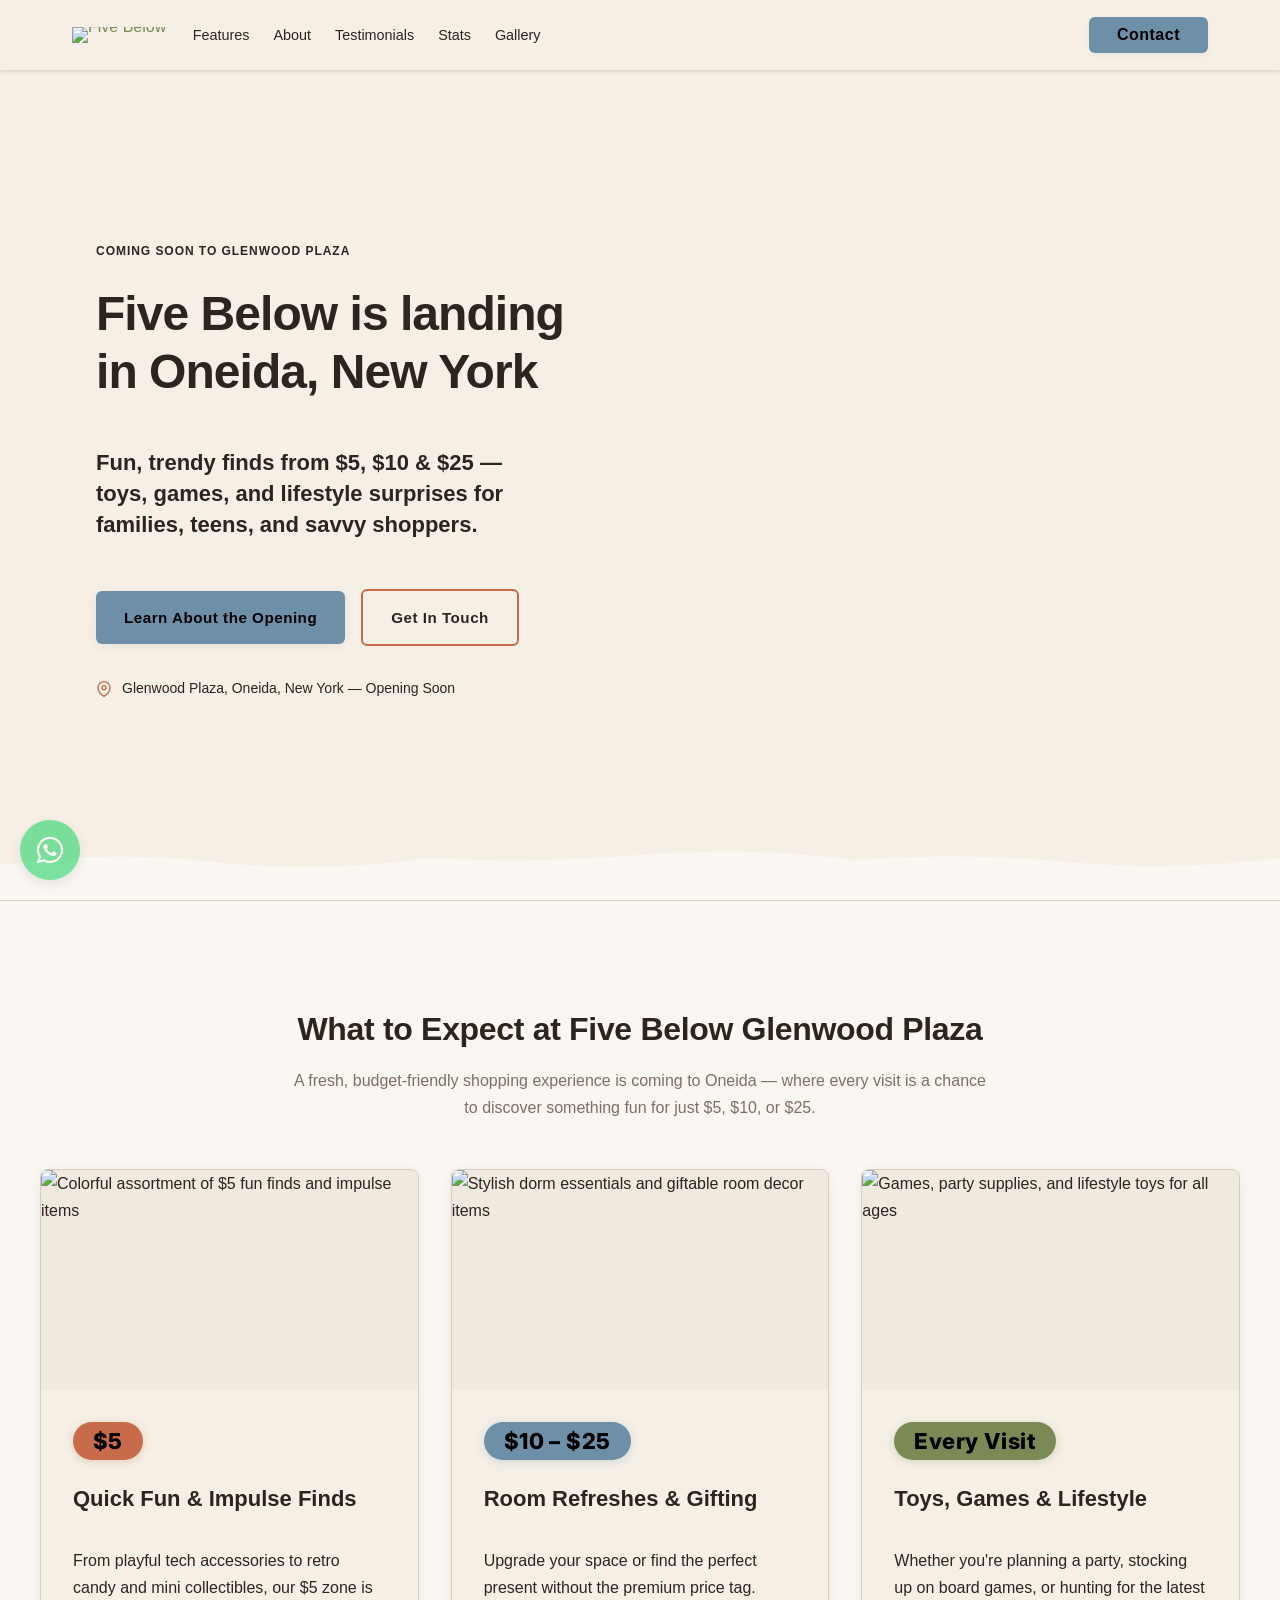
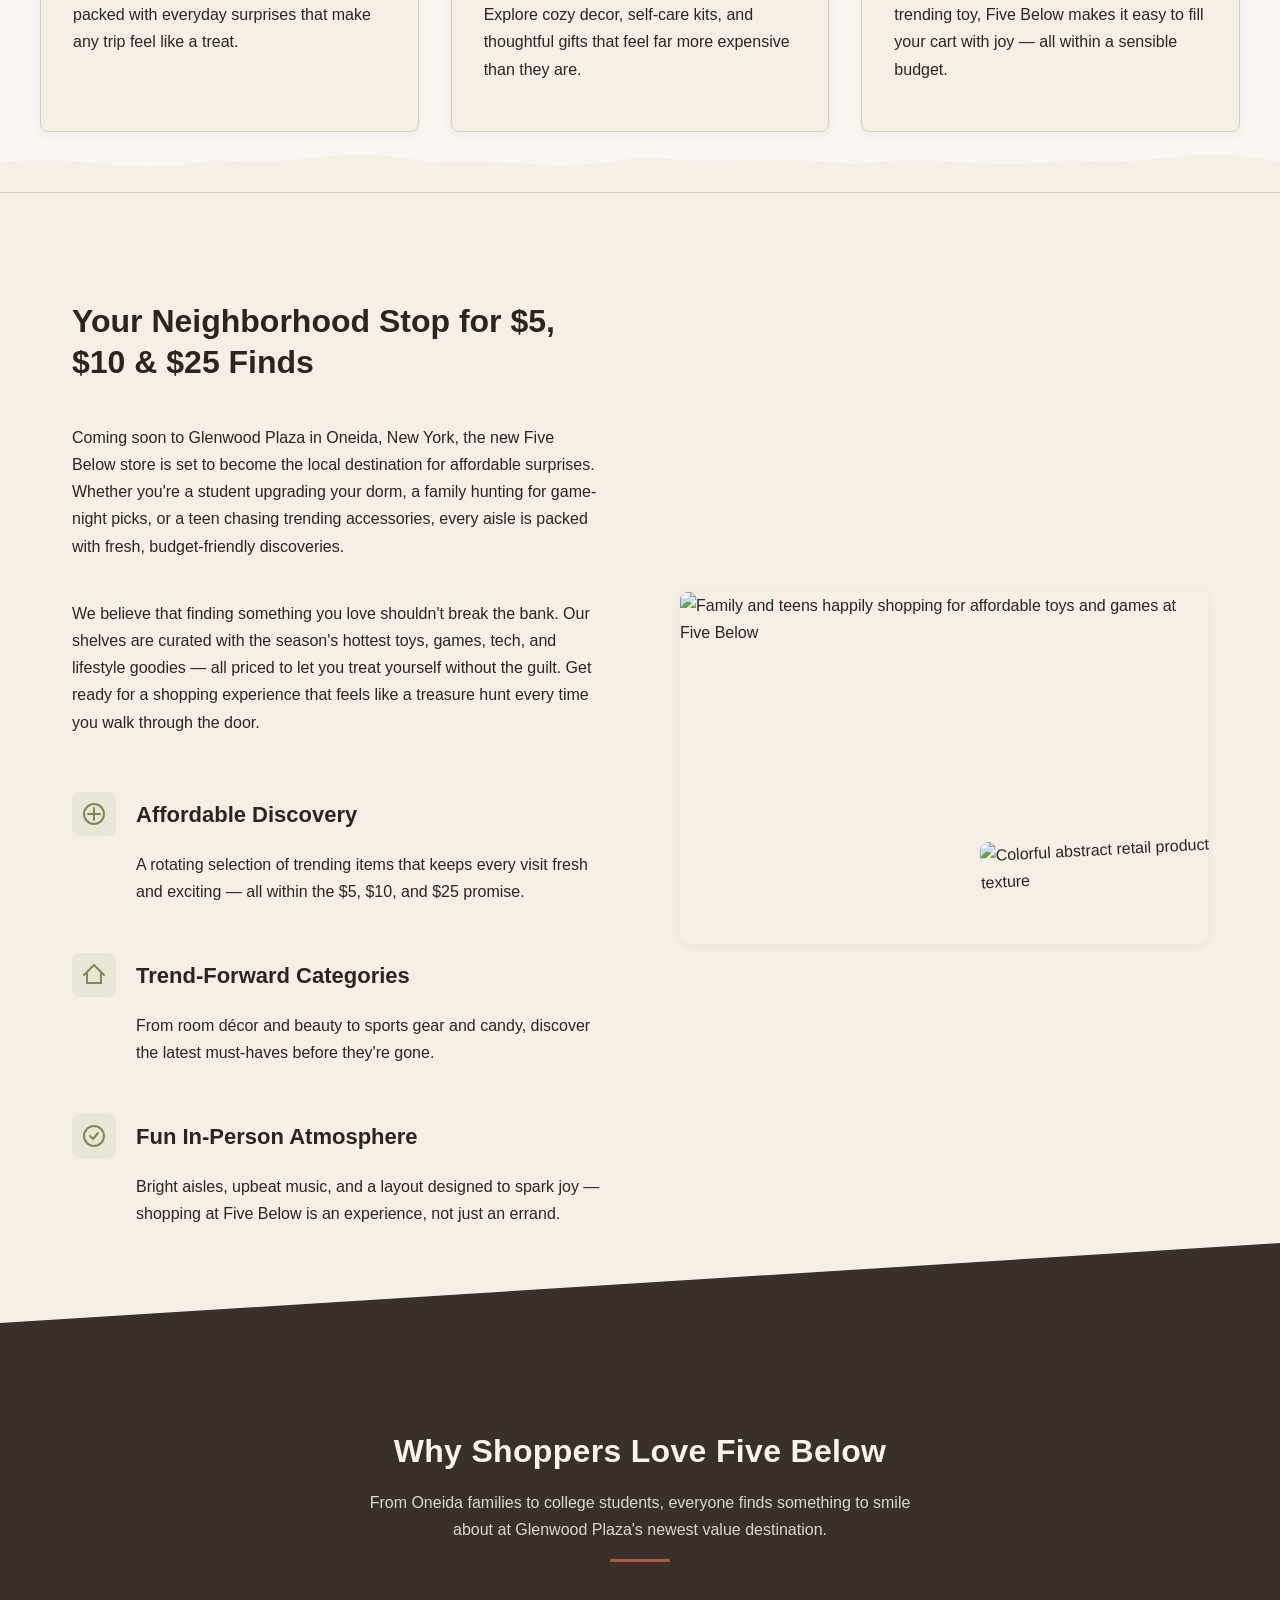
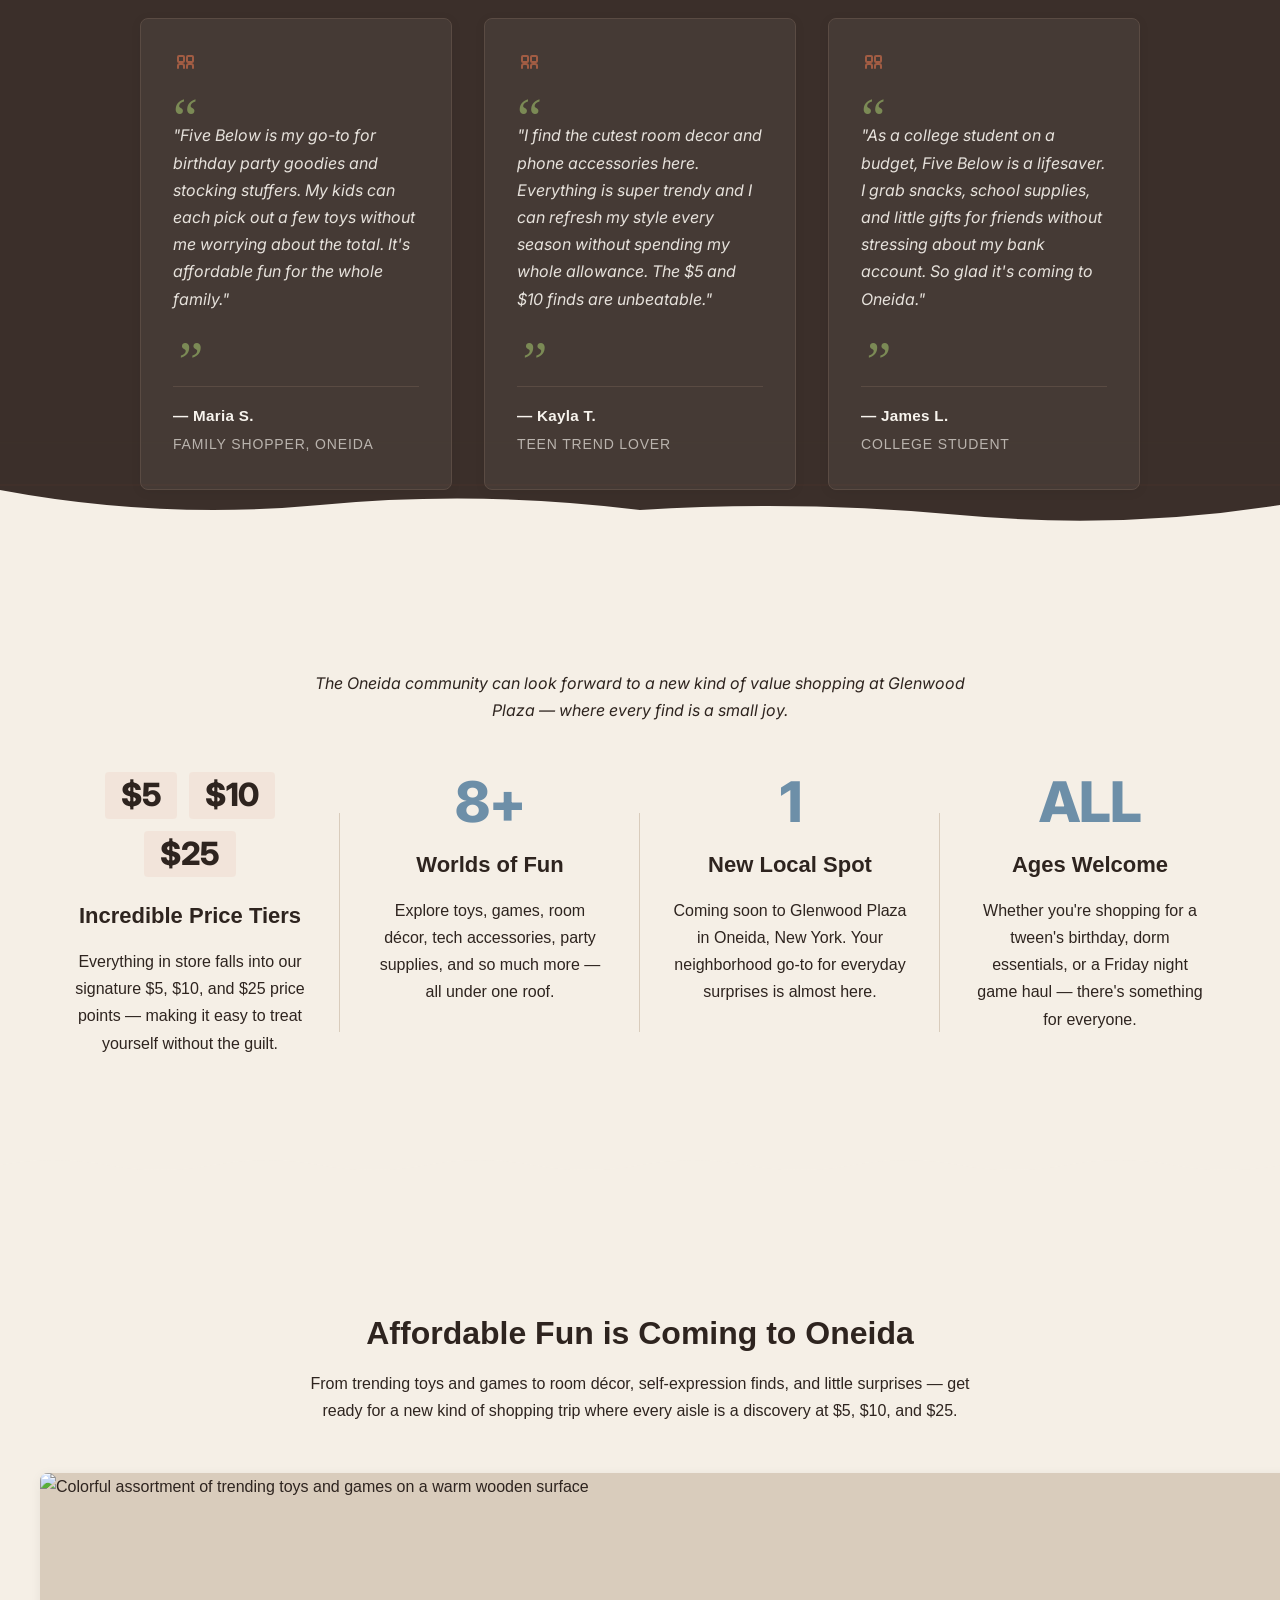
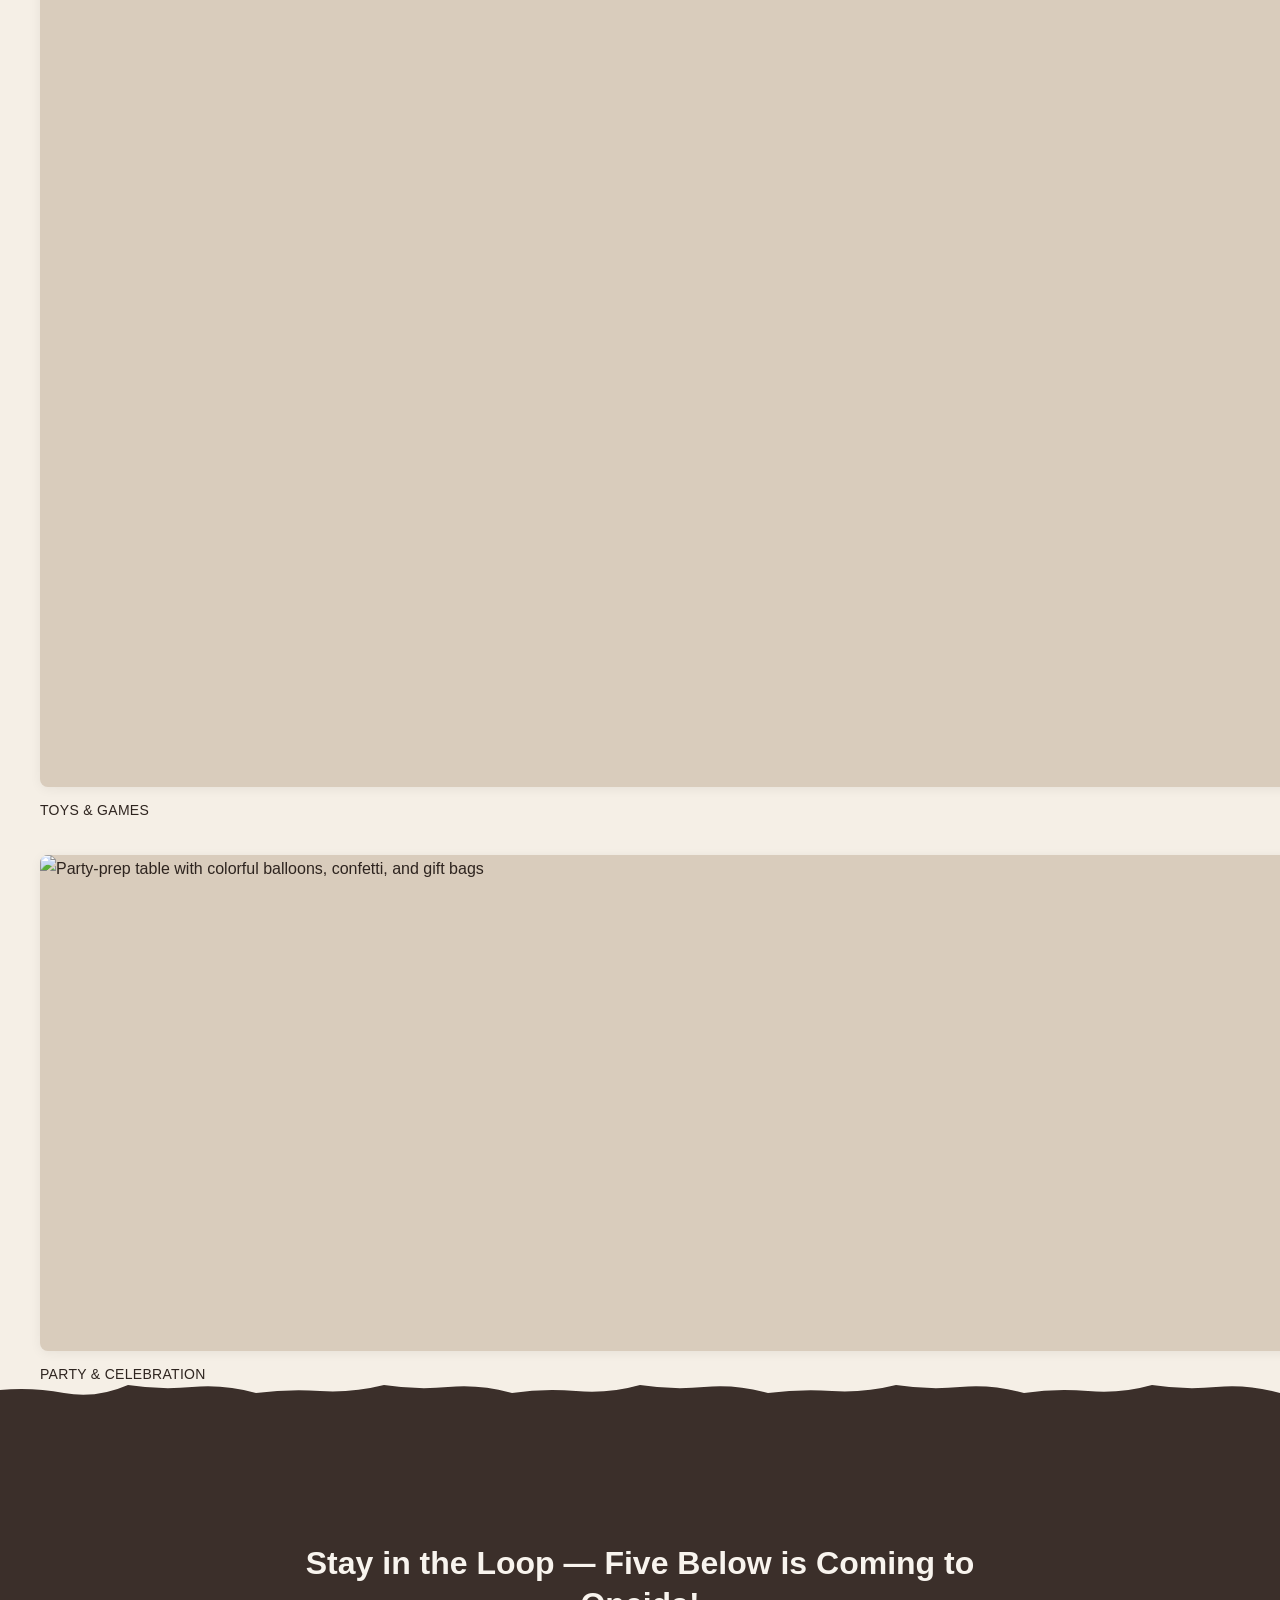
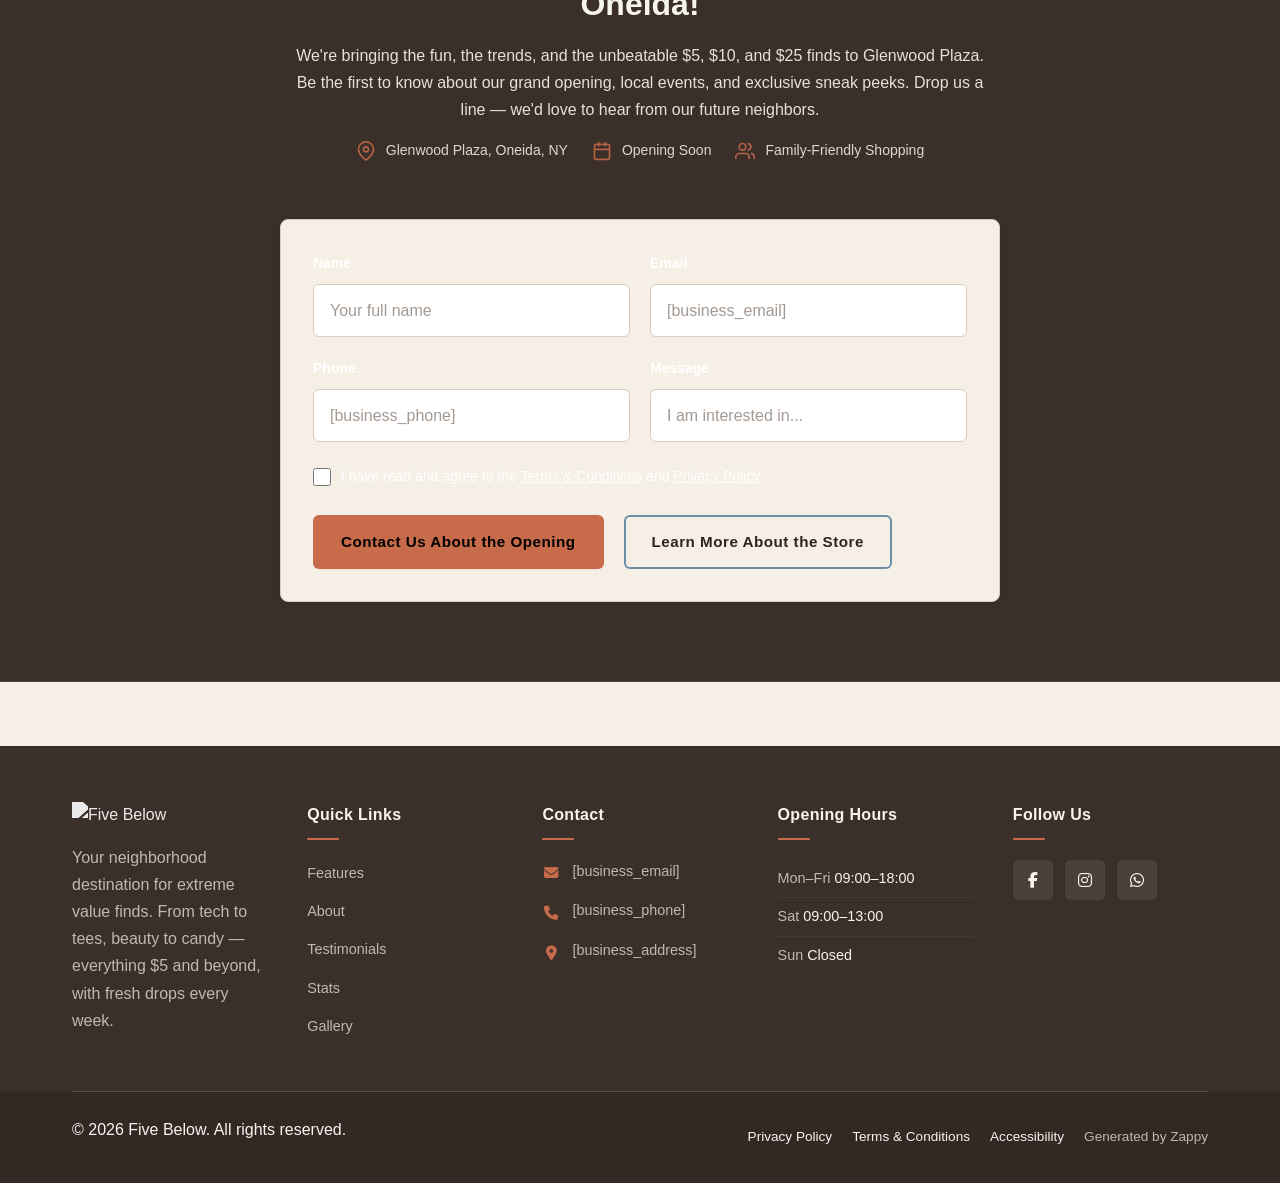
==== public/index.html @ 6c3a4a9c "Initial website commit" ====
<!doctype html><html lang="en"><head><meta charset="UTF-8"><meta content="width=device-width,initial-scale=1" name="viewport"><meta content="index, follow" name="robots"><title>Find Your Fun for $5 &amp; Under — Five Below</title><meta content="Discover the hottest toys, games, and lifestyle gear priced at just $5, $10, and $25! Find a Five Below near you or shop the newest budget-friendly trends now." name="description"><meta content="five below near me, five below store near me, budget-friendly toys, trendy lifestyle products, five below black friday" name="keywords"><link href="/assets/favicon.ico" rel="icon" type="image/x-icon"><link href="/assets/favicon-16x16.png" rel="icon" type="image/png" sizes="16x16"><link href="/assets/favicon-32x32.png" rel="icon" type="image/png" sizes="32x32"><link href="/assets/favicon-48x48.png" rel="icon" type="image/png" sizes="48x48"><link href="/assets/favicon-192x192.png" rel="icon" type="image/png" sizes="192x192"><link href="/assets/favicon-512x512.png" rel="icon" type="image/png" sizes="512x512"><link href="/assets/apple-touch-icon.png" rel="apple-touch-icon"><script>!function(){"use strict";var t="03e613e1-6c08-4e4d-8a03-037ab9cbdd62",e="https://api.zappy5.com/api/analytics/track",a=18e5,n=2592e6,o=!0,i=!0,r=!0;var s=function(){var e="zappy_visitor_"+t,a=null;try{if(a=localStorage.getItem(e)){var o=JSON.parse(a),i=Date.now();if(i-o.created<n)return o.lastSeen=i,localStorage.setItem(e,JSON.stringify(o)),o.id}}catch(t){console.warn("Zappy Analytics: LocalStorage not available")}var r="zv_"+Date.now()+"_"+Math.random().toString(36).substr(2,9);try{localStorage.setItem(e,JSON.stringify({id:r,created:Date.now(),lastSeen:Date.now()}))}catch(t){}return r}(),c=function(){var e="zappy_session_"+t,n=null;try{if(n=sessionStorage.getItem(e)){var o=JSON.parse(n),i=Date.now();if(i-o.timestamp<a)return o.timestamp=i,sessionStorage.setItem(e,JSON.stringify(o)),o.id}}catch(t){console.warn("Zappy Analytics: SessionStorage not available")}var r="zs_"+Date.now()+"_"+Math.random().toString(36).substr(2,9);try{sessionStorage.setItem(e,JSON.stringify({id:r,timestamp:Date.now()}))}catch(t){}return r}();function l(a,n){n=n||{};var o={website_id:t,event_type:a,page_path:window.location.pathname,referrer:document.referrer||"direct",visitor_id:s,session_id:c,metadata:n};if(navigator.sendBeacon){var i=new Blob([JSON.stringify(o)],{type:"application/json"});navigator.sendBeacon(e,i)}else fetch(e,{method:"POST",headers:{"Content-Type":"application/json"},body:JSON.stringify(o),keepalive:!0}).catch(function(t){console.warn("Zappy Analytics: Failed to track event",t)})}o&&l("pageview",{title:document.title,url:window.location.href}),i&&document.addEventListener("click",function(t){var e=t.target;if("BUTTON"===e.tagName||e.closest("button")){var a="BUTTON"===e.tagName?e:e.closest("button");l("click",{element:"button",text:a.textContent.trim().substring(0,100),id:a.id||null,class:a.className||null})}else if("A"===e.tagName||e.closest("a")){var n="A"===e.tagName?e:e.closest("a");l("navigation",{element:"link",text:n.textContent.trim().substring(0,100),href:n.href,external:n.hostname!==window.location.hostname})}},!0),r&&document.addEventListener("submit",function(t){var e=t.target;l("form_submit",{form_id:e.id||null,form_name:e.name||null,form_action:e.action||null,form_method:e.method||"GET"})},!0);var d=Date.now();window.addEventListener("beforeunload",function(){l("page_unload",{time_on_page:Math.floor((Date.now()-d)/1e3),page_path:window.location.pathname})}),window.zappyAnalytics={track:l,getVisitorId:function(){return s},getSessionId:function(){return c}}}()</script><meta content="Find Your Fun for $5 &amp; Under — Five Below" property="og:title"><meta content="Discover the hottest toys, games, and lifestyle gear priced at just $5, $10, and $25! Find a Five Below near you or shop the newest budget-friendly trends now." property="og:description"><meta content="summary_large_image" name="twitter:card"><meta content="Find Your Fun for $5 &amp; Under — Five Below" name="twitter:title"><meta content="Discover the hottest toys, games, and lifestyle gear priced at just $5, $10, and $25! Find a Five Below near you or shop the newest budget-friendly trends now." name="twitter:description"><meta content="website" property="og:type"><meta content="en_US" property="og:locale"><link href="https://cdnjs.cloudflare.com/ajax/libs/font-awesome/6.4.0/css/all.min.css" rel="stylesheet"><link href="https://fonts.googleapis.com/css2?family=Inter:wght@400;500;600;700&amp;display=swap" rel="stylesheet"><link href="https://fonts.googleapis.com" rel="preconnect"><link href="https://fonts.gstatic.com" rel="preconnect" crossorigin><style>.skip-link{position:absolute;top:0;left:0;transform:translateY(-200%);padding:12px 18px;background:var(--bg-dark,#1a1a1a);color:var(--text-light,#fff);font-weight:600;border-radius:0 0 8px 0;z-index:10000}.skip-link:focus{transform:none;outline:2px solid var(--ring,#fff);outline-offset:2px}:focus-visible{outline:2px solid var(--ring,currentColor);outline-offset:3px}</style><link href="/assets/favicon.ico" rel="icon" type="image/x-icon"><link href="/assets/favicon-16x16.png" rel="icon" type="image/png" sizes="16x16"><link href="/assets/favicon-32x32.png" rel="icon" type="image/png" sizes="32x32"><link href="/assets/favicon-48x48.png" rel="icon" type="image/png" sizes="48x48"><link href="/assets/favicon-192x192.png" rel="icon" type="image/png" sizes="192x192"><link href="/assets/favicon-512x512.png" rel="icon" type="image/png" sizes="512x512"><link href="/assets/apple-touch-icon.png" rel="apple-touch-icon"><link href="https://cdn.jsdelivr.net/npm/vanilla-cookieconsent@3/dist/cookieconsent.css" rel="stylesheet"><script src="https://cdn.jsdelivr.net/npm/vanilla-cookieconsent@3/dist/cookieconsent.umd.js"></script><script src="https://cdn.jsdelivr.net/gh/mickidum/acc_toolbar/acctoolbar/acctoolbar.min.js"></script><link href="/styles.css" rel="stylesheet"><script>window.ZAPPY_WEBSITE_ID="03e613e1-6c08-4e4d-8a03-037ab9cbdd62",window.ZAPPY_API_BASE="https://api.zappy5.com"</script><style id="zappy-dropdown-submenu-styles">#navMenu li:has(.sub-menu),.nav-menu li:has(.sub-menu),.navbar li:has(.sub-menu),nav li:has(.sub-menu){position:relative}#navMenu .sub-menu,.nav-menu .sub-menu,.navbar .sub-menu,nav .sub-menu{display:block!important;position:absolute!important;top:100%;left:0;min-width:220px;background:#fff;border-radius:8px;box-shadow:0 8px 25px rgba(0,0,0,.15);padding:8px 0;opacity:0;visibility:hidden;transform:translateY(10px);transition:all .3s ease;z-index:1000;list-style:none;pointer-events:none}#navMenu li:hover>.sub-menu,.nav-menu li:hover>.sub-menu,.navbar li:hover>.sub-menu,nav li:hover>.sub-menu{opacity:1!important;visibility:visible!important;transform:translateY(0)!important;pointer-events:auto!important}.sub-menu li{list-style:none;margin:0;padding:0}.sub-menu a{display:block!important;padding:10px 16px!important;color:var(--text-dark,#333)!important;font-weight:500;text-decoration:none;white-space:nowrap;transition:background-color .2s}.sub-menu .zappy-nav-child>a{padding-left:28px!important;font-size:.9em!important;opacity:.85!important}[dir=rtl] .sub-menu .zappy-nav-child>a,html[lang=ar] .sub-menu .zappy-nav-child>a,html[lang=he] .sub-menu .zappy-nav-child>a{padding-left:10px!important;padding-right:28px!important}.sub-menu .zappy-nav-parent>a{font-weight:600!important}.sub-menu a:hover{background-color:#f5f5f5}[dir=rtl] .nav-menu .sub-menu,[dir=rtl] .navbar .sub-menu,[dir=rtl] nav .sub-menu,html[lang=ar] .nav-menu .sub-menu,html[lang=ar] .navbar .sub-menu,html[lang=ar] nav .sub-menu,html[lang=he] .nav-menu .sub-menu,html[lang=he] .navbar .sub-menu,html[lang=he] nav .sub-menu{left:auto!important;right:0!important}.sub-menu:empty,.sub-menu:not(:has(li)):not(:has(> a)),.sub-menu:not(:has(li:not(.zappy-hidden-menu-item))):not(:has(> a)){display:none!important;opacity:0!important;visibility:hidden!important;pointer-events:none!important}li:has(.menu-group-title):hover>.sub-menu{opacity:1!important;visibility:visible!important;transform:translateY(0)!important;pointer-events:auto!important}#navMenu>li>.menu-group-title,.nav-menu>li>.menu-group-title{display:inline-block;padding:.5rem 1rem;cursor:default;user-select:none}@media (max-width:768px){#navMenu .sub-menu,.nav-menu .sub-menu,.navbar .sub-menu,nav .sub-menu{position:static!important;transform:none!important;box-shadow:none!important;background:0 0!important;max-height:0;overflow:hidden;opacity:0;visibility:hidden;transition:max-height .3s ease,opacity .3s ease;padding:0!important;border-radius:0!important}#navMenu .sub-menu.mobile-expanded,.nav-menu .sub-menu.mobile-expanded,.navbar .sub-menu.mobile-expanded{max-height:none!important;overflow-y:visible!important;opacity:1!important;visibility:visible!important;padding:8px 0 8px 16px!important}[dir=rtl] .sub-menu.mobile-expanded,html[lang=he] .sub-menu.mobile-expanded{padding:8px 16px 8px 0!important}#navMenu li:hover>.sub-menu,.nav-menu li:hover>.sub-menu,.navbar li:hover>.sub-menu,nav li:hover>.sub-menu{opacity:0;visibility:hidden;pointer-events:none}#navMenu li>.sub-menu.mobile-expanded,.nav-menu li>.sub-menu.mobile-expanded,.navbar li>.sub-menu.mobile-expanded,nav li>.sub-menu.mobile-expanded{opacity:1!important;visibility:visible!important;pointer-events:auto!important}#navMenu li:has(.sub-menu),.nav-menu li:has(.sub-menu),.navbar li:has(.sub-menu),nav li:has(.sub-menu){display:flex!important;flex-wrap:wrap!important;align-items:center!important;position:relative!important;min-height:44px!important}#navMenu li:has(.sub-menu)>a,.nav-menu li:has(.sub-menu)>a,.navbar li:has(.sub-menu)>a,nav li:has(.sub-menu)>a{flex:1!important;min-width:0!important}#navMenu li:has(.sub-menu)>.menu-group-title,.nav-menu li:has(.sub-menu)>.menu-group-title,.navbar li:has(.sub-menu)>.menu-group-title,nav li:has(.sub-menu)>.menu-group-title{flex:1!important;min-width:0!important;padding:0!important;line-height:inherit!important}#navMenu li:has(.sub-menu)>.sub-menu,.nav-menu li:has(.sub-menu)>.sub-menu,.navbar li:has(.sub-menu)>.sub-menu,nav li:has(.sub-menu)>.sub-menu{flex-basis:100%!important;width:100%!important}#navMenu li:has(.sub-menu)>a [class*=arrow],#navMenu li:has(.sub-menu)>a [class*=chevron],.nav-menu li:has(.sub-menu)>a .fa-angle-down,.nav-menu li:has(.sub-menu)>a .fa-chevron-down,.nav-menu li:has(.sub-menu)>a [class*=arrow],.nav-menu li:has(.sub-menu)>a [class*=chevron],nav li:has(.sub-menu)>a [class*=arrow],nav li:has(.sub-menu)>a [class*=chevron]{display:none!important;visibility:hidden!important}.mobile-submenu-toggle{display:flex!important;align-items:center!important;justify-content:center!important;width:44px!important;height:auto!important;background:0 0!important;border:none!important;cursor:pointer!important;color:var(--text-dark)!important;position:static!important;flex-shrink:0!important;align-self:stretch!important;z-index:2!important;padding:0!important;margin:0!important}.mobile-submenu-toggle::after{content:''!important;width:0!important;height:0!important;border-left:6px solid transparent!important;border-right:6px solid transparent!important;border-top:7px solid currentColor!important;transition:transform .3s ease!important}.mobile-submenu-toggle.expanded::after{transform:rotate(180deg)!important}.sub-menu a{padding:10px 0!important;display:block!important;color:var(--text-dark)!important;white-space:normal!important}.sub-menu .zappy-nav-child>a{padding-left:28px!important;font-size:.9em!important;opacity:.85!important}[dir=rtl] .sub-menu .zappy-nav-child>a,html[lang=ar] .sub-menu .zappy-nav-child>a,html[lang=he] .sub-menu .zappy-nav-child>a{padding-left:0!important;padding-right:28px!important}.sub-menu .zappy-nav-parent>a{font-weight:600!important}#navMenu.active,.nav-menu.active{max-width:100vw!important;overflow-x:hidden!important;box-sizing:border-box!important}.navbar .sub-menu li a,.zappy-products-dropdown .sub-menu a,nav.navbar .sub-menu li a{color:var(--text-dark)!important}}@media (min-width:769px){.mobile-submenu-toggle{display:none!important}}</style><style id="zappy-widget-visibility">html[dir=rtl] .whatsapp-float{right:20px!important;left:auto!important}html:not([dir]) .whatsapp-float,html[dir=ltr] .whatsapp-float{left:20px!important;right:auto!important}html[dir=rtl] #mic-access-tool-general-button,html[dir=rtl] #mic-init-access-tool #mic-access-tool-general-button,html[dir=rtl] #mic-init-access-tool .mic-access-tool-general-button,html[dir=rtl] ._access-icon,html[dir=rtl] .mic-access-tool-general-button{left:20px!important;right:auto!important}html:not([dir]) #mic-access-tool-general-button,html:not([dir]) #mic-init-access-tool #mic-access-tool-general-button,html:not([dir]) #mic-init-access-tool .mic-access-tool-general-button,html:not([dir]) ._access-icon,html:not([dir]) .mic-access-tool-general-button,html[dir=ltr] #mic-access-tool-general-button,html[dir=ltr] #mic-init-access-tool #mic-access-tool-general-button,html[dir=ltr] #mic-init-access-tool .mic-access-tool-general-button,html[dir=ltr] ._access-icon,html[dir=ltr] .mic-access-tool-general-button{right:20px!important;left:auto!important}@media (max-width:768px){.whatsapp-float{display:flex!important}}@media (min-width:769px){.whatsapp-float{display:flex!important}}@media (max-width:768px){#mic-access-tool-general-button,#mic-init-access-tool #mic-access-tool-general-button,#mic-init-access-tool .mic-access-tool-general-button,._access-icon,.mic-access-tool-general-button{display:flex!important;visibility:visible!important;opacity:1!important;pointer-events:auto!important}#mic-access-tool-box.opened-mic-access-tool,#mic-init-access-tool #mic-access-tool-box.opened-mic-access-tool,.mic-access-tool-box.opened-mic-access-tool{visibility:visible!important;opacity:1!important;pointer-events:auto!important}}@media (min-width:769px){#mic-access-tool-general-button,#mic-init-access-tool #mic-access-tool-general-button,#mic-init-access-tool .mic-access-tool-general-button,._access-icon,.mic-access-tool-general-button{display:flex!important;visibility:visible!important;opacity:1!important;pointer-events:auto!important}#mic-access-tool-box.opened-mic-access-tool,#mic-init-access-tool #mic-access-tool-box.opened-mic-access-tool,.mic-access-tool-box.opened-mic-access-tool{visibility:visible!important;opacity:1!important;pointer-events:auto!important}}</style></head><body><a href="#main" class="skip-link">Skip to main content</a><nav class="navbar"><button class="mobile-toggle" aria-label="Menu" id="mobileToggle"><svg viewBox="0 0 24 24" fill="none" height="24" width="24" class="hamburger-icon"><path d="M3 12h18M3 6h18M3 18h18" stroke="currentColor" stroke-width="2" stroke-linecap="round"/></svg> <svg viewBox="0 0 24 24" fill="none" height="24" width="24" class="close-icon" style="display:none"><path d="M18 6L6 18M6 6l12 12" stroke="currentColor" stroke-width="2" stroke-linecap="round"/></svg></button> <button class="phone-header-btn" aria-label="Call" data-phone="[business_phone]"><svg viewBox="0 0 24 24" fill="currentColor" height="20" width="20"><path d="M22 16.92v3a2 2 0 0 1-2.18 2 19.79 19.79 0 0 1-8.63-3.07 19.5 19.5 0 0 1-6-6 19.79 19.79 0 0 1-3.07-8.67A2 2 0 0 1 4.11 2h3a2 2 0 0 1 2 1.72 12.84 12.84 0 0 0 .7 2.81 2 2 0 0 1-.45 2.11L8.09 9.91a16 16 0 0 0 6 6l1.27-1.27a2 2 0 0 1 2.11-.45 12.84 12.84 0 0 0 2.81.7A2 2 0 0 1 22 16.92z"/></svg></button><div class="nav-container"><div class="nav-brand"><a href="/" class="logo-link"><img alt="Five Below" src="/assets/site-home-image-1.webp" class="logo"></a></div><ul class="nav-menu" id="navMenu"><li><a href="#features">Features</a></li><li><a href="#about">About</a></li><li><a href="#testimonials">Testimonials</a></li><li><a href="#stats">Stats</a></li><li><a href="#gallery">Gallery</a></li><li class="mobile-contact-link nav-cta-mobile-item"><a href="#cta" class="nav-cta-btn">Contact</a></li></ul><div class="nav-cta-container"><a href="#cta" class="nav-cta-btn">Contact</a></div></div></nav><script>window.addEventListener("load",function(){const e=document.querySelector(".navbar, nav, header");if(!e)return void console.log("[Navbar] Navbar element not found");let t=document.getElementById("mobileToggle")||document.querySelector(".mobile-toggle")||document.querySelector(".hamburger")||document.querySelector(".hamburger-menu")||document.querySelector(".menu-toggle")||document.querySelector(".burger-menu")||document.querySelector('[aria-label="Menu"]')||document.querySelector('[aria-label="תפריט"]');const o=document.querySelector(".phone-header-btn"),n=window.getComputedStyle(e);let r=n.backgroundColor;if(console.log("[Navbar] Initial navbar background:",r),"transparent"===r||"rgba(0, 0, 0, 0)"===r||r.startsWith("rgba")&&r.includes(", 0)")){const e=n.backgroundImage;if(e&&"none"!==e)console.log("[Navbar] Navbar has background image/gradient, using dark text"),r="rgb(240, 240, 240)";else{const e=window.getComputedStyle(document.body).backgroundColor;console.log("[Navbar] Navbar transparent, using body background:",e),r=e}}const a=r.match(/\d+/g);if(a&&a.length>=3){const e=(.299*parseInt(a[0])+.587*parseInt(a[1])+.114*parseInt(a[2]))/255;console.log("[Navbar] Mobile button colors preserved from Claude CSS (luminance:",e.toFixed(2)+")");const n=document.createElement("style");n.id="zappy-mobile-nav-fix";document.documentElement.lang;document.documentElement.dir,n.textContent='\n        /* Hide mobile buttons on desktop, show only on mobile */\n        @media (min-width: 769px) {\n          .mobile-toggle,\n          .phone-header-btn {\n            display: none !important;\n          }\n        }\n        \n        /* Show and position mobile buttons correctly on mobile */\n        @media (max-width: 768px) {\n          .navbar,\n          nav.navbar {\n            min-height: 70px !important;\n          }\n\n          .mobile-toggle,\n          .phone-header-btn {\n            position: absolute !important;\n            top: 0 !important;\n            bottom: 0 !important;\n            margin-top: auto !important;\n            margin-bottom: auto !important;\n            transform: none !important;\n            z-index: 1001 !important;\n            display: flex !important;\n            align-items: center !important;\n            justify-content: center !important;\n            width: 36px !important;\n            height: 36px !important;\n            border-radius: 50% !important;\n            border: none !important;\n            cursor: pointer !important;\n            padding: 6px !important;\n            background: none !important;\n            color: var(--nav-text, var(--text-dark)) !important;\n            touch-action: manipulation !important;\n            -webkit-tap-highlight-color: transparent !important;\n          }\n\n          html[data-zappy-site-type="ecommerce"] .phone-header-btn,\n          body[data-zappy-site-type="ecommerce"] .phone-header-btn,\n          html[data-zappy-site-type="ecommerce"] header .phone-header-btn,\n          html[data-zappy-site-type="ecommerce"] nav .phone-header-btn {\n            display: none !important;\n            visibility: hidden !important;\n            width: 0 !important;\n            height: 0 !important;\n            min-width: 0 !important;\n            overflow: hidden !important;\n          }\n          \n          /* LTR positioning (default): hamburger LEFT, phone RIGHT */\n          html:not([dir="rtl"]):not([lang="he"]):not([lang="ar"]) .mobile-toggle,\n          html[dir="ltr"] .mobile-toggle {\n            left: 12px !important;\n            right: auto !important;\n          }\n          html:not([dir="rtl"]):not([lang="he"]):not([lang="ar"]) .phone-header-btn,\n          html[dir="ltr"] .phone-header-btn {\n            right: 12px !important;\n            left: auto !important;\n          }\n          \n          /* RTL positioning: hamburger RIGHT, phone LEFT */\n          html[dir="rtl"] .mobile-toggle,\n          html[lang="he"] .mobile-toggle,\n          html[lang="ar"] .mobile-toggle {\n            right: 12px !important;\n            left: auto !important;\n          }\n          html[dir="rtl"] .phone-header-btn,\n          html[lang="he"] .phone-header-btn,\n          html[lang="ar"] .phone-header-btn {\n            left: 12px !important;\n            right: auto !important;\n          }\n          \n          /* CRITICAL: Ensure nav-container has min-height on mobile */\n          /* All children are positioned absolutely/fixed on mobile, so height:auto collapses to 0 */\n          .nav-container {\n            min-height: 70px !important;\n            position: relative !important;\n          }\n          \n          /* Ensure SVG icons are properly sized and inherit color */\n          .mobile-toggle svg,\n          .phone-header-btn svg {\n            width: 24px !important;\n            height: 24px !important;\n            /* Don\'t force display - let JavaScript control hamburger/close toggle */\n          }\n          \n          /* Reset nav-cta-container on mobile - remove desktop box-shadow/padding */\n          /* that creates a visible ghost box when CTA button is hidden */\n          .nav-cta-container {\n            box-shadow: none !important;\n            padding: 0 !important;\n          }\n          \n          /* Hide nav-cta-container entirely on mobile when there\'s no lang-switcher */\n          /* (only the CTA button is inside, and it\'s hidden on mobile) */\n          .nav-cta-container:not(:has(.lang-switcher)) {\n            display: none !important;\n          }\n          \n          /* CRITICAL: Prevent hero image fade gradient from bleeding over headline text */\n          /* The .image-fade-gradient has bottom: -30px (extends below parent) */\n          /* On mobile stacked layout, this overlaps the h1 text below the image */\n          .hero-image-column {\n            overflow: hidden !important;\n          }\n          .image-fade-gradient {\n            bottom: 0 !important;\n          }\n          \n          /* Hide desktop language switcher on mobile - hamburger menu handles it */\n          /* High specificity to override stored CSS */\n          .lang-switcher,\n          .nav-cta-container .lang-switcher,\n          .nav-container .lang-switcher,\n          .navbar .lang-switcher,\n          .navbar .nav-cta-container .lang-switcher {\n            display: none !important;\n          }\n        }\n      ';const r=document.getElementById("zappy-mobile-nav-fix");r&&r.remove(),document.head.appendChild(n),console.log("[Navbar] Critical CSS injected for mobile nav positioning");const i=window.innerWidth<=768;if(t){const e=t.querySelector(".hamburger-icon"),o=t.querySelector(".close-icon");e&&(e.style.setProperty("width","24px","important"),e.style.setProperty("height","24px","important"),e.style.setProperty("display","block","important")),o&&(o.style.setProperty("width","24px","important"),o.style.setProperty("height","24px","important"),o.style.setProperty("display","none","important")),i?(t.style.setProperty("position","absolute","important"),t.style.setProperty("top","0","important"),t.style.setProperty("bottom","0","important"),t.style.setProperty("margin-top","auto","important"),t.style.setProperty("margin-bottom","auto","important"),t.style.setProperty("transform","none","important"),t.style.setProperty("z-index","1001","important"),t.style.removeProperty("left"),t.style.removeProperty("right"),console.log("[Navbar] Mobile toggle positioning applied (mobile viewport)")):(t.style.removeProperty("position"),t.style.removeProperty("top"),t.style.removeProperty("transform"),t.style.removeProperty("z-index"),t.style.removeProperty("left"),t.style.removeProperty("right"),console.log("[Navbar] Desktop viewport - cleared mobile toggle inline positioning"))}if(o){const e=o.querySelector("svg");e&&(e.style.width="24px",e.style.height="24px",e.setAttribute("width","24"),e.setAttribute("height","24")),i?(o.style.setProperty("position","absolute","important"),o.style.setProperty("top","0","important"),o.style.setProperty("bottom","0","important"),o.style.setProperty("margin-top","auto","important"),o.style.setProperty("margin-bottom","auto","important"),o.style.setProperty("transform","none","important"),o.style.setProperty("z-index","1001","important"),o.style.removeProperty("left"),o.style.removeProperty("right"),console.log("[Navbar] Phone button positioning applied (mobile viewport)")):(o.style.removeProperty("position"),o.style.removeProperty("top"),o.style.removeProperty("transform"),o.style.removeProperty("z-index"),o.style.removeProperty("left"),o.style.removeProperty("right"),console.log("[Navbar] Desktop viewport - cleared phone button inline positioning"))}}else console.log("[Navbar] Could not parse background color:",r);t=document.getElementById("mobileToggle")||document.querySelector(".mobile-toggle")||document.querySelector(".hamburger")||document.querySelector(".hamburger-menu")||document.querySelector(".menu-toggle")||document.querySelector(".burger-menu")||document.querySelector('[aria-label="Menu"]')||document.querySelector('[aria-label="תפריט"]');const i=document.getElementById("navMenu")||document.querySelector(".nav-menu")||document.querySelector(".nav-links")||document.querySelector("nav ul:not(.submenu)");if(!t||!i)return void console.log("[Navbar] Mobile toggle or menu not found:",{toggle:!!t,menu:!!i});i.id||(i.id="navMenu"),console.log("[Navbar] Initializing mobile menu...");const l=t.cloneNode(!0);t.parentNode.replaceChild(l,t);var s=0;function p(e){var t=Date.now();t-s<300||(s=t,function(e){e.preventDefault(),e.stopPropagation();const t=l.querySelector(".hamburger-icon"),o=l.querySelector(".close-icon");i.classList.contains("active")?(i.classList.remove("active"),t&&t.style.setProperty("display","block","important"),o&&o.style.setProperty("display","none","important"),document.body.style.overflow="",document.body.classList.remove("menu-open"),console.log("[Navbar] Menu closed")):(i.classList.add("active"),t&&t.style.setProperty("display","none","important"),o&&o.style.setProperty("display","block","important"),document.body.style.overflow="hidden",document.body.classList.add("menu-open"),console.log("[Navbar] Menu opened"))}(e))}l.addEventListener("click",p),l.addEventListener("touchend",p),document.addEventListener("keydown",function(e){if(("Escape"===e.key||"Esc"===e.key)&&i.classList.contains("active")){const e=l.querySelector(".hamburger-icon"),t=l.querySelector(".close-icon");i.classList.remove("active"),e&&e.style.setProperty("display","block","important"),t&&t.style.setProperty("display","none","important"),document.body.style.overflow="",document.body.classList.remove("menu-open"),console.log("[Navbar] Menu closed (Escape)")}}),i.querySelectorAll("a").forEach(function(e){e.addEventListener("click",function(){if("#"===this.getAttribute("href"))return;const e=l.querySelector(".hamburger-icon"),t=l.querySelector(".close-icon");i.classList.remove("active"),e&&e.style.setProperty("display","block","important"),t&&t.style.setProperty("display","none","important"),document.body.style.overflow="",document.body.classList.remove("menu-open"),console.log("[Navbar] Menu closed (link clicked)")})});var m=i.querySelectorAll(".dropdown-toggle");m.forEach(function(e){e.addEventListener("click",function(e){e.preventDefault(),e.stopPropagation();var t=this.closest(".nav-dropdown");t&&(t.parentNode.querySelectorAll(".nav-dropdown.open").forEach(function(e){e!==t&&e.classList.remove("open")}),t.classList.toggle("open"),console.log("[Navbar] Dropdown toggled:",t.classList.contains("open")?"open":"closed"))})}),document.addEventListener("click",function(e){e.target.closest(".nav-dropdown")||document.querySelectorAll(".nav-dropdown.open").forEach(function(e){e.classList.remove("open")})}),console.log("[Navbar] Dropdown handlers initialized for "+m.length+" dropdowns"),o&&o.addEventListener("click",function(){const e=document.querySelectorAll('a[href^="tel:"]'),t=e.length>0?e[0].getAttribute("href").replace("tel:",""):"[business_phone]";window.location.href="tel:"+t,console.log("[Navbar] Phone button clicked")}),console.log("[Navbar] Mobile menu initialized successfully")})</script><main id="main"><section class="home-hero-section" data-band-index="0" data-layout-spec="Home-hero" id="hero" data-hero-treatment="fade-bleed" data-hero-type="fullscreen-scrim" style="--hero-fade-color:var(--bg-light)"><img alt="Family browsing fun affordable finds at Five Below" src="/assets/site-home-hero-image-1.webp" data-context="Warm lifestyle photo inside a Five Below store: a friendly parent and two teens browsing colorful shelves filled with affordable toys, games, and room decor. Natural expressions, soft warm lighting, community-oriented feel." data-placeholder="home-hero-image-1" height="800" loading="eager" width="1200" class="hero-fade-img" data-hero-bg="true" fetchpriority="high"><div class="hero-fade-content"><span class="hero-eyebrow">Coming Soon to Glenwood Plaza</span><h1 class="display-xl">Five Below is landing in Oneida, New York</h1><h3 class="hero-supporting">Fun, trendy finds from $5, $10 &amp; $25 — toys, games, and lifestyle surprises for families, teens, and savvy shoppers.</h3><div class="hero-cta-row"><a href="#contact" class="btn-primary">Learn About the Opening</a> <a href="#contact" class="btn-secondary">Get In Touch</a></div><div class="hero-value-line"><svg viewBox="0 0 24 24" fill="none" data-element-type="icon" data-icon-type="svg" height="16" width="16" stroke="currentColor" stroke-linecap="round" stroke-linejoin="round" stroke-width="2"><path d="M21 10c0 7-9 13-9 13s-9-6-9-13a9 9 0 0 1 18 0z"/><circle cx="12" cy="10" r="3"/></svg> <span>Glenwood Plaza, Oneida, New York — Opening Soon</span></div></div><div class="home-hero-divider-wrapper" aria-hidden="true"><svg viewBox="0 0 1200 80" xmlns="http://www.w3.org/2000/svg" preserveAspectRatio="none" aria-hidden="true" data-no-icon-edit="true"><path d="M0,80 L0,45 Q100,30 200,42 T400,38 Q500,44 600,35 T800,40 Q900,32 1000,42 T1200,38 L1200,80 Z" fill="#FAF7F3"/></svg></div></section><section class="home-features-section" data-band-index="1" data-layout-spec="Home-features" id="features"><div class="home-features-section__container"><div class="home-features-section__intro"><h2 class="home-features-section__heading">What to Expect at Five Below Glenwood Plaza</h2><p class="home-features-section__subtitle">A fresh, budget-friendly shopping experience is coming to Oneida — where every visit is a chance to discover something fun for just $5, $10, or $25.</p></div><div class="home-features-section__grid"><article class="home-features-section__card"><div class="home-features-section__card-visual"><img alt="Colorful assortment of $5 fun finds and impulse items" src="/assets/site-home-features-image-1.webp" data-context="A bright, tightly cropped still-life of colorful $5 impulse toys, candy, and tech accessories arranged on a warm oat-colored shelf, with soft natural lighting and shallow depth of field." data-placeholder="home-features-image-1" height="300" loading="lazy" width="400" decoding="async"></div><div class="home-features-section__card-body"><span class="home-features-section__price-badge">$5</span><h3 class="home-features-section__card-title">Quick Fun &amp; Impulse Finds</h3><p class="home-features-section__card-text">From playful tech accessories to retro candy and mini collectibles, our $5 zone is packed with everyday surprises that make any trip feel like a treat.</p></div></article><article class="home-features-section__card"><div class="home-features-section__card-visual"><img alt="Stylish dorm essentials and giftable room decor items" src="/assets/site-home-features-image-2.webp" data-context="A lifestyle flat-lay of $10 and $25 dorm essentials, room decor, and gifting items — including soft throw blankets, LED string lights, and stylish mugs — on a light wood surface with terracotta accents." data-placeholder="home-features-image-2" height="300" loading="lazy" width="400" decoding="async"></div><div class="home-features-section__card-body"><span class="home-features-section__price-badge home-features-section__price-badge--secondary">$10 – $25</span><h3 class="home-features-section__card-title">Room Refreshes &amp; Gifting</h3><p class="home-features-section__card-text">Upgrade your space or find the perfect present without the premium price tag. Explore cozy decor, self-care kits, and thoughtful gifts that feel far more expensive than they are.</p></div></article><article class="home-features-section__card"><div class="home-features-section__card-visual"><img alt="Games, party supplies, and lifestyle toys for all ages" src="/assets/site-home-features-image-3.webp" data-context="A playful overhead shot of board games, party favors, and lifestyle toys spread across a pastel background, capturing the energy of a budget-conscious family shopping trip at Five Below." data-placeholder="home-features-image-3" height="300" loading="lazy" width="400" decoding="async"></div><div class="home-features-section__card-body"><span class="home-features-section__price-badge home-features-section__price-badge--accent">Every Visit</span><h3 class="home-features-section__card-title">Toys, Games &amp; Lifestyle</h3><p class="home-features-section__card-text">Whether you're planning a party, stocking up on board games, or hunting for the latest trending toy, Five Below makes it easy to fill your cart with joy — all within a sensible budget.</p></div></article></div></div><div class="home-features-section__divider-wrapper"><svg viewBox="0 0 1200 60" xmlns="http://www.w3.org/2000/svg" preserveAspectRatio="none" aria-hidden="true" data-no-icon-edit="true"><path d="M0,60 L0,30 Q50,25 100,32 T200,28 Q250,32 300,25 T400,30 Q450,28 500,32 T600,25 Q650,30 700,28 T800,32 Q850,25 900,30 T1000,28 Q1050,32 1100,25 T1200,30 L1200,60 Z" fill="var(--bg-light)"/></svg></div></section><section class="home-about-section" data-band-index="2" data-layout-spec="Home-about" id="about"><div class="home-about-section__container"><div class="home-about-section__content"><h2 class="home-about-section__heading">Your Neighborhood Stop for <span class="home-about-section__price-point">$5, $10 &amp; $25</span> Finds</h2><p class="home-about-section__paragraph">Coming soon to Glenwood Plaza in Oneida, New York, the new Five Below store is set to become the local destination for affordable surprises. Whether you're a student upgrading your dorm, a family hunting for game-night picks, or a teen chasing trending accessories, every aisle is packed with fresh, budget-friendly discoveries.</p><p class="home-about-section__paragraph">We believe that finding something you love shouldn't break the bank. Our shelves are curated with the season's hottest toys, games, tech, and lifestyle goodies — all priced to let you treat yourself without the guilt. Get ready for a shopping experience that feels like a treasure hunt every time you walk through the door.</p><ul class="home-about-section__values"><li class="home-about-section__value-item"><span class="home-about-section__value-icon" aria-hidden="true"><svg viewBox="0 0 24 24" fill="none" data-element-type="icon" data-icon-type="svg" height="24" width="24" xmlns="http://www.w3.org/2000/svg"><circle cx="12" cy="12" r="10" stroke="currentColor" stroke-width="2"/><path d="M12 6V18M6 12H18" stroke="currentColor" stroke-width="2" stroke-linecap="round"/></svg></span><div class="home-about-section__value-text"><h3 class="home-about-section__value-title">Affordable Discovery</h3><p class="home-about-section__value-desc">A rotating selection of trending items that keeps every visit fresh and exciting — all within the $5, $10, and $25 promise.</p></div></li><li class="home-about-section__value-item"><span class="home-about-section__value-icon" aria-hidden="true"><svg viewBox="0 0 24 24" fill="none" data-element-type="icon" data-icon-type="svg" height="24" width="24" xmlns="http://www.w3.org/2000/svg"><path d="M22 12L12 2L2 12" stroke="currentColor" stroke-width="2" stroke-linecap="round" stroke-linejoin="round"/><path d="M5 10V20H19V10" stroke="currentColor" stroke-width="2" stroke-linecap="round" stroke-linejoin="round"/></svg></span><div class="home-about-section__value-text"><h3 class="home-about-section__value-title">Trend-Forward Categories</h3><p class="home-about-section__value-desc">From room décor and beauty to sports gear and candy, discover the latest must-haves before they're gone.</p></div></li><li class="home-about-section__value-item"><span class="home-about-section__value-icon" aria-hidden="true"><svg viewBox="0 0 24 24" fill="none" data-element-type="icon" data-icon-type="svg" height="24" width="24" xmlns="http://www.w3.org/2000/svg"><circle cx="12" cy="12" r="10" stroke="currentColor" stroke-width="2"/><path d="M8 12L11 15L16 9" stroke="currentColor" stroke-width="2" stroke-linecap="round" stroke-linejoin="round"/></svg></span><div class="home-about-section__value-text"><h3 class="home-about-section__value-title">Fun In-Person Atmosphere</h3><p class="home-about-section__value-desc">Bright aisles, upbeat music, and a layout designed to spark joy — shopping at Five Below is an experience, not just an errand.</p></div></li></ul></div><div class="home-about-section__imagery"><img alt="Family and teens happily shopping for affordable toys and games at Five Below" src="/assets/site-home-about-image-1.webp" data-context="A candid, warm lifestyle photo of a family and teens browsing colorful affordable toys and games in a bright, modern Five Below store aisle, with smiling expressions and natural lighting." data-placeholder="home-about-image-1" height="400" loading="lazy" width="600" decoding="async" class="home-about-section__main-image"><div class="home-about-section__backplate"><img alt="Colorful abstract retail product texture" src="/assets/site-home-about-image-2.webp" data-context="A close-up detail shot of colorful Five Below product packaging, slightly out of focus, with vibrant pinks, blues, and yellows, creating a playful abstract texture." data-placeholder="home-about-image-2" height="200" loading="lazy" width="300" decoding="async" class="home-about-section__backplate-image"></div></div></div><div class="home-about-section__divider-wrapper" aria-hidden="true" data-no-icon-edit="true"><svg viewBox="0 0 1200 80" xmlns="http://www.w3.org/2000/svg" preserveAspectRatio="none"><polygon fill="var(--bg-dark)" points="0,80 1200,80 1200,0 0,80"/></svg></div></section><section class="home-testimonials-section" data-band-index="3" data-layout-spec="Home-testimonials" id="testimonials"><div class="home-testimonials-section__shelf-decoration" aria-hidden="true"><svg viewBox="0 0 1200 400" xmlns="http://www.w3.org/2000/svg" preserveAspectRatio="none" aria-hidden="true" data-no-icon-edit="true"><path d="M0,380 L1200,380" stroke="var(--primary)" stroke-width="1" fill="none" stroke-opacity="0.08"/><path d="M0,360 L1200,360" stroke="var(--secondary)" stroke-width="1" fill="none" stroke-opacity="0.06"/><path d="M0,340 L1200,340" stroke="var(--accent)" stroke-width="1" fill="none" stroke-opacity="0.04"/></svg></div><div class="home-testimonials-section__container"><div class="home-testimonials-section__intro"><h2 class="home-testimonials-section__title">Why Shoppers Love Five Below</h2><p class="home-testimonials-section__subtitle">From Oneida families to college students, everyone finds something to smile about at Glenwood Plaza's newest value destination.</p><div class="home-testimonials-section__accent-rule" aria-hidden="true"></div></div><div class="home-testimonials-section__card-grid"><article class="home-testimonials-section__card"><div class="home-testimonials-section__card-quote-icon" aria-hidden="true"><svg viewBox="0 0 24 24" fill="none" data-element-type="icon" data-icon-type="svg" height="24" width="24" xmlns="http://www.w3.org/2000/svg"><path d="M10 11H6C5.44772 11 5 10.5523 5 10V6C5 5.44772 5.44772 5 6 5H10C10.5523 5 11 5.44772 11 6V10C11 10.5523 10.5523 11 10 11Z" stroke="currentColor" stroke-width="2" stroke-linecap="round" stroke-linejoin="round"/><path d="M19 11H15C14.4477 11 14 10.5523 14 10V6C14 5.44772 14.4477 5 15 5H19C19.5523 5 20 5.44772 20 6V10C20 10.5523 19.5523 11 19 11Z" stroke="currentColor" stroke-width="2" stroke-linecap="round" stroke-linejoin="round"/><path d="M5 17V15C5 13.8954 5.89543 13 7 13H9C10.1046 13 11 13.8954 11 15V17" stroke="currentColor" stroke-width="2" stroke-linecap="round" stroke-linejoin="round"/><path d="M14 17V15C14 13.8954 14.8954 13 16 13H18C19.1046 13 20 13.8954 20 15V17" stroke="currentColor" stroke-width="2" stroke-linecap="round" stroke-linejoin="round"/></svg></div><blockquote class="home-testimonials-section__quote"><p>"Five Below is my go-to for birthday party goodies and stocking stuffers. My kids can each pick out a few toys without me worrying about the total. It's affordable fun for the whole family."</p></blockquote><footer class="home-testimonials-section__attribution"><span class="home-testimonials-section__attribution-name">— Maria S.</span> <span class="home-testimonials-section__attribution-category">Family Shopper, Oneida</span></footer></article><article class="home-testimonials-section__card"><div class="home-testimonials-section__card-quote-icon" aria-hidden="true"><svg viewBox="0 0 24 24" fill="none" data-element-type="icon" data-icon-type="svg" height="24" width="24" xmlns="http://www.w3.org/2000/svg"><path d="M10 11H6C5.44772 11 5 10.5523 5 10V6C5 5.44772 5.44772 5 6 5H10C10.5523 5 11 5.44772 11 6V10C11 10.5523 10.5523 11 10 11Z" stroke="currentColor" stroke-width="2" stroke-linecap="round" stroke-linejoin="round"/><path d="M19 11H15C14.4477 11 14 10.5523 14 10V6C14 5.44772 14.4477 5 15 5H19C19.5523 5 20 5.44772 20 6V10C20 10.5523 19.5523 11 19 11Z" stroke="currentColor" stroke-width="2" stroke-linecap="round" stroke-linejoin="round"/><path d="M5 17V15C5 13.8954 5.89543 13 7 13H9C10.1046 13 11 13.8954 11 15V17" stroke="currentColor" stroke-width="2" stroke-linecap="round" stroke-linejoin="round"/><path d="M14 17V15C14 13.8954 14.8954 13 16 13H18C19.1046 13 20 13.8954 20 15V17" stroke="currentColor" stroke-width="2" stroke-linecap="round" stroke-linejoin="round"/></svg></div><blockquote class="home-testimonials-section__quote"><p>"I find the cutest room decor and phone accessories here. Everything is super trendy and I can refresh my style every season without spending my whole allowance. The $5 and $10 finds are unbeatable."</p></blockquote><footer class="home-testimonials-section__attribution"><span class="home-testimonials-section__attribution-name">— Kayla T.</span> <span class="home-testimonials-section__attribution-category">Teen Trend Lover</span></footer></article><article class="home-testimonials-section__card"><div class="home-testimonials-section__card-quote-icon" aria-hidden="true"><svg viewBox="0 0 24 24" fill="none" data-element-type="icon" data-icon-type="svg" height="24" width="24" xmlns="http://www.w3.org/2000/svg"><path d="M10 11H6C5.44772 11 5 10.5523 5 10V6C5 5.44772 5.44772 5 6 5H10C10.5523 5 11 5.44772 11 6V10C11 10.5523 10.5523 11 10 11Z" stroke="currentColor" stroke-width="2" stroke-linecap="round" stroke-linejoin="round"/><path d="M19 11H15C14.4477 11 14 10.5523 14 10V6C14 5.44772 14.4477 5 15 5H19C19.5523 5 20 5.44772 20 6V10C20 10.5523 19.5523 11 19 11Z" stroke="currentColor" stroke-width="2" stroke-linecap="round" stroke-linejoin="round"/><path d="M5 17V15C5 13.8954 5.89543 13 7 13H9C10.1046 13 11 13.8954 11 15V17" stroke="currentColor" stroke-width="2" stroke-linecap="round" stroke-linejoin="round"/><path d="M14 17V15C14 13.8954 14.8954 13 16 13H18C19.1046 13 20 13.8954 20 15V17" stroke="currentColor" stroke-width="2" stroke-linecap="round" stroke-linejoin="round"/></svg></div><blockquote class="home-testimonials-section__quote"><p>"As a college student on a budget, Five Below is a lifesaver. I grab snacks, school supplies, and little gifts for friends without stressing about my bank account. So glad it's coming to Oneida."</p></blockquote><footer class="home-testimonials-section__attribution"><span class="home-testimonials-section__attribution-name">— James L.</span> <span class="home-testimonials-section__attribution-category">College Student</span></footer></article></div></div><div class="home-testimonials-section__divider-wrapper"><svg viewBox="0 0 1200 80" xmlns="http://www.w3.org/2000/svg" preserveAspectRatio="none" aria-hidden="true" data-no-icon-edit="true"><defs><radialGradient cx="50%" cy="100%" fx="50%" fy="100%" id="testimonials-fade" r="60%"><stop offset="0%" stop-color="var(--bg-dark)" stop-opacity="1"/><stop offset="100%" stop-color="var(--bg-light)" stop-opacity="1"/></radialGradient></defs><path d="M0,80 L0,0 Q150,30 300,15 T600,20 Q750,10 900,25 T1200,15 L1200,80 Z" fill="var(--bg-light)"/></svg></div></section><section class="home-stats-section" data-band-index="4" data-layout-spec="Home-stats" id="stats"><div class="home-stats-section__container"><p class="home-stats-section__intro">The Oneida community can look forward to a new kind of value shopping at Glenwood Plaza — where every find is a small joy.</p><div class="home-stats-section__grid"><div class="home-stats-section__stat"><div class="home-stats-section__price-tiers"><span class="home-stats-section__price-tag">$5</span> <span class="home-stats-section__price-tag">$10</span> <span class="home-stats-section__price-tag">$25</span></div><h3 class="home-stats-section__stat-title">Incredible Price Tiers</h3><p class="home-stats-section__stat-desc">Everything in store falls into our signature $5, $10, and $25 price points — making it easy to treat yourself without the guilt.</p></div><div class="home-stats-section__stat"><div class="home-stats-section__stat-number">8+</div><h3 class="home-stats-section__stat-title">Worlds of Fun</h3><p class="home-stats-section__stat-desc">Explore toys, games, room décor, tech accessories, party supplies, and so much more — all under one roof.</p></div><div class="home-stats-section__stat"><div class="home-stats-section__stat-number">1</div><h3 class="home-stats-section__stat-title">New Local Spot</h3><p class="home-stats-section__stat-desc">Coming soon to Glenwood Plaza in Oneida, New York. Your neighborhood go-to for everyday surprises is almost here.</p></div><div class="home-stats-section__stat"><div class="home-stats-section__stat-number">ALL</div><h3 class="home-stats-section__stat-title">Ages Welcome</h3><p class="home-stats-section__stat-desc">Whether you're shopping for a tween's birthday, dorm essentials, or a Friday night game haul — there's something for everyone.</p></div></div></div><div class="home-stats-section__divider-wrapper"><svg viewBox="0 0 1200 60" xmlns="http://www.w3.org/2000/svg" preserveAspectRatio="none" aria-hidden="true" data-no-icon-edit="true"><path d="M0,60 L0,20 Q50,10 100,20 T200,20 Q250,10 300,20 T400,20 Q450,10 500,20 T600,20 Q650,10 700,20 T800,20 Q850,10 900,20 T1000,20 Q1050,10 1100,20 T1200,20 L1200,60 Z" fill="var(--bg-light)"/></svg></div></section><section class="home-gallery-section" data-band-index="5" data-layout-spec="Home-gallery" id="gallery"><div class="home-gallery-section__container"><div class="home-gallery-section__header"><h2 class="home-gallery-section__title">Affordable Fun is Coming to Oneida</h2><p class="home-gallery-section__subtitle">From trending toys and games to room décor, self-expression finds, and little surprises — get ready for a new kind of shopping trip where every aisle is a discovery at $5, $10, and $25.</p></div><div class="home-gallery-section__grid"><div class="home-gallery-section__tile home-gallery-section__tile--large"><div class="home-gallery-section__image-wrapper"><img alt="Colorful assortment of trending toys and games on a warm wooden surface" src="/assets/site-home-gallery-image-1.webp" data-context="A vibrant flat lay of colorful toys, fidget spinners, plushies, and board games spread across a warm wooden table, lit by soft natural window light, lifestyle editorial style for a value retail brand." data-placeholder="home-gallery-image-1" height="400" loading="lazy" width="600" decoding="async" class="home-gallery-section__image"></div><span class="home-gallery-section__label">Toys &amp; Games</span></div><div class="home-gallery-section__tile-stack"><div class="home-gallery-section__tile home-gallery-section__tile--medium"><div class="home-gallery-section__image-wrapper"><img alt="Teen room refresh with string lights, posters, and colorful desk accessories" src="/assets/site-home-gallery-image-2.webp" data-context="A cozy teen bedroom corner with string lights, trendy wall posters, decorative pillows, and a desk organizer filled with colorful stationery, warm and inviting lifestyle shot for a youth-focused retail brand." data-placeholder="home-gallery-image-2" height="400" loading="lazy" width="600" decoding="async" class="home-gallery-section__image"></div><span class="home-gallery-section__label">Room Refresh</span></div><div class="home-gallery-section__tile home-gallery-section__tile--medium"><div class="home-gallery-section__image-wrapper"><img alt="Dorm-friendly lifestyle finds including a mini fan, succulent, and storage bin" src="/assets/site-home-gallery-image-3.webp" data-context="Dorm room essentials styled on a desk: a compact mirror, mini fan, succulent plant, fairy lights, and a cute storage bin, bright and cheerful lifestyle photography for a budget-friendly retail store." data-placeholder="home-gallery-image-3" height="400" loading="lazy" width="600" decoding="async" class="home-gallery-section__image"></div><span class="home-gallery-section__label">Dorm &amp; Lifestyle</span></div></div><div class="home-gallery-section__tile home-gallery-section__tile--wide"><div class="home-gallery-section__image-wrapper"><img alt="Party-prep table with colorful balloons, confetti, and gift bags" src="/assets/site-home-gallery-image-4.webp" data-context="A bright party table setup with colorful paper plates, cups, balloons, and confetti, alongside small gift bags and party favors, shot in warm natural light for a family-friendly retail brand." data-placeholder="home-gallery-image-4" height="400" loading="lazy" width="1200" decoding="async" class="home-gallery-section__image"></div><span class="home-gallery-section__label">Party &amp; Celebration</span></div></div></div><div class="home-gallery-section__divider-wrapper"><svg viewBox="0 0 1200 80" xmlns="http://www.w3.org/2000/svg" preserveAspectRatio="none" aria-hidden="true" data-no-icon-edit="true"><path d="M0,80 L0,35 Q30,32 60,38 T120,30 Q150,35 180,32 T240,38 Q270,34 300,36 T360,30 Q390,35 420,32 T480,38 Q510,33 540,36 T600,30 Q630,35 660,32 T720,38 Q750,34 780,36 T840,30 Q870,35 900,32 T960,38 Q990,33 1020,36 T1080,30 Q1110,35 1140,32 T1200,38 L1200,80 Z" fill="var(--bg-dark)"/></svg></div></section><section class="home-cta-section" data-band-index="6" data-layout-spec="Home-cta" id="cta"><div class="home-cta-section__container"><div class="home-cta-section__intro"><h2 class="home-cta-section__heading">Stay in the Loop — Five Below is Coming to Oneida!</h2><p class="home-cta-section__subheading">We're bringing the fun, the trends, and the unbeatable $5, $10, and $25 finds to Glenwood Plaza. Be the first to know about our grand opening, local events, and exclusive sneak peeks. Drop us a line — we'd love to hear from our future neighbors.</p><div class="home-cta-section__trust-cues"><div class="home-cta-section__cue"><svg viewBox="0 0 24 24" fill="none" data-element-type="icon" data-icon-type="svg" stroke="currentColor" stroke-linecap="round" stroke-linejoin="round" stroke-width="2" class="home-cta-section__cue-icon"><path d="M21 10c0 7-9 13-9 13s-9-6-9-13a9 9 0 0 1 18 0z"/><circle cx="12" cy="10" r="3"/></svg> <span class="home-cta-section__cue-text">Glenwood Plaza, Oneida, NY</span></div><div class="home-cta-section__cue"><svg viewBox="0 0 24 24" fill="none" data-element-type="icon" data-icon-type="svg" stroke="currentColor" stroke-linecap="round" stroke-linejoin="round" stroke-width="2" class="home-cta-section__cue-icon"><rect height="18" rx="2" ry="2" width="18" x="3" y="4"/><line x1="16" x2="16" y1="2" y2="6"/><line x1="8" x2="8" y1="2" y2="6"/><line x1="3" x2="21" y1="10" y2="10"/></svg> <span class="home-cta-section__cue-text">Opening Soon</span></div><div class="home-cta-section__cue"><svg viewBox="0 0 24 24" fill="none" data-element-type="icon" data-icon-type="svg" stroke="currentColor" stroke-linecap="round" stroke-linejoin="round" stroke-width="2" class="home-cta-section__cue-icon"><path d="M17 21v-2a4 4 0 0 0-4-4H5a4 4 0 0 0-4 4v2"/><circle cx="9" cy="7" r="4"/><path d="M23 21v-2a4 4 0 0 0-3-3.87"/><path d="M16 3.13a4 4 0 0 1 0 7.75"/></svg> <span class="home-cta-section__cue-text">Family-Friendly Shopping</span></div></div></div><div class="home-cta-section__form-card"><form class="contact-form home-cta-section__form"><div class="home-cta-section__form-row"><div class="home-cta-section__form-group"><label class="home-cta-section__label" for="cta-name" style="color:#FFFFFF !important">Name</label> <input class="home-cta-section__input" name="name" type="text" id="cta-name" placeholder="Your full name" required></div><div class="home-cta-section__form-group"><label class="home-cta-section__label" for="cta-email" style="color:#FFFFFF !important">Email</label> <input class="home-cta-section__input" name="email" type="email" id="cta-email" placeholder="[business_email]" required></div></div><div class="home-cta-section__form-row"><div class="home-cta-section__form-group"><label class="home-cta-section__label" for="cta-phone" style="color:#FFFFFF !important">Phone</label> <input class="home-cta-section__input" name="phone" type="tel" id="cta-phone" placeholder="[business_phone]"></div><div class="home-cta-section__form-group"><label class="home-cta-section__label" for="cta-message" style="color:#FFFFFF !important">Message</label> <input class="home-cta-section__input" name="message" type="text" id="cta-message" placeholder="I am interested in..."></div></div><div class="home-cta-section__privacy privacy-consent"><label class="home-cta-section__privacy-label privacy-consent-label"><input class="home-cta-section__privacy-checkbox privacy-consent-checkbox" name="privacy_consent" type="checkbox" required> <span style="color:#FFFFFF !important">I have read and agree to the <a href="/terms" target="_blank" style="color:#FFFFFF !important">Terms &amp; Conditions</a> and <a href="/privacy" target="_blank" style="color:#FFFFFF !important">Privacy Policy</a></span></label></div><div class="home-cta-section__actions"><button class="home-cta-section__btn home-cta-section__btn--primary" type="submit">Contact Us About the Opening</button> <a href="#" class="home-cta-section__btn home-cta-section__btn--secondary">Learn More About the Store</a></div></form></div></div><div class="home-cta-section__bottom-border"></div></section></main><footer class="site-footer"><div class="footer-container"><div class="footer-grid"><div class="footer-col footer-info-col"><img alt="Five Below" src="/assets/five-below-retail-logo.webp" class="logo"><p class="footer-blurb">Your neighborhood destination for extreme value finds. From tech to tees, beauty to candy — everything $5 and beyond, with fresh drops every week.</p></div><div class="footer-col footer-links-col"><h4>Quick Links</h4><ul class="footer-links"><li><a href="#features">Features</a></li><li><a href="#about">About</a></li><li><a href="#testimonials">Testimonials</a></li><li><a href="#stats">Stats</a></li><li><a href="#gallery">Gallery</a></li></ul></div><div class="footer-col footer-contact-col"><h4>Contact</h4><ul class="footer-contact"><li><span class="contact-icon"><i class="fas fa-envelope"></i></span> <span class="contact-text"><a href="mailto:[business_email]">[business_email]</a></span></li><li><span class="contact-icon"><i class="fas fa-phone"></i></span> <span class="contact-text"><a href="tel:[business_phone]">[business_phone]</a></span></li><li><a href="/"><span class="contact-icon"><i class="fas fa-map-marker-alt"></i></span> <span class="contact-text">[business_address]</span></a></li></ul></div><div class="footer-col footer-hours-col"><h4>Opening Hours</h4><ul class="footer-hours"><li><a href="/"><span class="hours-day">Mon–Fri</span> <span class="hours-time">09:00–18:00</span></a></li><li><a href="/"><span class="hours-day">Sat</span> <span class="hours-time">09:00–13:00</span></a></li><li><a href="/"><span class="hours-day">Sun</span> <span class="hours-time">Closed</span></a></li></ul></div><div class="footer-col footer-social-col"><h4>Follow Us</h4><div class="footer-social"><a href="#" aria-label="Facebook" data-zappy-social-placeholder="true"><i class="fab fa-facebook-f"></i></a> <a href="#" aria-label="Instagram" data-zappy-social-placeholder="true"><i class="fab fa-instagram"></i></a> <a href="#" aria-label="WhatsApp" data-zappy-social-placeholder="true"><i class="fab fa-whatsapp"></i></a></div></div></div></div><div class="footer-bottom"><div class="footer-container footer-bottom-inner"><p class="footer-copyright">© 2026 Five Below. All rights reserved.</p><div class="footer-legal"><a href="/privacy">Privacy Policy</a> <a href="/terms">Terms &amp; Conditions</a> <a href="/accessibility">Accessibility</a> <a href="https://zappy5.com" class="zappy-attribution" target="_blank">Generated by Zappy</a></div></div></div></footer><a href="https://wa.me/[whatsapp_handle]" class="whatsapp-float" aria-label="WhatsApp"><i class="fab fa-whatsapp"></i></a><div data-integration="accessibility:toolbar"></div><script src="/script.js"></script><script id="zappy-mobile-submenu-script">!function(){function e(){if(window.innerWidth>768)return document.querySelectorAll(".mobile-submenu-toggle").forEach(function(e){e.remove()}),void document.querySelectorAll(".sub-menu.mobile-expanded").forEach(function(e){e.classList.remove("mobile-expanded")});document.querySelectorAll(".nav-menu li:has(.sub-menu), nav li:has(.sub-menu), .navbar li:has(.sub-menu), #navMenu li:has(.sub-menu)").forEach(function(e){if(!e.querySelector(".mobile-submenu-toggle")){var t=e.querySelector(".sub-menu"),n=e.querySelector(":scope > a");if(t&&n){var o=document.createElement("button");o.className="mobile-submenu-toggle",o.setAttribute("aria-label","Toggle submenu"),o.setAttribute("type","button"),n.insertAdjacentElement("afterend",o),o.addEventListener("click",function(e){e.preventDefault(),e.stopPropagation(),document.querySelectorAll(".sub-menu.mobile-expanded").forEach(function(e){if(e!==t){e.classList.remove("mobile-expanded");var n=e.parentElement.querySelector(".mobile-submenu-toggle");n&&n.classList.remove("expanded")}}),t.classList.toggle("mobile-expanded"),o.classList.toggle("expanded")})}}})}var t;"loading"===document.readyState?document.addEventListener("DOMContentLoaded",e):e(),window.addEventListener("resize",function(){clearTimeout(t),t=setTimeout(e,250)});var n=new MutationObserver(function(t){t.forEach(function(t){if("attributes"===t.type){var n=t.target;n.classList&&(n.classList.contains("active")||n.classList.contains("open"))&&setTimeout(e,100)}})});setTimeout(function(){document.querySelectorAll(".mobile-menu, .nav-menu, #navMenu, nav").forEach(function(e){n.observe(e,{attributes:!0,attributeFilter:["class","style"]})})},500)}()</script></body></html>
---- styles.css ----
/* Self-hosted fonts (Inter + Rubik for multi-language support) */

/* Inter font (English / LTR languages) */
@font-face {
  font-family: 'Inter';
  font-style: normal;
  font-weight: 400;
  font-display: swap;
  src: url('assets/fonts/Inter-Regular.woff2') format('woff2');
}

@font-face {
  font-family: 'Inter';
  font-style: normal;
  font-weight: 500;
  font-display: swap;
  src: url('assets/fonts/Inter-Medium.woff2') format('woff2');
}

@font-face {
  font-family: 'Inter';
  font-style: normal;
  font-weight: 600;
  font-display: swap;
  src: url('assets/fonts/Inter-SemiBold.woff2') format('woff2');
}

@font-face {
  font-family: 'Inter';
  font-style: normal;
  font-weight: 700;
  font-display: swap;
  src: url('assets/fonts/Inter-Bold.woff2') format('woff2');
}

/* Rubik font (Hebrew / RTL languages) */
@font-face {
  font-family: 'Rubik';
  font-style: normal;
  font-weight: 400;
  font-display: swap;
  src: url('assets/fonts/Rubik-Regular.woff2') format('woff2');
}

@font-face {
  font-family: 'Rubik';
  font-style: normal;
  font-weight: 500;
  font-display: swap;
  src: url('assets/fonts/Rubik-Medium.woff2') format('woff2');
}

@font-face {
  font-family: 'Rubik';
  font-style: normal;
  font-weight: 600;
  font-display: swap;
  src: url('assets/fonts/Rubik-SemiBold.woff2') format('woff2');
}

@font-face {
  font-family: 'Rubik';
  font-style: normal;
  font-weight: 700;
  font-display: swap;
  src: url('assets/fonts/Rubik-Bold.woff2') format('woff2');
}
:root {
  --primary: #6D8FA8;
  --secondary: #C86B4A;
  --accent: #7B8A55;
  --bg-light: #F5EFE6;
  --bg-dark: #3B2F2A;
  --text-dark: #2E241F;
  --text-light: #F8F4EE;
  --text-muted: #7E6F64;
  --border-light: #D9CCBC;
  --border-dark: #5A4B43;
  --nav-bg: #F5EFE6;
  --nav-text: #2E241F;
  --nav-text-hover: #C86B4A;
  --radius-sm: 4px;
  --radius-card: 8px;
  --radius-btn: 6px;
  --radius-img: 8px;
  --radius-badge: 999px;
  --radius-input: 6px;
  --shadow-subtle: 0 1px 3px rgba(0,0,0,0.03);
  --shadow-card: 0 2px 12px rgba(0,0,0,0.06);
  --shadow-elevated: 0 8px 30px rgba(0,0,0,0.09);
  --shadow-btn-hover: 0 4px 15px rgba(0,0,0,0.072);
  --spacing-section: 100px;
  --spacing-section-mobile: 60px;
  --spacing-card-padding: 32px;
  --spacing-card-gap: 32px;
  --spacing-element-gap: 16px;
  --transition-default: all 0.3s ease;
  --transition-hover: all 0.3s ease;
}

*, *::before, *::after {
  box-sizing: border-box;
  margin: 0;
  padding: 0;
}

html {
  font-size: 16px !important;
  -webkit-text-size-adjust: 100%;
  -moz-text-size-adjust: 100%;
  text-size-adjust: 100%;
  scroll-behavior: smooth;
}

body {
  font-size: 16px !important;
  line-height: 1.7 !important;
  font-family: 'Inter', sans-serif;
  color: var(--text-dark);
  background-color: var(--bg-light);
  -webkit-font-smoothing: antialiased;
  -moz-osx-font-smoothing: grayscale;
  text-rendering: optimizeLegibility;
  min-height: 100vh;
}

img, picture, video, canvas, svg {
  display: block;
  max-width: 100%;
  height: auto;
}

input, button, textarea, select {
  font: inherit;
  color: inherit;
}

button {
  cursor: pointer;
  border: none;
  background: none;
}

a {
  color: var(--accent, var(--primary));
  text-decoration: none;
  transition: var(--transition-default);
}

a:hover {
  color: var(--secondary);
  text-decoration: underline;
}

ul, ol {
  list-style: none;
}

table {
  border-collapse: collapse;
  border-spacing: 0;
}

h1, h2, h3, h4, h5, h6 {
  font-family: 'Inter', sans-serif;
  color: var(--text-dark);
  overflow-wrap: break-word;
}

h1 {
  font-size: 48px !important;
  font-weight: 700 !important;
  line-height: 1.2 !important;
  margin-bottom: 1rem !important;
  margin-top: 0.5rem !important;
}

h2 {
  font-size: 32px !important;
  font-weight: 600 !important;
  line-height: 1.3 !important;
  margin-bottom: 1rem !important;
  margin-top: 0.5rem !important;
}

h3 {
  font-size: 22px !important;
  font-weight: 600 !important;
  line-height: 1.4 !important;
  margin-bottom: 1rem !important;
  margin-top: 0.5rem !important;
}

p {
  font-size: 16px !important;
  font-weight: 400 !important;
  line-height: 1.7 !important;
  margin-bottom: 1rem !important;
}

small, .small-text {
  font-size: 14px !important;
  font-weight: 400 !important;
  line-height: 1.6 !important;
}

.callout, .accent-text {
  font-family: 'Inter', sans-serif;
}

strong, b {
  font-weight: 700;
}

em, i {
  font-style: italic;
}

.site-footer a {
  color: inherit;
}

.container {
  max-width: 1200px;
  margin: 0 auto;
  padding: 0 20px;
  width: 100%;
}

.btn {
  display: inline-flex;
  align-items: center;
  justify-content: center;
  border-radius: var(--radius-btn);
  padding: 14px 28px;
  font-weight: 600;
  text-transform: none;
  transition: var(--transition-hover);
  cursor: pointer;
  border: 2px solid transparent;
  font-family: 'Inter', sans-serif;
  font-size: 16px;
  line-height: 1.4;
  text-decoration: none;
  gap: 8px;
}

.btn:hover {
  box-shadow: var(--shadow-btn-hover);
  text-decoration: none;
}

.btn-primary {
  background-color: var(--primary);
  color: var(--text-light);
  border-color: var(--primary);
}

.btn-primary:hover {
  background-color: #5C7E98;
  border-color: #5C7E98;
  color: var(--text-light);
}

.btn-secondary {
  background-color: var(--secondary);
  color: var(--text-light);
  border-color: var(--secondary);
}

.btn-secondary:hover {
  background-color: #B05A3A;
  border-color: #B05A3A;
  color: var(--text-light);
}

.btn-outline {
  background-color: transparent;
  color: var(--primary);
  border-color: var(--primary);
}

.btn-outline:hover {
  background-color: var(--primary);
  color: var(--text-light);
}

.btn-ghost {
  background-color: transparent;
  color: var(--text-dark);
  border-color: transparent;
}

.btn-ghost:hover {
  background-color: rgba(0,0,0,0.04);
}

.btn-sm {
  padding: 8px 16px;
  font-size: 14px;
}

.btn-lg {
  padding: 18px 36px;
  font-size: 18px;
}

.whatsapp-float {
  position: fixed;
  bottom: 20px;
  width: 60px;
  height: 60px;
  background: #25D366;
  color: white;
  border-radius: 50%;
  display: flex;
  align-items: center;
  justify-content: center;
  font-size: 30px;
  z-index: 999;
  box-shadow: 0 4px 12px rgba(0,0,0,0.15);
  text-decoration: none;
  transition: transform 0.3s, box-shadow 0.3s;
}

html[dir="rtl"] .whatsapp-float {
  right: 20px;
  left: auto;
}

html[dir="ltr"] .whatsapp-float,
html:not([dir]) .whatsapp-float {
  left: 20px;
  right: auto;
}

.whatsapp-float:hover {
  transform: scale(1.1);
  box-shadow: 0 6px 20px rgba(0,0,0,0.2);
}

.sr-only {
  position: absolute;
  width: 1px;
  height: 1px;
  padding: 0;
  margin: -1px;
  overflow: hidden;
  clip: rect(0, 0, 0, 0);
  white-space: nowrap;
  border: 0;
}

@media (max-width: 1024px) {
  h1 { font-size: 36px !important; }
  h2 { font-size: 28px !important; }
  h3 { font-size: 20px !important; }
  p  { font-size: 15px !important; }
}

@media (max-width: 768px) {
  h1 {
    font-size: 28px !important;
    margin-bottom: 1rem !important;
    margin-top: 0.5rem !important;
  }
  h2 {
    font-size: 22px !important;
    margin-bottom: 1rem !important;
    margin-top: 0.5rem !important;
  }
  h3 {
    font-size: 18px !important;
    margin-bottom: 1rem !important;
    margin-top: 0.5rem !important;
  }
  p  { font-size: 14px !important; }

  .container {
    padding: 0 16px;
  }

  .btn {
    padding: 12px 24px;
    font-size: 15px;
  }

  .btn-lg {
    padding: 16px 28px;
    font-size: 16px;
  }
}

@media (max-width: 480px) {
  .container {
    padding: 0 12px;
  }

  .btn {
    width: 100%;
    justify-content: center;
  }

  .whatsapp-float {
    width: 50px;
    height: 50px;
    font-size: 24px;
    bottom: 16px;
  }

  html[dir="rtl"] .whatsapp-float {
    right: 16px;
  }

  html[dir="ltr"] .whatsapp-float,
  html:not([dir]) .whatsapp-float {
    left: 16px;
  }
}

/* Navbar Styles */
/* CSS Custom Properties */
:root {
  --nav-bg: #F5EFE6;
  --nav-text: #2E241F;
  --nav-text-hover: #C86B4A;
  --primary: #6D8FA8;
  --text-light: #F8F4EE;
}

/* Navbar Base */
.navbar {
  background: var(--nav-bg);
  position: sticky;
  top: 0;
  width: 100%;
  z-index: 1000;
  box-shadow: 0 2px 8px rgba(0, 0, 0, 0.06);
  padding: 0;
}

.nav-container {
  max-width: 1200px;
  width: 100%;
  margin: 0 auto;
  display: flex;
  align-items: center;
  padding: 0 24px;
  height: 70px;
}

/* Logo */
.nav-brand {
  display: flex;
  align-items: center;
}

.logo-link {
  display: inline-block;
  text-decoration: none;
  line-height: 1;
}

.logo {
  max-height: 40px;
  height: auto;
  width: auto;
  max-width: 100%;
  display: block;
}

/* Navigation Menu */
.nav-menu {
  display: flex;
  list-style: none;
  margin: 0;
  padding: 0;
  margin-left: auto; /* push to the right after brand */
  margin-right: 40px; /* space before CTA */
}

.nav-menu li {
  margin: 0 4px;
}

.nav-menu a {
  display: inline-block;
  padding: 12px 16px;
  color: var(--nav-text);
  text-decoration: none;
  font-weight: 500;
  font-size: 1rem;
  transition: color 0.3s ease;
  position: relative;
}

.nav-menu a::after {
  content: '';
  position: absolute;
  bottom: 4px;
  left: 16px;
  right: 16px;
  height: 2px;
  background: var(--nav-text-hover);
  transform: scaleX(0);
  transition: transform 0.3s ease;
}

.nav-menu a:hover {
  color: var(--nav-text-hover);
}

.nav-menu a:hover::after {
  transform: scaleX(1);
}

/* CTA Button */
.nav-cta-container {
  margin-left: auto; /* ensures it stays to the right */
}

.nav-cta-btn {
  display: inline-block;
  background: var(--primary);
  color: #ffffff;
  padding: 14px 28px;
  border-radius: 6px;
  font-weight: 600;
  text-transform: none;
  letter-spacing: 0.5px;
  text-decoration: none;
  transition: all 0.3s ease;
  white-space: nowrap;
  font-size: 1rem;
  line-height: 1.2;
  box-shadow: 0 2px 6px rgba(0,0,0,0.05);
}

.nav-cta-btn:hover {
  background: #5B7A92; /* slightly darker shade of primary */
  box-shadow: 0 4px 15px rgba(0,0,0,0.072);
  transform: translateY(-1px);
}

/* Mobile buttons - hidden on desktop */
.mobile-toggle,
.phone-header-btn {
  display: none;
}

/* Responsive Mobile Styles */
@media (max-width: 768px) {
  .navbar {
    padding: 0 16px;
  }

  .mobile-toggle,
  .phone-header-btn {
    display: flex;
    align-items: center;
    justify-content: center;
    background: none;
    border: none;
    cursor: pointer;
    color: var(--nav-text);
    padding: 10px;
  }

  .mobile-toggle {
    order: 1;
    margin-right: auto;
  }

  .phone-header-btn {
    order: 2;
    margin-left: 8px;
  }

  .nav-container {
    height: auto;
    flex-wrap: wrap;
    padding: 0;
    position: relative;
  }

  .nav-brand {
    order: 3;
    flex: 1;
    display: flex;
    justify-content: center;
  }

  .nav-menu {
    display: none; /* hidden by default */
    position: absolute;
    top: 70px;
    left: 0;
    right: 0;
    background: var(--nav-bg);
    flex-direction: column;
    padding: 20px;
    box-shadow: 0 8px 20px rgba(0,0,0,0.08);
    margin: 0;
    width: 100%;
  }

  .nav-menu.active {
    display: flex;
  }

  .nav-menu li {
    margin: 0;
  }

  .nav-menu a {
    padding: 14px 16px;
    border-bottom: 1px solid rgba(0,0,0,0.05);
    display: block;
  }

  .nav-cta-container {
    order: 4;
    width: 100%;
    display: flex;
    justify-content: center;
    padding: 16px 0 0;
    margin-left: 0;
    border-top: 1px solid rgba(0,0,0,0.05);
    margin-top: 8px;
  }

  .nav-cta-btn {
    width: 100%;
    text-align: center;
    padding: 16px;
    font-size: 1.1rem;
  }

  /* Mobile toggle icon swapping (to be toggled via JS) */
  .mobile-toggle .close-icon {
    display: none;
  }
  .mobile-toggle.active .hamburger-icon {
    display: none;
  }
  .mobile-toggle.active .close-icon {
    display: block;
  }
}
/* CSS Custom Properties */
:root {
  --nav-bg: #F5EFE6;
  --nav-text: #2E241F;
  --nav-text-hover: #C86B4A;
  --primary: #6D8FA8;
  --text-light: #F8F4EE;
}

/* Navbar Base */
.navbar {
  background: var(--nav-bg);
  position: sticky;
  top: 0;
  width: 100%;
  z-index: 1000;
  box-shadow: 0 2px 8px rgba(0, 0, 0, 0.06);
  padding: 0;
}

.nav-container {
  max-width: 1200px;
  width: 100%;
  margin: 0 auto;
  display: flex;
  align-items: center;
  padding: 0 24px;
  height: 70px;
}

/* Logo */
.nav-brand {
  display: flex;
  align-items: center;
}

.logo-link {
  display: inline-block;
  text-decoration: none;
  line-height: 1;
}

.logo {
  max-height: 40px;
  height: auto;
  width: auto;
  max-width: 100%;
  display: block;
}

/* Navigation Menu */
.nav-menu {
  display: flex;
  list-style: none;
  margin: 0;
  padding: 0;
  margin-left: auto; /* push to the right after brand */
  margin-right: 40px; /* space before CTA */
}

.nav-menu li {
  margin: 0 4px;
}

.nav-menu a {
  display: inline-block;
  padding: 12px 16px;
  color: var(--nav-text);
  text-decoration: none;
  font-weight: 500;
  font-size: 1rem;
  transition: color 0.3s ease;
  position: relative;
}

.nav-menu a::after {
  content: '';
  position: absolute;
  bottom: 4px;
  left: 16px;
  right: 16px;
  height: 2px;
  background: var(--nav-text-hover);
  transform: scaleX(0);
  transition: transform 0.3s ease;
}

.nav-menu a:hover {
  color: var(--nav-text-hover);
}

.nav-menu a:hover::after {
  transform: scaleX(1);
}

/* CTA Button */
.nav-cta-container {
  margin-left: auto; /* ensures it stays to the right */
}

.nav-cta-btn {
  display: inline-block;
  background: var(--primary);
  color: #ffffff;
  padding: 14px 28px;
  border-radius: 6px;
  font-weight: 600;
  text-transform: none;
  letter-spacing: 0.5px;
  text-decoration: none;
  transition: all 0.3s ease;
  white-space: nowrap;
  font-size: 1rem;
  line-height: 1.2;
  box-shadow: 0 2px 6px rgba(0,0,0,0.05);
}

.nav-cta-btn:hover {
  background: #5B7A92; /* slightly darker shade of primary */
  box-shadow: 0 4px 15px rgba(0,0,0,0.072);
  transform: translateY(-1px);
}

/* Mobile buttons - hidden on desktop */
.mobile-toggle,
.phone-header-btn {
  display: none;
}

/* Responsive Mobile Styles */
@media (max-width: 768px) {
  .navbar {
    padding: 0 16px;
  }

  .mobile-toggle,
  .phone-header-btn {
    display: flex;
    align-items: center;
    justify-content: center;
    background: none;
    border: none;
    cursor: pointer;
    color: var(--nav-text);
    padding: 10px;
  }

  .mobile-toggle {
    order: 1;
    margin-right: auto;
  }

  .phone-header-btn {
    order: 2;
    margin-left: 8px;
  }

  .nav-container {
    height: auto;
    flex-wrap: wrap;
    padding: 0;
    position: relative;
  }

  .nav-brand {
    order: 3;
    flex: 1;
    display: flex;
    justify-content: center;
  }

  .nav-menu {
    display: none; /* hidden by default */
    position: absolute;
    top: 70px;
    left: 0;
    right: 0;
    background: var(--nav-bg);
    flex-direction: column;
    padding: 20px;
    box-shadow: 0 8px 20px rgba(0,0,0,0.08);
    margin: 0;
    width: 100%;
  }

  .nav-menu.active {
    display: flex;
  }

  .nav-menu li {
    margin: 0;
  }

  .nav-menu a {
    padding: 14px 16px;
    border-bottom: 1px solid rgba(0,0,0,0.05);
    display: block;
  }

  .nav-cta-container {
    order: 4;
    width: 100%;
    display: flex;
    justify-content: center;
    padding: 16px 0 0;
    margin-left: 0;
    border-top: 1px solid rgba(0,0,0,0.05);
    margin-top: 8px;
  }

  .nav-cta-btn {
    width: 100%;
    text-align: center;
    padding: 16px;
    font-size: 1.1rem;
  }

  /* Mobile toggle icon swapping (to be toggled via JS) */
  .mobile-toggle .close-icon {
    display: none;
  }
  .mobile-toggle.active .hamburger-icon {
    display: none;
  }
  .mobile-toggle.active .close-icon {
    display: block;
  }
}


/* ============================================
   NAVBAR LAYOUT - POST-GENERATION FIXES
   Structural layout only - colors from Claude
   ============================================ */

/* Base navbar styles - structural only, colors from AI */
.navbar {
  position: sticky;
  top: 0;
  width: 100%;
  z-index: 1000;
  /* Background color is set by Claude's CSS - don't override */
  box-shadow: 0 2px 4px rgba(0,0,0,0.1);
}

/* ============================================
   DESKTOP LAYOUT (>768px)
   ============================================ */

/* Nav container - constrains max width and provides padding */
.nav-container {
  display: flex;
  align-items: center;
  gap: 1rem;
  position: relative;
  max-width: 1400px;
  margin: 0 auto;
  padding: 1rem 2rem;
  width: 100%;
  box-sizing: border-box;
  min-height: 70px;
}

/* Logo styling (desktop) — mobile logo stays at 110px/35px, do not adjust */
.logo {
  max-height: 40px;
  max-width: 160px !important;
  height: auto;
  width: auto;
  display: block;
  object-fit: contain;
  transition: opacity 0.3s ease;
}

.logo:hover {
  opacity: 0.8;
}

.logo-link {
  display: inline-flex;
  align-items: center;
  text-decoration: none;
  line-height: 0;
}

.logo-link:focus {
  outline: none;
}

/* Remove browser default dark focus box on mouse-click; preserve for keyboard (:focus-visible). */
.navbar a:focus:not(:focus-visible),
.navbar button:focus:not(:focus-visible),
.nav-menu a:focus:not(:focus-visible) {
  outline: none;
}
.navbar a:focus-visible,
.navbar button:focus-visible,
.nav-menu a:focus-visible {
  outline: 2px solid var(--primary-color, var(--primary, #6D8FA8));
  outline-offset: 2px;
}

/* Nav brand container */
.nav-brand {
  display: flex;
  align-items: center;
  flex-shrink: 0;
  margin: 0;
}

/* Navigation menu - positioned adjacent to logo */
.nav-menu {
  display: flex;
  list-style: none;
  gap: 0.2rem;
  margin: 0;
  padding: 0;
  align-items: center;
  flex-wrap: nowrap;
  flex: 1;
  min-width: 0;
}

.nav-menu li {
  margin: 0;
  padding: 0;
  display: flex;
  align-items: center;
}

.nav-menu > li > a,
.nav-menu > .nav-item > a {
  /* inline-flex + align-items:center + line-height:1 vertically centers the
     link TEXT within the navbar row, matching the logo <img> and the
     .nav-cta-btn. Without this the link stays display:inline and inherits the
     site's body line-height (e.g. the Design Personality fluid 1.7), which
     pins the glyphs to the TOP of the padded inline box — so the menu sits
     visibly higher than the logo/CTA even though every bounding box is
     geometrically centered. Guards against that optical misalignment. */
  display: inline-flex;
  align-items: center;
  line-height: 1;
  text-decoration: none;
  transition: color 0.3s ease;
  font-weight: 500;
  font-size: 0.9rem;
  padding: 0.5rem 0.65rem;
  white-space: nowrap;
}

/* Nav-text COLOR override is scoped to exclude the CTA pill. The CTA carries
   its own background (--primary / a gradient) + intended on-primary text color;
   forcing the generic nav-text colour onto it produced the "invisible CTA"
   bug — e.g. var(--text-dark) text on a --primary (dark) button = same colour.
   The layout block above still applies to the CTA so vertical alignment with
   the logo/links is preserved (see the dedup-guard test). */
.nav-menu > li > a:not(.nav-cta-btn):not(.cta-button),
.nav-menu > .nav-item > a:not(.nav-cta-btn):not(.cta-button) {
  color: var(--nav-text, var(--text-dark)) !important;
}

.nav-menu > li > a:not(.nav-cta-btn):not(.cta-button):hover,
.nav-menu > .nav-item > a:not(.nav-cta-btn):not(.cta-button):hover {
  color: var(--nav-text-hover, var(--secondary)) !important;
}

/* CTA pill label — WIN the specificity battle against the AI's
   ".nav-menu li a { color: var(--nav-text) }" (0,2,1), which otherwise clobbers
   the pill's own ".nav-cta-btn { color }" (0,1,0) and renders the label
   invisible on the filled pill until hover. These selectors are (0,3,2)+ and
   carry !important, so they beat both the base AND :hover nav-link colour rules
   in every state. Colour is the AI's own pill colour (or a contrast pick). */
.navbar .nav-menu li a.nav-cta-btn,
.navbar .nav-menu li a.cta-button,
.navbar .nav-menu .nav-cta-item a,
.navbar .nav-menu .nav-cta-mobile-item a,
.navbar a.nav-cta-btn,
.navbar a.cta-button {
  color: #ffffff !important;
}

/* CTA Container - pushed to end of navbar */
.nav-cta-container {
  margin-left: auto;
  display: flex;
  align-items: center;
  align-self: center;
  height: auto;
  max-height: none;
  padding-top: 0;
  padding-bottom: 0;
}

.nav-cta-item {
  list-style: none;
  margin: 0;
  padding: 0;
}

/* Search container inside CTA area — vertically center to match CTA button */
.nav-cta-container .zappy-search-container {
  align-self: center;
}
.nav-cta-container p {
  margin: 0 !important;
}

/* CTA button - prevent stretching to fill navbar height.
   AI CSS provides colors/gradients/etc - we only constrain sizing.
   display: inline-flex + max-height: 44px keeps it as a compact pill. */
.nav-cta-btn {
  display: inline-flex;
  align-items: center;
  align-self: center;
  height: auto;
  max-height: 44px;
  padding-top: 0.5rem;
  padding-bottom: 0.5rem;
  white-space: nowrap;
  box-sizing: border-box;
  overflow: hidden;
}

/* ============================================
   LTR DESKTOP LAYOUT (English, Spanish, French)
   ============================================ */
html[dir="ltr"] .nav-container,
html[lang="en"] .nav-container,
html[lang="es"] .nav-container,
html[lang="fr"] .nav-container {
  justify-content: flex-start;
}

html[dir="ltr"] .nav-menu,
html[lang="en"] .nav-menu,
html[lang="es"] .nav-menu,
html[lang="fr"] .nav-menu {
  margin-left: 0;
  margin-right: 0;
}

html[dir="ltr"] .nav-cta-container,
html[lang="en"] .nav-cta-container,
html[lang="es"] .nav-cta-container,
html[lang="fr"] .nav-cta-container {
  margin-left: auto;
  margin-right: 0;
}

/* ============================================
   RTL DESKTOP LAYOUT (Hebrew, Arabic)
   ============================================ */
html[dir="rtl"] .nav-container,
html[lang="he"] .nav-container,
html[lang="ar"] .nav-container {
  flex-direction: row-reverse;
  justify-content: space-between;
}

/* CTA on the left in RTL */
html[dir="rtl"] .nav-cta-container,
html[lang="he"] .nav-cta-container,
html[lang="ar"] .nav-cta-container {
  order: -1;
  margin: 0;
}

/* Wrapper groups menu and logo together on the right */
html[dir="rtl"] .nav-right-group,
html[lang="he"] .nav-right-group,
html[lang="ar"] .nav-right-group {
  display: flex;
  align-items: center;
  gap: 1rem;
  order: 1;
  flex: 1;
  min-width: 0;
  flex-direction: row-reverse;
}

/* Within wrapper: Logo on far right, menu to its left */
html[dir="rtl"] .nav-right-group .nav-brand,
html[lang="he"] .nav-right-group .nav-brand,
html[lang="ar"] .nav-right-group .nav-brand {
  order: 2;
}

html[dir="rtl"] .nav-right-group .nav-menu,
html[lang="he"] .nav-right-group .nav-menu,
html[lang="ar"] .nav-right-group .nav-menu {
  order: 1;
}

/* ============================================
   DROPDOWN MENUS (Desktop)
   ============================================ */
.nav-dropdown {
  position: relative;
}

.dropdown-toggle {
  background: none;
  border: none;
  cursor: pointer;
  font-family: 'Inter', sans-serif;
  font-size: 0.9rem;
  font-weight: 500;
  display: inline-flex;
  align-items: center;
  gap: 4px;
  padding: 0.5rem 0.65rem;
  color: var(--nav-text, var(--text-dark)) !important;
  transition: color 0.3s ease;
  white-space: nowrap;
}

.dropdown-toggle:hover {
  color: var(--nav-text-hover, var(--secondary)) !important;
}

.dropdown-arrow {
  width: 10px;
  height: 10px;
  flex-shrink: 0;
  transition: transform 0.2s ease;
}

.nav-dropdown:hover .dropdown-arrow,
.nav-dropdown.open .dropdown-arrow {
  transform: rotate(180deg);
}

.nav-dropdown {
  overflow: visible !important;
}

.dropdown-menu {
  display: none;
  position: absolute;
  top: calc(100% + 8px);
  min-width: 220px;
  background: var(--bg-light, #ffffff);
  box-shadow: 0 8px 24px rgba(0,0,0,0.15);
  border-radius: 8px;
  padding: 8px 0;
  z-index: 100001;
  list-style: none;
  margin: 0;
}

html[dir="rtl"] .dropdown-menu,
html[lang="he"] .dropdown-menu,
html[lang="ar"] .dropdown-menu {
  right: 0;
  left: auto;
}

html[dir="ltr"] .dropdown-menu,
html:not([dir="rtl"]):not([lang="he"]):not([lang="ar"]) .dropdown-menu {
  left: 0;
  right: auto;
}

@media (min-width: 769px) {
  .nav-dropdown:hover > .dropdown-menu {
    display: block;
  }
}

.dropdown-menu li {
  margin: 0;
  padding: 0;
}

.dropdown-menu li a {
  display: block;
  padding: 10px 20px;
  text-decoration: none;
  white-space: nowrap;
  font-weight: 400;
  font-size: 0.9em;
  color: var(--text-dark, #1a1a1a) !important;
  transition: background 0.2s ease, color 0.2s ease;
}

.dropdown-menu li a:hover {
  background: rgba(128,128,128,0.1);
  color: var(--nav-text-hover, var(--accent, var(--primary))) !important;
}

/* Desktop: Hide mobile-only elements */
@media (min-width: 769px) {
  .mobile-toggle,
  .phone-header-btn {
    display: none !important;
  }
  
  /* Hide Contact in nav-menu on desktop (it shows in CTA container instead) */
  .nav-menu .mobile-contact-link {
    display: none !important;
  }
  
  /* When .nav-right-group wrapper is absent, the nav-container has 3 direct
     children (brand, menu, CTA) with space-between. flex:1 makes the menu
     fill the gap, and justify-content:flex-start pushes items toward the
     logo side instead of centering them in the available space. */
  .nav-menu {
    flex: 1 !important;
    justify-content: flex-start !important;
  }
}

/* ============================================
   MOBILE RESPONSIVE (≤768px)
   ============================================ */
@media (max-width: 768px) {
  .navbar,
  nav.navbar {
    min-height: 70px !important;
  }

  /* Reset nav-container for mobile */
  /* CRITICAL: Reset position properties to prevent conflict with AI-generated mobile CSS */
  /* Some AI generations set .nav-container to position:fixed for slide-out menus, */
  /* position:relative is needed so .nav-brand (position:absolute) centers within it */
  .nav-container {
    padding: 0.75rem 1rem;
    gap: 0;
    justify-content: center !important;
    position: relative !important;
    top: auto !important;
    right: auto !important;
    left: auto !important;
    height: auto !important;
    min-height: 70px !important; /* Ensure height for absolutely positioned mobile buttons */
    width: 100% !important;
  }
  
  /* Show mobile elements - positioned as direct children of navbar */
  .mobile-toggle {
    position: absolute;
    top: 0;
    bottom: 0;
    height: 36px !important;
    margin-top: auto;
    margin-bottom: auto;
    transform: none !important;
    left: 12px; /* LTR default - hamburger on left */
    right: auto;
    display: flex !important;
    align-items: center;
    justify-content: center;
    background: none;
    border: none;
    cursor: pointer;
    padding: 6px;
    z-index: 1001;
    width: 36px !important;
    color: var(--nav-text, var(--text-dark)) !important;
    touch-action: manipulation;
    -webkit-tap-highlight-color: transparent;
  }
  
  .phone-header-btn {
    position: absolute;
    top: 0;
    bottom: 0;
    height: 36px !important;
    margin-top: auto;
    margin-bottom: auto;
    transform: none !important;
    right: 12px; /* LTR default - phone on right */
    left: auto;
    display: flex !important;
    align-items: center;
    justify-content: center;
    background: none;
    border: none;
    cursor: pointer;
    padding: 6px;
    z-index: 1001;
    width: 36px !important;
    color: var(--nav-text, var(--text-dark)) !important;
    touch-action: manipulation;
    -webkit-tap-highlight-color: transparent;
  }
  
  /* Ensure logo-link is centered */
  .logo-link, .nav-brand a {
    display: flex !important;
    justify-content: center !important;
    margin: 0 auto !important;
  }
  
  .mobile-toggle svg,
  .phone-header-btn svg {
    width: 24px !important;
    height: 24px !important;
    color: inherit !important;
    fill: none !important;
    stroke: currentColor !important;
    stroke-width: 2 !important;
    transition: opacity 0.3s ease;
  }
  
  .mobile-toggle svg path,
  .phone-header-btn svg path {
    stroke: currentColor !important;
  }
  
  .mobile-toggle img,
  .phone-header-btn img {
    width: 24px !important;
    height: 24px !important;
    /* Filter removed - preserve original image colors */
    /* ColorContrastService will handle contrast adjustments */
  }
  
  .mobile-toggle:hover svg,
  .phone-header-btn:hover svg {
    opacity: 0.8;
  }

  html[data-zappy-site-type="ecommerce"] .phone-header-btn,
  body[data-zappy-site-type="ecommerce"] .phone-header-btn,
  html[data-zappy-site-type="ecommerce"] header .phone-header-btn,
  html[data-zappy-site-type="ecommerce"] nav .phone-header-btn {
    display: none !important;
    visibility: hidden !important;
    width: 0 !important;
    height: 0 !important;
    min-width: 0 !important;
    overflow: hidden !important;
  }
  
  /* Remove default button styles */
  .mobile-toggle:focus,
  .mobile-toggle:active,
  .phone-header-btn:focus,
  .phone-header-btn:active {
    outline: none;
    border: none;
    box-shadow: none;
  }
  
  /* Center logo on mobile - applies to both LTR and RTL */
  /* RTL selectors added for higher specificity to override desktop RTL rules */
  /* IMPORTANT: Do NOT use margin shorthand (margin: 0 auto) — it resets margin-top
     which breaks AI centering hacks (top:50% + margin-top:-Npx).
     Use explicit left/right + transform for robust vertical centering. */
  .nav-brand,
  html[dir="rtl"] .nav-brand,
  html[lang="he"] .nav-brand,
  html[lang="ar"] .nav-brand,
  html[dir="rtl"] .nav-right-group .nav-brand,
  html[lang="he"] .nav-right-group .nav-brand,
  html[lang="ar"] .nav-right-group .nav-brand {
    position: absolute !important;
    left: 50% !important;
    top: 50% !important;
    transform: translate(-50%, -50%) !important;
    margin: 0 !important;
    text-align: center;
    order: 0 !important;
  }
  
  /* Mobile logo size: fixed at 35px/110px — do not adjust, especially for e-commerce/catalog sites */
  .logo {
    max-height: 35px !important;
    max-width: 110px !important;
  }
  
  /* Hide RTL wrapper on mobile */
  .nav-right-group {
    display: contents !important;
  }
  
  /* Hide CTA container on mobile - Contact will be in hamburger menu */
  .nav-cta-container {
    display: none !important;
  }
  
  /* Mobile menu - full-screen overlay (hidden by default) */
  /* CRITICAL: display:flex + flex-direction:column carry !important so they win
     over desktop row layout AND over any inline display:block the preview/runtime
     scripts may set (they toggle the .active class as the source of truth, and a
     stylesheet !important beats a non-important inline style). Visibility is the
     hide mechanism so the panel can fade/slide via opacity + transform. */
  .nav-menu {
    position: fixed;
    top: 70px;
    left: 0;
    right: 0;
    width: 100%;
    max-width: none;
    height: calc(100vh - 70px); /* fallback for browsers without dvh */
    height: calc(100dvh - 70px);
    /* Mobile menu is position:fixed so it CANNOT inherit background from navbar.
       When --nav-bg is transparent (hero-overlay navbars), the menu would be invisible.
       Always use a solid background derived from the palette. */
    background-color: var(--bg-light, #ffffff) !important;
    display: flex !important;
    flex-direction: column !important;
    gap: 2px;
    padding: 28px 24px calc(28px + env(safe-area-inset-bottom, 0px));
    box-shadow: none;
    z-index: 999;
    margin: 0 !important;
    align-items: stretch !important;
    justify-content: flex-start !important;
    overflow-y: auto;
    -webkit-overflow-scrolling: touch;
    /* Slide/fade reveal */
    
    visibility: hidden;
    pointer-events: none;
    transform: translateY(-10px);
    transition: opacity 0.32s ease, transform 0.32s ease, visibility 0s linear 0.32s;
  }

  .nav-menu.active {
    display: flex !important;
    flex-direction: column !important;
    opacity: 1 !important;
    visibility: visible !important;
    pointer-events: auto !important;
    transform: translateY(0) !important;
    transition: opacity 0.32s ease, transform 0.32s ease, visibility 0s;
  }

  .nav-menu li {
    width: 100%;
    border-bottom: 1px solid rgba(128, 128, 128, 0.12);
  }

  /* Show mobile-contact-link in hamburger menu */
  .nav-menu .mobile-contact-link {
    display: block !important;
  }

  /* Staggered reveal of menu items when the overlay opens */
  @keyframes zappyNavItemIn {
    from {  transform: translateY(10px); }
    to { opacity: 1; transform: translateY(0); }
  }
  .nav-menu.active > li {
    animation: zappyNavItemIn 0.4s ease both;
  }
  .nav-menu.active > li:nth-child(1) { animation-delay: 0.04s; }
  .nav-menu.active > li:nth-child(2) { animation-delay: 0.09s; }
  .nav-menu.active > li:nth-child(3) { animation-delay: 0.14s; }
  .nav-menu.active > li:nth-child(4) { animation-delay: 0.19s; }
  .nav-menu.active > li:nth-child(5) { animation-delay: 0.24s; }
  .nav-menu.active > li:nth-child(6) { animation-delay: 0.29s; }
  .nav-menu.active > li:nth-child(7) { animation-delay: 0.34s; }
  .nav-menu.active > li:nth-child(8) { animation-delay: 0.39s; }
  @media (prefers-reduced-motion: reduce) {
    .nav-menu {
      transition: opacity 0.001s linear, visibility 0s;
      transform: none;
    }
    .nav-menu.active { transform: none !important; }
    .nav-menu.active > li { animation: none !important; }
  }

  /* Large centered links for the overlay (overrides desktop left-align) */
  html[dir="ltr"] .nav-menu a,
  html:not([dir="rtl"]):not([lang="he"]):not([lang="ar"]) .nav-menu a {
    text-align: center !important;
  }

  .nav-menu a {
    display: block;
    padding: 18px 24px;
    width: 100%;
    font-weight: 600;
    font-size: 1.25rem;
    letter-spacing: 0.01em;
    text-align: center;
    transition: color 0.2s ease, opacity 0.2s ease;
  }

  .nav-menu a:hover,
  .nav-menu a:focus-visible {
    color: var(--nav-text-hover, var(--accent, var(--primary))) !important;
    opacity: 0.95;
  }

  /* Prominent Contact CTA pill, pinned to the bottom of the overlay */
  .nav-menu .mobile-contact-link,
  .nav-menu .nav-cta-mobile-item {
    margin-top: auto;
    border-bottom: none !important;
    padding-top: 20px;
    animation-delay: 0.44s;
  }

  /* Prefixed with .navbar (specificity 0,4,0) + !important on layout props so
     this beats two higher-specificity rules that otherwise leak into the
     overlay and mis-place the pill:
       1. RTL "push CTA far left": html[lang="he"] .nav-cta-btn { margin-right:auto
          !important; margin-left:0 !important; order:0 !important } — shoves the
          pill to the left edge on RTL sites.
       2. .navbar .nav-menu.active > li > a { display:flex !important;
          width:100% !important } — forces flex over our display:block.
     Use symmetric auto margins + order:0 so the pill stays centered in BOTH
     LTR and RTL. */
  .navbar .nav-menu .mobile-contact-link .nav-cta-btn,
  .navbar .nav-menu .nav-cta-mobile-item .nav-cta-btn,
  .navbar #navMenu .mobile-contact-link .nav-cta-btn,
  .navbar #navMenu .nav-cta-mobile-item .nav-cta-btn {
    display: block !important;
    width: 100% !important;
    max-width: 360px !important;
    margin-left: auto !important;
    margin-right: auto !important;
    order: 0 !important;
    padding: 16px 28px;
    border-radius: 999px;
    background: var(--primary, var(--accent, #e85d2a)) !important;
    color: #ffffff !important;
    font-size: 1.1rem;
    font-weight: 700;
    text-align: center !important;
    box-shadow: 0 8px 24px rgba(0, 0, 0, 0.18);
    transition: transform 0.2s ease, box-shadow 0.2s ease, opacity 0.2s ease;
  }

  .navbar .nav-menu .mobile-contact-link .nav-cta-btn:hover,
  .navbar .nav-menu .mobile-contact-link .nav-cta-btn:focus-visible,
  .navbar .nav-menu .nav-cta-mobile-item .nav-cta-btn:hover,
  .navbar .nav-menu .nav-cta-mobile-item .nav-cta-btn:focus-visible {
    transform: translateY(-1px);
    box-shadow: 0 10px 28px rgba(0, 0, 0, 0.24);
    opacity: 1;
  }
  
  /* Mobile dropdown menus */
  .nav-dropdown {
    position: static;
  }
  
  .dropdown-toggle {
    display: flex;
    width: 100%;
    padding: 15px 30px;
    font-weight: 500;
    justify-content: space-between;
  }
  
  .dropdown-menu {
    position: static !important;
    box-shadow: none !important;
    border-radius: 0 !important;
    padding: 0 !important;
    background: rgba(128,128,128,0.06) !important;
    min-width: auto !important;
    max-height: 0 !important;
    overflow: hidden !important;
    opacity: 1 !important;
    visibility: visible !important;
    transform: none !important;
    transition: max-height 0.3s ease !important;
  }
  
  .nav-dropdown .dropdown-menu {
    display: block;
    max-height: 0 !important;
    overflow: hidden !important;
  }
  
  .nav-dropdown.open > .dropdown-menu {
    display: block !important;
    max-height: none !important;
    overflow-y: visible !important;
    padding: 0.5rem 0 !important;
  }
  
  .dropdown-menu li a {
    padding: 12px 30px 12px 50px !important;
    font-size: 0.9em;
  }
  
  html[dir="rtl"] .dropdown-menu li a,
  html[lang="he"] .dropdown-menu li a,
  html[lang="ar"] .dropdown-menu li a {
    padding: 12px 50px 12px 30px !important;
  }

  /* Mobile submenu links: use nav panel text color instead of desktop submenu color.
     Desktop submenu uses light bg + dark text, but mobile submenu is inline (transparent)
     within the nav panel which may be dark. Cannot use 'inherit' because the container
     chain (.sub-menu, li) has dark color — only nav <a> tags get light color explicitly. */
  .navbar .sub-menu li a,
  nav.navbar .sub-menu li a,
  .nav-menu .sub-menu a,
  .zappy-products-dropdown .sub-menu a,
  .sub-menu a {
    color: var(--nav-text, var(--text-dark)) !important;
    white-space: normal !important;
  }
  .mobile-submenu-toggle {
    color: var(--nav-text, var(--text-dark)) !important;
  }

  /* Force sub-menu hidden by default on mobile */
  .navbar .zappy-products-dropdown .sub-menu,
  .navbar .zappy-products-dropdown > .sub-menu {
    display: none !important;
    position: static !important;
    max-height: 0 !important;
    overflow: hidden !important;
    
    visibility: hidden !important;
    pointer-events: none !important;
    box-shadow: none !important;
    border: none !important;
    padding: 0 !important;
    transform: none !important;
  }
  /* Disable hover-triggered dropdowns on mobile — only open via click (.open class) */
  .navbar .zappy-products-dropdown:hover .sub-menu,
  .navbar .zappy-products-dropdown:hover > .sub-menu,
  .navbar .zappy-products-dropdown:focus-within .sub-menu,
  .navbar .zappy-products-dropdown:focus-within > .sub-menu,
  .navbar .menu-item-has-children:hover > .sub-menu,
  .navbar .nav-dropdown:hover > .dropdown-menu {
    display: none !important;
    
    visibility: hidden !important;
    max-height: 0 !important;
    pointer-events: none !important;
  }
  .navbar .zappy-products-dropdown.open .sub-menu,
  .navbar .zappy-products-dropdown.open > .sub-menu,
  .navbar .zappy-products-dropdown .sub-menu.mobile-expanded,
  .navbar .zappy-products-dropdown > .sub-menu.mobile-expanded,
  .navbar .menu-item-has-children.open > .sub-menu,
  .navbar .menu-item-has-children > .sub-menu.mobile-expanded,
  .navbar .nav-dropdown.open > .dropdown-menu {
    display: block !important;
    opacity: 1 !important;
    visibility: visible !important;
    max-height: none !important;
    pointer-events: auto !important;
    position: static !important;
    overflow-y: visible !important;
    padding: 0.5rem 0 !important;
  }

  /* Prevent hero image fade gradient from bleeding over headline text below */
  /* The .image-fade-gradient has bottom: -30px which extends below parent; */
  /* on mobile stacked layout this overlaps the h1 text */
  .hero-image-column {
    overflow: hidden !important;
  }
  .image-fade-gradient {
    bottom: 0 !important;
  }
}

/* ============================================
   LTR POSITIONING (English, Spanish, French, etc.)
   For LTR mobile: hamburger on LEFT, phone on RIGHT
   Uses !important to override any inline styles
   ============================================ */
@media (max-width: 768px) {
  html[dir="ltr"] .mobile-toggle,
  html:not([dir="rtl"]):not([lang="he"]):not([lang="ar"]) .mobile-toggle {
    left: 12px !important;
    right: auto !important;
  }
  
  html[dir="ltr"] .phone-header-btn,
  html:not([dir="rtl"]):not([lang="he"]):not([lang="ar"]) .phone-header-btn {
    right: 12px !important;
    left: auto !important;
  }
  
  html[dir="ltr"] .nav-menu,
  html:not([dir="rtl"]):not([lang="he"]):not([lang="ar"]) .nav-menu {
    left: 0 !important;
    right: auto !important;
  }
}

/* ============================================
   RTL POSITIONING (Hebrew, Arabic)
   For RTL mobile: hamburger on RIGHT, phone on LEFT
   (natural mirror of LTR layout)
   Uses !important to override any inline styles
   ============================================ */
@media (max-width: 768px) {
  html[dir="rtl"] .mobile-toggle,
  html[lang="he"] .mobile-toggle,
  html[lang="ar"] .mobile-toggle {
    left: auto !important;
    right: 12px !important;
  }
  
  html[dir="rtl"] .phone-header-btn,
  html[lang="he"] .phone-header-btn,
  html[lang="ar"] .phone-header-btn {
    left: 12px !important;
    right: auto !important;
  }
  
  html[dir="rtl"] .nav-menu,
  html[lang="he"] .nav-menu,
  html[lang="ar"] .nav-menu {
    right: 0 !important;
    left: auto !important;
  }
  
  html[dir="rtl"] .nav-menu a,
  html[lang="he"] .nav-menu a,
  html[lang="ar"] .nav-menu a {
    text-align: right !important;
  }
  
  /* Hide desktop language switcher on mobile - hamburger menu handles it */
  /* High specificity to override stored CSS */
  .lang-switcher,
  .nav-cta-container .lang-switcher,
  .nav-container .lang-switcher,
  .navbar .lang-switcher,
  .navbar .nav-cta-container .lang-switcher {
    display: none !important;
  }
}

/* ============================================
   CLONED SITE NAVBAR FIXES
   For sites without nav-right-group wrapper
   ============================================ */

/* Force navbar to be truly full width.
   IMPORTANT: scoped to the SITE NAVBAR header ONLY. A bare "header" selector
   here used to clobber margin/padding on EVERY header on the page — including
   section headers (e.g. .section-header, .index-team-section__header,
   .index-features-section__intro). That made it impossible to add vertical
   spacing around any section header (the !important zero always won the
   cascade, even against AI-applied inline styles). The site navbar is always
   either header.navbar / header.site-header or a header that wraps the
   .navbar / .nav-container; section headers never carry those classes nor
   contain the navbar, so this scoping fixes the navbar without touching
   content headers. */
header.navbar,
header.site-header {
  width: 100% !important;
  max-width: 100% !important;
  margin: 0 !important;
  padding: 0 !important;
  box-sizing: border-box !important;
}

/* :has() lives in its own block so a browser without :has() support drops
   ONLY this rule (a non-forgiving selector list is invalidated as a whole),
   leaving the header.navbar / header.site-header fallbacks above intact. */
header:has(> .navbar),
header:has(> nav.navbar),
header:has(> .nav-container),
header:has(> nav > .nav-container) {
  width: 100% !important;
  max-width: 100% !important;
  margin: 0 !important;
  padding: 0 !important;
  box-sizing: border-box !important;
}

.navbar {
  width: 100% !important;
  max-width: 100% !important;
  margin: 0 !important;
  left: 0 !important;
  right: 0 !important;
}

nav.navbar {
  position: fixed;
  top: 0;
  left: 0;
  right: 0;
  width: 100% !important;
  max-width: none !important;
  overflow-x: clip !important;
  overflow-y: visible !important;
}

/* iOS Safari fix: When the page has hidden horizontal overflow (which iOS
   does not clip on the <html> element), width: 100% / 100vw on a fixed
   element resolves to the visual viewport width, which can exceed the
   actual layout viewport. This pushes children positioned with right:0
   off-screen to the right.

   Two-part fix:
   1. Navbar — left:0 + right:0 + width:auto + overflow-x:clip anchors
      the navbar to the real layout viewport on all mobile browsers.
      overflow-x:clip (instead of hidden) prevents Safari from creating
      a scroll container that intercepts touch events on child elements.
   2. Mobile dropdown menu — position:fixed + right:0 on the menu still
      anchors to the iOS visual viewport (regardless of its navbar parent).
      We use a CSS variable --ios-viewport-gap, set by a runtime JS snippet
      (see ensureIOSNavbarGapFix in githubService) to
      (window.innerWidth - document.documentElement.clientWidth). Shifting
      the menu's 'right' by that gap lands it on the real layout-viewport
      right edge on iOS, and is a no-op on every other browser (gap=0).  */
@media (max-width: 768px) {
  .navbar,
  nav.navbar {
    width: auto !important;
    max-width: none !important;
    left: 0 !important;
    right: 0 !important;
    overflow-x: clip !important;
    overflow-y: visible !important;
    box-sizing: border-box !important;
  }
  /* Selector list mirrors the RTL selectors used elsewhere in Zappy CSS so
     this rule wins the cascade via equal-or-higher specificity. */
  #navMenu,
  .nav-menu,
  html[dir="rtl"] .nav-menu,
  html[dir="rtl"] .navbar .nav-menu,
  html[dir="rtl"] nav .nav-menu,
  html[dir="rtl"] header .nav-menu,
  html[dir="rtl"] .nav-container .nav-menu,
  [dir="rtl"] .navbar .nav-menu,
  [dir="rtl"] nav .nav-menu,
  [dir="rtl"] header .nav-menu,
  [dir="rtl"] .nav-container .nav-menu,
  [dir="rtl"] .nav-menu,
  html[lang="he"] .nav-menu,
  html[lang="ar"] .nav-menu {
    position: fixed !important;
    top: var(--total-header-height, var(--zappy-navbar-bottom, 70px)) !important;
    right: var(--ios-viewport-gap, 0px) !important;
  }
}

/* Constrained nav-container - content limited to 1200px and centered */
.nav-container {
  width: 100% !important;
  max-width: 1200px !important;
  margin: 0 auto !important;
  padding: 0 2rem !important;
  box-sizing: border-box !important;
  display: flex !important;
  align-items: center !important;
  justify-content: space-between !important;
}

/* RTL layout for cloned sites (without nav-right-group) */
/* Base RTL styles - apply to all screens */
html[dir="rtl"] .nav-container,
html[lang="he"] .nav-container,
html[lang="ar"] .nav-container {
  justify-content: space-between !important;
}

/* Logo stays on right in RTL - DESKTOP ONLY */
/* On mobile, logo should be centered (handled by mobile media query) */
@media (min-width: 769px) {
  html[dir="rtl"] .nav-brand,
  html[dir="rtl"] .logo-link,
  html[lang="he"] .nav-brand,
  html[lang="he"] .logo-link,
  html[lang="ar"] .nav-brand,
  html[lang="ar"] .logo-link {
    order: 2 !important;
    margin-left: 1.5rem !important;
  }
}

/* Base RTL nav-menu styles - display:flex but NOT flex-direction (that's desktop-only) */
html[dir="rtl"] .nav-menu,
html[lang="he"] .nav-menu,
html[lang="ar"] .nav-menu {
  order: 1 !important;
  margin-right: 0 !important;
  margin-left: 0 !important;
}

/* CTA button pushed to far left in RTL */
html[dir="rtl"] .cta-button,
html[dir="rtl"] a.cta-button,
html[dir="rtl"] .nav-cta-btn,
html[lang="he"] .cta-button,
html[lang="he"] a.cta-button,
html[lang="he"] .nav-cta-btn,
html[lang="ar"] .cta-button,
html[lang="ar"] a.cta-button,
html[lang="ar"] .nav-cta-btn {
  order: 0 !important;
  margin-right: auto !important;
  margin-left: 0 !important;
}

/* DESKTOP ONLY: Horizontal flex layout for RTL navbar - prevents breaking mobile vertical menu */
@media (min-width: 769px) {
  html[dir="rtl"] .nav-container,
  html[lang="he"] .nav-container,
  html[lang="ar"] .nav-container {
    flex-direction: row-reverse !important;
  }
  
  html[dir="rtl"] .nav-menu,
  html[lang="he"] .nav-menu,
  html[lang="ar"] .nav-menu {
    display: flex !important;
    flex-direction: row !important;
    align-items: center !important;
    gap: 1.5rem !important;
    /* flex:1 ensures menu fills space between brand and CTA so items
       stay adjacent to the logo instead of centering when the
       .nav-right-group wrapper is absent (cloned sites, etc.).
       justify-content: flex-start pushes items toward the logo
       (in RTL, flex-start = right side, adjacent to the brand). */
    flex: 1 !important;
    justify-content: flex-start !important;
  }
}

/* ============================================
   END NAVBAR FIXES
   ============================================ */

/* Post-generation fix: Remove main element margin-top and padding-top */
main:not(.courses-page-main) { margin-top: 0 !important; padding-top: 0 !important; }


/* Footer Styles */
/* ===== CSS Variables ===== */
:root {
  --primary: #6D8FA8;
  --secondary: #C86B4A;
  --accent: #7B8A55;
  --bg-light: #F5EFE6;
  --bg-dark: #3B2F2A;
  --text-dark: #2E241F;
  --text-light: #F8F4EE;
  --text-muted: #7E6F64;
  --border-light: #D9CCBC;
  --border-dark: #5A4B43;
}

/* ===== Footer Base ===== */
.site-footer {
  background-color: var(--bg-dark);
  color: var(--text-light);
  font-family: 'Inter', sans-serif;
  line-height: 1.6;
  padding: 3.5rem 0 0 0;
  margin-top: 4rem;
}

.footer-container {
  max-width: 1200px;
  margin: 0 auto;
  padding: 0 2rem;
}

/* ===== Multi-Column Grid ===== */
.footer-grid {
  display: grid;
  grid-template-columns: repeat(auto-fit, minmax(180px, 1fr));
  gap: 2.5rem;
  padding-bottom: 2.5rem;
  border-bottom: 1px solid var(--border-dark);
}

/* ===== Footer Columns ===== */
.footer-col h4 {
  font-size: 1rem;
  font-weight: 600;
  letter-spacing: 0.02em;
  color: var(--text-light);
  margin: 0 0 1.25rem 0;
  position: relative;
  padding-bottom: 0.75rem;
}

.footer-col h4::after {
  content: '';
  position: absolute;
  bottom: 0;
  left: 0;
  width: 32px;
  height: 2px;
  background-color: var(--secondary);
  border-radius: 2px;
}

/* Company Info */
.footer-info-col .logo {
  display: block;
  margin-bottom: 1rem;
  filter: brightness(0) invert(1);
  opacity: 0.9;
}

.footer-blurb {
  font-size: 0.9rem;
  color: rgba(248, 244, 238, 0.7);
  line-height: 1.7;
  margin: 0;
}

/* Quick Links */
.footer-links {
  list-style: none;
  padding: 0;
  margin: 0;
}

.footer-links li {
  margin-bottom: 0.65rem;
}

.footer-links a {
  color: rgba(248, 244, 238, 0.7);
  text-decoration: none;
  font-size: 0.9rem;
  transition: all 0.3s ease;
  display: inline-block;
  border-radius: 6px;
  padding: 0.15rem 0;
}

.footer-links a:hover {
  color: var(--text-light);
  transform: translateX(4px);
}

/* Contact Info */
.footer-contact {
  list-style: none;
  padding: 0;
  margin: 0;
}

.footer-contact li {
  display: flex;
  align-items: flex-start;
  gap: 0.75rem;
  margin-bottom: 0.9rem;
  font-size: 0.9rem;
}

.contact-icon {
  color: var(--secondary);
  font-size: 0.9rem;
  width: 18px;
  text-align: center;
  flex-shrink: 0;
  margin-top: 0.15rem;
}

.contact-text {
  color: rgba(248, 244, 238, 0.7);
}

.contact-text a {
  color: rgba(248, 244, 238, 0.7);
  text-decoration: none;
  transition: all 0.3s ease;
  border-radius: 6px;
}

.contact-text a:hover {
  color: var(--text-light);
}

/* Business Hours */
.footer-hours {
  list-style: none;
  padding: 0;
  margin: 0;
}

.footer-hours li {
  display: flex;
  justify-content: space-between;
  align-items: center;
  padding: 0.45rem 0;
  border-bottom: 1px solid rgba(90, 75, 67, 0.4);
  font-size: 0.9rem;
}

.footer-hours li:last-child {
  border-bottom: none;
}

.hours-day {
  color: rgba(248, 244, 238, 0.7);
  font-weight: 500;
}

.hours-time {
  color: var(--text-light);
  font-weight: 500;
}

/* Social Media */
.footer-social {
  display: flex;
  gap: 0.75rem;
  flex-wrap: wrap;
}

.footer-social a {
  display: inline-flex;
  align-items: center;
  justify-content: center;
  width: 40px;
  height: 40px;
  border-radius: 6px;
  background-color: rgba(248, 244, 238, 0.08);
  color: var(--text-light);
  text-decoration: none;
  font-size: 1rem;
  transition: all 0.3s ease;
}

.footer-social a:hover {
  background-color: var(--secondary);
  color: #fff;
  transform: translateY(-2px);
  box-shadow: 0 1px 3px rgba(0,0,0,0.03);
}

/* ===== Bottom Bar ===== */
.footer-bottom {
  background-color: rgba(0, 0, 0, 0.15);
  padding: 1.5rem 0;
  margin-top: 0;
}

.footer-bottom-inner {
  display: flex;
  flex-wrap: wrap;
  justify-content: space-between;
  align-items: center;
  gap: 1rem;
}

.footer-copyright {
  font-size: 0.85rem;
  color: rgba(248, 244, 238, 0.6);
  margin: 0;
}

.footer-legal {
  display: flex;
  flex-wrap: wrap;
  align-items: center;
  gap: 1.25rem;
}

.footer-legal a {
  font-size: 0.85rem;
  color: rgba(248, 244, 238, 0.6);
  text-decoration: none;
  transition: all 0.3s ease;
  border-radius: 6px;
  padding: 0.15rem 0;
}

.footer-legal a:hover {
  color: var(--text-light);
}

.zappy-attribution {
  opacity: 0.7;
}

.zappy-attribution:hover {
  opacity: 1;
}

/* ===== Responsive ===== */
@media (max-width: 767px) {
  .footer-grid {
    grid-template-columns: 1fr;
    gap: 2rem;
  }

  .footer-bottom-inner {
    flex-direction: column;
    text-align: center;
  }

  .footer-legal {
    justify-content: center;
  }

  .footer-col h4::after {
    left: 50%;
    transform: translateX(-50%);
  }

  .footer-col {
    text-align: center;
  }

  .footer-info-col .logo {
    margin: 0 auto 1rem auto;
  }

  .footer-contact li {
    justify-content: center;
  }

  .footer-hours li {
    justify-content: center;
    gap: 1.5rem;
  }

  .footer-social {
    justify-content: center;
  }
}


/* V2 Decorative Helpers — quote marks */
:root { --decorative-quote-color: var(--accent, #b48b59); --decorative-quote-font: var(--accent-font, var(--font-display, serif)); }
blockquote::before, .quote::before, [data-quote]::before {
  content: "\201C";
  font-family: var(--decorative-quote-font);
  color: var(--decorative-quote-color);
  font-size: 3.5em;
  line-height: 0;
  margin-right: 0.1em;
  vertical-align: -0.4em;
  display: inline-block;
}
blockquote::after, .quote::after, [data-quote]::after {
  content: "\201D";
  font-family: var(--decorative-quote-font);
  color: var(--decorative-quote-color);
  font-size: 3.5em;
  line-height: 0;
  margin-left: 0.1em;
  vertical-align: -0.6em;
  display: inline-block;
}
html[dir="rtl"] blockquote::before, html[dir="rtl"] .quote::before, html[dir="rtl"] [data-quote]::before { content: "\201D"; }
html[dir="rtl"] blockquote::after, html[dir="rtl"] .quote::after, html[dir="rtl"] [data-quote]::after { content: "\201C"; }

/* V2 Decorative Helpers — section divider flourish */
hr.section-flourish, .section-flourish, [data-section-divider] {
  display: block;
  width: clamp(80px, 12vw, 180px);
  height: 2px;
  margin: 1.25rem auto;
  border: 0;
  background: linear-gradient(90deg, transparent, var(--accent, var(--primary, #b48b59)) 30%, var(--accent, var(--primary, #b48b59)) 70%, transparent);
  border-radius: 999px;
  opacity: 0.85;
}

/* V2 Decorative Helpers — scroll cue (bottom-of-hero) */
.scroll-cue, [data-scroll-cue] {
  position: absolute;
  left: 50%;
  bottom: max(1.5rem, 4vh);
  transform: translateX(-50%);
  display: inline-flex;
  flex-direction: column;
  align-items: center;
  gap: 0.5rem;
  font-family: var(--accent-font, var(--font-display, sans-serif));
  font-size: 0.75rem;
  letter-spacing: 0.2em;
  text-transform: uppercase;
  color: var(--text-muted, currentColor);
  pointer-events: none;
  z-index: 2;
}
.scroll-cue svg, [data-scroll-cue] svg { width: 1rem; height: 1rem; opacity: 0.7; }
@media (prefers-reduced-motion: no-preference) {
  .scroll-cue svg, [data-scroll-cue] svg { animation: decorative-scroll-bounce 2s ease-in-out infinite; }
}
@keyframes decorative-scroll-bounce {
  0%, 100% { transform: translateY(0); }
  50% { transform: translateY(4px); }
}


/* Footer Contrast Guard — overrides dark-on-dark text */
.site-footer .contact-list a,
.site-footer .contact-list li,
.site-footer .contact-list span,
.site-footer .footer-legal a,
.site-footer .copyright p,
.site-footer .footer-description,
.site-footer .footer-bottom a,
.site-footer .footer-bottom p,
.site-footer .footer-bottom span:not(.separator) {
  color: #7E6F64 !important;
}
.site-footer .contact-list a:hover,
.site-footer .footer-legal a:hover,
.site-footer .footer-bottom a:hover {
  color: #F8F4EE !important;
}
.site-footer .footer-legal .separator {
  color: #5A4B43 !important;
}
/* Footer contact alignment fix */
.footer-contact li > a { display: flex; align-items: flex-start; gap: inherit; }
/* RTL footer contact: icon on the right (start) side, text on the left */
html[dir="rtl"] .footer-contact li,
html[dir="rtl"] .site-footer .footer-contact li,
html[dir="rtl"] .site-footer .footer-col:nth-child(3) .footer-contact li {
  flex-direction: row !important;
  justify-content: flex-start !important;
}
html[dir="rtl"] .footer-contact .contact-icon { order: 0 !important; }
html[dir="rtl"] .footer-contact .contact-text { order: 1 !important; }
html[dir="rtl"] .footer-contact li > a { flex-direction: row !important; }
/* Sticky footer guard for short pages */
html, body { min-height: 100%; }
body { min-height: 100vh; display: flex; flex-direction: column; }
main { flex: 1 0 auto; }
.site-footer { flex-shrink: 0; }
/* hero */
.home-hero-section {
  position: relative;
  overflow: visible;
  min-height: 100vh;
  display: flex;
  align-items: center;
  justify-content: flex-start;
  background-color: var(--bg-light);
  color: var(--text-dark);
  padding: 120px 48px 80px;
  font-family: 'Inter', sans-serif;
}

.home-hero-section .hero-fade-img {
  position: absolute;
  inset: 0;
  width: 100%;
  height: 100%;
  object-fit: cover;
  z-index: 0;
  -webkit-mask-image: linear-gradient(to right, transparent 0%, rgba(0,0,0,0.15) 58%, rgba(0,0,0,0.85) 85%, black 100%);
  mask-image: linear-gradient(to right, transparent 0%, rgba(0,0,0,0.15) 58%, rgba(0,0,0,0.85) 85%, black 100%);
}

.home-hero-section .hero-fade-content {
  position: relative;
  z-index: 10;
  max-width: 520px;
  width: 100%;
  padding: 0;
  margin-left: 0;
  margin-right: auto;
  display: flex;
  flex-direction: column;
  gap: 24px;
}

.home-hero-section .hero-eyebrow {
  font-family: 'Inter', sans-serif;
  font-size: 0.75rem;
  font-weight: 700;
  letter-spacing: 0.08em;
  text-transform: uppercase;
  color: var(--secondary);
  margin-bottom: -8px;
}

.home-hero-section .display-xl {
  font-family: 'Inter', sans-serif;
  font-size: 3rem;
  font-weight: 900;
  letter-spacing: -0.02em;
  line-height: 1.15;
  color: var(--text-dark);
  margin: 0;
  max-width: 100%;
}

.home-hero-section .hero-supporting {
  font-family: 'Inter', sans-serif;
  font-size: 1.1rem;
  font-weight: 400;
  line-height: 1.65;
  color: var(--text-muted);
  margin: 0;
  max-width: 90%;
}

.home-hero-section .hero-cta-row {
  display: flex;
  flex-wrap: wrap;
  align-items: center;
  gap: 16px;
  margin-top: 8px;
}

.home-hero-section .btn-primary {
  display: inline-flex;
  align-items: center;
  justify-content: center;
  background: var(--primary);
  color: #ffffff;
  padding: 14px 28px;
  border-radius: 6px;
  border: none;
  font-weight: 600;
  font-size: 0.95rem;
  letter-spacing: 0.5px;
  text-decoration: none;
  text-transform: none;
  transition: all 0.3s ease;
  cursor: pointer;
  box-shadow: 0 2px 12px rgba(0,0,0,0.06);
}

.home-hero-section .btn-primary:hover {
  background: var(--secondary);
  box-shadow: 0 4px 15px rgba(0,0,0,0.072);
  transform: translateY(-1px);
}

.home-hero-section .btn-secondary {
  display: inline-flex;
  align-items: center;
  justify-content: center;
  background: transparent;
  color: var(--secondary);
  padding: 14px 28px;
  border-radius: 6px;
  border: 2px solid var(--secondary);
  font-weight: 600;
  font-size: 0.95rem;
  letter-spacing: 0.5px;
  text-decoration: none;
  text-transform: none;
  transition: all 0.3s ease;
  cursor: pointer;
}

.home-hero-section .btn-secondary:hover {
  background: var(--secondary);
  color: #ffffff;
  box-shadow: 0 4px 15px rgba(0,0,0,0.072);
  transform: translateY(-1px);
}

.home-hero-section .hero-value-line {
  display: flex;
  align-items: center;
  gap: 10px;
  margin-top: 8px;
  color: var(--text-muted);
  font-family: 'Inter', sans-serif;
  font-size: 0.875rem;
  font-weight: 500;
  line-height: 1.5;
}

.home-hero-section .hero-value-line svg {
  flex-shrink: 0;
  color: var(--secondary);
}

.home-hero-divider-wrapper {
  position: absolute;
  bottom: 0;
  left: 0;
  width: 100%;
  height: 80px;
  pointer-events: none;
  z-index: 5;
}

.home-hero-divider-wrapper svg {
  display: block;
  width: 100%;
  height: 100%;
}

@media (max-width: 768px) {
  .home-hero-section {
    padding: 100px 16px 60px;
    align-items: flex-start;
  }

  .home-hero-section .hero-fade-img {
    -webkit-mask-image: linear-gradient(to bottom, transparent 0%, rgba(0,0,0,0.1) 30%, rgba(0,0,0,0.6) 70%, black 100%);
    mask-image: linear-gradient(to bottom, transparent 0%, rgba(0,0,0,0.1) 30%, rgba(0,0,0,0.6) 70%, black 100%);
  }

  .home-hero-section .hero-fade-content {
    max-width: 100%;
    gap: 16px;
  }

  .home-hero-section .display-xl {
    font-size: 2.25rem;
  }

  .home-hero-section .hero-supporting {
    font-size: 1rem;
    max-width: 100%;
  }

  .home-hero-section .hero-cta-row {
    flex-direction: column;
    align-items: stretch;
    width: 100%;
  }

  .home-hero-section .btn-primary,
  .home-hero-section .btn-secondary {
    width: 100%;
    text-align: center;
  }
}
/* ZAPPY_POSTGEN_GUARD_HERO_FONT_CAP:home-hero */
.hero h1, .hero-section h1, [class*="hero-"] h1, [class~="hero"] h1, .hero .hero-title, .hero-title { font-size: 48px !important; line-height: 1.2 !important; }
@media (max-width: 1024px) {
  .hero h1, .hero-section h1, [class*="hero-"] h1, [class~="hero"] h1, .hero .hero-title, .hero-title { font-size: 36px !important; }
}
@media (max-width: 768px) {
  .hero h1, .hero-section h1, [class*="hero-"] h1, [class~="hero"] h1, .hero .hero-title, .hero-title { font-size: 28px !important; }
}

/* ZAPPY_POSTGEN_GUARD_FADE_BLEED_V2:Home-hero */
[data-layout-spec="Home-hero"] {
  position: relative; isolation: isolate; overflow: hidden;
  display: flex !important; align-items: center !important; justify-content: flex-start !important;
}
[data-layout-spec="Home-hero"] .hero-fade-img, [data-layout-spec="Home-hero"] [data-hero-bg], [data-layout-spec="Home-hero"] > img:first-child {
  position: absolute !important; inset: 0 !important; width: 100% !important; height: 100% !important;
  object-fit: cover !important; object-position: right center !important; margin: 0 !important; z-index: 0 !important;
  -webkit-mask-image: none !important; mask-image: none !important;
}
[data-layout-spec="Home-hero"]::before {
  content: ''; position: absolute; inset: 0; z-index: 1; pointer-events: none;
  background: linear-gradient(to right, var(--hero-fade-color, var(--bg-light, #ffffff)) 0%, var(--hero-fade-color, var(--bg-light, #ffffff)) 10%, transparent 58%);
}
[data-layout-spec="Home-hero"] > :where(:not(.hero-fade-img):not([data-hero-bg]):not(img):not(svg):not(style):not(script):not([class*="divider"]):not([class*="overlay"]):not([class*="wash"]):not([class*="grid"]):not([class*="decor"]):not([style*="position: absolute"]):not([style*="position:absolute"])) { position: relative; z-index: 2; }
[data-layout-spec="Home-hero"] .hero-fade-content {
  position: relative !important; z-index: 2; width: min(600px, 52%); max-width: min(600px, 52%);
  margin-inline-start: 0 !important; margin-inline-end: auto !important; justify-self: start !important; align-self: center !important;
  left: auto !important; right: auto !important; top: auto !important; bottom: auto !important; transform: none !important;
  display: flex; flex-direction: column; justify-content: center;
  padding-inline: clamp(24px, 4vw, 48px) !important; box-sizing: border-box;
}
@media (max-width: 768px) {
  [data-layout-spec="Home-hero"]::before { background: linear-gradient(to bottom, transparent 0%, var(--hero-fade-color, var(--bg-light, #ffffff)) 55%, var(--hero-fade-color, var(--bg-light, #ffffff)) 100%); }
  [data-layout-spec="Home-hero"] { display: block !important; }
  [data-layout-spec="Home-hero"] .hero-fade-content { width: 100%; max-width: 100%; padding-inline: clamp(16px, 5vw, 24px) !important; }
}


/* features */
.home-features-section {
  position: relative;
  background-color: #FAF7F3;
  color: var(--text-dark);
  padding: 100px 16px 60px;
  overflow: visible;
  border-top: 1px solid var(--border-light);
  border-bottom: 1px solid var(--border-light);
}

.home-features-section__container {
  max-width: 1200px;
  margin: 0 auto;
  position: relative;
  z-index: 2;
}

/* Intro Block */
.home-features-section__intro {
  text-align: center;
  max-width: 700px;
  margin: 0 auto 48px;
}

.home-features-section__heading {
  font-family: 'Inter', sans-serif;
  font-size: 2rem;
  font-weight: 600;
  line-height: 1.3;
  color: var(--text-dark);
  margin: 0 0 12px 0;
  letter-spacing: -0.01em;
}

.home-features-section__subtitle {
  font-family: 'Inter', sans-serif;
  font-size: 1rem;
  font-weight: 400;
  line-height: 1.7;
  color: var(--text-muted);
  margin: 0;
  max-width: none !important;
}

/* Card Grid */
.home-features-section__grid {
  display: grid;
  grid-template-columns: repeat(3, 1fr);
  gap: var(--spacing-card-gap, 32px);
}

/* Individual Card */
.home-features-section__card {
  background: var(--bg-light);
  border: 1px solid var(--border-light);
  border-radius: var(--radius-card, 8px);
  box-shadow: var(--shadow-card, 0 2px 12px rgba(0,0,0,0.06));
  transition: all 0.3s ease;
  display: flex;
  flex-direction: column;
  overflow: hidden;
  min-width: 0;
}

.home-features-section__card:hover {
  transform: translateY(-2px);
  box-shadow: var(--shadow-elevated, 0 8px 30px rgba(0,0,0,0.09));
}

/* Card Visual (Image Area) */
.home-features-section__card-visual {
  width: 100%;
  height: 220px;
  overflow: hidden;
  background-color: #EFE9DF;
}

.home-features-section__card-visual img {
  width: 100%;
  height: 100%;
  object-fit: cover;
  display: block;
  border-radius: 0;
  min-width: 0;
}

/* Card Body */
.home-features-section__card-body {
  padding: var(--spacing-card-padding, 32px);
  display: flex;
  flex-direction: column;
  gap: var(--spacing-element-gap, 16px);
  flex: 1;
}

/* Price Badge */
.home-features-section__price-badge {
  display: inline-flex;
  align-items: center;
  justify-content: center;
  font-family: 'Inter', sans-serif;
  font-size: 1.375rem;
  font-weight: 800;
  line-height: 1;
  color: #FFFFFF;
  background-color: var(--secondary);
  border-radius: var(--radius-badge, 999px);
  padding: 8px 20px;
  width: fit-content;
  letter-spacing: 0.02em;
  box-shadow: 0 2px 8px rgba(200, 107, 74, 0.25);
}

.home-features-section__price-badge--secondary {
  background-color: var(--primary);
  box-shadow: 0 2px 8px rgba(109, 143, 168, 0.25);
}

.home-features-section__price-badge--accent {
  background-color: var(--accent);
  box-shadow: 0 2px 8px rgba(123, 138, 85, 0.25);
}

/* Card Text */
.home-features-section__card-title {
  font-family: 'Inter', sans-serif;
  font-size: 1.375rem;
  font-weight: 600;
  line-height: 1.4;
  color: var(--text-dark);
  margin: 0;
}

.home-features-section__card-text {
  font-family: 'Inter', sans-serif;
  font-size: 1rem;
  font-weight: 400;
  line-height: 1.7;
  color: var(--text-muted);
  margin: 0;
}

/* Bottom Divider */
.home-features-section__divider-wrapper {
  position: absolute;
  bottom: 0;
  left: 0;
  width: 100%;
  height: 60px;
  pointer-events: none;
  z-index: 5;
}

.home-features-section__divider-wrapper svg {
  display: block;
  width: 100%;
  height: 100%;
}

/* Responsive */
@media (max-width: 768px) {
  .home-features-section {
    padding: 60px 16px 40px;
  }

  .home-features-section__grid {
    grid-template-columns: 1fr !important;
  }

  .home-features-section__intro {
    margin-bottom: 32px;
  }

  .home-features-section__heading {
    font-size: 1.75rem;
  }

  .home-features-section__card-visual {
    height: 200px;
  }

  .home-features-section__card-body {
    padding: 24px;
  }
}

/* about */
.home-about-section {
  position: relative;
  background-color: var(--bg-light);
  color: var(--text-dark);
  padding: 100px 0 80px;
  overflow: visible;
}

.home-about-section__container {
  max-width: 1200px;
  margin: 0 auto;
  padding: 0 32px;
  display: grid;
  grid-template-columns: 1fr 1fr;
  gap: 80px;
  align-items: center;
  position: relative;
  z-index: 2;
}

.home-about-section__content {
  display: flex;
  flex-direction: column;
  gap: 24px;
}

.home-about-section__heading {
  font-family: 'Inter', sans-serif;
  font-size: 2rem;
  font-weight: 600;
  line-height: 1.3;
  color: var(--text-dark);
  margin: 0;
}

.home-about-section__price-point {
  color: var(--secondary);
  font-weight: 700;
}

.home-about-section__paragraph {
  color: var(--text-dark);
  margin: 0;
}

.home-about-section__values {
  list-style: none;
  padding: 0;
  margin: 16px 0 0;
  display: flex;
  flex-direction: column;
  gap: 32px;
}

.home-about-section__value-item {
  display: grid;
  grid-template-columns: 44px 1fr;
  gap: 20px;
  align-items: start;
}

.home-about-section__value-icon {
  display: flex;
  align-items: center;
  justify-content: center;
  width: 44px;
  height: 44px;
  border-radius: var(--radius-card);
  background-color: rgba(124, 138, 85, 0.1);
  color: var(--accent);
  flex-shrink: 0;
}

.home-about-section__value-text {
  display: flex;
  flex-direction: column;
  gap: 4px;
}

.home-about-section__value-title {
  font-family: 'Inter', sans-serif;
  font-size: 1.375rem;
  font-weight: 500;
  line-height: 1.4;
  color: var(--text-dark);
  margin: 0;
}

.home-about-section__value-desc {
  margin: 0;
  color: var(--text-muted);
}

.home-about-section__imagery {
  position: relative;
  display: flex;
  justify-content: center;
  align-items: center;
  width: 100%;
  height: 100%;
  min-height: 400px;
}

.home-about-section__main-image {
  display: block;
  width: 100%;
  height: auto;
  border-radius: var(--radius-img);
  object-fit: cover;
  aspect-ratio: 3/2;
  position: relative;
  z-index: 2;
  box-shadow: var(--shadow-card);
}

.home-about-section__backplate {
  position: absolute;
  bottom: -20px;
  right: -20px;
  width: 45%;
  height: 45%;
  z-index: 1;
  border-radius: var(--radius-img);
  overflow: hidden;
  box-shadow: var(--shadow-subtle);
  transform: rotate(-3deg);
}

.home-about-section__backplate-image {
  display: block;
  width: 100%;
  height: 100%;
  object-fit: cover;
  border-radius: var(--radius-img);
}

.home-about-section__divider-wrapper {
  position: absolute;
  bottom: 0;
  left: 0;
  width: 100%;
  height: 80px;
  pointer-events: none;
  z-index: 5;
}

.home-about-section__divider-wrapper svg {
  display: block;
  width: 100%;
  height: 100%;
}

@media (max-width: 768px) {
  .home-about-section {
    padding: 120px 16px 60px;
  }

  .home-about-section__container {
    padding: 0;
    grid-template-columns: 1fr;
    gap: 48px;
  }

  .home-about-section__heading {
    font-size: 1.75rem;
  }

  .home-about-section__values {
    gap: 24px;
  }

  .home-about-section__value-item {
    grid-template-columns: 36px 1fr;
    gap: 16px;
  }

  .home-about-section__value-icon {
    width: 36px;
    height: 36px;
  }

  .home-about-section__value-icon svg {
    width: 20px;
    height: 20px;
  }

  .home-about-section__imagery {
    min-height: 300px;
  }

  .home-about-section__backplate {
    bottom: -12px;
    right: -12px;
    width: 40%;
    height: 40%;
  }
}

/* testimonials */
.home-testimonials-section {
  position: relative;
  overflow: visible;
  background-color: var(--bg-dark);
  background-image: none;
  color: var(--text-light);
  padding: var(--spacing-section, 100px) 16px 80px;
  font-family: 'Inter', sans-serif;
}

/* Shelf-line decoration */
.home-testimonials-section__shelf-decoration {
  position: absolute;
  top: 0;
  left: 0;
  width: 100%;
  height: 100%;
  pointer-events: none;
  z-index: 0;
  opacity: 0.6;
}

.home-testimonials-section__shelf-decoration svg {
  display: block;
  width: 100%;
  height: 100%;
}

/* Container */
.home-testimonials-section__container {
  position: relative;
  z-index: 1;
  max-width: 1200px;
  margin: 0 auto;
  width: 100%;
}

/* Intro Block */
.home-testimonials-section__intro {
  text-align: center;
  margin-bottom: 56px;
  max-width: 700px;
  margin-left: auto;
  margin-right: auto;
  position: relative;
}

.home-testimonials-section__title {
  font-family: 'Inter', sans-serif;
  font-size: 2rem;
  font-weight: 600;
  line-height: 1.3;
  color: var(--text-light);
  margin: 0 0 16px 0;
  letter-spacing: 0.01em;
  text-transform: none;
}

.home-testimonials-section__subtitle {
  font-size: 1rem;
  font-weight: 400;
  line-height: 1.7;
  color: var(--text-light);
  opacity: 0.85;
  margin: 0 auto 24px auto;
  max-width: 560px;
}

/* Accent rule */
.home-testimonials-section__accent-rule {
  width: 60px;
  height: 3px;
  background-color: var(--secondary);
  margin: 0 auto;
  border-radius: 999px;
  opacity: 0.8;
}

/* Card Grid */
.home-testimonials-section__card-grid {
  display: grid;
  grid-template-columns: repeat(3, 1fr);
  gap: var(--spacing-card-gap, 32px);
  max-width: 1000px;
  margin: 0 auto;
}

/* Testimonial Card */
.home-testimonials-section__card {
  background: rgba(255, 255, 255, 0.05);
  border: 1px solid var(--border-dark);
  border-radius: var(--radius-card, 8px);
  padding: var(--spacing-card-padding, 32px);
  box-shadow: var(--shadow-card, 0 2px 12px rgba(0,0,0,0.06));
  transition: var(--transition-hover, all 0.3s ease);
  display: flex;
  flex-direction: column;
  position: relative;
  color: var(--text-light);
}

.home-testimonials-section__card:hover {
  transform: translateY(-2px);
  box-shadow: var(--shadow-elevated, 0 8px 30px rgba(0,0,0,0.09));
  border-color: var(--primary);
}

/* Quote Icon */
.home-testimonials-section__card-quote-icon {
  color: var(--secondary);
  margin-bottom: 20px;
  opacity: 0.7;
}

.home-testimonials-section__card-quote-icon svg {
  display: block;
}

/* Quote Text */
.home-testimonials-section__quote {
  margin: 0 0 24px 0;
  flex: 1;
}

.home-testimonials-section__quote p {
  font-size: 1rem;
  font-weight: 400;
  line-height: 1.7;
  color: var(--text-light);
  opacity: 0.9;
  margin: 0;
  font-style: italic;
}

/* Attribution */
.home-testimonials-section__attribution {
  display: flex;
  flex-direction: column;
  gap: 4px;
  border-top: 1px solid var(--border-dark);
  padding-top: 16px;
  margin-top: auto;
}

.home-testimonials-section__attribution-name {
  font-weight: 600;
  font-size: 0.95rem;
  color: var(--text-light);
  letter-spacing: 0.02em;
}

.home-testimonials-section__attribution-category {
  font-size: 0.875rem;
  font-weight: 400;
  color: var(--text-light);
  opacity: 0.65;
  text-transform: uppercase;
  letter-spacing: 0.06em;
}

/* Bottom Divider */
.home-testimonials-section__divider-wrapper {
  position: absolute;
  bottom: 0;
  left: 0;
  width: 100%;
  height: 80px;
  pointer-events: none;
  z-index: 5;
}

.home-testimonials-section__divider-wrapper svg {
  display: block;
  width: 100%;
  height: 100%;
}

/* Responsive: Mobile */
@media (max-width: 768px) {
  .home-testimonials-section {
    padding: var(--spacing-section-mobile, 60px) 16px 60px;
  }

  .home-testimonials-section__intro {
    margin-bottom: 40px;
  }

  .home-testimonials-section__title {
    font-size: 1.75rem;
  }

  .home-testimonials-section__card-grid {
    grid-template-columns: 1fr !important;
    gap: 24px;
  }

  .home-testimonials-section__card {
    padding: 24px;
  }

  .home-testimonials-section__divider-wrapper {
    height: 60px;
  }
}

/* Responsive: Tablet */
@media (min-width: 769px) and (max-width: 1024px) {
  .home-testimonials-section__card-grid {
    grid-template-columns: repeat(2, 1fr);
    max-width: 700px;
  }
}

/* stats */
.home-stats-section {
  position: relative;
  overflow: visible;
  background-color: var(--bg-light);
  color: var(--text-dark);
  padding: 100px 16px 60px;
  padding-bottom: 100px;
}

.home-stats-section__container {
  max-width: 1200px;
  margin: 0 auto;
  text-align: center;
}

/* Intro Line */
.home-stats-section__intro {
  font-family: 'Inter', sans-serif;
  font-size: 1.25rem;
  line-height: 1.6;
  color: var(--text-muted);
  max-width: 650px;
  margin: 0 auto 48px auto;
  font-style: italic;
}

/* Stats Grid */
.home-stats-section__grid {
  display: grid;
  grid-template-columns: repeat(4, 1fr);
  gap: 0;
  position: relative;
}

/* Vertical Separators between items on desktop */
.home-stats-section__stat {
  position: relative;
  padding: 32px 32px;
  display: flex;
  flex-direction: column;
  align-items: center;
  text-align: center;
}

.home-stats-section__stat::after {
  content: '';
  position: absolute;
  right: 0;
  top: 20%;
  height: 60%;
  width: 1px;
  background-color: var(--border-light);
}

.home-stats-section__stat:last-child::after {
  display: none;
}

/* Price Tiers Special Styling */
.home-stats-section__price-tiers {
  display: flex;
  gap: 12px;
  margin-bottom: 16px;
  flex-wrap: wrap;
  justify-content: center;
}

.home-stats-section__price-tag {
  font-family: 'Inter', sans-serif;
  font-size: 2rem;
  font-weight: 800;
  color: var(--secondary);
  background-color: rgba(200, 107, 74, 0.08);
  padding: 4px 16px;
  border-radius: var(--radius-sm);
  line-height: 1.2;
  letter-spacing: -0.5px;
}

/* Stat Number */
.home-stats-section__stat-number {
  font-family: 'Inter', sans-serif;
  font-size: 3.5rem;
  font-weight: 800;
  color: var(--primary);
  line-height: 1.1;
  margin-bottom: 8px;
  letter-spacing: -1px;
}

/* Stat Title */
.home-stats-section__stat-title {
  font-family: 'Inter', sans-serif;
  font-size: 1.375rem;
  font-weight: 600;
  color: var(--text-dark);
  margin-bottom: 8px;
  line-height: 1.4;
}

/* Stat Description */
.home-stats-section__stat-desc {
  font-family: 'Inter', sans-serif;
  color: var(--text-muted);
  line-height: 1.7;
  max-width: 240px;
}

/* Bottom Divider */
.home-stats-section__divider-wrapper {
  position: absolute;
  bottom: 0;
  left: 0;
  width: 100%;
  height: 60px;
  pointer-events: none;
  z-index: 5;
}

.home-stats-section__divider-wrapper svg {
  display: block;
  width: 100%;
  height: 100%;
}

/* Responsive Styles */
@media (max-width: 1024px) {
  .home-stats-section__grid {
    grid-template-columns: repeat(2, 1fr);
  }
  .home-stats-section__stat:nth-child(2)::after {
    display: none;
  }
}

@media (max-width: 768px) {
  .home-stats-section {
    padding: 60px 16px 80px;
  }

  .home-stats-section__intro {
    font-size: 1.125rem;
    margin-bottom: 32px;
    padding: 0 8px;
  }

  .home-stats-section__grid {
    grid-template-columns: 1fr;
    gap: 32px;
  }

  .home-stats-section__stat {
    padding: 0 16px;
  }

  .home-stats-section__stat::after {
    display: none;
  }

  .home-stats-section__stat-number {
    font-size: 2.75rem;
  }

  .home-stats-section__price-tag {
    font-size: 1.75rem;
    padding: 2px 12px;
  }

  .home-stats-section__stat-desc {
    max-width: 300px;
  }
}

/* gallery */
.home-gallery-section {
    position: relative;
    background: var(--bg-light);
    color: var(--text-dark);
    padding: var(--spacing-section, 100px) 16px;
    padding-bottom: calc(var(--spacing-section, 100px) + 80px);
    overflow: visible;
}

.home-gallery-section__container {
    max-width: 1200px;
    margin: 0 auto;
    position: relative;
    z-index: 2;
}

/* Header */
.home-gallery-section__header {
    text-align: center;
    margin-bottom: 48px;
}

.home-gallery-section__title {
    font-family: 'Inter', sans-serif;
    font-size: 2rem;
    font-weight: 600;
    line-height: 1.3;
    color: var(--text-dark);
    margin: 0 0 16px 0;
}

.home-gallery-section__subtitle {
    font-family: 'Inter', sans-serif;
    font-size: 16px;
    line-height: 1.7;
    color: var(--text-muted);
    max-width: 680px;
    margin: 0 auto;
}

/* Gallery Grid */
.home-gallery-section__grid {
    display: grid;
    grid-template-columns: 1fr 1fr;
    gap: 32px;
}

/* Tiles Common */
.home-gallery-section__tile {
    display: flex;
    flex-direction: column;
    gap: 12px;
}

.home-gallery-section__image-wrapper {
    border-radius: var(--radius-img, 8px);
    overflow: hidden;
    aspect-ratio: 3 / 2;
    background-color: var(--border-light);
    box-shadow: var(--shadow-card, 0 2px 12px rgba(0,0,0,0.06));
}

.home-gallery-section__image {
    display: block;
    width: 100%;
    height: 100%;
    object-fit: cover;
    transition: transform 0.6s ease;
}

.home-gallery-section__tile:hover .home-gallery-section__image {
    transform: scale(1.03);
}

.home-gallery-section__label {
    font-family: 'Inter', sans-serif;
    font-size: 0.875rem;
    font-weight: 500;
    color: var(--text-muted);
    letter-spacing: 0.3px;
    text-transform: uppercase;
}

/* Large Tile (Spans Left) */
.home-gallery-section__tile--large {
    grid-row: span 2;
}

.home-gallery-section__tile--large .home-gallery-section__image-wrapper {
    aspect-ratio: auto;
    height: 100%;
    flex: 1;
}

/* Stacked Tiles Container (Right) */
.home-gallery-section__tile-stack {
    display: flex;
    flex-direction: column;
    gap: 32px;
}

.home-gallery-section__tile--medium .home-gallery-section__image-wrapper {
    aspect-ratio: 3 / 2;
}

/* Wide Tile (Bottom Full Width) */
.home-gallery-section__tile--wide {
    grid-column: span 2;
}

.home-gallery-section__tile--wide .home-gallery-section__image-wrapper {
    aspect-ratio: 3 / 1;
}

/* Bottom Divider */
.home-gallery-section__divider-wrapper {
    position: absolute;
    bottom: 0;
    left: 0;
    width: 100%;
    height: 80px;
    pointer-events: none;
    z-index: 5;
}

.home-gallery-section__divider-wrapper svg {
    display: block;
    width: 100%;
    height: 100%;
}

/* Responsive */
@media (max-width: 768px) {
    .home-gallery-section {
        padding: var(--spacing-section-mobile, 60px) 16px;
        padding-bottom: calc(var(--spacing-section-mobile, 60px) + 80px);
    }

    .home-gallery-section__header {
        margin-bottom: 32px;
    }

    .home-gallery-section__title {
        font-size: 1.75rem;
    }

    .home-gallery-section__grid {
        grid-template-columns: 1fr !important;
        gap: 24px;
    }

    .home-gallery-section__tile--large {
        grid-row: auto;
    }

    .home-gallery-section__tile--large .home-gallery-section__image-wrapper {
        aspect-ratio: 3 / 2;
        height: auto;
    }

    .home-gallery-section__tile-stack {
        gap: 24px;
    }

    .home-gallery-section__tile--wide {
        grid-column: span 1;
    }

    .home-gallery-section__tile--wide .home-gallery-section__image-wrapper {
        aspect-ratio: 3 / 2;
    }
}

/* cta */
.home-cta-section {
  position: relative;
  background-color: var(--bg-dark);
  color: var(--text-light);
  padding: 100px 16px 80px;
  overflow: visible;
}

.home-cta-section__container {
  max-width: 1200px;
  margin: 0 auto;
  display: flex;
  flex-direction: column;
  align-items: center;
  gap: 48px;
  position: relative;
  z-index: 2;
}

/* Intro Block */
.home-cta-section__intro {
  text-align: center;
  max-width: 700px;
  margin: 0 auto;
}

.home-cta-section__heading {
  font-family: 'Inter', sans-serif;
  font-size: 2rem;
  font-weight: 600;
  line-height: 1.3;
  color: var(--text-light);
  margin: 0 0 16px 0;
}

.home-cta-section__subheading {
  font-family: 'Inter', sans-serif;
  font-size: 1rem;
  line-height: 1.7;
  color: var(--text-light);
  opacity: 0.9;
  margin: 0 0 32px 0;
  max-width: none;
}

/* Trust Cues */
.home-cta-section__trust-cues {
  display: flex;
  flex-wrap: wrap;
  justify-content: center;
  gap: 24px;
  margin-bottom: 8px;
}

.home-cta-section__cue {
  display: flex;
  align-items: center;
  gap: 10px;
  color: var(--text-light);
  opacity: 0.85;
}

.home-cta-section__cue-icon {
  width: 20px;
  height: 20px;
  flex-shrink: 0;
  color: var(--secondary);
}

.home-cta-section__cue-text {
  font-family: 'Inter', sans-serif;
  font-size: 0.875rem;
  font-weight: 500;
  color: var(--text-light);
  white-space: nowrap;
}

/* Form Card */
.home-cta-section__form-card {
  background-color: var(--bg-light);
  color: var(--text-dark);
  border-radius: var(--radius-card);
  box-shadow: var(--shadow-card);
  padding: var(--spacing-card-padding);
  width: 100%;
  max-width: 720px;
  border: 1px solid var(--border-light);
  transition: var(--transition-default);
}

.home-cta-section__form {
  display: flex;
  flex-direction: column;
  gap: 20px;
}

.home-cta-section__form-row {
  display: grid;
  grid-template-columns: 1fr 1fr;
  gap: 20px;
}

.home-cta-section__form-group {
  display: flex;
  flex-direction: column;
  gap: 8px;
}

.home-cta-section__label {
  font-family: 'Inter', sans-serif;
  font-size: 0.875rem;
  font-weight: 600;
  color: var(--text-dark);
}

.home-cta-section__input {
  font-family: 'Inter', sans-serif;
  font-size: 1rem;
  padding: 12px 16px;
  border: 1px solid var(--border-light);
  border-radius: var(--radius-input);
  background-color: #fff;
  color: var(--text-dark);
  outline: none;
  transition: var(--transition-default);
  width: 100%;
  box-sizing: border-box;
}

.home-cta-section__input:focus {
  border-color: var(--primary);
  box-shadow: 0 0 0 3px rgba(109, 143, 168, 0.15);
}

.home-cta-section__input::placeholder {
  color: var(--text-muted);
  opacity: 0.7;
}

/* Privacy Consent */
.home-cta-section__privacy {
  margin-top: 4px;
}

.home-cta-section__privacy-label {
  display: flex;
  align-items: flex-start;
  gap: 10px;
  font-family: 'Inter', sans-serif;
  font-size: 0.875rem;
  line-height: 1.5;
  color: var(--text-dark);
  cursor: pointer;
}

.home-cta-section__privacy-label a {
  color: var(--primary);
  text-decoration: underline;
  font-weight: 500;
}

.home-cta-section__privacy-checkbox {
  width: 18px;
  height: 18px;
  margin-top: 2px;
  accent-color: var(--primary);
  flex-shrink: 0;
  cursor: pointer;
}

/* Actions */
.home-cta-section__actions {
  display: flex;
  flex-wrap: wrap;
  align-items: center;
  gap: 20px;
  margin-top: 8px;
}

.home-cta-section__btn {
  font-family: 'Inter', sans-serif;
  font-weight: 600;
  font-size: 0.95rem;
  letter-spacing: 0.5px;
  padding: 14px 28px;
  border-radius: var(--radius-btn);
  text-decoration: none;
  display: inline-flex;
  align-items: center;
  justify-content: center;
  transition: var(--transition-hover);
  cursor: pointer;
  border: none;
  text-align: center;
}

.home-cta-section__btn--primary {
  background-color: var(--secondary);
  color: #fff;
  box-shadow: var(--shadow-subtle);
}

.home-cta-section__btn--primary:hover {
  background-color: #b85a3c;
  box-shadow: var(--shadow-btn-hover);
  transform: translateY(-1px);
}

.home-cta-section__btn--secondary {
  background-color: transparent;
  color: var(--primary);
  border: 2px solid var(--primary);
  padding: 12px 26px;
}

.home-cta-section__btn--secondary:hover {
  background-color: rgba(109, 143, 168, 0.08);
  transform: translateY(-1px);
}

/* Bottom Border */
.home-cta-section__bottom-border {
  position: absolute;
  bottom: 0;
  left: 0;
  width: 100%;
  height: 1px;
  background-color: var(--border-dark);
  z-index: 1;
  opacity: 0.5;
}

/* Responsive */
@media (max-width: 768px) {
  .home-cta-section {
    padding: 60px 16px 60px;
  }

  .home-cta-section__container {
    gap: 40px;
  }

  .home-cta-section__heading {
    font-size: 1.75rem;
  }

  .home-cta-section__trust-cues {
    flex-direction: column;
    align-items: center;
    gap: 16px;
  }

  .home-cta-section__form-card {
    padding: 24px 20px;
  }

  .home-cta-section__form-row {
    grid-template-columns: 1fr;
    gap: 16px;
  }

  .home-cta-section__actions {
    flex-direction: column;
    align-items: stretch;
  }

  .home-cta-section__btn {
    width: 100%;
    justify-content: center;
  }
}

@media (min-width: 769px) and (max-width: 1024px) {
  .home-cta-section__form-card {
    max-width: 680px;
  }
}
/* ZAPPY_POSTGEN_GUARD_FAITHFUL_LAYOUT:Home-cta (home-cta) */
[data-layout-spec="Home-cta"] .deco-asset[data-deco-layer="sticker"] {
  max-width: min(var(--deco-w), 18vw) !important;
}
[data-layout-spec="Home-cta"] .home-cta-action,
[data-layout-spec="Home-cta"] .home-cta-btn,
[data-layout-spec="Home-cta"] .btn,
[data-layout-spec="Home-cta"] .cta-row { position: relative !important; z-index: 25 !important; }
[data-layout-spec="Home-cta"] .deco-asset[alt*="delivery truck"],
[data-layout-spec="Home-cta"] .deco-asset[alt*="pizza delivery truck"] {
  right: max(18px, 12%) !important;
  left: auto !important;
  top: 32% !important;
  width: min(var(--deco-w), 72px) !important;
  max-width: 72px !important;
}
@media (max-width: 1100px) {
  [data-layout-spec="Home-cta"] .deco-asset[data-deco-layer="sticker"] { display: none !important; }
}




/* Global font override - exclude icon fonts and special elements */
*:not(.fas):not(.far):not(.fab):not(.fa):not([class*="fa-"]):not(.iconify):not([class*="icon"]):not(code):not(pre):not(i[class*="fa"]) {
  font-family: 'Inter', sans-serif !important;
}


/* Logo size constraint - enforce max-height only */
.logo, img.logo, .logo img, .logo-link img, .nav-brand img {
  max-height: 40px !important;
  height: auto !important;
  width: auto !important;
  object-fit: contain !important;
}


/* Footer contact alignment fix */
.footer-contact li > a { display: flex; align-items: flex-start; gap: inherit; }

/* RTL footer contact: icon on the right (start) side, text on the left */
html[dir="rtl"] .footer-contact li, html[dir="rtl"] .site-footer .footer-contact li, html[dir="rtl"] .site-footer .footer-col:nth-child(3) .footer-contact li { flex-direction: row !important; justify-content: flex-start !important; }
html[dir="rtl"] .footer-contact .contact-icon { order: 0 !important; }
html[dir="rtl"] .footer-contact .contact-text { order: 1 !important; }
html[dir="rtl"] .footer-contact li > a { flex-direction: row !important; }


/* ============================================
   MOBILE RESPONSIVE FIXES (Auto-generated)
   Safe, minimal fixes for common overflow issues
   ============================================ */

@media (max-width: 768px) {
  
  /* 1. GLOBAL FIXES - Essential for preventing horizontal scroll */
  html, body {
    width: 100% !important;
    max-width: 100vw !important;
    overflow-x: clip !important;
    box-sizing: border-box !important;
  }
  
  *, *::before, *::after {
    box-sizing: border-box !important;
  }

  /* 2. FORM FIXES - Forms often have fixed widths */
  input[type="text"],
  input[type="email"],
  input[type="tel"],
  input[type="number"],
  input[type="url"],
  input[type="search"],
  select,
  textarea {
    width: 100% !important;
    max-width: 100% !important;
    min-width: 0 !important;
    box-sizing: border-box !important;
  }

  .form-field,
  .form-group,
  .input-group {
    width: 100% !important;
    max-width: 100% !important;
    box-sizing: border-box !important;
  }

  /* 3. GRID TO COLUMN CONVERSION */
  /* Only convert grids that don't have proper mobile handling */
  [style*="display: grid"]:not([data-zappy-auto-grid="true"]):not(.zappy-preserve-css-grid),
  [style*="display:grid"]:not([data-zappy-auto-grid="true"]):not(.zappy-preserve-css-grid),
  .grid:not([data-zappy-auto-grid="true"]):not(.zappy-preserve-css-grid) {
    display: flex !important;
    flex-direction: column !important;
    gap: 1rem !important;
  }
  
  /* Ensure auto-grids use single column on mobile */
  [data-zappy-auto-grid="true"] {
    display: grid !important;
    grid-template-columns: 1fr !important;
    gap: 1.5rem !important;
  }
  
  /* Force single-column for AI-generated grids with class names like gallery-grid, features-grid, etc. */
  /* These often have fixed column counts (repeat(3, 1fr) or repeat(4, 1fr)) that don't fit mobile */
  [class*="-grid"]:not([data-zappy-auto-grid="true"]):not([data-zappy-explicit-columns="true"]) {
    grid-template-columns: 1fr !important;
  }
  
  /* Reset any column/row spanning items on mobile - they cause overflow */
  [class*="-grid"] > [class*="-large"],
  [class*="-grid"] > [class*="-item-large"],
  [class*="-grid"] > [style*="grid-column: span"],
  [class*="-grid"] > [style*="grid-row: span"] {
    grid-column: span 1 !important;
    grid-row: span 1 !important;
  }
  
  /* Fix zoom wrapper images to be responsive on mobile */
  [data-zappy-zoom-wrapper="true"] {
    width: 100% !important;
    max-width: 100% !important;
    height: auto !important;
  }
  
  [data-zappy-zoom-wrapper="true"] img {
    position: relative !important;
    width: 100% !important;
    height: auto !important;
    max-height: 300px !important;
    object-fit: cover !important;
    top: 0 !important;
    left: 0 !important;
  }

  /* Hero sections need extra padding-top to clear the sticky navbar */
  /* The navbar is ~70px tall, so hero needs at least 100px padding-top */
  /* IMPORTANT: Use section tag to avoid matching child elements like buttons that contain "-hero-section" in their BEM class */
  section[class*="-hero-section"]:first-of-type,
  main > section:first-child {
    padding-top: 100px !important;
  }

  main > section:first-child:has(.hero-sbs-wrap),
  section[class*="-hero-section"]:first-of-type:has(.hero-sbs-wrap) {
    padding-top: 0 !important;
  }

  .hero-sbs-image-frame [data-zappy-zoom-wrapper="true"] img {
    inset: 0 !important;
    width: 100% !important;
    height: 100% !important;
    max-height: none !important;
    object-fit: cover !important;
    object-position: center center !important;
  }

  /* 4. TYPOGRAPHY SCALING - Only headings, NOT spans (breaks icons) */
  h1 {
    font-size: clamp(28px, 8vw, 48px) !important;
  }
  
  h2 {
    font-size: clamp(24px, 6vw, 36px) !important;
  }
  
  h3 {
    font-size: clamp(20px, 5vw, 28px) !important;
  }
  
  h4 {
    font-size: clamp(18px, 4vw, 24px) !important;
  }

  /* Body text scaling - exclude spans to avoid breaking icons */
  p, li {
    font-size: clamp(14px, 4vw, 18px) !important;
  }

  /* 5. IMAGE RESPONSIVENESS */
  img {
    max-width: 100% !important;
    height: auto !important;
  }

  /* 5b. HERO BG IMAGE EXCEPTION - fullscreen hero backgrounds must fill their
     absolute-positioned wrapper, not shrink to natural aspect-ratio height.
     data-hero-bg is added deterministically by sectionGenerationService. */
  img[data-hero-bg] {
    height: 100% !important;
    width: 100% !important;
    object-fit: cover !important;
  }

  /* 6. MULTI-COLUMN LAYOUTS */
  .columns,
  [style*="column-count"],
  [style*="columns:"] {
    column-count: 1 !important;
    columns: 1 !important;
  }

  /* 7. TABLES */
  table {
    width: 100% !important;
    display: block !important;
    overflow-x: auto !important;
  }

  /* 8. CARDS/BLOCKS */
  .card,
  .block,
  .box {
    width: 100% !important;
    max-width: 100% !important;
  }

  /* 9. HERO SECTIONS - Targeted selectors only */
  section.hero,
  section.hero-section,
  section[class*="hero-section"] {
    min-height: auto !important;
    height: auto !important;
    padding: 2rem 1rem !important;
  }

  /* 9b. HERO SECTION CHILDREN - prevent 100vh min-height on inner wrappers
     AI often sets content-wrappers / scrim divs to min-height:100vh which
     creates huge empty space on mobile. Reset direct children so the section
     sizes to its content. Absolute-positioned backgrounds are unaffected. */
  section.hero > *,
  section.hero-section > *,
  section[class*="hero-section"] > * {
    min-height: auto !important;
  }

  /* 9c. FULLSCREEN HERO EXCEPTION — from sharedMobileCss.js */

  section[data-hero-type*="fullscreen"] {
    height: auto !important;
    min-height: 100svh !important;
    padding: 0 clamp(1rem, 5vw, 1.5rem) 90px !important;
  }
  section[data-hero-type*="fullscreen"] > [class*="-container"]:not([class*="bg"]):not([class*="scrim"]):not([class*="divider"]),
  section[data-hero-type*="fullscreen"] > .container {
    padding-bottom: 100px !important;
    min-height: auto !important;
  }

  /* 10. HERO TITLE ACCENTS - ensure inline display for proper text flow */
  h1 span[class*="accent"],
  h2 span[class*="accent"],
  .hero-title span,
  .hero-heading span {
    display: inline !important;
  }

  /* 11. PACKAGES/CARDS GRIDS - Specific class targeting */
  .packages-grid,
  .cards-grid,
  .pricing-grid {
    display: flex !important;
    flex-direction: column !important;
    width: 100% !important;
  }

  /* 12. PREVENT HORIZONTAL SCROLL - Safety net */
  body > * {
    max-width: 100vw !important;
  }
}

/* END MOBILE RESPONSIVE FIXES */


/* Legal Pages Content Styles */

/* Legal Pages Content Styles */
.legal-page-content {
  padding: 120px 0 60px;
  min-height: 60vh;
  color: inherit;
}

.legal-page-content .container {
  max-width: 800px;
  margin: 0 auto;
  padding: 0 20px;
}

.legal-page-content h1 {
  font-size: 2.5rem;
  margin-bottom: 1rem;
  color: inherit;
}

.legal-page-content .last-updated {
  color: #666;
  margin-bottom: 2rem;
  font-style: italic;
}

.legal-page-content h2 {
  font-size: 1.5rem;
  margin-top: 2rem;
  margin-bottom: 1rem;
  color: inherit;
}

.legal-page-content p {
  margin-bottom: 1rem;
  line-height: 1.7;
}

.legal-page-content ul {
  margin-bottom: 1.5rem;
  padding-left: 1.5rem;
}

[dir="rtl"] .legal-page-content ul {
  padding-left: 0;
  padding-right: 1.5rem;
}

.legal-page-content li {
  margin-bottom: 0.5rem;
  line-height: 1.6;
}

.legal-page-content .contact-box,
.legal-page-content .contact-info {
  background: rgba(0, 0, 0, 0.03);
  padding: 1.5rem;
  border-radius: 8px;
  margin-top: 1.5rem;
  border: 1px solid rgba(0, 0, 0, 0.08);
}

.legal-page-content .contact-box a,
.legal-page-content .contact-info a {
  color: inherit;
  text-decoration: underline;
}

.legal-page-content .contact-box a:hover,
.legal-page-content .contact-info a:hover {
  opacity: 0.8;
}

.legal-page-content .important-notice,
.legal-page-content .legal-reference {
  background: rgba(0, 0, 0, 0.03);
  padding: 1rem 1.5rem;
  border-radius: 8px;
  margin: 1.5rem 0;
  border-left: 4px solid currentColor;
}

[dir="rtl"] .legal-page-content .important-notice,
[dir="rtl"] .legal-page-content .legal-reference {
  border-left: none;
  border-right: 4px solid currentColor;
}

/* Cookie Consent Styles */

/* Cookie Consent Customizations ccCssV13 */
:root {
  /* --cc-bg has to STAY translucent (with the matching backdrop-filter on
   * the bar below) so the slim bar reads as a frosted overlay rather than
   * a solid horizontal stripe slapped on top of the page. The preferences
   * modal — which doesn't use backdrop-filter — overrides this to a solid
   * white below so it doesn't render see-through against the page. */
  --cc-bg: rgba(255, 255, 255, 0.96);
  --cc-modal-bg: #ffffff;
  --cc-primary-color: #1f2937;
  --cc-secondary-color: #4b5563;
  --cc-btn-primary-bg: #6d8fa8;
  --cc-btn-primary-color: #ffffff;
  --cc-btn-primary-border: #6d8fa8;
  --cc-btn-primary-hover-bg: #54768f;
  --cc-btn-primary-hover-border: #54768f;
  --cc-btn-primary-hover-color: #ffffff;
  /* --cc-btn-secondary-* are used by BOTH the bar's "Customize" link and
   * the preferences modal's "Accept Necessary" / "Save Preferences" pills.
   * We keep the token defaults sensible (light grey fill, dark text) so
   * the preferences-modal buttons stay visible, then override only
   * .zappy-cookie-banner__button--customize directly to render the
   * Customize link as a transparent underlined text. */
  --cc-btn-secondary-bg: #f3f4f6;
  --cc-btn-secondary-color: #1f2937;
  --cc-btn-secondary-border: #e5e7eb;
  --cc-btn-secondary-hover-bg: #e5e7eb;
  --cc-btn-secondary-hover-color: #111827;
  --cc-btn-secondary-hover-border: #d1d5db;
  --cc-toggle-on-bg: #6d8fa8;
}

#cc-main,
#cc--main {
  font-family: inherit !important;
  color: var(--cc-primary-color);
}

/* === Zappy-owned slim bottom bar ===
 * Single-row inline layout: [description text] ......... [Customize] [Accept]
 * The banner is our DOM (#zappy-cookie-banner), not the library's #cm
 * consent modal. That avoids vanilla-cookieconsent's internal
 * <button><span>Label</span></button> structure entirely.
 */
#zappy-cookie-banner {
  position: fixed !important;
  inset: auto 0 0 0 !important;
  width: 100% !important;
  max-width: 100% !important;
  margin: 0 !important;
  padding: 10px 56px 10px 20px !important;
  background: var(--cc-bg) !important;
  -webkit-backdrop-filter: saturate(180%) blur(12px);
  backdrop-filter: saturate(180%) blur(12px);
  border: none !important;
  border-top: 1px solid rgba(109, 143, 168, 0.18) !important;
  border-radius: 0 !important;
  box-shadow: 0 -1px 12px rgba(0, 0, 0, 0.04) !important;
  display: flex !important;
  align-items: center !important;
  min-height: 52px !important;
  font-size: 13px !important;
  line-height: 1.4 !important;
  z-index: 2147483646;
}

#zappy-cookie-banner .zappy-cookie-banner__inner {
  display: flex !important;
  flex-direction: row !important;
  align-items: center !important;
  flex-wrap: nowrap !important;
  gap: 16px !important;
  max-width: 1200px;
  width: 100% !important;
  margin: 0 auto;
  padding: 0 !important;
  min-height: 32px !important;
}

#zappy-cookie-banner .zappy-cookie-banner__text {
  flex: 1 1 auto;
  min-width: 0;
  padding: 0 !important;
  margin: 0 !important;
  display: block !important;
  font-size: 13px !important;
  font-weight: 400 !important;
  color: var(--cc-primary-color) !important;
  height: 32px !important;
  min-height: 32px !important;
  line-height: 32px !important;
  white-space: nowrap;
  overflow: hidden;
  text-overflow: ellipsis;
}

#zappy-cookie-banner .zappy-cookie-banner__actions {
  display: flex !important;
  flex-direction: row !important;
  align-items: center !important;
  gap: 8px !important;
  flex: 0 0 auto;
  border: none !important;
  padding: 0 !important;
  background: transparent !important;
}

#zappy-cookie-banner .zappy-cookie-banner__button {
  display: inline-flex !important;
  align-items: center !important;
  justify-content: center !important;
  font-size: 13px !important;
  font-weight: 500 !important;
  padding: 0 16px !important;
  height: 32px !important;
  min-height: 0 !important;
  line-height: 1 !important;
  border-radius: 999px !important;
  transition: background-color 0.15s ease, color 0.15s ease;
  cursor: pointer;
}

/* Primary "Accept" — filled pill in site primary color */
#zappy-cookie-banner .zappy-cookie-banner__button--accept {
  background-color: var(--cc-btn-primary-bg) !important;
  color: var(--cc-btn-primary-color) !important;
  border: 1px solid var(--cc-btn-primary-border) !important;
}

#zappy-cookie-banner .zappy-cookie-banner__button--accept:hover {
  background-color: var(--cc-btn-primary-hover-bg) !important;
  border-color: var(--cc-btn-primary-hover-border) !important;
}

/* Secondary "Customize" — borderless underlined text link.
 * Same height as the Accept pill so the row stays perfectly aligned, but
 * with no fill, no border, and an underline that sits 3px below the
 * baseline (text-underline-offset). Hard-coded brand color so this rule
 * doesn't depend on --cc-btn-secondary-* (which have to stay sensible
 * defaults for the preferences modal's two secondary pills). */
#zappy-cookie-banner .zappy-cookie-banner__button--customize {
  background-color: transparent !important;
  color: #6d8fa8 !important;
  border: none !important;
  padding: 0 8px !important;
  height: 32px !important;
  text-decoration: underline;
  text-underline-offset: 3px;
  border-radius: 6px !important;
}

#zappy-cookie-banner .zappy-cookie-banner__button--customize:hover {
  color: #54768f !important;
  background-color: transparent !important;
}

#zappy-cookie-banner .zappy-cookie-banner__close {
  position: absolute !important;
  top: 8px !important;
  right: 12px !important;
  width: 28px !important;
  height: 28px !important;
  padding: 0 !important;
  margin: 0 !important;
  display: inline-flex !important;
  align-items: center !important;
  justify-content: center !important;
  background: transparent !important;
  border: none !important;
  border-radius: 999px !important;
  color: var(--cc-secondary-color) !important;
  font-size: 20px !important;
  font-weight: 400 !important;
  line-height: 1 !important;
  cursor: pointer;
  transition: background-color 0.15s ease, color 0.15s ease;
}
#zappy-cookie-banner .zappy-cookie-banner__close:hover {
  background-color: rgba(0, 0, 0, 0.06) !important;
  color: var(--cc-primary-color) !important;
}
#zappy-cookie-banner .zappy-cookie-banner__button:focus-visible,
#zappy-cookie-banner .zappy-cookie-banner__close:focus-visible {
  outline: 2px solid var(--cc-btn-primary-bg) !important;
  outline-offset: 2px;
}
/* RTL: anchor the X to the top-LEFT and shift body padding accordingly. */
[dir="rtl"] #zappy-cookie-banner {
  padding: 10px 20px 10px 56px !important;
}
[dir="rtl"] #zappy-cookie-banner .zappy-cookie-banner__close {
  right: auto !important;
  left: 12px !important;
}

/* === Preferences modal — minimalist restyle ===
 * The modal opens when "Customize" is clicked. It MUST render as a solid
 * card — pre-fix it inherited the bar's translucent --cc-bg without the
 * matching backdrop-filter, leaving the page footer visibly bleeding
 * through the modal box, the title, the toggle rows, and the bottom
 * button row. Solid white box + clean shadow + an explicit slightly
 * darker scrim on the overlay restores proper modal hierarchy. */
/* The scrim belongs on wrapper layers only. In vanilla-cookieconsent v3,
 * .pm / #pm is the preferences card itself, so styling .pm as the dark
 * overlay makes the card look transparent. */
#cc-main .pm-wrapper,
#cc--main .pm-wrapper,
#cc-main .pm-wrapper.pm--box,
#cc--main .pm-wrapper.pm--box {
  background: rgba(0, 0, 0, 0.32) !important;
}

#cc-main #pm,
#cc--main #pm,
#cc-main .pm,
#cc--main .pm,
#cc-main .pm .pm__box,
#cc--main .pm .pm__box,
#cc-main .pm__box,
#cc--main .pm__box {
  background: var(--cc-modal-bg) !important;
  -webkit-backdrop-filter: none !important;
  backdrop-filter: none !important;
  border-radius: 14px !important;
  border: 1px solid rgba(0, 0, 0, 0.06) !important;
  box-shadow: 0 12px 48px rgba(0, 0, 0, 0.18) !important;
}

#cc-main .pm__header,
#cc--main .pm__header,
#cc-main .pm__body,
#cc--main .pm__body,
#cc-main .pm__footer,
#cc--main .pm__footer,
#cc-main .pm__section,
#cc--main .pm__section {
  background: var(--cc-modal-bg) !important;
}

#cc-main .pm__title,
#cc--main .pm__title {
  font-weight: 600 !important;
  color: var(--cc-primary-color) !important;
}

#cc-main .pm__btn[data-role="accept-all"],
#cc--main .pm__btn[data-role="accept-all"] {
  background-color: var(--cc-btn-primary-bg) !important;
  border-color: var(--cc-btn-primary-border) !important;
  color: var(--cc-btn-primary-color) !important;
  border-radius: 999px !important;
}

#cc-main .pm__btn[data-role="accept-all"]:hover,
#cc--main .pm__btn[data-role="accept-all"]:hover {
  background-color: var(--cc-btn-primary-hover-bg) !important;
  border-color: var(--cc-btn-primary-hover-border) !important;
}

/* Secondary modal pills — "Accept Necessary" + "Save Preferences".
 * Must be a visible solid fill (light grey on white card) so users can
 * actually find them. Pre-fix these inherited --cc-btn-secondary-bg:
 * transparent (used by the bar's Customize text link), making them
 * invisible against the modal background. */
#cc-main .pm__btn,
#cc--main .pm__btn {
  border-radius: 999px !important;
}
#cc-main .pm__btn[data-role="necessary"],
#cc--main .pm__btn[data-role="necessary"],
#cc-main .pm__btn[data-role="save"],
#cc--main .pm__btn[data-role="save"] {
  background-color: var(--cc-btn-secondary-bg) !important;
  color: var(--cc-btn-secondary-color) !important;
  border: 1px solid var(--cc-btn-secondary-border) !important;
}
#cc-main .pm__btn[data-role="necessary"]:hover,
#cc--main .pm__btn[data-role="necessary"]:hover,
#cc-main .pm__btn[data-role="save"]:hover,
#cc--main .pm__btn[data-role="save"]:hover {
  background-color: var(--cc-btn-secondary-hover-bg) !important;
  color: var(--cc-btn-secondary-hover-color) !important;
  border-color: var(--cc-btn-secondary-hover-border) !important;
}

/* Toggle thumbs in brand color when on */
#cc-main .section__toggle:checked + .toggle__icon,
#cc--main .section__toggle:checked + .toggle__icon,
#cc-main .section__toggle:checked ~ .toggle__icon,
#cc--main .section__toggle:checked ~ .toggle__icon {
  background-color: var(--cc-toggle-on-bg) !important;
}

/* Mobile fallback: two rows (description on top, buttons below) */
@media (max-width: 640px) {
  #zappy-cookie-banner {
    padding: 10px 14px !important;
  }
  #zappy-cookie-banner .zappy-cookie-banner__inner {
    flex-direction: column !important;
    align-items: stretch !important;
    gap: 8px !important;
  }
  #zappy-cookie-banner .zappy-cookie-banner__text {
    white-space: normal;
    overflow: visible;
    text-overflow: clip;
    height: auto !important;
    min-height: 0 !important;
    line-height: 1.4 !important;
  }
  #zappy-cookie-banner .zappy-cookie-banner__actions {
    width: 100%;
    justify-content: space-between;
  }
  #zappy-cookie-banner .zappy-cookie-banner__button--accept {
    flex: 1 1 auto;
    text-align: center;
  }
}

/* Cookie preferences button in legal footer keeps default behavior */
.cookie-preferences-btn:hover {
  text-decoration: none !important;
}

/* Accessibility Styles */

/* Basic Accessibility Enhancements */
:root {
  --accessibility-focus: #3B2F2A;
}

/* Skip link styles */
.skip-link:focus {
  position: absolute !important;
  top: 6px !important;
  left: 6px !important;
  background: #000 !important;
  color: white !important;
  padding: 8px !important;
  text-decoration: none !important;
  z-index: 10000 !important;
  border-radius: 4px !important; transform: none; }

/* Enhanced focus indicators */
*:focus {
  outline: 2px solid var(--accessibility-focus) !important;
  outline-offset: 2px !important;
}

/* High contrast mode support */
@media (prefers-contrast: high) {
  * {
    border-color: currentColor !important;
  }
}

/* Reduced motion support */
@media (prefers-reduced-motion: reduce) {
  *,
  *::before,
  *::after {
    animation-duration: 0.01ms !important;
    animation-iteration-count: 1 !important;
    transition-duration: 0.01ms !important;
    scroll-behavior: auto !important;
  }
}

/* Screen reader only content */
.sr-only {
  position: absolute !important;
  width: 1px !important;
  height: 1px !important;
  padding: 0 !important;
  margin: -1px !important;
  overflow: hidden !important;
  clip: rect(0, 0, 0, 0) !important;
  white-space: nowrap !important;
  border: 0 !important;
}


/* Custom Accessibility Toolbar Styling - Zappy Style */

/* Main button icon - ONLY target the floating button, not menu elements */
#mic-access-tool-general-button {
  background-color: transparent !important;
  background: transparent !important;
  border: none !important;
  width: 32px !important;
  height: 32px !important;
  min-width: 32px !important;
  min-height: 32px !important;
  display: flex !important;
  align-items: center !important;
  justify-content: center !important;
  padding: 0 !important;
  line-height: 0 !important;
  position: relative !important;
  overflow: hidden !important;
}

/* AGGRESSIVELY hide all text in the button */
#mic-access-tool-general-button,
#mic-access-tool-general-button *:not(svg):not(path):not(circle):not(rect):not(polygon):not(ellipse):not(line):not(polyline):not(g) {
  font-size: 0 !important;
  color: transparent !important;
  text-indent: -9999px !important;
  line-height: 0 !important;
  letter-spacing: -999em !important;
  white-space: nowrap !important;
}

/* Hide text nodes specifically */

/* Hover state - keep text hidden */
#mic-access-tool-general-button:hover {
  background-color: rgba(59, 47, 42, 0.1) !important;
  background: rgba(59, 47, 42, 0.1) !important;
  box-shadow: 0 2px 8px rgba(59, 47, 42, 0.2) !important;
  font-size: 0 !important;
  color: transparent !important;
  text-indent: -9999px !important;
}

/* Target the SVG and make it the selected color */
#mic-access-tool-general-button svg {
  width: 18px !important;
  height: 18px !important;
  max-width: 18px !important;
  max-height: 18px !important;
  position: absolute !important;
  top: 50% !important;
  left: 50% !important;
  transform: translate(-50%, -50%) !important;
  margin: 0 !important;
  /* Convert green to selected color using dynamic CSS filter */
  filter: invert(50%) sepia(100%) saturate(500%) hue-rotate(0deg) brightness(100%) contrast(100%) !important;
}

/* Also directly target all SVG elements to be the selected color */
#mic-access-tool-general-button svg,
#mic-access-tool-general-button svg *,
#mic-access-tool-general-button svg path,
#mic-access-tool-general-button svg circle,
#mic-access-tool-general-button svg rect,
#mic-access-tool-general-button svg polygon,
#mic-access-tool-general-button svg ellipse,
#mic-access-tool-general-button svg line,
#mic-access-tool-general-button svg polyline,
#mic-access-tool-general-button svg g {
  fill: #3B2F2A !important;
  stroke: #3B2F2A !important;
  color: #3B2F2A !important;
}

/* Target images if the icon is an img instead of SVG */
#mic-access-tool-general-button img,
#mic-access-tool-general-button i {
  width: 18px !important;
  height: 18px !important;
  position: absolute !important;
  top: 50% !important;
  left: 50% !important;
  transform: translate(-50%, -50%) !important;
  /* Convert green to selected color using dynamic filter */
  filter: invert(50%) sepia(100%) saturate(500%) hue-rotate(0deg) brightness(100%) contrast(100%) !important;
}

/* Menu header with selected color */
#mic-access-tool-box .mic-access-tool-box-header,
.mic-access-tool-box-header,
div[id*="mic-access-tool-box"] header,
div[id*="mic-access-tool-box"] .header {
  background: #3B2F2A !important;
  color: white !important;
}

/* Make header text white - title and close button */
#mic-access-tool-box .mic-access-tool-box-header *,
.mic-access-tool-box-header *,
div[id*="mic-access-tool-box"] header *,
div[id*="mic-access-tool-box"] .header * {
  color: white !important;
}

/* Close button text */
#mic-access-tool-box .mic-access-tool-box-header button,
#mic-access-tool-box .mic-access-tool-box-header a,
#mic-access-tool-box [class*="close"],
#mic-access-tool-box button[title*="close"],
#mic-access-tool-box button[title*="Close"] {
  color: white !important;
  background: transparent !important;
}

/* Active buttons and highlights in menu */
#mic-access-tool-box button.active,
#mic-access-tool-box button:hover,
div[id*="mic-access-tool-box"] button.active,
div[id*="mic-access-tool-box"] button:hover {
  border-color: #3B2F2A !important;
  color: #3B2F2A !important;
  background-color: rgba(59, 47, 42, 0.1) !important;
}

/* Reset button */
#mic-access-tool-box button[title*="reset"],
#mic-access-tool-box button[title*="Reset"],
#mic-access-tool-box [class*="reset"],
div[id*="mic-access-tool-box"] button[class*="reset"] {
  background: #3B2F2A !important;
  color: white !important;
}

/* Reset button text and icon */
#mic-access-tool-box button[title*="reset"] *,
#mic-access-tool-box button[title*="Reset"] *,
#mic-access-tool-box [class*="reset"] *,
div[id*="mic-access-tool-box"] button[class*="reset"] * {
  color: white !important;
}

/* Accessibility widget - displayed by default on both mobile and desktop */
/* Position: opposite side from WhatsApp button (RTL sites → left, LTR sites → right) */
#mic-access-tool-general-button,
.mic-access-tool-general-button,
#mic-init-access-tool .mic-access-tool-general-button,
#mic-init-access-tool #mic-access-tool-general-button,
._access-icon {
  display: flex !important;
}
/* mobile-submenu-overflow-fix */
@media (max-width: 768px) {
  .navbar .sub-menu.mobile-expanded,
  .nav-menu .sub-menu.mobile-expanded,
  #navMenu .sub-menu.mobile-expanded,
  .zappy-products-dropdown .sub-menu.mobile-expanded,
  .zappy-products-dropdown > .sub-menu.mobile-expanded,
  .menu-item-has-children > .sub-menu.mobile-expanded {
    max-height: none !important;
    overflow-y: visible !important;
  }
  .menu-item-has-children,
  .zappy-products-dropdown,
  .nav-menu > li.menu-item-has-children {
    flex-shrink: 0 !important;
  }
  .sub-menu a,
  .navbar .sub-menu a,
  .navbar .sub-menu li a,
  nav.navbar .sub-menu li a,
  .zappy-products-dropdown .sub-menu a {
    white-space: normal !important;
  }
}


/* zappy-nav-child-indent */
.zappy-products-dropdown .zappy-nav-child > a,
.sub-menu .zappy-nav-child > a {
  padding-left: 28px !important;
  font-size: 0.9em !important;
  opacity: 0.85 !important;
}
[dir="rtl"] .zappy-products-dropdown .zappy-nav-child > a,
[dir="rtl"] .sub-menu .zappy-nav-child > a,
html[lang="he"] .zappy-products-dropdown .zappy-nav-child > a,
html[lang="he"] .sub-menu .zappy-nav-child > a,
html[lang="ar"] .zappy-products-dropdown .zappy-nav-child > a,
html[lang="ar"] .sub-menu .zappy-nav-child > a {
  padding-left: 0 !important;
  padding-right: 28px !important;
}
.zappy-products-dropdown .zappy-nav-parent > a,
.sub-menu .zappy-nav-parent > a {
  font-weight: 600 !important;
}
@media (max-width: 768px) {
  .nav-menu.active,
  #navMenu.active {
    max-width: 100vw !important;
    overflow-x: hidden !important;
    box-sizing: border-box !important;
  }
}


/* ========== EMPTY SUBMENU HIDING (Auto-added by Zappy) ========== */
.sub-menu:empty,
.dropdown-menu:empty,
.sub-menu.zappy-empty-submenu,
.dropdown-menu.zappy-empty-submenu,
.nav-menu .sub-menu.zappy-empty-submenu,
nav .sub-menu.zappy-empty-submenu,
.navbar .sub-menu.zappy-empty-submenu,
#navMenu .sub-menu.zappy-empty-submenu,
#navMenu .dropdown-menu.zappy-empty-submenu {
  display: none !important;
}


/* ========== NAV CONTAINER MIN-HEIGHT FIX (nav-container-min-height-fix) ========== */
/* On mobile, all nav children are position:absolute/fixed (out of flow), */
/* so height:auto collapses to 0px. min-height ensures the navbar is visible. */

/* DEFENSIVE: Ensure CTA container is visible on desktop */
/* This guards against CSS minifiers (CleanCSS level 2) that may pull */
/* the mobile display:none rule out of its @media query */
@media (min-width: 769px) {
  .nav-cta-container,
  .nav-cta-container:not(:has(.lang-switcher)) {
    display: flex !important;
    align-items: center !important;
  }
}

@media (max-width: 768px) {
  .nav-container {
    min-height: 70px !important;
    position: relative !important;
  }
  /* Reset nav-cta-container desktop styling (box-shadow/padding) on mobile */
  .nav-cta-container {
    box-shadow: none !important;
    padding: 0 !important;
  }
  /* Hide nav-cta-container when no lang-switcher (only CTA btn, which is hidden on mobile) */
  .nav-cta-container:not(:has(.lang-switcher)) {
    display: none !important;
  }
}

/* ========== END NAV CONTAINER MIN-HEIGHT FIX ========== */


/* ========== HERO IMAGE GRADIENT FIX (hero-image-gradient-fix) ========== */
/* Prevent hero image fade gradient from bleeding over headline text below. */
/* The .image-fade-gradient has bottom: -30px which extends below its parent; */
/* on mobile stacked layout this overlaps the h1 text. */

@media (max-width: 768px) {
  .hero-image-column {
    overflow: hidden !important;
  }
  .image-fade-gradient {
    bottom: 0 !important;
  }
}

/* ========== END HERO IMAGE GRADIENT FIX ========== */


/* ========== FULLSCREEN HERO OVERFLOW FIX (fullscreen-hero-overflow-fix) ========== */
@media (max-width: 768px) {

  section[data-hero-type*="fullscreen"] {
    height: auto !important;
    min-height: 100svh !important;
    padding: 0 clamp(1rem, 5vw, 1.5rem) 90px !important;
  }
  section[data-hero-type*="fullscreen"] > [class*="-container"]:not([class*="bg"]):not([class*="scrim"]):not([class*="divider"]),
  section[data-hero-type*="fullscreen"] > .container {
    padding-bottom: 100px !important;
    min-height: auto !important;
  }
}
/* ========== END FULLSCREEN HERO OVERFLOW FIX ========== */


/* ========== PRODUCT ICON STYLES (product-icon-styles) ========== */
.product-title-row { display: flex; align-items: flex-start; justify-content: space-between; gap: 16px; width: 100%; }
.product-title-row h1 { flex: 1; min-width: 0; }
.product-icon-actions { display: flex; gap: 8px; flex-shrink: 0; padding-top: 6px; }
.icon-btn { width: 36px; height: 36px; border: none; background: transparent; cursor: pointer; display: flex; align-items: center; justify-content: center; transition: color 0.2s; color: currentColor; padding: 0; }
.icon-btn:hover { color: var(--primary-color, #ff0083); }
.icon-btn.active { color: #e74c3c; }
.icon-btn.active .heart-outline { display: none !important; }
.icon-btn.active .heart-filled { display: block !important; }
.profile-section, .addresses-section, .favorites-section, .orders-section { border: 1px solid var(--border-color, rgba(128,128,128,0.2)); border-radius: 12px; padding: 24px; margin-bottom: 24px; background: transparent; }
.favorites-section h2 { font-size: 1.25rem; color: var(--text-color, #1f2937); margin-bottom: 20px; }
.favorites-loading { text-align: center; padding: 20px; color: var(--text-secondary, #6b7280); }
.favorites-empty { text-align: center; padding: 32px; color: var(--text-secondary, #6b7280); }
.favorites-empty p { margin-bottom: 16px; }
.favorites-grid { display: grid; grid-template-columns: repeat(auto-fill, minmax(180px, 1fr)); gap: 16px; }
.favorite-card { background: transparent; border: 1px solid var(--border-color, rgba(128,128,128,0.2)); border-radius: 10px; overflow: hidden; transition: box-shadow 0.2s; position: relative; }
.favorite-card:hover { box-shadow: 0 2px 12px rgba(0,0,0,0.08); }
.favorite-card-img { width: 100%; aspect-ratio: 1; object-fit: cover; }
.favorite-card-body { padding: 12px; }
.favorite-card-body h4 { font-size: 0.875rem; font-weight: 500; color: var(--text-color, #1f2937); margin: 0 0 6px 0; overflow: hidden; text-overflow: ellipsis; white-space: nowrap; }
.favorite-price { font-weight: 600; color: var(--primary-color, #ff0083); font-size: 0.9rem; }
.favorite-remove-btn { position: absolute; top: 8px; right: 8px; width: 28px; height: 28px; border-radius: 50%; border: none; background: rgba(255,255,255,0.9); color: #dc2626; cursor: pointer; display: flex; align-items: center; justify-content: center; font-size: 16px; transition: all 0.2s; box-shadow: 0 1px 4px rgba(0,0,0,0.1); }
.favorite-remove-btn:hover { background: #dc2626; color: white; }
@media (max-width: 480px) { .favorites-grid { grid-template-columns: repeat(2, 1fr); gap: 10px; } }
/* ========== END PRODUCT ICON STYLES ========== */

/* ========== ORPHANED_ZOOM_IMG_FIX ========== */
@media (max-width: 768px) {
  .zappy-preserve-css-grid > img[data-zappy-zoom],
  [class*="-grid"] > img[data-zappy-zoom] {
    position: relative !important;
    width: 100% !important;
    height: auto !important;
    max-width: 100% !important;
    max-height: 300px !important;
    object-fit: cover !important;
    left: auto !important;
    top: auto !important;
  }
}
/* ========== END ORPHANED_ZOOM_IMG_FIX ========== */


/* ========== GRID RESPONSIVE FIX (zappy-grid-mobile-fix) ========== */
/* Ensures grids with explicit columns use CSS variable and are responsive on mobile */

/* DESKTOP: Explicit column grids use CSS variable for grid-template-columns */
/* The deployment process ensures --zappy-grid-cols is always set in inline styles */
[data-zappy-explicit-columns="true"] {
  display: grid !important;
  grid-template-columns: var(--zappy-grid-cols, repeat(2, minmax(0, 1fr))) !important;
}
/* Carousel mode overrides grid display to allow flex-based track layout */
.zappy-carousel-mode,
[data-zappy-display-mode="carousel"] {
  display: block !important;
}

/* ZOOM WRAPPER: Ensure overflow:hidden and position:relative for crop zoom effect */
/* The wrapper clips the oversized image to create the zoom/crop effect */
/* position:relative is needed so absolutely positioned images stay within the wrapper */
[data-zappy-zoom-wrapper="true"] {
  overflow: hidden !important;
  position: relative !important;
}

/* Prevent inserted elements from exceeding their container width.
   max-width uses no !important so inline styles can set a specific constraint. */
.zappy-inserted-element {
  max-width: 100%;
  box-sizing: border-box !important;
}

@media (max-width: 768px) {
  /* Auto-grid (AI-generated) grids - force single column on mobile */
  .zappy-preserve-css-grid[data-zappy-auto-grid="true"],
  [data-zappy-auto-grid="true"] {
    grid-template-columns: 1fr !important;
    gap: 1.5rem !important;
  }
  
  /* Grid children: override min-width:auto so children with fixed-width
     content (e.g. zoom wrappers with width:448px!important) can shrink
     to fit the 1fr column instead of overflowing the grid container. */
  .zappy-preserve-css-grid[data-zappy-auto-grid="true"] > *,
  [data-zappy-auto-grid="true"] > *,
  [data-zappy-explicit-columns="true"] > * {
    min-width: 0 !important;
    max-width: 100% !important;
  }
  
  /* Featured grids - force single column on mobile */
  .featured-grid {
    grid-template-columns: 1fr !important;
  }
  
  /* Neutralize centering transforms on mobile */
  [data-zappy-center-transform] {
    transform: none !important;
  }
  
  /* Media-only grid items - constrain height on mobile */
  .zappy-preserve-css-grid[data-zappy-auto-grid="true"] > .zappy-grid-item-media-only,
  [data-zappy-auto-grid="true"] > .zappy-grid-item-media-only {
    height: auto !important;
    max-height: 300px !important;
  }
  
  .zappy-preserve-css-grid[data-zappy-auto-grid="true"] > .zappy-grid-item-media-only img,
  [data-zappy-auto-grid="true"] > .zappy-grid-item-media-only img {
    height: auto !important;
    max-height: 300px !important;
  }
  
  /* Full-width mode zoom wrappers - ensure image is visible (not collapsed) */
  [data-zappy-zoom-wrapper-width-mode="full"] img {
    position: relative !important;
    width: 100% !important;
    height: auto !important;
    max-width: 100% !important;
    max-height: 300px !important;
    left: auto !important;
    top: auto !important;
    object-fit: cover !important;
  }
  
  /* MOBILE: Explicit column grids - force single column on mobile */
  [data-zappy-explicit-columns="true"] {
    grid-template-columns: 1fr !important;
  }
  
  /* Inline grid with fixed pixel columns - make responsive */
  .zappy-inline-grid-active.zappy-preserve-css-grid {
    grid-template-columns: 1fr !important;
  }
  
  /* AI-generated section grids with common naming patterns */
  /* These often have fixed pixel column widths that don't adapt to mobile */
  [class*="-grid"]:not([data-zappy-auto-grid]):not(.zappy-preserve-css-grid):not([data-zappy-explicit-columns="true"]) {
    grid-template-columns: 1fr !important;
  }
  
  /* Reset any column/row spanning items on mobile - they cause overflow */
  /* Gallery grids often have -large items that span multiple columns */
  [class*="-grid"] > [class*="-large"],
  [class*="-grid"] > [class*="-item-large"],
  [class*="-grid"] > [style*="grid-column: span"],
  [class*="-grid"] > [style*="grid-row: span"] {
    grid-column: span 1 !important;
    grid-row: span 1 !important;
  }
  
  /* Common AI-generated visual/frame containers that may overflow */
  [class*="-visual"],
  [class*="-frame"] {
    width: 100% !important;
    max-width: 100% !important;
    min-width: 0 !important;
  }
  
  /* CRITICAL: Constrain zoom wrappers on mobile without breaking saved crop geometry */
  [data-zappy-zoom-wrapper="true"] {
    width: 100% !important;
    max-width: 100% !important;
    min-width: 0 !important;
    overflow: hidden !important;
    position: relative !important;
  }

  /* The zoom wrapper's image is position:absolute (so it contributes 0 to the
     wrapper's intrinsic content width). Inserted-element parents that carry a
     desktop pixel height can either collapse to 0px wide or preserve a stale
     desktop height after their child wrapper shrinks on mobile. Force them
     to fill the parent container and let the wrapper's aspect-ratio determine
     the real height, eliminating empty space before following text. */
  .zappy-inserted-element:has(> [data-zappy-zoom-wrapper="true"]) {
    width: 100% !important;
    max-width: 100% !important;
    height: auto !important;
    min-height: 0 !important;
    max-height: none !important;
  }

  .zappy-inserted-element:has(> [data-zappy-zoom-wrapper="true"]) > [data-zappy-zoom-wrapper="true"] {
    width: 100% !important;
    max-width: 100% !important;
    height: auto !important;
  }

  /* Reset zoom wrapper images on mobile to responsive display.
     Images with explicit mobile crop overrides are excluded - the JS runtime
     applies their crop/zoom after page load. */
  [data-zappy-zoom-wrapper="true"]:not([data-zappy-zoom-wrapper-width-mode="full"]) img:not([data-zappy-mobile-object-position]):not([data-zappy-mobile-zoom]) {
    position: relative !important;
    width: 100% !important;
    height: auto !important;
    max-height: 300px !important;
    max-width: 100% !important;
    object-fit: cover !important;
    top: auto !important;
    left: auto !important;
    right: auto !important;
    bottom: auto !important;
  }
  
  /* Carousel: ensure block display on mobile */
  .zappy-carousel-mode,
  [data-zappy-display-mode="carousel"] {
    display: block !important;
  }
  /* JS-initialized carousel: constrain wrapper on mobile */
  .zappy-carousel-js-init .zappy-carousel-container-wrapper {
    max-width: calc(100% - 20px) !important;
  }
  .zappy-carousel-js-init .zappy-carousel-item {
    min-width: 0 !important;
    max-width: 100% !important;
  }
  /* CSS-only fallback: if JS didn't initialize, stack items vertically */
  .zappy-carousel-mode:not(.zappy-carousel-js-init) .zappy-carousel-container-wrapper {
    width: 100% !important;
    max-width: 100% !important;
    overflow: visible !important;
  }
  .zappy-carousel-mode:not(.zappy-carousel-js-init) .zappy-carousel-track {
    flex-direction: column !important;
    transform: none !important;
    gap: 1.5rem !important;
  }
  .zappy-carousel-mode:not(.zappy-carousel-js-init) .zappy-carousel-item {
    width: 100% !important;
    min-width: 0 !important;
    max-width: 100% !important;
    flex: 0 0 auto !important;
  }
  .zappy-carousel-mode:not(.zappy-carousel-js-init) > :not(style):not(script):not(.zappy-carousel-btn):not(.zappy-carousel-dots):not(.zappy-carousel-container-wrapper) {
    width: 100% !important;
    min-width: 0 !important;
    max-width: 100% !important;
    flex: none !important;
  }
  .zappy-carousel-mode:not(.zappy-carousel-js-init) .zappy-carousel-btn,
  .zappy-carousel-mode:not(.zappy-carousel-js-init) .zappy-carousel-dots {
    display: none !important;
  }
  /* Carousel items: fix zoom wrapper padding creating excess spacing */
  .zappy-carousel-item [data-zappy-zoom-wrapper="true"],
  .zappy-carousel-mode > div [data-zappy-zoom-wrapper="true"] {
    padding-bottom: 0 !important;
    min-height: 0 !important;
    height: auto !important;
  }
  /* Carousel buttons: position inside the card area on mobile */
  .zappy-carousel-js-init > .zappy-carousel-btn {
    left: 4px !important;
    right: auto !important;
    width: 36px !important;
    height: 36px !important;
    font-size: 16px !important;
    background: rgba(255,255,255,0.9) !important;
  }
  .zappy-carousel-js-init > .zappy-carousel-btn.zappy-carousel-right {
    left: auto !important;
    right: 4px !important;
  }
  
  /* ========== MAIN PADDING FIX ========== */
  /* Fix double-padding from old V2 mobile CSS that applied padding to both main and sections */
  /* Exclude ecommerce-page which needs its own horizontal padding for proper mobile layout */
  main:not(.ecommerce-page) {
    padding-left: 0 !important;
    padding-right: 0 !important;
  }
  
  /* Hero sections need flex-column on mobile for proper stacking */
  section[class*="hero"],
  .home-Hero-section {
    flex-direction: column !important;
  }
  
  /* Hero sections need extra padding-top to clear the sticky navbar */
  /* The navbar is ~70px tall, so hero needs at least 100px padding-top */
  /* IMPORTANT: Use section tag to avoid matching child elements like buttons that contain "-hero-section" in their BEM class */
  section[class*="-hero-section"]:first-of-type,
  main > section:first-child {
    padding-top: 100px !important;
  }

  /* Split hero (.hero-sbs-wrap) already applies ~100px top padding for the navbar.
     Without this override, the global rule above stacks and mobile shows ~200px
     of dead air above the hero image. */
  main > section:first-child:has(.hero-sbs-wrap),
  section[class*="-hero-section"]:first-of-type:has(.hero-sbs-wrap) {
    padding-top: 0 !important;
  }

  /* Zoom-crop hero portraits: anchor with inset:0 so RTL/LTR matches and cover
     cropping stays centered (physical left:0 absolute imgs can mis-read in RTL). */
  .hero-sbs-image-frame [data-zappy-zoom-wrapper="true"] img {
    inset: 0 !important;
    width: 100% !important;
    height: 100% !important;
    max-height: none !important;
    object-fit: cover !important;
    object-position: center center !important;
  }
  
  /* ========== HERO CONTAINER FULL-WIDTH (FULLSCREEN HEROES ONLY) ========== */
  /* Only strip container padding/width for heroes with actual background images.
     Text-only and side-by-side hero sections on inner pages need normal padding. */
  .hero-container,
  /* V2 generation-time fullscreen heroes */
  section[data-hero-type="fullscreen-scrim"] > .container,
  section[data-hero-type="fullscreen-card"] > .container,
  /* Editor-applied background images on hero sections */
  section[class*="hero"][data-zappy-bg-type="image"] > .container,
  section[class*="hero"][data-zappy-bg-type="video"] > .container,
  /* V1 fallback: hero sections with known bg structures */
  section[class*="hero"]:has(.hero-bg-container) > .container,
  section[class*="hero"]:has([data-hero-bg]) > .container {
    width: 100% !important;
    max-width: 100% !important;
  }
  
  /* ========== HERO WIDTH FIX ========== */
  /* Remove nested horizontal padding for fullscreen-type heroes only */
  .home-Hero-section .hero-container,
  .home-Hero-section .hero-content,
  .home-Hero-section .hero-metrics,
  .home-Hero-section .hero-image-column,
  .home-Hero-section .hero-image-frame,
  .home-Hero-section .container,
  .home-Hero-section .wrapper,
  /* V2 fullscreen heroes */
  section[data-hero-type="fullscreen-scrim"] .hero-container,
  section[data-hero-type="fullscreen-scrim"] .hero-content,
  section[data-hero-type="fullscreen-scrim"] .container,
  section[data-hero-type="fullscreen-card"] .hero-container,
  section[data-hero-type="fullscreen-card"] .hero-content,
  section[data-hero-type="fullscreen-card"] .container,
  /* Editor-applied background images on hero sections */
  section[class*="hero"][data-zappy-bg-type="image"] .hero-container,
  section[class*="hero"][data-zappy-bg-type="image"] .hero-content,
  section[class*="hero"][data-zappy-bg-type="image"] .container,
  section[class*="hero"][data-zappy-bg-type="video"] .hero-container,
  section[class*="hero"][data-zappy-bg-type="video"] .hero-content,
  section[class*="hero"][data-zappy-bg-type="video"] .container,
  /* V1 fallback: hero sections with known bg structures */
  section[class*="hero"]:has(.hero-bg-container) .hero-container,
  section[class*="hero"]:has(.hero-bg-container) .hero-content,
  section[class*="hero"]:has(.hero-bg-container) .container,
  section[class*="hero"]:has([data-hero-bg]) .hero-container,
  section[class*="hero"]:has([data-hero-bg]) .hero-content,
  section[class*="hero"]:has([data-hero-bg]) .container {
    padding-left: 0 !important;
    padding-right: 0 !important;
    padding-inline-start: 0 !important;
    padding-inline-end: 0 !important;
  }
  
  /* ========== HERO VERTICAL SPACING FIX ========== */
  .home-Hero-section .hero-content,
  .home-Hero-section .hero-container,
  .home-Hero-section .hero-image-column {
    padding-top: 8px !important;
    padding-bottom: 8px !important;
  }
  
  .hero-cta-row {
    padding: 8px 0 !important;
    margin: 8px 0 12px !important;
  }
  
  .hero-content {
    gap: 12px !important;
  }
  
  .hero-metrics {
    gap: 10px !important;
  }
  
  .metric-card {
    padding: 12px !important;
  }
  
  .hero-container {
    gap: 16px !important;
  }

  /* ========== GRID OVERFLOW FIX ========== */
  /* CSS Grid items default to min-width:auto, preventing them from shrinking
     below their content's intrinsic size. Fixed-width zoom wrappers or large
     images inside grid items can force the column wider than the viewport. */
  .hero-container > * {
    min-width: 0 !important;
    overflow: hidden !important;
  }

  /* Zappy-inserted image elements with fixed-width zoom wrappers must
     respect the parent container width on mobile */
  .zappy-inserted-element,
  [data-zappy-zoom-wrapper] {
    max-width: 100% !important;
  }

  /* ========== FULLSCREEN HERO OVERFLOW FIX ========== */

  section[data-hero-type*="fullscreen"] {
    height: auto !important;
    min-height: 100svh !important;
    padding: 0 clamp(1rem, 5vw, 1.5rem) 90px !important;
  }
  section[data-hero-type*="fullscreen"] > [class*="-container"]:not([class*="bg"]):not([class*="scrim"]):not([class*="divider"]),
  section[data-hero-type*="fullscreen"] > .container {
    padding-bottom: 100px !important;
    min-height: auto !important;
  }
}

/* ========== HERO SECTION WIDTH CONSTRAINT (ALL VIEWPORTS) ========== */
/* Prevent hero sections from exceeding viewport width.                */
/* Root cause: AI-generated CSS may use width:100vw or add horizontal  */
/* padding to the section, causing it to overflow the viewport.        */
/* NOTE: Do NOT add overflow:hidden here — it clips SVG bottom dividers */
/* that need overflow:visible to extend into the next section.          */
section[class*="hero" i],
section[class*="Hero"],
section[data-hero-type] {
  max-width: 100% !important;
  box-sizing: border-box !important;
}

/* ========== SVG DIVIDER OVERLAY FIX ========== */
/* Many AI sections place .section-divider absolutely at the bottom of a section,
   which can overlap/cut off the last row of content. The safest CSS-only fix
   is to prevent overlay by forcing the divider into normal flow. */
.section-divider {
  position: relative !important;
  bottom: auto !important;
  top: auto !important;
  left: auto !important;
  right: auto !important;
  z-index: auto !important;
  margin-top: 16px !important;
}

.section-divider svg {
  display: block !important;
  width: 100% !important;
  height: auto !important;
}

/* Exclude small icon SVGs from full-width sizing - these are decorative icons, not wave dividers */
.section-divider svg.divider-icon,
.section-divider svg[width="32"],
.section-divider svg[width="24"],
.section-divider svg[width="48"],
.section-divider svg[viewBox="0 0 32 32"],
.section-divider svg[viewBox="0 0 24 24"],
.section-divider svg[viewBox="0 0 48 48"] {
  width: auto !important;
  height: auto !important;
  max-width: 64px !important;
  max-height: 64px !important;
}

/* ========== END SVG DIVIDER OVERLAY FIX ========== */

/* ========== HORIZONTAL-PAIR GRID MEDIA FIX ========== */
/* Ensures media in horizontal-pair grids fills columns correctly */

/* Image/video media cells: stretch to fill the grid cell */
.zappy-horizontal-grid[data-zappy-grid-kind="horizontal-pair"] [data-zappy-media-cell="true"]:not([data-element-type="icon"]) {
  position: relative !important;
  display: flex !important;
  flex-direction: column !important;
  align-items: stretch !important;
  justify-content: stretch !important;
  min-height: 0 !important;
}

/* Icon media cells: use flex for centering but allow alignment to be controlled by the editor */
.zappy-horizontal-grid[data-zappy-grid-kind="horizontal-pair"] [data-zappy-media-cell="true"][data-element-type="icon"] {
  position: relative !important;
  display: flex !important;
  min-height: 0 !important;
}

/* Images/videos: preserve aspect ratio while filling column width */
.zappy-horizontal-grid[data-zappy-grid-kind="horizontal-pair"] [data-zappy-media-cell="true"] > img,
.zappy-horizontal-grid[data-zappy-grid-kind="horizontal-pair"] [data-zappy-media-cell="true"] > video {
  width: 100% !important;
  max-width: 100% !important;
  height: auto !important;
  max-height: none !important;
  flex: 0 0 auto !important;
  min-height: 0 !important;
  display: block !important;
  object-fit: contain !important;
  object-position: center !important;
}

/* Icons/SVG: respect their explicit pixel size from the editor */
/* Do NOT force width/height: 100% - icons should use their inline size */
.zappy-horizontal-grid[data-zappy-grid-kind="horizontal-pair"] [data-zappy-media-cell="true"] > svg,
.zappy-horizontal-grid[data-zappy-grid-kind="horizontal-pair"] [data-zappy-media-cell="true"] > .iconify,
.zappy-horizontal-grid[data-zappy-grid-kind="horizontal-pair"] [data-zappy-media-cell="true"] > .iconify svg {
  flex: 0 0 auto !important;
  min-height: 0 !important;
  display: inline-block !important;
}

/* Non-media grid items (buttons, text, etc.) should NOT stretch */
.zappy-horizontal-grid[data-zappy-grid-kind="horizontal-pair"] > .zappy-inserted-element:not([data-zappy-media-cell]) {
  align-self: start !important;
  height: auto !important;
  width: auto !important;
  max-width: 100% !important;
}

/* Buttons inside non-media grid items should NOT stretch horizontally */
.zappy-horizontal-grid[data-zappy-grid-kind="horizontal-pair"] > .zappy-inserted-element:not([data-zappy-media-cell]) .btn,
.zappy-horizontal-grid[data-zappy-grid-kind="horizontal-pair"] > .zappy-inserted-element:not([data-zappy-media-cell]) [data-element-type="button"] {
  width: auto !important;
  flex: 0 0 auto !important;
}

/* ========== END HORIZONTAL-PAIR GRID MEDIA FIX ========== */

/* ========== END GRID RESPONSIVE FIX ========== */


/* ZAPPY_NAVBAR_CTA_ALIGNMENT_FIX */
.nav-cta-container .zappy-search-container,
.zappy-search-container { align-self: center; }
.nav-cta-container p { margin: 0 !important; }


/* ZAPPY_SECTION_BG_TYPE_FIX */
[data-zappy-bg-type="color"] { background-image: none !important; background-color: var(--zappy-bg-color, transparent) !important; }
[data-zappy-bg-type="image"] { background-image: linear-gradient(var(--zappy-bg-overlay, rgba(0,0,0,0)), var(--zappy-bg-overlay, rgba(0,0,0,0))), var(--zappy-bg-image, none) !important; background-size: var(--zappy-bg-size, cover) !important; background-position: var(--zappy-bg-position, center) !important; background-repeat: no-repeat !important; }
[data-zappy-bg-type="video"] { background-image: none !important; }
/* Full-bleed hero single-image model: overlay/darkness tint layer sits above the
   <img data-hero-bg> and below the hero content. Inline styles carry the tint;
   this rule is the positioning safety-net. */
.zappy-hero-overlay { position: absolute !important; inset: 0 !important; z-index: 1 !important; pointer-events: none !important; }
section[data-hero-type^="fullscreen"] > .hero-bg-wrapper,
section[data-hero-type^="fullscreen"] > [class*="hero-bg"],
section[class*="hero"][data-zappy-bg-overlay-opacity] > .hero-bg-wrapper {
  position: absolute !important;
  inset: 0 !important;
  width: 100% !important;
  height: 100% !important;
  z-index: 0 !important;
  pointer-events: none !important;
}


/* ZAPPY_IOS_NAVBAR_GAP_FIX */
/* iOS Safari does not clip overflow-x:hidden on <html>, so a page with any
   horizontal overflow ends up with visual viewport > layout viewport.
   position:fixed children anchored with right:0 (the mobile dropdown menu)
   then pin to the visual viewport right edge — off-screen past the navbar.
   Companion JS (ZAPPY_IOS_VIEWPORT_GAP_FIX in script.js) measures the gap
   and exposes it as --ios-viewport-gap; this rule uses it to shift the
   menu inward so it lands on the real layout-viewport right edge. On every
   other browser the gap is 0 and the rule is a no-op.

   The selector list below intentionally mirrors the RTL selectors used
   elsewhere in the stylesheet — we need equal-or-higher specificity to
   win the cascade (!important alone can't beat higher specificity). */
@media (max-width: 768px) {
  .navbar,
  nav.navbar {
    width: auto !important;
    max-width: none !important;
    left: 0 !important;
    right: 0 !important;
    overflow-x: clip !important;
    box-sizing: border-box !important;
  }
  #navMenu,
  .nav-menu,
  html[dir="rtl"] .nav-menu,
  html[dir="rtl"] .navbar .nav-menu,
  html[dir="rtl"] nav .nav-menu,
  html[dir="rtl"] header .nav-menu,
  html[dir="rtl"] .nav-container .nav-menu,
  [dir="rtl"] .navbar .nav-menu,
  [dir="rtl"] nav .nav-menu,
  [dir="rtl"] header .nav-menu,
  [dir="rtl"] .nav-container .nav-menu,
  [dir="rtl"] .nav-menu,
  html[lang="he"] .nav-menu,
  html[lang="ar"] .nav-menu {
    /* Force position:fixed so the --ios-viewport-gap shift is measured
       against the (visual) viewport, not whatever container the menu may
       have been reparented into by earlier v1/v2 patches.
       --zappy-navbar-bottom is set by the runtime JS companion and
       defaults to 70px — this lets us override the v2 `top: 100%` (which
       with position:fixed would resolve to the full viewport height and
       push the menu off-screen). */
    position: fixed !important;
    top: var(--zappy-navbar-bottom, 70px) !important;
    right: var(--ios-viewport-gap, 0px) !important;
  }
}


/* ZAPPY_PRODUCTS_DROPDOWN_LTR_INDENT */
/* LTR mirror of the [dir="rtl"] indentation block. Equal-or-higher
   specificity than the shorthand .navbar .sub-menu li a override so the
   nested sub-category items keep their visual indent on every LTR page —
   English, Spanish, French, Russian, German, etc. The selectors target
   dir="ltr" (the source of truth set on <html> by per-language page
   generation), NOT a specific language code, so the rule stays generic
   across every site / language combination. */
[dir="ltr"] .sub-menu .zappy-nav-child > a,
[dir="ltr"] .zappy-products-dropdown .zappy-nav-child > a,
html[dir="ltr"] .sub-menu .zappy-nav-child > a,
html[dir="ltr"] .zappy-products-dropdown .zappy-nav-child > a {
  padding-left: 28px !important;
  padding-right: 16px !important;
  font-size: 0.9em !important;
  opacity: 0.85 !important;
}
@media (max-width: 768px) {
  [dir="ltr"] .navbar .zappy-products-dropdown > .sub-menu .zappy-nav-child > a,
  [dir="ltr"] nav.navbar .zappy-products-dropdown > .sub-menu .zappy-nav-child > a,
  html[dir="ltr"] .navbar .zappy-products-dropdown > .sub-menu .zappy-nav-child > a,
  html[dir="ltr"] nav.navbar .zappy-products-dropdown > .sub-menu .zappy-nav-child > a {
    padding-left: 36px !important;
    padding-right: 16px !important;
  }
}


/* ZAPPY_MOBILE_NAV_MENU_ITEM_PADDING */
@media (max-width: 768px) {
  .navbar .nav-menu.active > li > a,
  nav.navbar .nav-menu.active > li > a,
  #navMenu.active > li > a,
  .nav-menu.open > li > a {
    display: flex !important;
    align-items: center !important;
    width: 100% !important;
    box-sizing: border-box !important;
    padding: 12px 16px !important;
    height: auto !important;
    min-height: 44px !important;
    line-height: 1.4 !important;
  }
  .navbar .nav-menu.active > li,
  nav.navbar .nav-menu.active > li,
  #navMenu.active > li,
  .nav-menu.open > li {
    margin: 4px 0 !important;
  }
  .navbar .nav-menu.active > li.zappy-products-dropdown > a,
  nav.navbar .nav-menu.active > li.zappy-products-dropdown > a,
  #navMenu.active > li.zappy-products-dropdown > a,
  .nav-menu.open > li.zappy-products-dropdown > a {
    padding-right: 56px !important;
  }
  html[dir="rtl"] .navbar .nav-menu.active > li.zappy-products-dropdown > a,
  html[dir="rtl"] nav.navbar .nav-menu.active > li.zappy-products-dropdown > a,
  html[dir="rtl"] #navMenu.active > li.zappy-products-dropdown > a,
  html[dir="rtl"] .nav-menu.open > li.zappy-products-dropdown > a {
    padding-right: 16px !important;
    padding-left: 56px !important;
  }
}

html[dir="rtl"] #mic-access-tool-general-button, html[dir="rtl"] .mic-access-tool-general-button,
html[dir="rtl"] #mic-init-access-tool .mic-access-tool-general-button,
html[dir="rtl"] #mic-init-access-tool #mic-access-tool-general-button,
html[dir="rtl"] ._access-icon { left: 20px !important; right: auto !important; }
html[dir="ltr"] #mic-access-tool-general-button, html[dir="ltr"] .mic-access-tool-general-button,
html[dir="ltr"] #mic-init-access-tool .mic-access-tool-general-button,
html[dir="ltr"] #mic-init-access-tool #mic-access-tool-general-button,
html[dir="ltr"] ._access-icon,
html:not([dir]) #mic-access-tool-general-button, html:not([dir]) .mic-access-tool-general-button,
html:not([dir]) #mic-init-access-tool .mic-access-tool-general-button,
html:not([dir]) #mic-init-access-tool #mic-access-tool-general-button,
html:not([dir]) ._access-icon { right: 20px !important; left: auto !important; }

/* LTR: keep image on left for solution-reverse sections */
html[dir="ltr"] .solution-item.solution-reverse .solution-image { order: -1 !important; }
html[dir="ltr"] .solution-item.solution-reverse .solution-content { order: 1 !important; }
html[dir="ltr"] .service-detail.service-reverse .service-detail-image { order: -1 !important; }
html[dir="ltr"] .service-detail.service-reverse .service-detail-content { order: 1 !important; }

/* ENSURE: navbar-logo-isolation */
.navbar .logo,
.nav-brand .logo,
.logo-link .logo {
  filter: none !important;
  margin: 0 !important;
}


/* ZAPPY_MOBILE_NAV_ICON_ALIGNMENT_FIX */
/* ZAPPY_MOBILE_NAV_ICON_ALIGNMENT_FIX_V3 */
/* ZAPPY_MOBILE_NAV_ICON_ALIGNMENT_FIX_V4 */
/* The mobile hamburger / phone buttons are absolutely positioned. Keep the
   navbar itself as a non-collapsing containing block so auto-margin centering
   stays aligned even when generated mobile CSS moves every nav child out of flow. */
@media (max-width: 768px) {
  .navbar,
  nav.navbar {
    min-height: 70px !important;
  }

  /* E-commerce mobile navbar icon-group alignment.
     The icon couples (search after the hamburger; login+cart at the end edge)
     are absolutely positioned with inset-inline offsets — inset-inline-start:52px
     to clear the 36px hamburger that sits at left:12px on the .navbar, and
     inset-inline-end:12px to hug the end edge. Those offsets are authored in the
     NAVBAR's full-width coordinate space (the hamburger uses the same one). But
     the offsets are resolved against the nearest positioned ancestor, and the
     generated CSS makes .nav-container position:relative. When .nav-container is
     ALSO inset by the navbar's horizontal padding (max-width / padding from the
     LLM-authored navbar), the groups resolve to that inset box instead of the
     full-width navbar: the search drifts ~20px away from the hamburger and the
     cart leaves a fat asymmetric gap before the screen edge. Dropping
     .nav-container out of the containing-block chain on mobile makes both couples
     resolve to .navbar (always full-bleed) so they line up tightly with the
     hamburger and sit symmetrically against both edges regardless of any
     navbar/container padding. Scoped via :has() to navbars that actually carry
     the e-commerce icon couples so non-ecommerce navs are untouched. */
  .navbar:has(.nav-ecommerce-icons) .nav-container,
  nav.navbar:has(.nav-ecommerce-icons) .nav-container,
  header:has(.nav-ecommerce-icons) .nav-container {
    position: static !important;
  }

  /* Some generated RTL nav CSS sets both left:50% and right:50% on the
     absolute .nav-brand. That collapses it to 0px wide, so the logo flows
     left from the center instead of being centered on it. */
  .navbar .nav-brand,
  nav.navbar .nav-brand,
  html[dir="rtl"] .navbar .nav-brand,
  html[dir="rtl"] nav.navbar .nav-brand,
  html[lang="he"] .navbar .nav-brand,
  html[lang="he"] nav.navbar .nav-brand,
  html[lang="ar"] .navbar .nav-brand,
  html[lang="ar"] nav.navbar .nav-brand {
    position: absolute !important;
    left: 50% !important;
    right: auto !important;
    top: 50% !important;
    width: auto !important;
    min-width: max-content !important;
    max-width: calc(100% - 168px) !important;
    transform: translate(-50%, -50%) !important;
    margin: 0 !important;
    text-align: center !important;
    justify-content: center !important;
  }

  .navbar .nav-brand .logo-link,
  nav.navbar .nav-brand .logo-link,
  .navbar .nav-brand a,
  nav.navbar .nav-brand a {
    display: inline-flex !important;
    justify-content: center !important;
    align-items: center !important;
    margin-left: auto !important;
    margin-right: auto !important;
  }

  .navbar > .mobile-toggle,
  nav.navbar > .mobile-toggle,
  .navbar .mobile-toggle,
  nav.navbar .mobile-toggle,
  #mobileToggle,
  .navbar > .phone-header-btn,
  nav.navbar > .phone-header-btn,
  .navbar .phone-header-btn,
  nav.navbar .phone-header-btn {
    position: absolute !important;
    top: 0 !important;
    bottom: 0 !important;
    transform: none !important;
    margin-top: auto !important;
    margin-bottom: auto !important;
    align-self: center !important;
    align-items: center !important;
    justify-content: center !important;
    line-height: 0 !important;
  }

  .navbar > .mobile-toggle,
  nav.navbar > .mobile-toggle,
  .navbar .mobile-toggle,
  nav.navbar .mobile-toggle,
  #mobileToggle {
    display: flex !important;
  }

  html:not([data-zappy-site-type="ecommerce"]) .navbar > .phone-header-btn,
  html:not([data-zappy-site-type="ecommerce"]) nav.navbar > .phone-header-btn,
  html:not([data-zappy-site-type="ecommerce"]) .navbar .phone-header-btn,
  html:not([data-zappy-site-type="ecommerce"]) nav.navbar .phone-header-btn {
    display: flex !important;
  }

  html[data-zappy-site-type="ecommerce"] .phone-header-btn,
  body[data-zappy-site-type="ecommerce"] .phone-header-btn,
  html[data-zappy-site-type="ecommerce"] header .phone-header-btn,
  html[data-zappy-site-type="ecommerce"] nav .phone-header-btn {
    display: none !important;
    visibility: hidden !important;
    width: 0 !important;
    height: 0 !important;
    min-width: 0 !important;
    overflow: hidden !important;
  }
}


/* ZAPPY_FADE_BLEED_HERO_GEOMETRY_V2_ENSURE — gradual fade panel + inline-start copy lane for stored fade-bleed heroes */
section[data-hero-treatment="fade-bleed"],
[data-layout-spec="Home-hero"] {
  position: relative; isolation: isolate; overflow: hidden;
  display: flex !important; align-items: center !important; justify-content: flex-start !important;
}
section[data-hero-treatment="fade-bleed"] > .hero-fade-img,
section[data-hero-treatment="fade-bleed"] > [data-hero-bg],
section[data-hero-treatment="fade-bleed"] > img:first-child,
[data-layout-spec="Home-hero"] > .hero-fade-img,
[data-layout-spec="Home-hero"] > [data-hero-bg],
[data-layout-spec="Home-hero"] > img:first-child {
  position: absolute !important; inset: 0 !important; width: 100% !important; height: 100% !important;
  object-fit: cover !important; object-position: right center !important; margin: 0 !important; z-index: 0 !important;
  -webkit-mask-image: none !important; mask-image: none !important;
}
section[data-hero-treatment="fade-bleed"]::before,
[data-layout-spec="Home-hero"]::before {
  content: ''; position: absolute; inset: 0; z-index: 1; pointer-events: none;
  background: linear-gradient(to right, var(--hero-fade-color, var(--bg-light, #ffffff)) 0%, var(--hero-fade-color, var(--bg-light, #ffffff)) 10%, transparent 58%) !important;
}
html[dir="rtl"] section[data-hero-treatment="fade-bleed"],
html[dir="rtl"] [data-layout-spec="Home-hero"] { justify-content: flex-start !important; }
html[dir="rtl"] section[data-hero-treatment="fade-bleed"] > .hero-fade-img,
html[dir="rtl"] section[data-hero-treatment="fade-bleed"] > [data-hero-bg],
html[dir="rtl"] section[data-hero-treatment="fade-bleed"] > img:first-child,
html[dir="rtl"] [data-layout-spec="Home-hero"] > .hero-fade-img,
html[dir="rtl"] [data-layout-spec="Home-hero"] > [data-hero-bg],
html[dir="rtl"] [data-layout-spec="Home-hero"] > img:first-child { object-position: left center !important; }
html[dir="rtl"] section[data-hero-treatment="fade-bleed"]::before,
html[dir="rtl"] [data-layout-spec="Home-hero"]::before {
  background: linear-gradient(to left, var(--hero-fade-color, var(--bg-light, #ffffff)) 0%, var(--hero-fade-color, var(--bg-light, #ffffff)) 10%, transparent 58%) !important;
}
section[data-hero-treatment="fade-bleed"] .hero-fade-content,
[data-layout-spec="Home-hero"] .hero-fade-content {
  position: relative !important; z-index: 2 !important; width: min(600px, 52%) !important; max-width: min(600px, 52%) !important;
  margin-inline-start: 0 !important; margin-inline-end: auto !important; justify-self: start !important; align-self: center !important;
  left: auto !important; right: auto !important; top: auto !important; bottom: auto !important; transform: none !important;
  display: flex; flex-direction: column; justify-content: center; box-sizing: border-box;
  padding-inline: clamp(24px, 4vw, 48px) !important;
}
@media (max-width: 768px) {
  section[data-hero-treatment="fade-bleed"],
[data-layout-spec="Home-hero"] { display: block !important; }
  section[data-hero-treatment="fade-bleed"]::before,
[data-layout-spec="Home-hero"]::before { background: linear-gradient(to bottom, transparent 0%, var(--hero-fade-color, var(--bg-light, #ffffff)) 55%, var(--hero-fade-color, var(--bg-light, #ffffff)) 100%) !important; }
  html[dir="rtl"] section[data-hero-treatment="fade-bleed"]::before,
html[dir="rtl"] [data-layout-spec="Home-hero"]::before { background: linear-gradient(to bottom, transparent 0%, var(--hero-fade-color, var(--bg-light, #ffffff)) 55%, var(--hero-fade-color, var(--bg-light, #ffffff)) 100%) !important; }
  section[data-hero-treatment="fade-bleed"] .hero-fade-content,
[data-layout-spec="Home-hero"] .hero-fade-content { width: 100% !important; max-width: 100% !important; padding-inline: clamp(16px, 5vw, 24px) !important; }
}


/* ZAPPY_FULLSCREEN_HERO_SCRIM_OPACITY_CAP — keep fullscreen hero images visible while preserving text contrast */
section[data-hero-type="fullscreen-scrim"]:not([data-zappy-bg-overlay-opacity]) > [class*="scrim"],
section[data-hero-type="fullscreen-scrim"]:not([data-zappy-bg-overlay-opacity]) > [class*="bg-wrapper"] [class*="scrim"],
section[class*="hero"]:not([data-zappy-bg-overlay-opacity]) > .hero-scrim,
section[class*="hero"]:not([data-zappy-bg-overlay-opacity]) > [class*="hero-scrim"],
section[class*="hero"]:not([data-zappy-bg-overlay-opacity]) > [class*="bg-wrapper"] [class*="scrim"] {
  opacity: 1 !important;
  mix-blend-mode: normal !important;
  background-image: linear-gradient(180deg, rgba(0,0,0,0.16) 0%, rgba(0,0,0,0.32) 62%, rgba(0,0,0,0.42) 100%), linear-gradient(to right, rgba(0,0,0,0.52) 0%, rgba(0,0,0,0.36) 36%, rgba(0,0,0,0.06) 78%) !important;
  background-color: transparent !important;
}
html[dir="rtl"] section[data-hero-type="fullscreen-scrim"]:not([data-zappy-bg-overlay-opacity]) > [class*="scrim"],
html[dir="rtl"] section[data-hero-type="fullscreen-scrim"]:not([data-zappy-bg-overlay-opacity]) > [class*="bg-wrapper"] [class*="scrim"],
html[dir="rtl"] section[class*="hero"]:not([data-zappy-bg-overlay-opacity]) > .hero-scrim,
html[dir="rtl"] section[class*="hero"]:not([data-zappy-bg-overlay-opacity]) > [class*="hero-scrim"],
html[dir="rtl"] section[class*="hero"]:not([data-zappy-bg-overlay-opacity]) > [class*="bg-wrapper"] [class*="scrim"] {
  background-image: linear-gradient(180deg, rgba(0,0,0,0.16) 0%, rgba(0,0,0,0.32) 62%, rgba(0,0,0,0.42) 100%), linear-gradient(to left, rgba(0,0,0,0.52) 0%, rgba(0,0,0,0.36) 36%, rgba(0,0,0,0.06) 78%) !important;
}
section[data-hero-type="fullscreen-scrim"]:not([data-zappy-bg-overlay-opacity]) > img[data-hero-bg],
section[data-hero-type="fullscreen-scrim"]:not([data-zappy-bg-overlay-opacity]) > [class*="hero-bg"] img[data-hero-bg],
section[data-hero-type="fullscreen-scrim"]:not([data-zappy-bg-overlay-opacity]) > [class*="bg-wrapper"] img[data-hero-bg],
section[class*="hero"]:not([data-zappy-bg-overlay-opacity]):has(> [class*="scrim"]) > img[data-hero-bg],
section[class*="hero"]:not([data-zappy-bg-overlay-opacity]) > [class*="bg-wrapper"] img[data-hero-bg] {
  opacity: 1 !important;
  filter: none !important;
  mix-blend-mode: normal !important;
}


/* ZAPPY_PUBLISHED_MOBILE_MEDIA_FIT_FIX */
@media (max-width: 768px) {
  /* Published sites can carry stale editor-generated transform:scale(...) rules.
     Fullscreen hero backgrounds must keep filling their absolute wrapper; mobile
     crop runtime can still override this with inline styles when needed. */
  html body main section[class*="hero"] [data-hero-bg],
  html body main section[class*="hero"] [data-hero-background="true"],
  html body main section[data-hero-type*="fullscreen"] img[data-hero-bg],
  html body main section[data-hero-type*="fullscreen"] img[data-hero-background="true"] {
    transform: none !important;
    transform-origin: center center !important;
    max-width: none !important;
    width: 100% !important;
    height: 100% !important;
    object-fit: cover !important;
  }

  /* Filter chip rows should wrap on narrow RTL screens instead of hiding most
     options off-canvas behind a horizontal scroller. */
  html body main #showcaseAdvancedFilter .adv-filter-group > .adv-filter-scroll-row,
  html body main .index-showcase-section #showcaseAdvancedFilter .adv-filter-group > .adv-filter-scroll-row,
  html body main .index-showcase-section .adv-filter-group > .adv-filter-scroll-row {
    display: flex !important;
    flex-wrap: wrap !important;
    overflow-x: visible !important;
    overflow-y: visible !important;
    justify-content: flex-start !important;
    align-items: center !important;
    padding-inline: 0 !important;
    margin-inline: 0 !important;
    height: auto !important;
    cursor: default !important;
  }
}

/* Spec table BiDi fix: isolate cells so mixed LTR/RTL content renders correctly */
.specs-table th, .specs-table td { unicode-bidi: plaintext !important; }
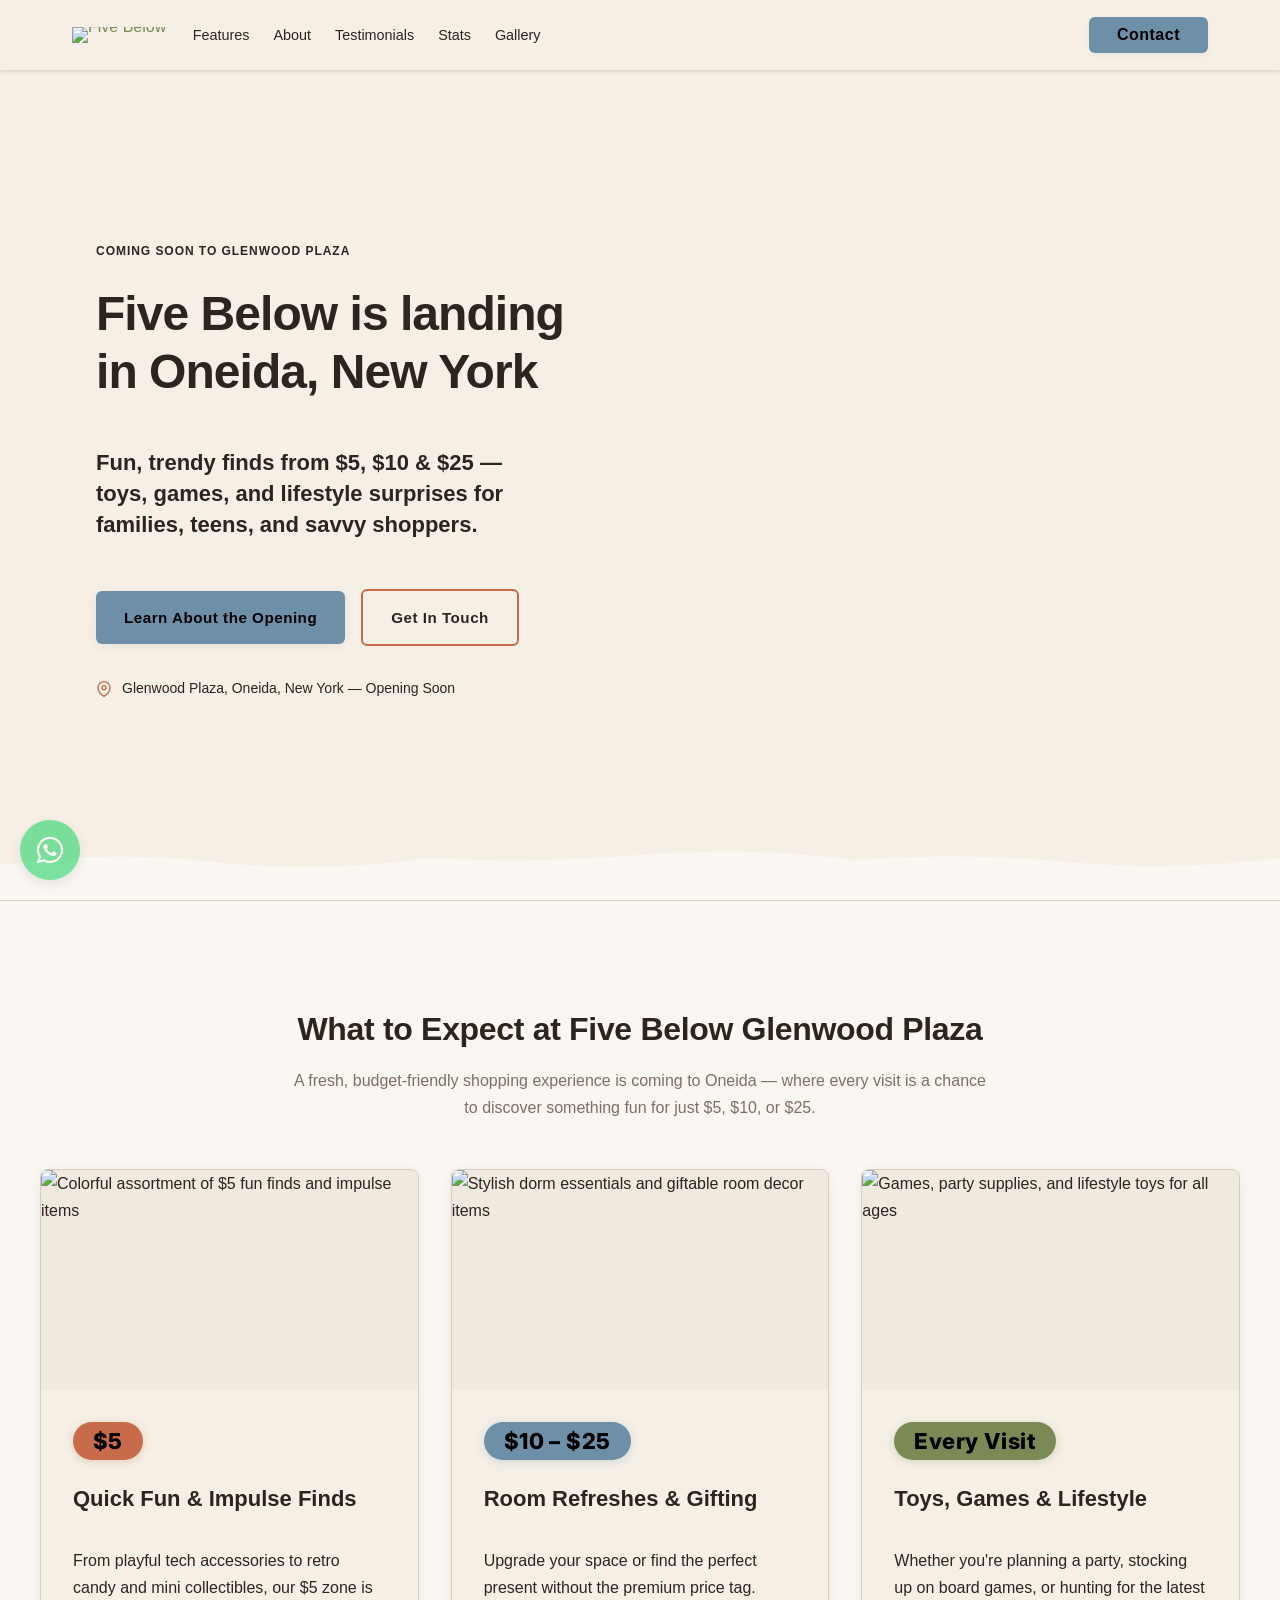
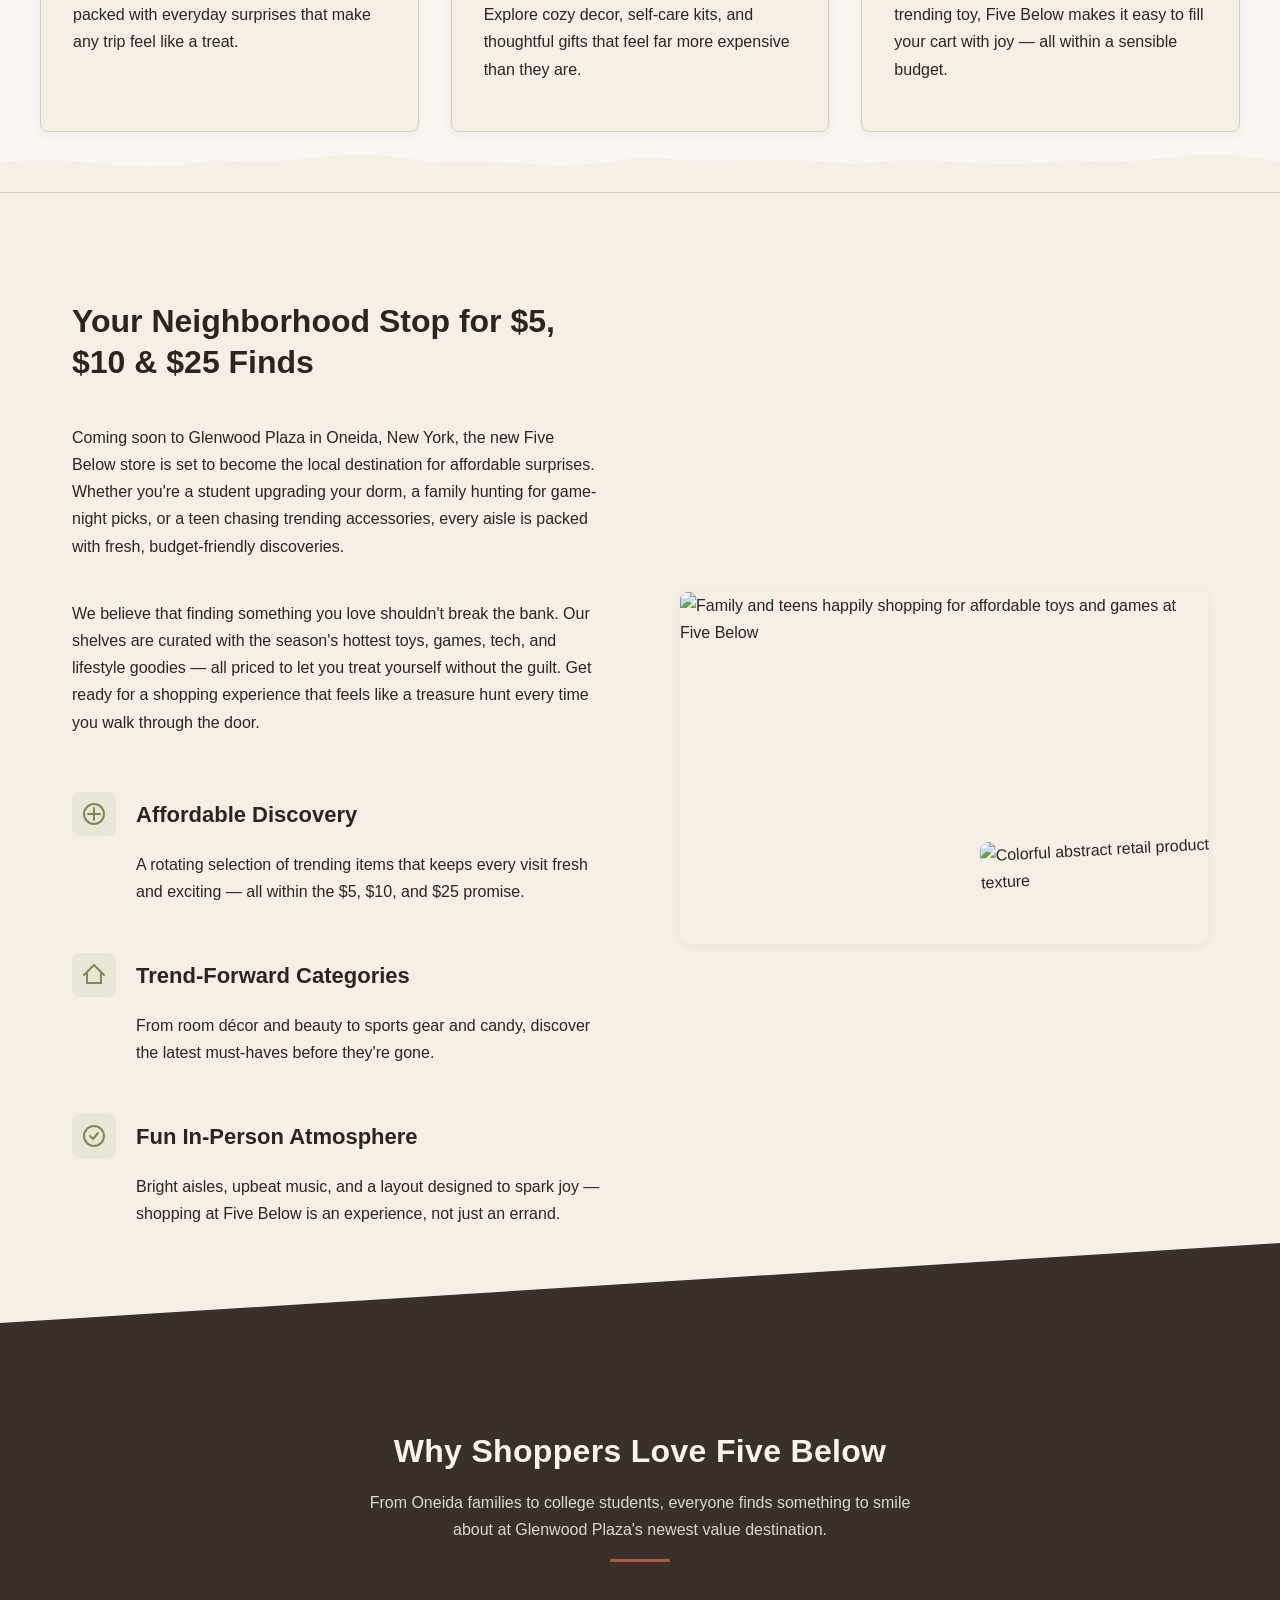
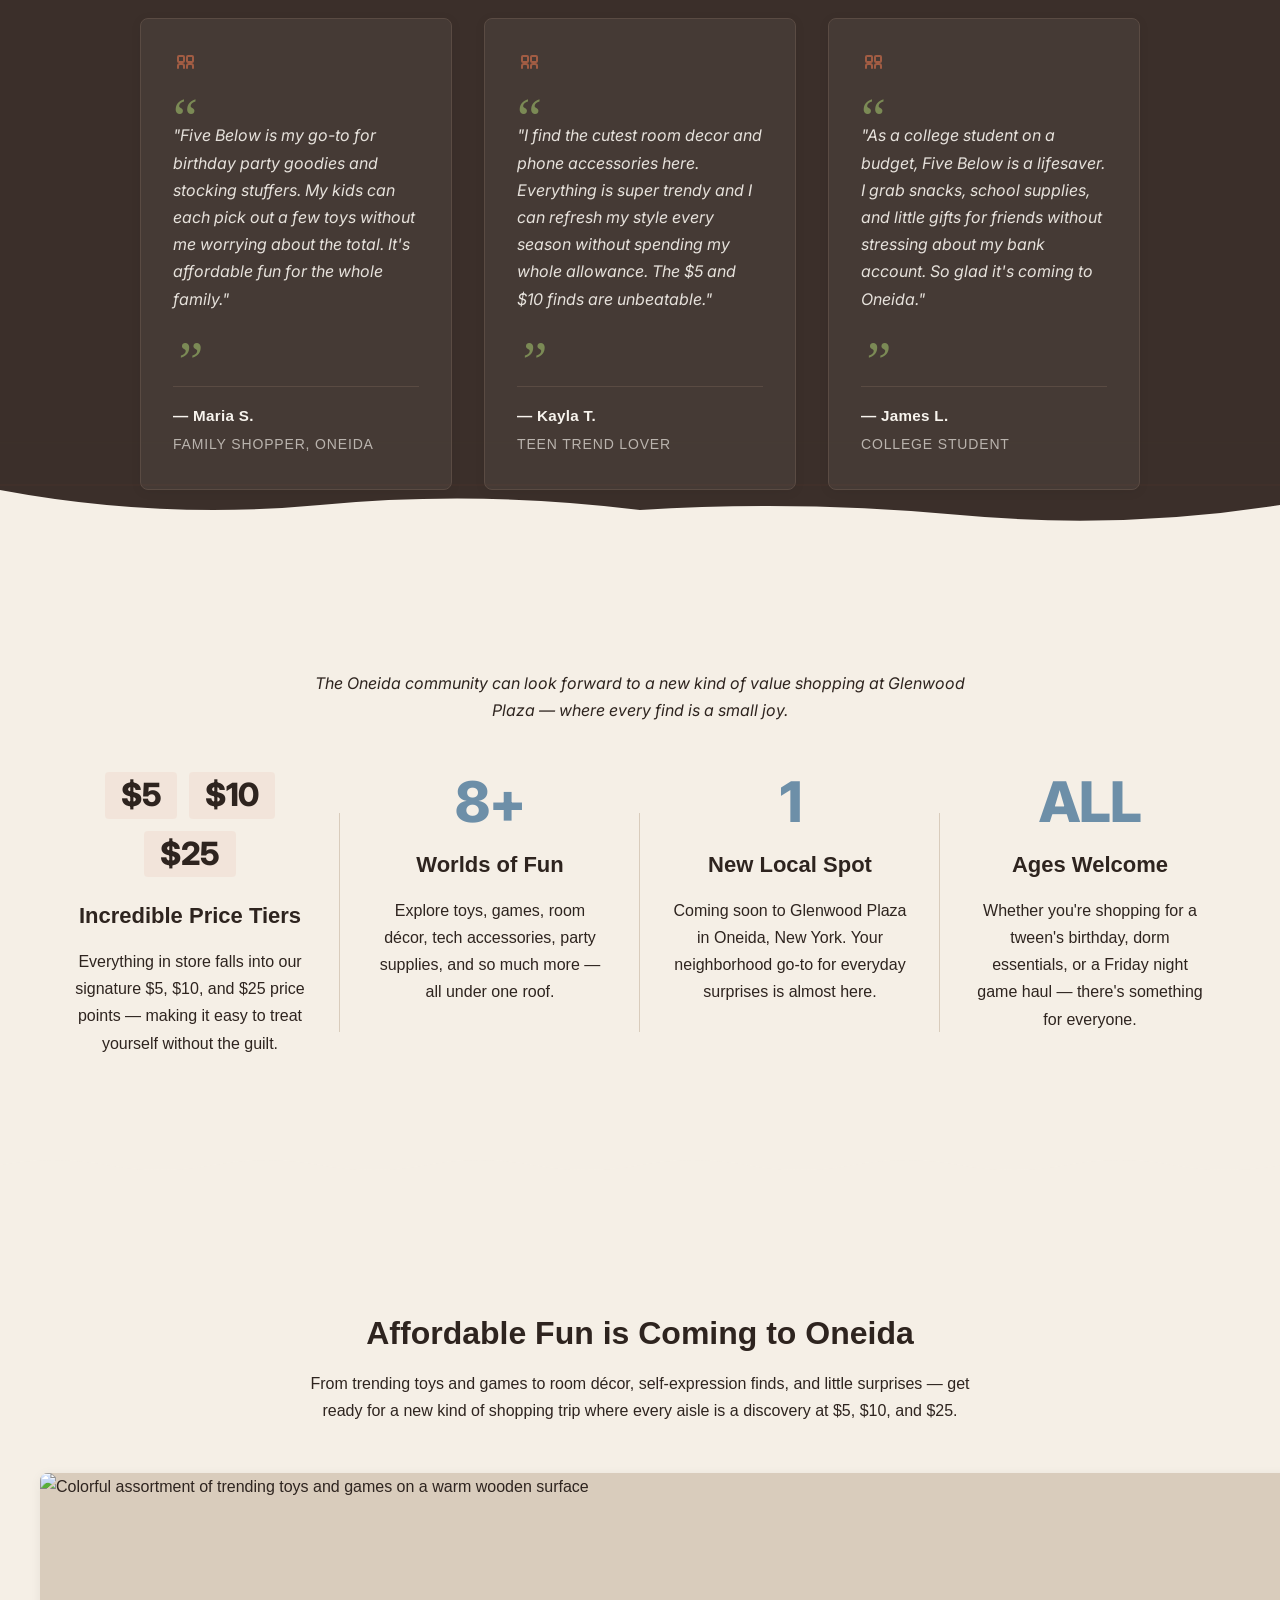
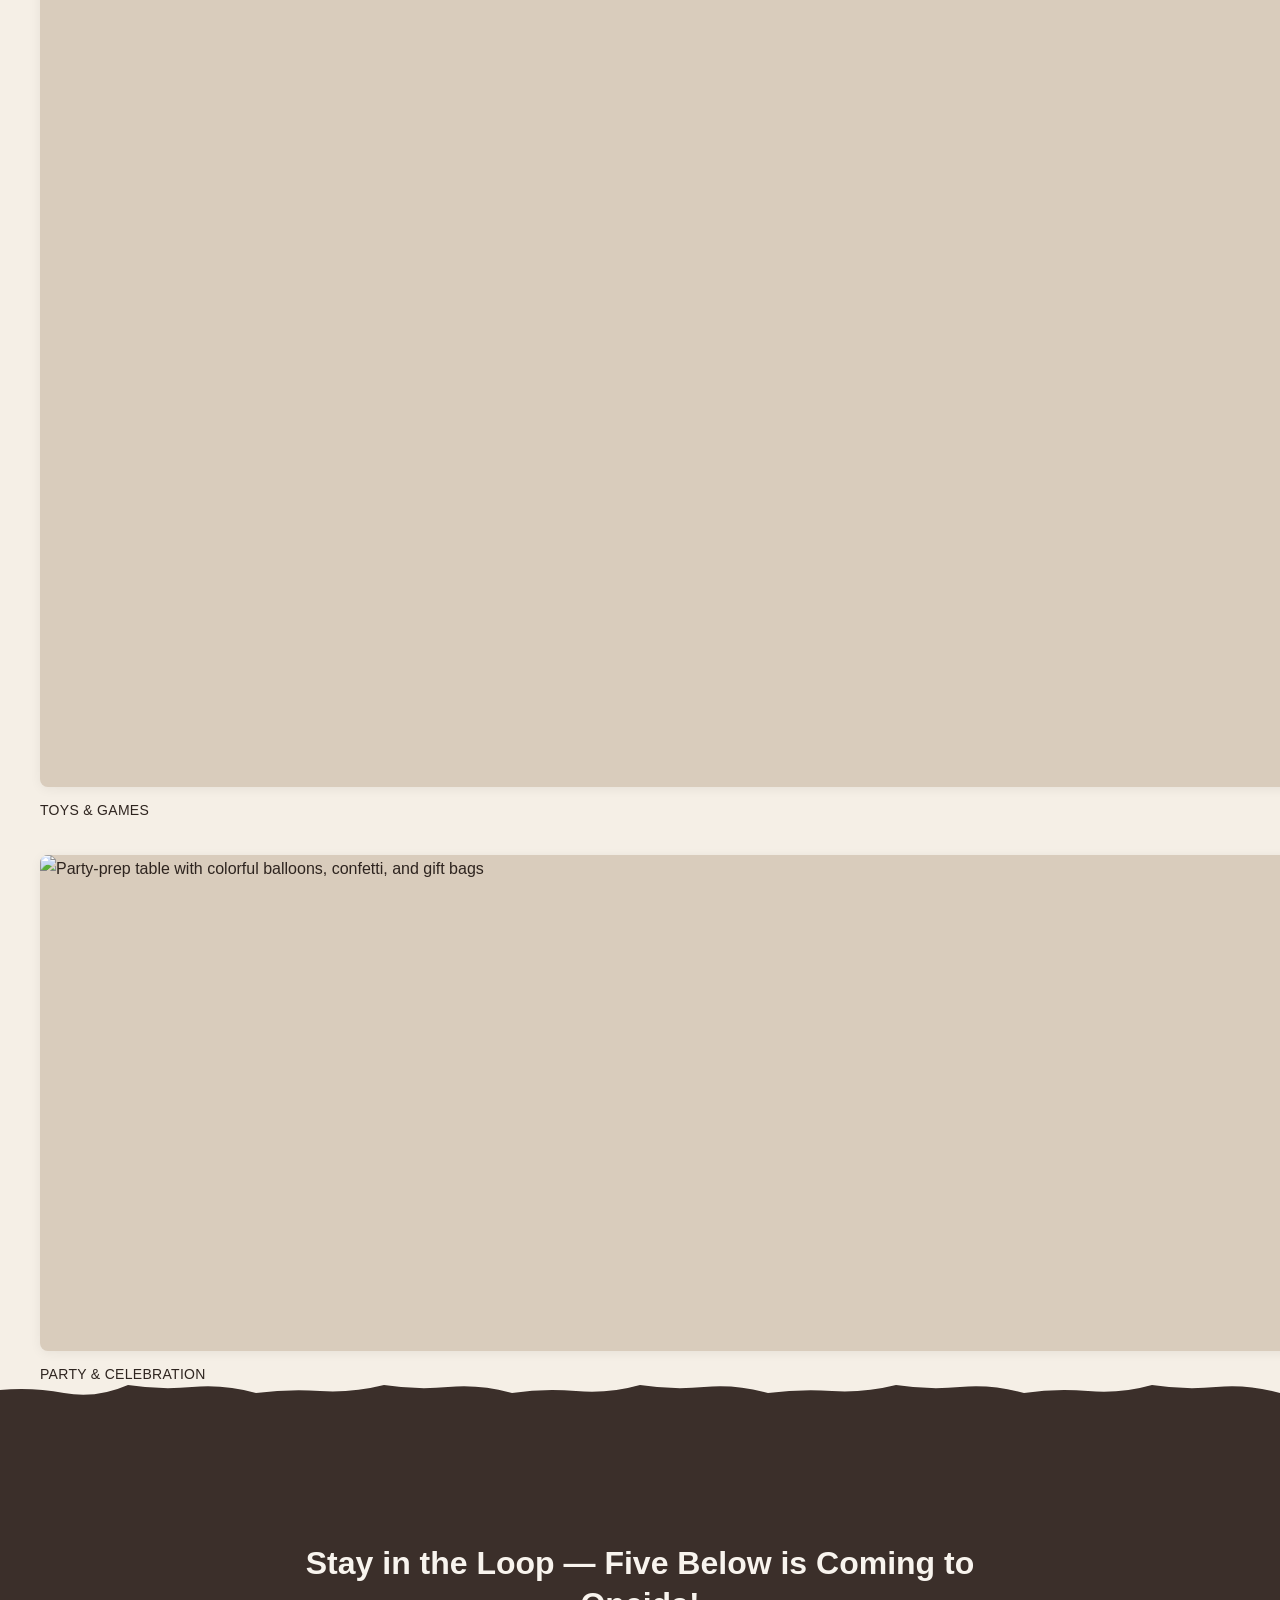
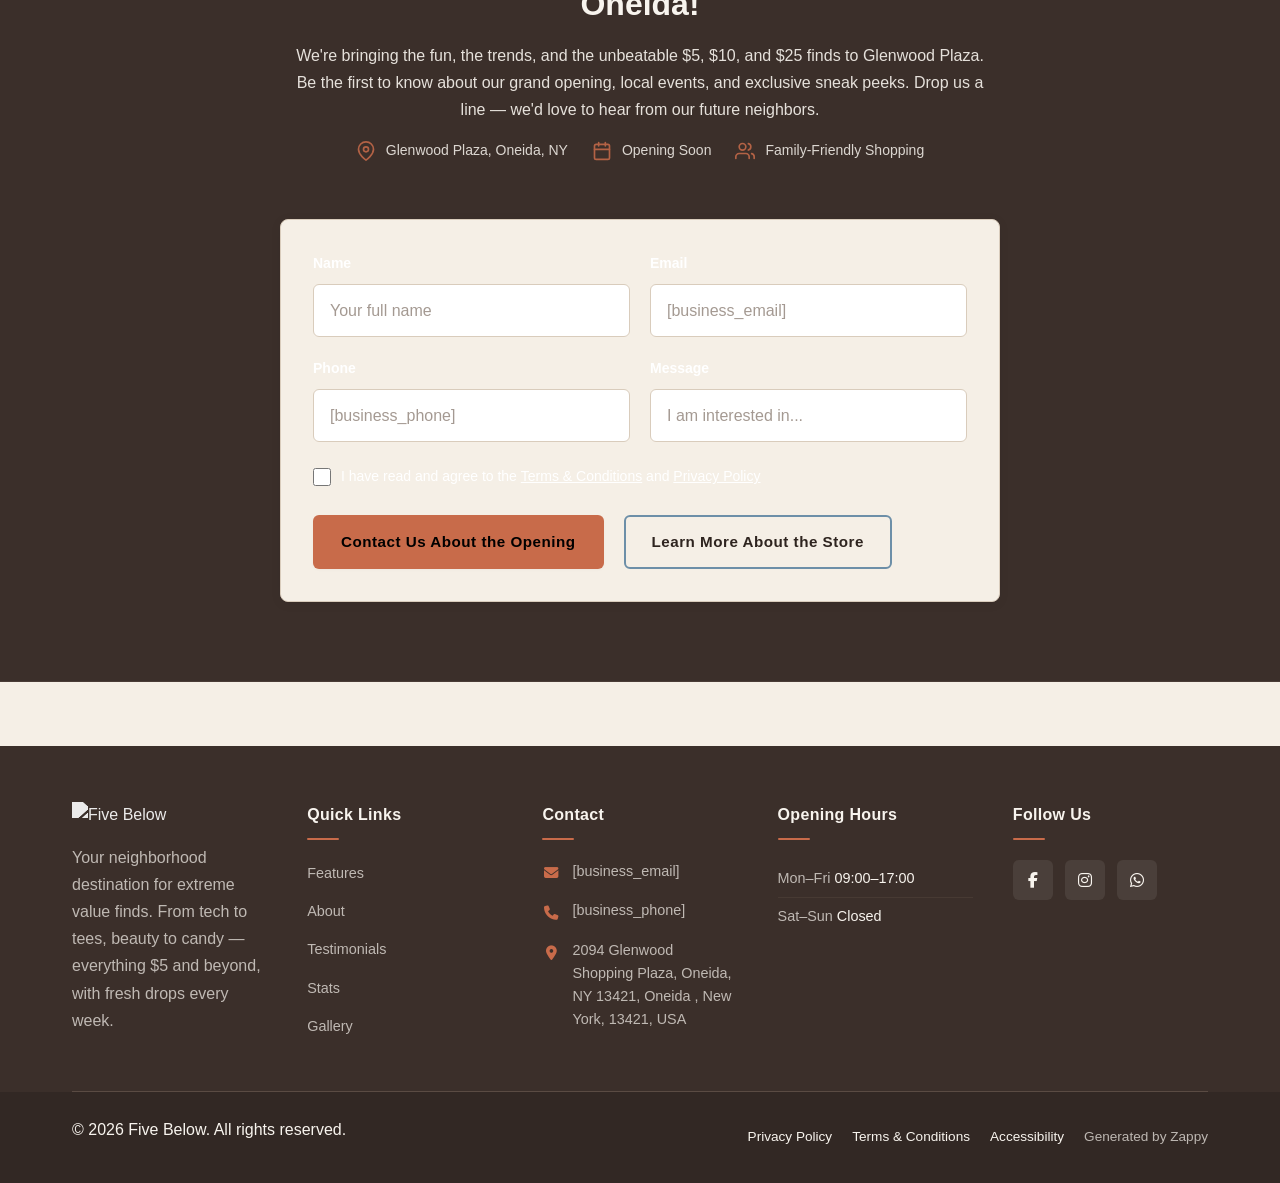
==== commit a2503cbf: "Background sync: Progressive GitHub Sync" ====
--- a/public/index.html
+++ b/public/index.html
@@ -1 +1 @@
-<!doctype html><html lang="en"><head><meta charset="UTF-8"><meta content="width=device-width,initial-scale=1" name="viewport"><meta content="index, follow" name="robots"><title>Find Your Fun for $5 &amp; Under — Five Below</title><meta content="Discover the hottest toys, games, and lifestyle gear priced at just $5, $10, and $25! Find a Five Below near you or shop the newest budget-friendly trends now." name="description"><meta content="five below near me, five below store near me, budget-friendly toys, trendy lifestyle products, five below black friday" name="keywords"><link href="/assets/favicon.ico" rel="icon" type="image/x-icon"><link href="/assets/favicon-16x16.png" rel="icon" type="image/png" sizes="16x16"><link href="/assets/favicon-32x32.png" rel="icon" type="image/png" sizes="32x32"><link href="/assets/favicon-48x48.png" rel="icon" type="image/png" sizes="48x48"><link href="/assets/favicon-192x192.png" rel="icon" type="image/png" sizes="192x192"><link href="/assets/favicon-512x512.png" rel="icon" type="image/png" sizes="512x512"><link href="/assets/apple-touch-icon.png" rel="apple-touch-icon"><script>!function(){"use strict";var t="03e613e1-6c08-4e4d-8a03-037ab9cbdd62",e="https://api.zappy5.com/api/analytics/track",a=18e5,n=2592e6,o=!0,i=!0,r=!0;var s=function(){var e="zappy_visitor_"+t,a=null;try{if(a=localStorage.getItem(e)){var o=JSON.parse(a),i=Date.now();if(i-o.created<n)return o.lastSeen=i,localStorage.setItem(e,JSON.stringify(o)),o.id}}catch(t){console.warn("Zappy Analytics: LocalStorage not available")}var r="zv_"+Date.now()+"_"+Math.random().toString(36).substr(2,9);try{localStorage.setItem(e,JSON.stringify({id:r,created:Date.now(),lastSeen:Date.now()}))}catch(t){}return r}(),c=function(){var e="zappy_session_"+t,n=null;try{if(n=sessionStorage.getItem(e)){var o=JSON.parse(n),i=Date.now();if(i-o.timestamp<a)return o.timestamp=i,sessionStorage.setItem(e,JSON.stringify(o)),o.id}}catch(t){console.warn("Zappy Analytics: SessionStorage not available")}var r="zs_"+Date.now()+"_"+Math.random().toString(36).substr(2,9);try{sessionStorage.setItem(e,JSON.stringify({id:r,timestamp:Date.now()}))}catch(t){}return r}();function l(a,n){n=n||{};var o={website_id:t,event_type:a,page_path:window.location.pathname,referrer:document.referrer||"direct",visitor_id:s,session_id:c,metadata:n};if(navigator.sendBeacon){var i=new Blob([JSON.stringify(o)],{type:"application/json"});navigator.sendBeacon(e,i)}else fetch(e,{method:"POST",headers:{"Content-Type":"application/json"},body:JSON.stringify(o),keepalive:!0}).catch(function(t){console.warn("Zappy Analytics: Failed to track event",t)})}o&&l("pageview",{title:document.title,url:window.location.href}),i&&document.addEventListener("click",function(t){var e=t.target;if("BUTTON"===e.tagName||e.closest("button")){var a="BUTTON"===e.tagName?e:e.closest("button");l("click",{element:"button",text:a.textContent.trim().substring(0,100),id:a.id||null,class:a.className||null})}else if("A"===e.tagName||e.closest("a")){var n="A"===e.tagName?e:e.closest("a");l("navigation",{element:"link",text:n.textContent.trim().substring(0,100),href:n.href,external:n.hostname!==window.location.hostname})}},!0),r&&document.addEventListener("submit",function(t){var e=t.target;l("form_submit",{form_id:e.id||null,form_name:e.name||null,form_action:e.action||null,form_method:e.method||"GET"})},!0);var d=Date.now();window.addEventListener("beforeunload",function(){l("page_unload",{time_on_page:Math.floor((Date.now()-d)/1e3),page_path:window.location.pathname})}),window.zappyAnalytics={track:l,getVisitorId:function(){return s},getSessionId:function(){return c}}}()</script><meta content="Find Your Fun for $5 &amp; Under — Five Below" property="og:title"><meta content="Discover the hottest toys, games, and lifestyle gear priced at just $5, $10, and $25! Find a Five Below near you or shop the newest budget-friendly trends now." property="og:description"><meta content="summary_large_image" name="twitter:card"><meta content="Find Your Fun for $5 &amp; Under — Five Below" name="twitter:title"><meta content="Discover the hottest toys, games, and lifestyle gear priced at just $5, $10, and $25! Find a Five Below near you or shop the newest budget-friendly trends now." name="twitter:description"><meta content="website" property="og:type"><meta content="en_US" property="og:locale"><link href="https://cdnjs.cloudflare.com/ajax/libs/font-awesome/6.4.0/css/all.min.css" rel="stylesheet"><link href="https://fonts.googleapis.com/css2?family=Inter:wght@400;500;600;700&amp;display=swap" rel="stylesheet"><link href="https://fonts.googleapis.com" rel="preconnect"><link href="https://fonts.gstatic.com" rel="preconnect" crossorigin><style>.skip-link{position:absolute;top:0;left:0;transform:translateY(-200%);padding:12px 18px;background:var(--bg-dark,#1a1a1a);color:var(--text-light,#fff);font-weight:600;border-radius:0 0 8px 0;z-index:10000}.skip-link:focus{transform:none;outline:2px solid var(--ring,#fff);outline-offset:2px}:focus-visible{outline:2px solid var(--ring,currentColor);outline-offset:3px}</style><link href="/assets/favicon.ico" rel="icon" type="image/x-icon"><link href="/assets/favicon-16x16.png" rel="icon" type="image/png" sizes="16x16"><link href="/assets/favicon-32x32.png" rel="icon" type="image/png" sizes="32x32"><link href="/assets/favicon-48x48.png" rel="icon" type="image/png" sizes="48x48"><link href="/assets/favicon-192x192.png" rel="icon" type="image/png" sizes="192x192"><link href="/assets/favicon-512x512.png" rel="icon" type="image/png" sizes="512x512"><link href="/assets/apple-touch-icon.png" rel="apple-touch-icon"><link href="https://cdn.jsdelivr.net/npm/vanilla-cookieconsent@3/dist/cookieconsent.css" rel="stylesheet"><script src="https://cdn.jsdelivr.net/npm/vanilla-cookieconsent@3/dist/cookieconsent.umd.js"></script><script src="https://cdn.jsdelivr.net/gh/mickidum/acc_toolbar/acctoolbar/acctoolbar.min.js"></script><link href="/styles.css" rel="stylesheet"><script>window.ZAPPY_WEBSITE_ID="03e613e1-6c08-4e4d-8a03-037ab9cbdd62",window.ZAPPY_API_BASE="https://api.zappy5.com"</script><style id="zappy-dropdown-submenu-styles">#navMenu li:has(.sub-menu),.nav-menu li:has(.sub-menu),.navbar li:has(.sub-menu),nav li:has(.sub-menu){position:relative}#navMenu .sub-menu,.nav-menu .sub-menu,.navbar .sub-menu,nav .sub-menu{display:block!important;position:absolute!important;top:100%;left:0;min-width:220px;background:#fff;border-radius:8px;box-shadow:0 8px 25px rgba(0,0,0,.15);padding:8px 0;opacity:0;visibility:hidden;transform:translateY(10px);transition:all .3s ease;z-index:1000;list-style:none;pointer-events:none}#navMenu li:hover>.sub-menu,.nav-menu li:hover>.sub-menu,.navbar li:hover>.sub-menu,nav li:hover>.sub-menu{opacity:1!important;visibility:visible!important;transform:translateY(0)!important;pointer-events:auto!important}.sub-menu li{list-style:none;margin:0;padding:0}.sub-menu a{display:block!important;padding:10px 16px!important;color:var(--text-dark,#333)!important;font-weight:500;text-decoration:none;white-space:nowrap;transition:background-color .2s}.sub-menu .zappy-nav-child>a{padding-left:28px!important;font-size:.9em!important;opacity:.85!important}[dir=rtl] .sub-menu .zappy-nav-child>a,html[lang=ar] .sub-menu .zappy-nav-child>a,html[lang=he] .sub-menu .zappy-nav-child>a{padding-left:10px!important;padding-right:28px!important}.sub-menu .zappy-nav-parent>a{font-weight:600!important}.sub-menu a:hover{background-color:#f5f5f5}[dir=rtl] .nav-menu .sub-menu,[dir=rtl] .navbar .sub-menu,[dir=rtl] nav .sub-menu,html[lang=ar] .nav-menu .sub-menu,html[lang=ar] .navbar .sub-menu,html[lang=ar] nav .sub-menu,html[lang=he] .nav-menu .sub-menu,html[lang=he] .navbar .sub-menu,html[lang=he] nav .sub-menu{left:auto!important;right:0!important}.sub-menu:empty,.sub-menu:not(:has(li)):not(:has(> a)),.sub-menu:not(:has(li:not(.zappy-hidden-menu-item))):not(:has(> a)){display:none!important;opacity:0!important;visibility:hidden!important;pointer-events:none!important}li:has(.menu-group-title):hover>.sub-menu{opacity:1!important;visibility:visible!important;transform:translateY(0)!important;pointer-events:auto!important}#navMenu>li>.menu-group-title,.nav-menu>li>.menu-group-title{display:inline-block;padding:.5rem 1rem;cursor:default;user-select:none}@media (max-width:768px){#navMenu .sub-menu,.nav-menu .sub-menu,.navbar .sub-menu,nav .sub-menu{position:static!important;transform:none!important;box-shadow:none!important;background:0 0!important;max-height:0;overflow:hidden;opacity:0;visibility:hidden;transition:max-height .3s ease,opacity .3s ease;padding:0!important;border-radius:0!important}#navMenu .sub-menu.mobile-expanded,.nav-menu .sub-menu.mobile-expanded,.navbar .sub-menu.mobile-expanded{max-height:none!important;overflow-y:visible!important;opacity:1!important;visibility:visible!important;padding:8px 0 8px 16px!important}[dir=rtl] .sub-menu.mobile-expanded,html[lang=he] .sub-menu.mobile-expanded{padding:8px 16px 8px 0!important}#navMenu li:hover>.sub-menu,.nav-menu li:hover>.sub-menu,.navbar li:hover>.sub-menu,nav li:hover>.sub-menu{opacity:0;visibility:hidden;pointer-events:none}#navMenu li>.sub-menu.mobile-expanded,.nav-menu li>.sub-menu.mobile-expanded,.navbar li>.sub-menu.mobile-expanded,nav li>.sub-menu.mobile-expanded{opacity:1!important;visibility:visible!important;pointer-events:auto!important}#navMenu li:has(.sub-menu),.nav-menu li:has(.sub-menu),.navbar li:has(.sub-menu),nav li:has(.sub-menu){display:flex!important;flex-wrap:wrap!important;align-items:center!important;position:relative!important;min-height:44px!important}#navMenu li:has(.sub-menu)>a,.nav-menu li:has(.sub-menu)>a,.navbar li:has(.sub-menu)>a,nav li:has(.sub-menu)>a{flex:1!important;min-width:0!important}#navMenu li:has(.sub-menu)>.menu-group-title,.nav-menu li:has(.sub-menu)>.menu-group-title,.navbar li:has(.sub-menu)>.menu-group-title,nav li:has(.sub-menu)>.menu-group-title{flex:1!important;min-width:0!important;padding:0!important;line-height:inherit!important}#navMenu li:has(.sub-menu)>.sub-menu,.nav-menu li:has(.sub-menu)>.sub-menu,.navbar li:has(.sub-menu)>.sub-menu,nav li:has(.sub-menu)>.sub-menu{flex-basis:100%!important;width:100%!important}#navMenu li:has(.sub-menu)>a [class*=arrow],#navMenu li:has(.sub-menu)>a [class*=chevron],.nav-menu li:has(.sub-menu)>a .fa-angle-down,.nav-menu li:has(.sub-menu)>a .fa-chevron-down,.nav-menu li:has(.sub-menu)>a [class*=arrow],.nav-menu li:has(.sub-menu)>a [class*=chevron],nav li:has(.sub-menu)>a [class*=arrow],nav li:has(.sub-menu)>a [class*=chevron]{display:none!important;visibility:hidden!important}.mobile-submenu-toggle{display:flex!important;align-items:center!important;justify-content:center!important;width:44px!important;height:auto!important;background:0 0!important;border:none!important;cursor:pointer!important;color:var(--text-dark)!important;position:static!important;flex-shrink:0!important;align-self:stretch!important;z-index:2!important;padding:0!important;margin:0!important}.mobile-submenu-toggle::after{content:''!important;width:0!important;height:0!important;border-left:6px solid transparent!important;border-right:6px solid transparent!important;border-top:7px solid currentColor!important;transition:transform .3s ease!important}.mobile-submenu-toggle.expanded::after{transform:rotate(180deg)!important}.sub-menu a{padding:10px 0!important;display:block!important;color:var(--text-dark)!important;white-space:normal!important}.sub-menu .zappy-nav-child>a{padding-left:28px!important;font-size:.9em!important;opacity:.85!important}[dir=rtl] .sub-menu .zappy-nav-child>a,html[lang=ar] .sub-menu .zappy-nav-child>a,html[lang=he] .sub-menu .zappy-nav-child>a{padding-left:0!important;padding-right:28px!important}.sub-menu .zappy-nav-parent>a{font-weight:600!important}#navMenu.active,.nav-menu.active{max-width:100vw!important;overflow-x:hidden!important;box-sizing:border-box!important}.navbar .sub-menu li a,.zappy-products-dropdown .sub-menu a,nav.navbar .sub-menu li a{color:var(--text-dark)!important}}@media (min-width:769px){.mobile-submenu-toggle{display:none!important}}</style><style id="zappy-widget-visibility">html[dir=rtl] .whatsapp-float{right:20px!important;left:auto!important}html:not([dir]) .whatsapp-float,html[dir=ltr] .whatsapp-float{left:20px!important;right:auto!important}html[dir=rtl] #mic-access-tool-general-button,html[dir=rtl] #mic-init-access-tool #mic-access-tool-general-button,html[dir=rtl] #mic-init-access-tool .mic-access-tool-general-button,html[dir=rtl] ._access-icon,html[dir=rtl] .mic-access-tool-general-button{left:20px!important;right:auto!important}html:not([dir]) #mic-access-tool-general-button,html:not([dir]) #mic-init-access-tool #mic-access-tool-general-button,html:not([dir]) #mic-init-access-tool .mic-access-tool-general-button,html:not([dir]) ._access-icon,html:not([dir]) .mic-access-tool-general-button,html[dir=ltr] #mic-access-tool-general-button,html[dir=ltr] #mic-init-access-tool #mic-access-tool-general-button,html[dir=ltr] #mic-init-access-tool .mic-access-tool-general-button,html[dir=ltr] ._access-icon,html[dir=ltr] .mic-access-tool-general-button{right:20px!important;left:auto!important}@media (max-width:768px){.whatsapp-float{display:flex!important}}@media (min-width:769px){.whatsapp-float{display:flex!important}}@media (max-width:768px){#mic-access-tool-general-button,#mic-init-access-tool #mic-access-tool-general-button,#mic-init-access-tool .mic-access-tool-general-button,._access-icon,.mic-access-tool-general-button{display:flex!important;visibility:visible!important;opacity:1!important;pointer-events:auto!important}#mic-access-tool-box.opened-mic-access-tool,#mic-init-access-tool #mic-access-tool-box.opened-mic-access-tool,.mic-access-tool-box.opened-mic-access-tool{visibility:visible!important;opacity:1!important;pointer-events:auto!important}}@media (min-width:769px){#mic-access-tool-general-button,#mic-init-access-tool #mic-access-tool-general-button,#mic-init-access-tool .mic-access-tool-general-button,._access-icon,.mic-access-tool-general-button{display:flex!important;visibility:visible!important;opacity:1!important;pointer-events:auto!important}#mic-access-tool-box.opened-mic-access-tool,#mic-init-access-tool #mic-access-tool-box.opened-mic-access-tool,.mic-access-tool-box.opened-mic-access-tool{visibility:visible!important;opacity:1!important;pointer-events:auto!important}}</style></head><body><a href="#main" class="skip-link">Skip to main content</a><nav class="navbar"><button class="mobile-toggle" aria-label="Menu" id="mobileToggle"><svg viewBox="0 0 24 24" fill="none" height="24" width="24" class="hamburger-icon"><path d="M3 12h18M3 6h18M3 18h18" stroke="currentColor" stroke-width="2" stroke-linecap="round"/></svg> <svg viewBox="0 0 24 24" fill="none" height="24" width="24" class="close-icon" style="display:none"><path d="M18 6L6 18M6 6l12 12" stroke="currentColor" stroke-width="2" stroke-linecap="round"/></svg></button> <button class="phone-header-btn" aria-label="Call" data-phone="[business_phone]"><svg viewBox="0 0 24 24" fill="currentColor" height="20" width="20"><path d="M22 16.92v3a2 2 0 0 1-2.18 2 19.79 19.79 0 0 1-8.63-3.07 19.5 19.5 0 0 1-6-6 19.79 19.79 0 0 1-3.07-8.67A2 2 0 0 1 4.11 2h3a2 2 0 0 1 2 1.72 12.84 12.84 0 0 0 .7 2.81 2 2 0 0 1-.45 2.11L8.09 9.91a16 16 0 0 0 6 6l1.27-1.27a2 2 0 0 1 2.11-.45 12.84 12.84 0 0 0 2.81.7A2 2 0 0 1 22 16.92z"/></svg></button><div class="nav-container"><div class="nav-brand"><a href="/" class="logo-link"><img alt="Five Below" src="/assets/site-home-image-1.webp" class="logo"></a></div><ul class="nav-menu" id="navMenu"><li><a href="#features">Features</a></li><li><a href="#about">About</a></li><li><a href="#testimonials">Testimonials</a></li><li><a href="#stats">Stats</a></li><li><a href="#gallery">Gallery</a></li><li class="mobile-contact-link nav-cta-mobile-item"><a href="#cta" class="nav-cta-btn">Contact</a></li></ul><div class="nav-cta-container"><a href="#cta" class="nav-cta-btn">Contact</a></div></div></nav><script>window.addEventListener("load",function(){const e=document.querySelector(".navbar, nav, header");if(!e)return void console.log("[Navbar] Navbar element not found");let t=document.getElementById("mobileToggle")||document.querySelector(".mobile-toggle")||document.querySelector(".hamburger")||document.querySelector(".hamburger-menu")||document.querySelector(".menu-toggle")||document.querySelector(".burger-menu")||document.querySelector('[aria-label="Menu"]')||document.querySelector('[aria-label="תפריט"]');const o=document.querySelector(".phone-header-btn"),n=window.getComputedStyle(e);let r=n.backgroundColor;if(console.log("[Navbar] Initial navbar background:",r),"transparent"===r||"rgba(0, 0, 0, 0)"===r||r.startsWith("rgba")&&r.includes(", 0)")){const e=n.backgroundImage;if(e&&"none"!==e)console.log("[Navbar] Navbar has background image/gradient, using dark text"),r="rgb(240, 240, 240)";else{const e=window.getComputedStyle(document.body).backgroundColor;console.log("[Navbar] Navbar transparent, using body background:",e),r=e}}const a=r.match(/\d+/g);if(a&&a.length>=3){const e=(.299*parseInt(a[0])+.587*parseInt(a[1])+.114*parseInt(a[2]))/255;console.log("[Navbar] Mobile button colors preserved from Claude CSS (luminance:",e.toFixed(2)+")");const n=document.createElement("style");n.id="zappy-mobile-nav-fix";document.documentElement.lang;document.documentElement.dir,n.textContent='\n        /* Hide mobile buttons on desktop, show only on mobile */\n        @media (min-width: 769px) {\n          .mobile-toggle,\n          .phone-header-btn {\n            display: none !important;\n          }\n        }\n        \n        /* Show and position mobile buttons correctly on mobile */\n        @media (max-width: 768px) {\n          .navbar,\n          nav.navbar {\n            min-height: 70px !important;\n          }\n\n          .mobile-toggle,\n          .phone-header-btn {\n            position: absolute !important;\n            top: 0 !important;\n            bottom: 0 !important;\n            margin-top: auto !important;\n            margin-bottom: auto !important;\n            transform: none !important;\n            z-index: 1001 !important;\n            display: flex !important;\n            align-items: center !important;\n            justify-content: center !important;\n            width: 36px !important;\n            height: 36px !important;\n            border-radius: 50% !important;\n            border: none !important;\n            cursor: pointer !important;\n            padding: 6px !important;\n            background: none !important;\n            color: var(--nav-text, var(--text-dark)) !important;\n            touch-action: manipulation !important;\n            -webkit-tap-highlight-color: transparent !important;\n          }\n\n          html[data-zappy-site-type="ecommerce"] .phone-header-btn,\n          body[data-zappy-site-type="ecommerce"] .phone-header-btn,\n          html[data-zappy-site-type="ecommerce"] header .phone-header-btn,\n          html[data-zappy-site-type="ecommerce"] nav .phone-header-btn {\n            display: none !important;\n            visibility: hidden !important;\n            width: 0 !important;\n            height: 0 !important;\n            min-width: 0 !important;\n            overflow: hidden !important;\n          }\n          \n          /* LTR positioning (default): hamburger LEFT, phone RIGHT */\n          html:not([dir="rtl"]):not([lang="he"]):not([lang="ar"]) .mobile-toggle,\n          html[dir="ltr"] .mobile-toggle {\n            left: 12px !important;\n            right: auto !important;\n          }\n          html:not([dir="rtl"]):not([lang="he"]):not([lang="ar"]) .phone-header-btn,\n          html[dir="ltr"] .phone-header-btn {\n            right: 12px !important;\n            left: auto !important;\n          }\n          \n          /* RTL positioning: hamburger RIGHT, phone LEFT */\n          html[dir="rtl"] .mobile-toggle,\n          html[lang="he"] .mobile-toggle,\n          html[lang="ar"] .mobile-toggle {\n            right: 12px !important;\n            left: auto !important;\n          }\n          html[dir="rtl"] .phone-header-btn,\n          html[lang="he"] .phone-header-btn,\n          html[lang="ar"] .phone-header-btn {\n            left: 12px !important;\n            right: auto !important;\n          }\n          \n          /* CRITICAL: Ensure nav-container has min-height on mobile */\n          /* All children are positioned absolutely/fixed on mobile, so height:auto collapses to 0 */\n          .nav-container {\n            min-height: 70px !important;\n            position: relative !important;\n          }\n          \n          /* Ensure SVG icons are properly sized and inherit color */\n          .mobile-toggle svg,\n          .phone-header-btn svg {\n            width: 24px !important;\n            height: 24px !important;\n            /* Don\'t force display - let JavaScript control hamburger/close toggle */\n          }\n          \n          /* Reset nav-cta-container on mobile - remove desktop box-shadow/padding */\n          /* that creates a visible ghost box when CTA button is hidden */\n          .nav-cta-container {\n            box-shadow: none !important;\n            padding: 0 !important;\n          }\n          \n          /* Hide nav-cta-container entirely on mobile when there\'s no lang-switcher */\n          /* (only the CTA button is inside, and it\'s hidden on mobile) */\n          .nav-cta-container:not(:has(.lang-switcher)) {\n            display: none !important;\n          }\n          \n          /* CRITICAL: Prevent hero image fade gradient from bleeding over headline text */\n          /* The .image-fade-gradient has bottom: -30px (extends below parent) */\n          /* On mobile stacked layout, this overlaps the h1 text below the image */\n          .hero-image-column {\n            overflow: hidden !important;\n          }\n          .image-fade-gradient {\n            bottom: 0 !important;\n          }\n          \n          /* Hide desktop language switcher on mobile - hamburger menu handles it */\n          /* High specificity to override stored CSS */\n          .lang-switcher,\n          .nav-cta-container .lang-switcher,\n          .nav-container .lang-switcher,\n          .navbar .lang-switcher,\n          .navbar .nav-cta-container .lang-switcher {\n            display: none !important;\n          }\n        }\n      ';const r=document.getElementById("zappy-mobile-nav-fix");r&&r.remove(),document.head.appendChild(n),console.log("[Navbar] Critical CSS injected for mobile nav positioning");const i=window.innerWidth<=768;if(t){const e=t.querySelector(".hamburger-icon"),o=t.querySelector(".close-icon");e&&(e.style.setProperty("width","24px","important"),e.style.setProperty("height","24px","important"),e.style.setProperty("display","block","important")),o&&(o.style.setProperty("width","24px","important"),o.style.setProperty("height","24px","important"),o.style.setProperty("display","none","important")),i?(t.style.setProperty("position","absolute","important"),t.style.setProperty("top","0","important"),t.style.setProperty("bottom","0","important"),t.style.setProperty("margin-top","auto","important"),t.style.setProperty("margin-bottom","auto","important"),t.style.setProperty("transform","none","important"),t.style.setProperty("z-index","1001","important"),t.style.removeProperty("left"),t.style.removeProperty("right"),console.log("[Navbar] Mobile toggle positioning applied (mobile viewport)")):(t.style.removeProperty("position"),t.style.removeProperty("top"),t.style.removeProperty("transform"),t.style.removeProperty("z-index"),t.style.removeProperty("left"),t.style.removeProperty("right"),console.log("[Navbar] Desktop viewport - cleared mobile toggle inline positioning"))}if(o){const e=o.querySelector("svg");e&&(e.style.width="24px",e.style.height="24px",e.setAttribute("width","24"),e.setAttribute("height","24")),i?(o.style.setProperty("position","absolute","important"),o.style.setProperty("top","0","important"),o.style.setProperty("bottom","0","important"),o.style.setProperty("margin-top","auto","important"),o.style.setProperty("margin-bottom","auto","important"),o.style.setProperty("transform","none","important"),o.style.setProperty("z-index","1001","important"),o.style.removeProperty("left"),o.style.removeProperty("right"),console.log("[Navbar] Phone button positioning applied (mobile viewport)")):(o.style.removeProperty("position"),o.style.removeProperty("top"),o.style.removeProperty("transform"),o.style.removeProperty("z-index"),o.style.removeProperty("left"),o.style.removeProperty("right"),console.log("[Navbar] Desktop viewport - cleared phone button inline positioning"))}}else console.log("[Navbar] Could not parse background color:",r);t=document.getElementById("mobileToggle")||document.querySelector(".mobile-toggle")||document.querySelector(".hamburger")||document.querySelector(".hamburger-menu")||document.querySelector(".menu-toggle")||document.querySelector(".burger-menu")||document.querySelector('[aria-label="Menu"]')||document.querySelector('[aria-label="תפריט"]');const i=document.getElementById("navMenu")||document.querySelector(".nav-menu")||document.querySelector(".nav-links")||document.querySelector("nav ul:not(.submenu)");if(!t||!i)return void console.log("[Navbar] Mobile toggle or menu not found:",{toggle:!!t,menu:!!i});i.id||(i.id="navMenu"),console.log("[Navbar] Initializing mobile menu...");const l=t.cloneNode(!0);t.parentNode.replaceChild(l,t);var s=0;function p(e){var t=Date.now();t-s<300||(s=t,function(e){e.preventDefault(),e.stopPropagation();const t=l.querySelector(".hamburger-icon"),o=l.querySelector(".close-icon");i.classList.contains("active")?(i.classList.remove("active"),t&&t.style.setProperty("display","block","important"),o&&o.style.setProperty("display","none","important"),document.body.style.overflow="",document.body.classList.remove("menu-open"),console.log("[Navbar] Menu closed")):(i.classList.add("active"),t&&t.style.setProperty("display","none","important"),o&&o.style.setProperty("display","block","important"),document.body.style.overflow="hidden",document.body.classList.add("menu-open"),console.log("[Navbar] Menu opened"))}(e))}l.addEventListener("click",p),l.addEventListener("touchend",p),document.addEventListener("keydown",function(e){if(("Escape"===e.key||"Esc"===e.key)&&i.classList.contains("active")){const e=l.querySelector(".hamburger-icon"),t=l.querySelector(".close-icon");i.classList.remove("active"),e&&e.style.setProperty("display","block","important"),t&&t.style.setProperty("display","none","important"),document.body.style.overflow="",document.body.classList.remove("menu-open"),console.log("[Navbar] Menu closed (Escape)")}}),i.querySelectorAll("a").forEach(function(e){e.addEventListener("click",function(){if("#"===this.getAttribute("href"))return;const e=l.querySelector(".hamburger-icon"),t=l.querySelector(".close-icon");i.classList.remove("active"),e&&e.style.setProperty("display","block","important"),t&&t.style.setProperty("display","none","important"),document.body.style.overflow="",document.body.classList.remove("menu-open"),console.log("[Navbar] Menu closed (link clicked)")})});var m=i.querySelectorAll(".dropdown-toggle");m.forEach(function(e){e.addEventListener("click",function(e){e.preventDefault(),e.stopPropagation();var t=this.closest(".nav-dropdown");t&&(t.parentNode.querySelectorAll(".nav-dropdown.open").forEach(function(e){e!==t&&e.classList.remove("open")}),t.classList.toggle("open"),console.log("[Navbar] Dropdown toggled:",t.classList.contains("open")?"open":"closed"))})}),document.addEventListener("click",function(e){e.target.closest(".nav-dropdown")||document.querySelectorAll(".nav-dropdown.open").forEach(function(e){e.classList.remove("open")})}),console.log("[Navbar] Dropdown handlers initialized for "+m.length+" dropdowns"),o&&o.addEventListener("click",function(){const e=document.querySelectorAll('a[href^="tel:"]'),t=e.length>0?e[0].getAttribute("href").replace("tel:",""):"[business_phone]";window.location.href="tel:"+t,console.log("[Navbar] Phone button clicked")}),console.log("[Navbar] Mobile menu initialized successfully")})</script><main id="main"><section class="home-hero-section" data-band-index="0" data-layout-spec="Home-hero" id="hero" data-hero-treatment="fade-bleed" data-hero-type="fullscreen-scrim" style="--hero-fade-color:var(--bg-light)"><img alt="Family browsing fun affordable finds at Five Below" src="/assets/site-home-hero-image-1.webp" data-context="Warm lifestyle photo inside a Five Below store: a friendly parent and two teens browsing colorful shelves filled with affordable toys, games, and room decor. Natural expressions, soft warm lighting, community-oriented feel." data-placeholder="home-hero-image-1" height="800" loading="eager" width="1200" class="hero-fade-img" data-hero-bg="true" fetchpriority="high"><div class="hero-fade-content"><span class="hero-eyebrow">Coming Soon to Glenwood Plaza</span><h1 class="display-xl">Five Below is landing in Oneida, New York</h1><h3 class="hero-supporting">Fun, trendy finds from $5, $10 &amp; $25 — toys, games, and lifestyle surprises for families, teens, and savvy shoppers.</h3><div class="hero-cta-row"><a href="#contact" class="btn-primary">Learn About the Opening</a> <a href="#contact" class="btn-secondary">Get In Touch</a></div><div class="hero-value-line"><svg viewBox="0 0 24 24" fill="none" data-element-type="icon" data-icon-type="svg" height="16" width="16" stroke="currentColor" stroke-linecap="round" stroke-linejoin="round" stroke-width="2"><path d="M21 10c0 7-9 13-9 13s-9-6-9-13a9 9 0 0 1 18 0z"/><circle cx="12" cy="10" r="3"/></svg> <span>Glenwood Plaza, Oneida, New York — Opening Soon</span></div></div><div class="home-hero-divider-wrapper" aria-hidden="true"><svg viewBox="0 0 1200 80" xmlns="http://www.w3.org/2000/svg" preserveAspectRatio="none" aria-hidden="true" data-no-icon-edit="true"><path d="M0,80 L0,45 Q100,30 200,42 T400,38 Q500,44 600,35 T800,40 Q900,32 1000,42 T1200,38 L1200,80 Z" fill="#FAF7F3"/></svg></div></section><section class="home-features-section" data-band-index="1" data-layout-spec="Home-features" id="features"><div class="home-features-section__container"><div class="home-features-section__intro"><h2 class="home-features-section__heading">What to Expect at Five Below Glenwood Plaza</h2><p class="home-features-section__subtitle">A fresh, budget-friendly shopping experience is coming to Oneida — where every visit is a chance to discover something fun for just $5, $10, or $25.</p></div><div class="home-features-section__grid"><article class="home-features-section__card"><div class="home-features-section__card-visual"><img alt="Colorful assortment of $5 fun finds and impulse items" src="/assets/site-home-features-image-1.webp" data-context="A bright, tightly cropped still-life of colorful $5 impulse toys, candy, and tech accessories arranged on a warm oat-colored shelf, with soft natural lighting and shallow depth of field." data-placeholder="home-features-image-1" height="300" loading="lazy" width="400" decoding="async"></div><div class="home-features-section__card-body"><span class="home-features-section__price-badge">$5</span><h3 class="home-features-section__card-title">Quick Fun &amp; Impulse Finds</h3><p class="home-features-section__card-text">From playful tech accessories to retro candy and mini collectibles, our $5 zone is packed with everyday surprises that make any trip feel like a treat.</p></div></article><article class="home-features-section__card"><div class="home-features-section__card-visual"><img alt="Stylish dorm essentials and giftable room decor items" src="/assets/site-home-features-image-2.webp" data-context="A lifestyle flat-lay of $10 and $25 dorm essentials, room decor, and gifting items — including soft throw blankets, LED string lights, and stylish mugs — on a light wood surface with terracotta accents." data-placeholder="home-features-image-2" height="300" loading="lazy" width="400" decoding="async"></div><div class="home-features-section__card-body"><span class="home-features-section__price-badge home-features-section__price-badge--secondary">$10 – $25</span><h3 class="home-features-section__card-title">Room Refreshes &amp; Gifting</h3><p class="home-features-section__card-text">Upgrade your space or find the perfect present without the premium price tag. Explore cozy decor, self-care kits, and thoughtful gifts that feel far more expensive than they are.</p></div></article><article class="home-features-section__card"><div class="home-features-section__card-visual"><img alt="Games, party supplies, and lifestyle toys for all ages" src="/assets/site-home-features-image-3.webp" data-context="A playful overhead shot of board games, party favors, and lifestyle toys spread across a pastel background, capturing the energy of a budget-conscious family shopping trip at Five Below." data-placeholder="home-features-image-3" height="300" loading="lazy" width="400" decoding="async"></div><div class="home-features-section__card-body"><span class="home-features-section__price-badge home-features-section__price-badge--accent">Every Visit</span><h3 class="home-features-section__card-title">Toys, Games &amp; Lifestyle</h3><p class="home-features-section__card-text">Whether you're planning a party, stocking up on board games, or hunting for the latest trending toy, Five Below makes it easy to fill your cart with joy — all within a sensible budget.</p></div></article></div></div><div class="home-features-section__divider-wrapper"><svg viewBox="0 0 1200 60" xmlns="http://www.w3.org/2000/svg" preserveAspectRatio="none" aria-hidden="true" data-no-icon-edit="true"><path d="M0,60 L0,30 Q50,25 100,32 T200,28 Q250,32 300,25 T400,30 Q450,28 500,32 T600,25 Q650,30 700,28 T800,32 Q850,25 900,30 T1000,28 Q1050,32 1100,25 T1200,30 L1200,60 Z" fill="var(--bg-light)"/></svg></div></section><section class="home-about-section" data-band-index="2" data-layout-spec="Home-about" id="about"><div class="home-about-section__container"><div class="home-about-section__content"><h2 class="home-about-section__heading">Your Neighborhood Stop for <span class="home-about-section__price-point">$5, $10 &amp; $25</span> Finds</h2><p class="home-about-section__paragraph">Coming soon to Glenwood Plaza in Oneida, New York, the new Five Below store is set to become the local destination for affordable surprises. Whether you're a student upgrading your dorm, a family hunting for game-night picks, or a teen chasing trending accessories, every aisle is packed with fresh, budget-friendly discoveries.</p><p class="home-about-section__paragraph">We believe that finding something you love shouldn't break the bank. Our shelves are curated with the season's hottest toys, games, tech, and lifestyle goodies — all priced to let you treat yourself without the guilt. Get ready for a shopping experience that feels like a treasure hunt every time you walk through the door.</p><ul class="home-about-section__values"><li class="home-about-section__value-item"><span class="home-about-section__value-icon" aria-hidden="true"><svg viewBox="0 0 24 24" fill="none" data-element-type="icon" data-icon-type="svg" height="24" width="24" xmlns="http://www.w3.org/2000/svg"><circle cx="12" cy="12" r="10" stroke="currentColor" stroke-width="2"/><path d="M12 6V18M6 12H18" stroke="currentColor" stroke-width="2" stroke-linecap="round"/></svg></span><div class="home-about-section__value-text"><h3 class="home-about-section__value-title">Affordable Discovery</h3><p class="home-about-section__value-desc">A rotating selection of trending items that keeps every visit fresh and exciting — all within the $5, $10, and $25 promise.</p></div></li><li class="home-about-section__value-item"><span class="home-about-section__value-icon" aria-hidden="true"><svg viewBox="0 0 24 24" fill="none" data-element-type="icon" data-icon-type="svg" height="24" width="24" xmlns="http://www.w3.org/2000/svg"><path d="M22 12L12 2L2 12" stroke="currentColor" stroke-width="2" stroke-linecap="round" stroke-linejoin="round"/><path d="M5 10V20H19V10" stroke="currentColor" stroke-width="2" stroke-linecap="round" stroke-linejoin="round"/></svg></span><div class="home-about-section__value-text"><h3 class="home-about-section__value-title">Trend-Forward Categories</h3><p class="home-about-section__value-desc">From room décor and beauty to sports gear and candy, discover the latest must-haves before they're gone.</p></div></li><li class="home-about-section__value-item"><span class="home-about-section__value-icon" aria-hidden="true"><svg viewBox="0 0 24 24" fill="none" data-element-type="icon" data-icon-type="svg" height="24" width="24" xmlns="http://www.w3.org/2000/svg"><circle cx="12" cy="12" r="10" stroke="currentColor" stroke-width="2"/><path d="M8 12L11 15L16 9" stroke="currentColor" stroke-width="2" stroke-linecap="round" stroke-linejoin="round"/></svg></span><div class="home-about-section__value-text"><h3 class="home-about-section__value-title">Fun In-Person Atmosphere</h3><p class="home-about-section__value-desc">Bright aisles, upbeat music, and a layout designed to spark joy — shopping at Five Below is an experience, not just an errand.</p></div></li></ul></div><div class="home-about-section__imagery"><img alt="Family and teens happily shopping for affordable toys and games at Five Below" src="/assets/site-home-about-image-1.webp" data-context="A candid, warm lifestyle photo of a family and teens browsing colorful affordable toys and games in a bright, modern Five Below store aisle, with smiling expressions and natural lighting." data-placeholder="home-about-image-1" height="400" loading="lazy" width="600" decoding="async" class="home-about-section__main-image"><div class="home-about-section__backplate"><img alt="Colorful abstract retail product texture" src="/assets/site-home-about-image-2.webp" data-context="A close-up detail shot of colorful Five Below product packaging, slightly out of focus, with vibrant pinks, blues, and yellows, creating a playful abstract texture." data-placeholder="home-about-image-2" height="200" loading="lazy" width="300" decoding="async" class="home-about-section__backplate-image"></div></div></div><div class="home-about-section__divider-wrapper" aria-hidden="true" data-no-icon-edit="true"><svg viewBox="0 0 1200 80" xmlns="http://www.w3.org/2000/svg" preserveAspectRatio="none"><polygon fill="var(--bg-dark)" points="0,80 1200,80 1200,0 0,80"/></svg></div></section><section class="home-testimonials-section" data-band-index="3" data-layout-spec="Home-testimonials" id="testimonials"><div class="home-testimonials-section__shelf-decoration" aria-hidden="true"><svg viewBox="0 0 1200 400" xmlns="http://www.w3.org/2000/svg" preserveAspectRatio="none" aria-hidden="true" data-no-icon-edit="true"><path d="M0,380 L1200,380" stroke="var(--primary)" stroke-width="1" fill="none" stroke-opacity="0.08"/><path d="M0,360 L1200,360" stroke="var(--secondary)" stroke-width="1" fill="none" stroke-opacity="0.06"/><path d="M0,340 L1200,340" stroke="var(--accent)" stroke-width="1" fill="none" stroke-opacity="0.04"/></svg></div><div class="home-testimonials-section__container"><div class="home-testimonials-section__intro"><h2 class="home-testimonials-section__title">Why Shoppers Love Five Below</h2><p class="home-testimonials-section__subtitle">From Oneida families to college students, everyone finds something to smile about at Glenwood Plaza's newest value destination.</p><div class="home-testimonials-section__accent-rule" aria-hidden="true"></div></div><div class="home-testimonials-section__card-grid"><article class="home-testimonials-section__card"><div class="home-testimonials-section__card-quote-icon" aria-hidden="true"><svg viewBox="0 0 24 24" fill="none" data-element-type="icon" data-icon-type="svg" height="24" width="24" xmlns="http://www.w3.org/2000/svg"><path d="M10 11H6C5.44772 11 5 10.5523 5 10V6C5 5.44772 5.44772 5 6 5H10C10.5523 5 11 5.44772 11 6V10C11 10.5523 10.5523 11 10 11Z" stroke="currentColor" stroke-width="2" stroke-linecap="round" stroke-linejoin="round"/><path d="M19 11H15C14.4477 11 14 10.5523 14 10V6C14 5.44772 14.4477 5 15 5H19C19.5523 5 20 5.44772 20 6V10C20 10.5523 19.5523 11 19 11Z" stroke="currentColor" stroke-width="2" stroke-linecap="round" stroke-linejoin="round"/><path d="M5 17V15C5 13.8954 5.89543 13 7 13H9C10.1046 13 11 13.8954 11 15V17" stroke="currentColor" stroke-width="2" stroke-linecap="round" stroke-linejoin="round"/><path d="M14 17V15C14 13.8954 14.8954 13 16 13H18C19.1046 13 20 13.8954 20 15V17" stroke="currentColor" stroke-width="2" stroke-linecap="round" stroke-linejoin="round"/></svg></div><blockquote class="home-testimonials-section__quote"><p>"Five Below is my go-to for birthday party goodies and stocking stuffers. My kids can each pick out a few toys without me worrying about the total. It's affordable fun for the whole family."</p></blockquote><footer class="home-testimonials-section__attribution"><span class="home-testimonials-section__attribution-name">— Maria S.</span> <span class="home-testimonials-section__attribution-category">Family Shopper, Oneida</span></footer></article><article class="home-testimonials-section__card"><div class="home-testimonials-section__card-quote-icon" aria-hidden="true"><svg viewBox="0 0 24 24" fill="none" data-element-type="icon" data-icon-type="svg" height="24" width="24" xmlns="http://www.w3.org/2000/svg"><path d="M10 11H6C5.44772 11 5 10.5523 5 10V6C5 5.44772 5.44772 5 6 5H10C10.5523 5 11 5.44772 11 6V10C11 10.5523 10.5523 11 10 11Z" stroke="currentColor" stroke-width="2" stroke-linecap="round" stroke-linejoin="round"/><path d="M19 11H15C14.4477 11 14 10.5523 14 10V6C14 5.44772 14.4477 5 15 5H19C19.5523 5 20 5.44772 20 6V10C20 10.5523 19.5523 11 19 11Z" stroke="currentColor" stroke-width="2" stroke-linecap="round" stroke-linejoin="round"/><path d="M5 17V15C5 13.8954 5.89543 13 7 13H9C10.1046 13 11 13.8954 11 15V17" stroke="currentColor" stroke-width="2" stroke-linecap="round" stroke-linejoin="round"/><path d="M14 17V15C14 13.8954 14.8954 13 16 13H18C19.1046 13 20 13.8954 20 15V17" stroke="currentColor" stroke-width="2" stroke-linecap="round" stroke-linejoin="round"/></svg></div><blockquote class="home-testimonials-section__quote"><p>"I find the cutest room decor and phone accessories here. Everything is super trendy and I can refresh my style every season without spending my whole allowance. The $5 and $10 finds are unbeatable."</p></blockquote><footer class="home-testimonials-section__attribution"><span class="home-testimonials-section__attribution-name">— Kayla T.</span> <span class="home-testimonials-section__attribution-category">Teen Trend Lover</span></footer></article><article class="home-testimonials-section__card"><div class="home-testimonials-section__card-quote-icon" aria-hidden="true"><svg viewBox="0 0 24 24" fill="none" data-element-type="icon" data-icon-type="svg" height="24" width="24" xmlns="http://www.w3.org/2000/svg"><path d="M10 11H6C5.44772 11 5 10.5523 5 10V6C5 5.44772 5.44772 5 6 5H10C10.5523 5 11 5.44772 11 6V10C11 10.5523 10.5523 11 10 11Z" stroke="currentColor" stroke-width="2" stroke-linecap="round" stroke-linejoin="round"/><path d="M19 11H15C14.4477 11 14 10.5523 14 10V6C14 5.44772 14.4477 5 15 5H19C19.5523 5 20 5.44772 20 6V10C20 10.5523 19.5523 11 19 11Z" stroke="currentColor" stroke-width="2" stroke-linecap="round" stroke-linejoin="round"/><path d="M5 17V15C5 13.8954 5.89543 13 7 13H9C10.1046 13 11 13.8954 11 15V17" stroke="currentColor" stroke-width="2" stroke-linecap="round" stroke-linejoin="round"/><path d="M14 17V15C14 13.8954 14.8954 13 16 13H18C19.1046 13 20 13.8954 20 15V17" stroke="currentColor" stroke-width="2" stroke-linecap="round" stroke-linejoin="round"/></svg></div><blockquote class="home-testimonials-section__quote"><p>"As a college student on a budget, Five Below is a lifesaver. I grab snacks, school supplies, and little gifts for friends without stressing about my bank account. So glad it's coming to Oneida."</p></blockquote><footer class="home-testimonials-section__attribution"><span class="home-testimonials-section__attribution-name">— James L.</span> <span class="home-testimonials-section__attribution-category">College Student</span></footer></article></div></div><div class="home-testimonials-section__divider-wrapper"><svg viewBox="0 0 1200 80" xmlns="http://www.w3.org/2000/svg" preserveAspectRatio="none" aria-hidden="true" data-no-icon-edit="true"><defs><radialGradient cx="50%" cy="100%" fx="50%" fy="100%" id="testimonials-fade" r="60%"><stop offset="0%" stop-color="var(--bg-dark)" stop-opacity="1"/><stop offset="100%" stop-color="var(--bg-light)" stop-opacity="1"/></radialGradient></defs><path d="M0,80 L0,0 Q150,30 300,15 T600,20 Q750,10 900,25 T1200,15 L1200,80 Z" fill="var(--bg-light)"/></svg></div></section><section class="home-stats-section" data-band-index="4" data-layout-spec="Home-stats" id="stats"><div class="home-stats-section__container"><p class="home-stats-section__intro">The Oneida community can look forward to a new kind of value shopping at Glenwood Plaza — where every find is a small joy.</p><div class="home-stats-section__grid"><div class="home-stats-section__stat"><div class="home-stats-section__price-tiers"><span class="home-stats-section__price-tag">$5</span> <span class="home-stats-section__price-tag">$10</span> <span class="home-stats-section__price-tag">$25</span></div><h3 class="home-stats-section__stat-title">Incredible Price Tiers</h3><p class="home-stats-section__stat-desc">Everything in store falls into our signature $5, $10, and $25 price points — making it easy to treat yourself without the guilt.</p></div><div class="home-stats-section__stat"><div class="home-stats-section__stat-number">8+</div><h3 class="home-stats-section__stat-title">Worlds of Fun</h3><p class="home-stats-section__stat-desc">Explore toys, games, room décor, tech accessories, party supplies, and so much more — all under one roof.</p></div><div class="home-stats-section__stat"><div class="home-stats-section__stat-number">1</div><h3 class="home-stats-section__stat-title">New Local Spot</h3><p class="home-stats-section__stat-desc">Coming soon to Glenwood Plaza in Oneida, New York. Your neighborhood go-to for everyday surprises is almost here.</p></div><div class="home-stats-section__stat"><div class="home-stats-section__stat-number">ALL</div><h3 class="home-stats-section__stat-title">Ages Welcome</h3><p class="home-stats-section__stat-desc">Whether you're shopping for a tween's birthday, dorm essentials, or a Friday night game haul — there's something for everyone.</p></div></div></div><div class="home-stats-section__divider-wrapper"><svg viewBox="0 0 1200 60" xmlns="http://www.w3.org/2000/svg" preserveAspectRatio="none" aria-hidden="true" data-no-icon-edit="true"><path d="M0,60 L0,20 Q50,10 100,20 T200,20 Q250,10 300,20 T400,20 Q450,10 500,20 T600,20 Q650,10 700,20 T800,20 Q850,10 900,20 T1000,20 Q1050,10 1100,20 T1200,20 L1200,60 Z" fill="var(--bg-light)"/></svg></div></section><section class="home-gallery-section" data-band-index="5" data-layout-spec="Home-gallery" id="gallery"><div class="home-gallery-section__container"><div class="home-gallery-section__header"><h2 class="home-gallery-section__title">Affordable Fun is Coming to Oneida</h2><p class="home-gallery-section__subtitle">From trending toys and games to room décor, self-expression finds, and little surprises — get ready for a new kind of shopping trip where every aisle is a discovery at $5, $10, and $25.</p></div><div class="home-gallery-section__grid"><div class="home-gallery-section__tile home-gallery-section__tile--large"><div class="home-gallery-section__image-wrapper"><img alt="Colorful assortment of trending toys and games on a warm wooden surface" src="/assets/site-home-gallery-image-1.webp" data-context="A vibrant flat lay of colorful toys, fidget spinners, plushies, and board games spread across a warm wooden table, lit by soft natural window light, lifestyle editorial style for a value retail brand." data-placeholder="home-gallery-image-1" height="400" loading="lazy" width="600" decoding="async" class="home-gallery-section__image"></div><span class="home-gallery-section__label">Toys &amp; Games</span></div><div class="home-gallery-section__tile-stack"><div class="home-gallery-section__tile home-gallery-section__tile--medium"><div class="home-gallery-section__image-wrapper"><img alt="Teen room refresh with string lights, posters, and colorful desk accessories" src="/assets/site-home-gallery-image-2.webp" data-context="A cozy teen bedroom corner with string lights, trendy wall posters, decorative pillows, and a desk organizer filled with colorful stationery, warm and inviting lifestyle shot for a youth-focused retail brand." data-placeholder="home-gallery-image-2" height="400" loading="lazy" width="600" decoding="async" class="home-gallery-section__image"></div><span class="home-gallery-section__label">Room Refresh</span></div><div class="home-gallery-section__tile home-gallery-section__tile--medium"><div class="home-gallery-section__image-wrapper"><img alt="Dorm-friendly lifestyle finds including a mini fan, succulent, and storage bin" src="/assets/site-home-gallery-image-3.webp" data-context="Dorm room essentials styled on a desk: a compact mirror, mini fan, succulent plant, fairy lights, and a cute storage bin, bright and cheerful lifestyle photography for a budget-friendly retail store." data-placeholder="home-gallery-image-3" height="400" loading="lazy" width="600" decoding="async" class="home-gallery-section__image"></div><span class="home-gallery-section__label">Dorm &amp; Lifestyle</span></div></div><div class="home-gallery-section__tile home-gallery-section__tile--wide"><div class="home-gallery-section__image-wrapper"><img alt="Party-prep table with colorful balloons, confetti, and gift bags" src="/assets/site-home-gallery-image-4.webp" data-context="A bright party table setup with colorful paper plates, cups, balloons, and confetti, alongside small gift bags and party favors, shot in warm natural light for a family-friendly retail brand." data-placeholder="home-gallery-image-4" height="400" loading="lazy" width="1200" decoding="async" class="home-gallery-section__image"></div><span class="home-gallery-section__label">Party &amp; Celebration</span></div></div></div><div class="home-gallery-section__divider-wrapper"><svg viewBox="0 0 1200 80" xmlns="http://www.w3.org/2000/svg" preserveAspectRatio="none" aria-hidden="true" data-no-icon-edit="true"><path d="M0,80 L0,35 Q30,32 60,38 T120,30 Q150,35 180,32 T240,38 Q270,34 300,36 T360,30 Q390,35 420,32 T480,38 Q510,33 540,36 T600,30 Q630,35 660,32 T720,38 Q750,34 780,36 T840,30 Q870,35 900,32 T960,38 Q990,33 1020,36 T1080,30 Q1110,35 1140,32 T1200,38 L1200,80 Z" fill="var(--bg-dark)"/></svg></div></section><section class="home-cta-section" data-band-index="6" data-layout-spec="Home-cta" id="cta"><div class="home-cta-section__container"><div class="home-cta-section__intro"><h2 class="home-cta-section__heading">Stay in the Loop — Five Below is Coming to Oneida!</h2><p class="home-cta-section__subheading">We're bringing the fun, the trends, and the unbeatable $5, $10, and $25 finds to Glenwood Plaza. Be the first to know about our grand opening, local events, and exclusive sneak peeks. Drop us a line — we'd love to hear from our future neighbors.</p><div class="home-cta-section__trust-cues"><div class="home-cta-section__cue"><svg viewBox="0 0 24 24" fill="none" data-element-type="icon" data-icon-type="svg" stroke="currentColor" stroke-linecap="round" stroke-linejoin="round" stroke-width="2" class="home-cta-section__cue-icon"><path d="M21 10c0 7-9 13-9 13s-9-6-9-13a9 9 0 0 1 18 0z"/><circle cx="12" cy="10" r="3"/></svg> <span class="home-cta-section__cue-text">Glenwood Plaza, Oneida, NY</span></div><div class="home-cta-section__cue"><svg viewBox="0 0 24 24" fill="none" data-element-type="icon" data-icon-type="svg" stroke="currentColor" stroke-linecap="round" stroke-linejoin="round" stroke-width="2" class="home-cta-section__cue-icon"><rect height="18" rx="2" ry="2" width="18" x="3" y="4"/><line x1="16" x2="16" y1="2" y2="6"/><line x1="8" x2="8" y1="2" y2="6"/><line x1="3" x2="21" y1="10" y2="10"/></svg> <span class="home-cta-section__cue-text">Opening Soon</span></div><div class="home-cta-section__cue"><svg viewBox="0 0 24 24" fill="none" data-element-type="icon" data-icon-type="svg" stroke="currentColor" stroke-linecap="round" stroke-linejoin="round" stroke-width="2" class="home-cta-section__cue-icon"><path d="M17 21v-2a4 4 0 0 0-4-4H5a4 4 0 0 0-4 4v2"/><circle cx="9" cy="7" r="4"/><path d="M23 21v-2a4 4 0 0 0-3-3.87"/><path d="M16 3.13a4 4 0 0 1 0 7.75"/></svg> <span class="home-cta-section__cue-text">Family-Friendly Shopping</span></div></div></div><div class="home-cta-section__form-card"><form class="contact-form home-cta-section__form"><div class="home-cta-section__form-row"><div class="home-cta-section__form-group"><label class="home-cta-section__label" for="cta-name" style="color:#FFFFFF !important">Name</label> <input class="home-cta-section__input" name="name" type="text" id="cta-name" placeholder="Your full name" required></div><div class="home-cta-section__form-group"><label class="home-cta-section__label" for="cta-email" style="color:#FFFFFF !important">Email</label> <input class="home-cta-section__input" name="email" type="email" id="cta-email" placeholder="[business_email]" required></div></div><div class="home-cta-section__form-row"><div class="home-cta-section__form-group"><label class="home-cta-section__label" for="cta-phone" style="color:#FFFFFF !important">Phone</label> <input class="home-cta-section__input" name="phone" type="tel" id="cta-phone" placeholder="[business_phone]"></div><div class="home-cta-section__form-group"><label class="home-cta-section__label" for="cta-message" style="color:#FFFFFF !important">Message</label> <input class="home-cta-section__input" name="message" type="text" id="cta-message" placeholder="I am interested in..."></div></div><div class="home-cta-section__privacy privacy-consent"><label class="home-cta-section__privacy-label privacy-consent-label"><input class="home-cta-section__privacy-checkbox privacy-consent-checkbox" name="privacy_consent" type="checkbox" required> <span style="color:#FFFFFF !important">I have read and agree to the <a href="/terms" target="_blank" style="color:#FFFFFF !important">Terms &amp; Conditions</a> and <a href="/privacy" target="_blank" style="color:#FFFFFF !important">Privacy Policy</a></span></label></div><div class="home-cta-section__actions"><button class="home-cta-section__btn home-cta-section__btn--primary" type="submit">Contact Us About the Opening</button> <a href="#" class="home-cta-section__btn home-cta-section__btn--secondary">Learn More About the Store</a></div></form></div></div><div class="home-cta-section__bottom-border"></div></section></main><footer class="site-footer"><div class="footer-container"><div class="footer-grid"><div class="footer-col footer-info-col"><img alt="Five Below" src="/assets/five-below-retail-logo.webp" class="logo"><p class="footer-blurb">Your neighborhood destination for extreme value finds. From tech to tees, beauty to candy — everything $5 and beyond, with fresh drops every week.</p></div><div class="footer-col footer-links-col"><h4>Quick Links</h4><ul class="footer-links"><li><a href="#features">Features</a></li><li><a href="#about">About</a></li><li><a href="#testimonials">Testimonials</a></li><li><a href="#stats">Stats</a></li><li><a href="#gallery">Gallery</a></li></ul></div><div class="footer-col footer-contact-col"><h4>Contact</h4><ul class="footer-contact"><li><span class="contact-icon"><i class="fas fa-envelope"></i></span> <span class="contact-text"><a href="mailto:[business_email]">[business_email]</a></span></li><li><span class="contact-icon"><i class="fas fa-phone"></i></span> <span class="contact-text"><a href="tel:[business_phone]">[business_phone]</a></span></li><li><a href="/"><span class="contact-icon"><i class="fas fa-map-marker-alt"></i></span> <span class="contact-text">[business_address]</span></a></li></ul></div><div class="footer-col footer-hours-col"><h4>Opening Hours</h4><ul class="footer-hours"><li><a href="/"><span class="hours-day">Mon–Fri</span> <span class="hours-time">09:00–18:00</span></a></li><li><a href="/"><span class="hours-day">Sat</span> <span class="hours-time">09:00–13:00</span></a></li><li><a href="/"><span class="hours-day">Sun</span> <span class="hours-time">Closed</span></a></li></ul></div><div class="footer-col footer-social-col"><h4>Follow Us</h4><div class="footer-social"><a href="#" aria-label="Facebook" data-zappy-social-placeholder="true"><i class="fab fa-facebook-f"></i></a> <a href="#" aria-label="Instagram" data-zappy-social-placeholder="true"><i class="fab fa-instagram"></i></a> <a href="#" aria-label="WhatsApp" data-zappy-social-placeholder="true"><i class="fab fa-whatsapp"></i></a></div></div></div></div><div class="footer-bottom"><div class="footer-container footer-bottom-inner"><p class="footer-copyright">© 2026 Five Below. All rights reserved.</p><div class="footer-legal"><a href="/privacy">Privacy Policy</a> <a href="/terms">Terms &amp; Conditions</a> <a href="/accessibility">Accessibility</a> <a href="https://zappy5.com" class="zappy-attribution" target="_blank">Generated by Zappy</a></div></div></div></footer><a href="https://wa.me/[whatsapp_handle]" class="whatsapp-float" aria-label="WhatsApp"><i class="fab fa-whatsapp"></i></a><div data-integration="accessibility:toolbar"></div><script src="/script.js"></script><script id="zappy-mobile-submenu-script">!function(){function e(){if(window.innerWidth>768)return document.querySelectorAll(".mobile-submenu-toggle").forEach(function(e){e.remove()}),void document.querySelectorAll(".sub-menu.mobile-expanded").forEach(function(e){e.classList.remove("mobile-expanded")});document.querySelectorAll(".nav-menu li:has(.sub-menu), nav li:has(.sub-menu), .navbar li:has(.sub-menu), #navMenu li:has(.sub-menu)").forEach(function(e){if(!e.querySelector(".mobile-submenu-toggle")){var t=e.querySelector(".sub-menu"),n=e.querySelector(":scope > a");if(t&&n){var o=document.createElement("button");o.className="mobile-submenu-toggle",o.setAttribute("aria-label","Toggle submenu"),o.setAttribute("type","button"),n.insertAdjacentElement("afterend",o),o.addEventListener("click",function(e){e.preventDefault(),e.stopPropagation(),document.querySelectorAll(".sub-menu.mobile-expanded").forEach(function(e){if(e!==t){e.classList.remove("mobile-expanded");var n=e.parentElement.querySelector(".mobile-submenu-toggle");n&&n.classList.remove("expanded")}}),t.classList.toggle("mobile-expanded"),o.classList.toggle("expanded")})}}})}var t;"loading"===document.readyState?document.addEventListener("DOMContentLoaded",e):e(),window.addEventListener("resize",function(){clearTimeout(t),t=setTimeout(e,250)});var n=new MutationObserver(function(t){t.forEach(function(t){if("attributes"===t.type){var n=t.target;n.classList&&(n.classList.contains("active")||n.classList.contains("open"))&&setTimeout(e,100)}})});setTimeout(function(){document.querySelectorAll(".mobile-menu, .nav-menu, #navMenu, nav").forEach(function(e){n.observe(e,{attributes:!0,attributeFilter:["class","style"]})})},500)}()</script></body></html>+<!doctype html><html lang="en"><head><meta charset="UTF-8"><meta content="width=device-width,initial-scale=1" name="viewport"><meta content="index, follow" name="robots"><title>Find Your Fun for $5 &amp; Under — Five Below</title><meta content="Discover the hottest toys, games, and lifestyle gear priced at just $5, $10, and $25! Find a Five Below near you or shop the newest budget-friendly trends now." name="description"><meta content="five below near me, five below store near me, budget-friendly toys, trendy lifestyle products, five below black friday" name="keywords"><link href="/assets/favicon.ico" rel="icon" type="image/x-icon"><link href="/assets/favicon-16x16.png" rel="icon" type="image/png" sizes="16x16"><link href="/assets/favicon-32x32.png" rel="icon" type="image/png" sizes="32x32"><link href="/assets/favicon-48x48.png" rel="icon" type="image/png" sizes="48x48"><link href="/assets/favicon-192x192.png" rel="icon" type="image/png" sizes="192x192"><link href="/assets/favicon-512x512.png" rel="icon" type="image/png" sizes="512x512"><link href="/assets/apple-touch-icon.png" rel="apple-touch-icon"><script>!function(){"use strict";var t="03e613e1-6c08-4e4d-8a03-037ab9cbdd62",e="https://api.zappy5.com/api/analytics/track",a=18e5,n=2592e6,o=!0,i=!0,r=!0;var s=function(){var e="zappy_visitor_"+t,a=null;try{if(a=localStorage.getItem(e)){var o=JSON.parse(a),i=Date.now();if(i-o.created<n)return o.lastSeen=i,localStorage.setItem(e,JSON.stringify(o)),o.id}}catch(t){console.warn("Zappy Analytics: LocalStorage not available")}var r="zv_"+Date.now()+"_"+Math.random().toString(36).substr(2,9);try{localStorage.setItem(e,JSON.stringify({id:r,created:Date.now(),lastSeen:Date.now()}))}catch(t){}return r}(),c=function(){var e="zappy_session_"+t,n=null;try{if(n=sessionStorage.getItem(e)){var o=JSON.parse(n),i=Date.now();if(i-o.timestamp<a)return o.timestamp=i,sessionStorage.setItem(e,JSON.stringify(o)),o.id}}catch(t){console.warn("Zappy Analytics: SessionStorage not available")}var r="zs_"+Date.now()+"_"+Math.random().toString(36).substr(2,9);try{sessionStorage.setItem(e,JSON.stringify({id:r,timestamp:Date.now()}))}catch(t){}return r}();function l(a,n){n=n||{};var o={website_id:t,event_type:a,page_path:window.location.pathname,referrer:document.referrer||"direct",visitor_id:s,session_id:c,metadata:n};if(navigator.sendBeacon){var i=new Blob([JSON.stringify(o)],{type:"application/json"});navigator.sendBeacon(e,i)}else fetch(e,{method:"POST",headers:{"Content-Type":"application/json"},body:JSON.stringify(o),keepalive:!0}).catch(function(t){console.warn("Zappy Analytics: Failed to track event",t)})}o&&l("pageview",{title:document.title,url:window.location.href}),i&&document.addEventListener("click",function(t){var e=t.target;if("BUTTON"===e.tagName||e.closest("button")){var a="BUTTON"===e.tagName?e:e.closest("button");l("click",{element:"button",text:a.textContent.trim().substring(0,100),id:a.id||null,class:a.className||null})}else if("A"===e.tagName||e.closest("a")){var n="A"===e.tagName?e:e.closest("a");l("navigation",{element:"link",text:n.textContent.trim().substring(0,100),href:n.href,external:n.hostname!==window.location.hostname})}},!0),r&&document.addEventListener("submit",function(t){var e=t.target;l("form_submit",{form_id:e.id||null,form_name:e.name||null,form_action:e.action||null,form_method:e.method||"GET"})},!0);var d=Date.now();window.addEventListener("beforeunload",function(){l("page_unload",{time_on_page:Math.floor((Date.now()-d)/1e3),page_path:window.location.pathname})}),window.zappyAnalytics={track:l,getVisitorId:function(){return s},getSessionId:function(){return c}}}()</script><meta content="Find Your Fun for $5 &amp; Under — Five Below" property="og:title"><meta content="Discover the hottest toys, games, and lifestyle gear priced at just $5, $10, and $25! Find a Five Below near you or shop the newest budget-friendly trends now." property="og:description"><meta content="summary_large_image" name="twitter:card"><meta content="Find Your Fun for $5 &amp; Under — Five Below" name="twitter:title"><meta content="Discover the hottest toys, games, and lifestyle gear priced at just $5, $10, and $25! Find a Five Below near you or shop the newest budget-friendly trends now." name="twitter:description"><meta content="website" property="og:type"><meta content="en_US" property="og:locale"><link href="https://cdnjs.cloudflare.com/ajax/libs/font-awesome/6.4.0/css/all.min.css" rel="stylesheet"><link href="https://fonts.googleapis.com/css2?family=Inter:wght@400;500;600;700&amp;display=swap" rel="stylesheet"><link href="https://fonts.googleapis.com" rel="preconnect"><link href="https://fonts.gstatic.com" rel="preconnect" crossorigin=""><style>.skip-link{position:absolute;top:0;left:0;transform:translateY(-200%);padding:12px 18px;background:var(--bg-dark,#1a1a1a);color:var(--text-light,#fff);font-weight:600;border-radius:0 0 8px 0;z-index:10000}.skip-link:focus{transform:none;outline:2px solid var(--ring,#fff);outline-offset:2px}:focus-visible{outline:2px solid var(--ring,currentColor);outline-offset:3px}</style><link href="/assets/favicon.ico" rel="icon" type="image/x-icon"><link href="/assets/favicon-16x16.png" rel="icon" type="image/png" sizes="16x16"><link href="/assets/favicon-32x32.png" rel="icon" type="image/png" sizes="32x32"><link href="/assets/favicon-48x48.png" rel="icon" type="image/png" sizes="48x48"><link href="/assets/favicon-192x192.png" rel="icon" type="image/png" sizes="192x192"><link href="/assets/favicon-512x512.png" rel="icon" type="image/png" sizes="512x512"><link href="/assets/apple-touch-icon.png" rel="apple-touch-icon"><link href="https://cdn.jsdelivr.net/npm/vanilla-cookieconsent@3/dist/cookieconsent.css" rel="stylesheet"><script src="https://cdn.jsdelivr.net/npm/vanilla-cookieconsent@3/dist/cookieconsent.umd.js"></script><script src="https://cdn.jsdelivr.net/gh/mickidum/acc_toolbar/acctoolbar/acctoolbar.min.js"></script><link href="/styles.css" rel="stylesheet"><script>window.ZAPPY_WEBSITE_ID="03e613e1-6c08-4e4d-8a03-037ab9cbdd62",window.ZAPPY_API_BASE="https://api.zappy5.com"</script><style id="zappy-dropdown-submenu-styles">#navMenu li:has(.sub-menu),.nav-menu li:has(.sub-menu),.navbar li:has(.sub-menu),nav li:has(.sub-menu){position:relative}#navMenu .sub-menu,.nav-menu .sub-menu,.navbar .sub-menu,nav .sub-menu{display:block!important;position:absolute!important;top:100%;left:0;min-width:220px;background:#fff;border-radius:8px;box-shadow:0 8px 25px rgba(0,0,0,.15);padding:8px 0;opacity:0;visibility:hidden;transform:translateY(10px);transition:all .3s ease;z-index:1000;list-style:none;pointer-events:none}#navMenu li:hover>.sub-menu,.nav-menu li:hover>.sub-menu,.navbar li:hover>.sub-menu,nav li:hover>.sub-menu{opacity:1!important;visibility:visible!important;transform:translateY(0)!important;pointer-events:auto!important}.sub-menu li{list-style:none;margin:0;padding:0}.sub-menu a{display:block!important;padding:10px 16px!important;color:var(--text-dark,#333)!important;font-weight:500;text-decoration:none;white-space:nowrap;transition:background-color .2s}.sub-menu .zappy-nav-child>a{padding-left:28px!important;font-size:.9em!important;opacity:.85!important}[dir=rtl] .sub-menu .zappy-nav-child>a,html[lang=ar] .sub-menu .zappy-nav-child>a,html[lang=he] .sub-menu .zappy-nav-child>a{padding-left:10px!important;padding-right:28px!important}.sub-menu .zappy-nav-parent>a{font-weight:600!important}.sub-menu a:hover{background-color:#f5f5f5}[dir=rtl] .nav-menu .sub-menu,[dir=rtl] .navbar .sub-menu,[dir=rtl] nav .sub-menu,html[lang=ar] .nav-menu .sub-menu,html[lang=ar] .navbar .sub-menu,html[lang=ar] nav .sub-menu,html[lang=he] .nav-menu .sub-menu,html[lang=he] .navbar .sub-menu,html[lang=he] nav .sub-menu{left:auto!important;right:0!important}.sub-menu:empty,.sub-menu:not(:has(li)):not(:has(> a)),.sub-menu:not(:has(li:not(.zappy-hidden-menu-item))):not(:has(> a)){display:none!important;opacity:0!important;visibility:hidden!important;pointer-events:none!important}li:has(.menu-group-title):hover>.sub-menu{opacity:1!important;visibility:visible!important;transform:translateY(0)!important;pointer-events:auto!important}#navMenu>li>.menu-group-title,.nav-menu>li>.menu-group-title{display:inline-block;padding:.5rem 1rem;cursor:default;user-select:none}@media (max-width:768px){#navMenu .sub-menu,.nav-menu .sub-menu,.navbar .sub-menu,nav .sub-menu{position:static!important;transform:none!important;box-shadow:none!important;background:0 0!important;max-height:0;overflow:hidden;opacity:0;visibility:hidden;transition:max-height .3s ease,opacity .3s ease;padding:0!important;border-radius:0!important}#navMenu .sub-menu.mobile-expanded,.nav-menu .sub-menu.mobile-expanded,.navbar .sub-menu.mobile-expanded{max-height:none!important;overflow-y:visible!important;opacity:1!important;visibility:visible!important;padding:8px 0 8px 16px!important}[dir=rtl] .sub-menu.mobile-expanded,html[lang=he] .sub-menu.mobile-expanded{padding:8px 16px 8px 0!important}#navMenu li:hover>.sub-menu,.nav-menu li:hover>.sub-menu,.navbar li:hover>.sub-menu,nav li:hover>.sub-menu{opacity:0;visibility:hidden;pointer-events:none}#navMenu li>.sub-menu.mobile-expanded,.nav-menu li>.sub-menu.mobile-expanded,.navbar li>.sub-menu.mobile-expanded,nav li>.sub-menu.mobile-expanded{opacity:1!important;visibility:visible!important;pointer-events:auto!important}#navMenu li:has(.sub-menu),.nav-menu li:has(.sub-menu),.navbar li:has(.sub-menu),nav li:has(.sub-menu){display:flex!important;flex-wrap:wrap!important;align-items:center!important;position:relative!important;min-height:44px!important}#navMenu li:has(.sub-menu)>a,.nav-menu li:has(.sub-menu)>a,.navbar li:has(.sub-menu)>a,nav li:has(.sub-menu)>a{flex:1!important;min-width:0!important}#navMenu li:has(.sub-menu)>.menu-group-title,.nav-menu li:has(.sub-menu)>.menu-group-title,.navbar li:has(.sub-menu)>.menu-group-title,nav li:has(.sub-menu)>.menu-group-title{flex:1!important;min-width:0!important;padding:0!important;line-height:inherit!important}#navMenu li:has(.sub-menu)>.sub-menu,.nav-menu li:has(.sub-menu)>.sub-menu,.navbar li:has(.sub-menu)>.sub-menu,nav li:has(.sub-menu)>.sub-menu{flex-basis:100%!important;width:100%!important}#navMenu li:has(.sub-menu)>a [class*=arrow],#navMenu li:has(.sub-menu)>a [class*=chevron],.nav-menu li:has(.sub-menu)>a .fa-angle-down,.nav-menu li:has(.sub-menu)>a .fa-chevron-down,.nav-menu li:has(.sub-menu)>a [class*=arrow],.nav-menu li:has(.sub-menu)>a [class*=chevron],nav li:has(.sub-menu)>a [class*=arrow],nav li:has(.sub-menu)>a [class*=chevron]{display:none!important;visibility:hidden!important}.mobile-submenu-toggle{display:flex!important;align-items:center!important;justify-content:center!important;width:44px!important;height:auto!important;background:0 0!important;border:none!important;cursor:pointer!important;color:var(--text-dark)!important;position:static!important;flex-shrink:0!important;align-self:stretch!important;z-index:2!important;padding:0!important;margin:0!important}.mobile-submenu-toggle::after{content:''!important;width:0!important;height:0!important;border-left:6px solid transparent!important;border-right:6px solid transparent!important;border-top:7px solid currentColor!important;transition:transform .3s ease!important}.mobile-submenu-toggle.expanded::after{transform:rotate(180deg)!important}.sub-menu a{padding:10px 0!important;display:block!important;color:var(--text-dark)!important;white-space:normal!important}.sub-menu .zappy-nav-child>a{padding-left:28px!important;font-size:.9em!important;opacity:.85!important}[dir=rtl] .sub-menu .zappy-nav-child>a,html[lang=ar] .sub-menu .zappy-nav-child>a,html[lang=he] .sub-menu .zappy-nav-child>a{padding-left:0!important;padding-right:28px!important}.sub-menu .zappy-nav-parent>a{font-weight:600!important}#navMenu.active,.nav-menu.active{max-width:100vw!important;overflow-x:hidden!important;box-sizing:border-box!important}.navbar .sub-menu li a,.zappy-products-dropdown .sub-menu a,nav.navbar .sub-menu li a{color:var(--text-dark)!important}}@media (min-width:769px){.mobile-submenu-toggle{display:none!important}}</style><style id="zappy-widget-visibility">html[dir=rtl] .whatsapp-float{right:20px!important;left:auto!important}html:not([dir]) .whatsapp-float,html[dir=ltr] .whatsapp-float{left:20px!important;right:auto!important}html[dir=rtl] #mic-access-tool-general-button,html[dir=rtl] #mic-init-access-tool #mic-access-tool-general-button,html[dir=rtl] #mic-init-access-tool .mic-access-tool-general-button,html[dir=rtl] ._access-icon,html[dir=rtl] .mic-access-tool-general-button{left:20px!important;right:auto!important}html:not([dir]) #mic-access-tool-general-button,html:not([dir]) #mic-init-access-tool #mic-access-tool-general-button,html:not([dir]) #mic-init-access-tool .mic-access-tool-general-button,html:not([dir]) ._access-icon,html:not([dir]) .mic-access-tool-general-button,html[dir=ltr] #mic-access-tool-general-button,html[dir=ltr] #mic-init-access-tool #mic-access-tool-general-button,html[dir=ltr] #mic-init-access-tool .mic-access-tool-general-button,html[dir=ltr] ._access-icon,html[dir=ltr] .mic-access-tool-general-button{right:20px!important;left:auto!important}@media (max-width:768px){.whatsapp-float{display:flex!important}}@media (min-width:769px){.whatsapp-float{display:flex!important}}@media (max-width:768px){#mic-access-tool-general-button,#mic-init-access-tool #mic-access-tool-general-button,#mic-init-access-tool .mic-access-tool-general-button,._access-icon,.mic-access-tool-general-button{display:flex!important;visibility:visible!important;opacity:1!important;pointer-events:auto!important}#mic-access-tool-box.opened-mic-access-tool,#mic-init-access-tool #mic-access-tool-box.opened-mic-access-tool,.mic-access-tool-box.opened-mic-access-tool{visibility:visible!important;opacity:1!important;pointer-events:auto!important}}@media (min-width:769px){#mic-access-tool-general-button,#mic-init-access-tool #mic-access-tool-general-button,#mic-init-access-tool .mic-access-tool-general-button,._access-icon,.mic-access-tool-general-button{display:flex!important;visibility:visible!important;opacity:1!important;pointer-events:auto!important}#mic-access-tool-box.opened-mic-access-tool,#mic-init-access-tool #mic-access-tool-box.opened-mic-access-tool,.mic-access-tool-box.opened-mic-access-tool{visibility:visible!important;opacity:1!important;pointer-events:auto!important}}</style></head><body><a href="#main" class="skip-link">Skip to main content</a><nav class="navbar"><button class="mobile-toggle" aria-label="Menu" id="mobileToggle"><svg viewBox="0 0 24 24" fill="none" height="24" width="24" class="hamburger-icon"><path d="M3 12h18M3 6h18M3 18h18" stroke="currentColor" stroke-width="2" stroke-linecap="round"></path></svg> <svg viewBox="0 0 24 24" fill="none" height="24" width="24" class="close-icon" style="display:none"><path d="M18 6L6 18M6 6l12 12" stroke="currentColor" stroke-width="2" stroke-linecap="round"></path></svg></button> <button class="phone-header-btn" aria-label="Call" data-phone="[business_phone]"><svg viewBox="0 0 24 24" fill="currentColor" height="20" width="20"><path d="M22 16.92v3a2 2 0 0 1-2.18 2 19.79 19.79 0 0 1-8.63-3.07 19.5 19.5 0 0 1-6-6 19.79 19.79 0 0 1-3.07-8.67A2 2 0 0 1 4.11 2h3a2 2 0 0 1 2 1.72 12.84 12.84 0 0 0 .7 2.81 2 2 0 0 1-.45 2.11L8.09 9.91a16 16 0 0 0 6 6l1.27-1.27a2 2 0 0 1 2.11-.45 12.84 12.84 0 0 0 2.81.7A2 2 0 0 1 22 16.92z"></path></svg></button><div class="nav-container"><div class="nav-brand"><a href="/" class="logo-link"><img alt="Five Below" src="/assets/site-home-image-1.webp" class="logo"></a></div><ul class="nav-menu" id="navMenu"><li><a href="#features">Features</a></li><li><a href="#about">About</a></li><li><a href="#testimonials">Testimonials</a></li><li><a href="#stats">Stats</a></li><li><a href="#gallery">Gallery</a></li><li class="mobile-contact-link nav-cta-mobile-item"><a href="#cta" class="nav-cta-btn">Contact</a></li></ul><div class="nav-cta-container"><a href="#cta" class="nav-cta-btn">Contact</a></div></div></nav><script>window.addEventListener("load",function(){const e=document.querySelector(".navbar, nav, header");if(!e)return void console.log("[Navbar] Navbar element not found");let t=document.getElementById("mobileToggle")||document.querySelector(".mobile-toggle")||document.querySelector(".hamburger")||document.querySelector(".hamburger-menu")||document.querySelector(".menu-toggle")||document.querySelector(".burger-menu")||document.querySelector('[aria-label="Menu"]')||document.querySelector('[aria-label="תפריט"]');const o=document.querySelector(".phone-header-btn"),n=window.getComputedStyle(e);let r=n.backgroundColor;if(console.log("[Navbar] Initial navbar background:",r),"transparent"===r||"rgba(0, 0, 0, 0)"===r||r.startsWith("rgba")&&r.includes(", 0)")){const e=n.backgroundImage;if(e&&"none"!==e)console.log("[Navbar] Navbar has background image/gradient, using dark text"),r="rgb(240, 240, 240)";else{const e=window.getComputedStyle(document.body).backgroundColor;console.log("[Navbar] Navbar transparent, using body background:",e),r=e}}const a=r.match(/\d+/g);if(a&&a.length>=3){const e=(.299*parseInt(a[0])+.587*parseInt(a[1])+.114*parseInt(a[2]))/255;console.log("[Navbar] Mobile button colors preserved from Claude CSS (luminance:",e.toFixed(2)+")");const n=document.createElement("style");n.id="zappy-mobile-nav-fix";document.documentElement.lang;document.documentElement.dir,n.textContent='\n        /* Hide mobile buttons on desktop, show only on mobile */\n        @media (min-width: 769px) {\n          .mobile-toggle,\n          .phone-header-btn {\n            display: none !important;\n          }\n        }\n        \n        /* Show and position mobile buttons correctly on mobile */\n        @media (max-width: 768px) {\n          .navbar,\n          nav.navbar {\n            min-height: 70px !important;\n          }\n\n          .mobile-toggle,\n          .phone-header-btn {\n            position: absolute !important;\n            top: 0 !important;\n            bottom: 0 !important;\n            margin-top: auto !important;\n            margin-bottom: auto !important;\n            transform: none !important;\n            z-index: 1001 !important;\n            display: flex !important;\n            align-items: center !important;\n            justify-content: center !important;\n            width: 36px !important;\n            height: 36px !important;\n            border-radius: 50% !important;\n            border: none !important;\n            cursor: pointer !important;\n            padding: 6px !important;\n            background: none !important;\n            color: var(--nav-text, var(--text-dark)) !important;\n            touch-action: manipulation !important;\n            -webkit-tap-highlight-color: transparent !important;\n          }\n\n          html[data-zappy-site-type="ecommerce"] .phone-header-btn,\n          body[data-zappy-site-type="ecommerce"] .phone-header-btn,\n          html[data-zappy-site-type="ecommerce"] header .phone-header-btn,\n          html[data-zappy-site-type="ecommerce"] nav .phone-header-btn {\n            display: none !important;\n            visibility: hidden !important;\n            width: 0 !important;\n            height: 0 !important;\n            min-width: 0 !important;\n            overflow: hidden !important;\n          }\n          \n          /* LTR positioning (default): hamburger LEFT, phone RIGHT */\n          html:not([dir="rtl"]):not([lang="he"]):not([lang="ar"]) .mobile-toggle,\n          html[dir="ltr"] .mobile-toggle {\n            left: 12px !important;\n            right: auto !important;\n          }\n          html:not([dir="rtl"]):not([lang="he"]):not([lang="ar"]) .phone-header-btn,\n          html[dir="ltr"] .phone-header-btn {\n            right: 12px !important;\n            left: auto !important;\n          }\n          \n          /* RTL positioning: hamburger RIGHT, phone LEFT */\n          html[dir="rtl"] .mobile-toggle,\n          html[lang="he"] .mobile-toggle,\n          html[lang="ar"] .mobile-toggle {\n            right: 12px !important;\n            left: auto !important;\n          }\n          html[dir="rtl"] .phone-header-btn,\n          html[lang="he"] .phone-header-btn,\n          html[lang="ar"] .phone-header-btn {\n            left: 12px !important;\n            right: auto !important;\n          }\n          \n          /* CRITICAL: Ensure nav-container has min-height on mobile */\n          /* All children are positioned absolutely/fixed on mobile, so height:auto collapses to 0 */\n          .nav-container {\n            min-height: 70px !important;\n            position: relative !important;\n          }\n          \n          /* Ensure SVG icons are properly sized and inherit color */\n          .mobile-toggle svg,\n          .phone-header-btn svg {\n            width: 24px !important;\n            height: 24px !important;\n            /* Don\'t force display - let JavaScript control hamburger/close toggle */\n          }\n          \n          /* Reset nav-cta-container on mobile - remove desktop box-shadow/padding */\n          /* that creates a visible ghost box when CTA button is hidden */\n          .nav-cta-container {\n            box-shadow: none !important;\n            padding: 0 !important;\n          }\n          \n          /* Hide nav-cta-container entirely on mobile when there\'s no lang-switcher */\n          /* (only the CTA button is inside, and it\'s hidden on mobile) */\n          .nav-cta-container:not(:has(.lang-switcher)) {\n            display: none !important;\n          }\n          \n          /* CRITICAL: Prevent hero image fade gradient from bleeding over headline text */\n          /* The .image-fade-gradient has bottom: -30px (extends below parent) */\n          /* On mobile stacked layout, this overlaps the h1 text below the image */\n          .hero-image-column {\n            overflow: hidden !important;\n          }\n          .image-fade-gradient {\n            bottom: 0 !important;\n          }\n          \n          /* Hide desktop language switcher on mobile - hamburger menu handles it */\n          /* High specificity to override stored CSS */\n          .lang-switcher,\n          .nav-cta-container .lang-switcher,\n          .nav-container .lang-switcher,\n          .navbar .lang-switcher,\n          .navbar .nav-cta-container .lang-switcher {\n            display: none !important;\n          }\n        }\n      ';const r=document.getElementById("zappy-mobile-nav-fix");r&&r.remove(),document.head.appendChild(n),console.log("[Navbar] Critical CSS injected for mobile nav positioning");const i=window.innerWidth<=768;if(t){const e=t.querySelector(".hamburger-icon"),o=t.querySelector(".close-icon");e&&(e.style.setProperty("width","24px","important"),e.style.setProperty("height","24px","important"),e.style.setProperty("display","block","important")),o&&(o.style.setProperty("width","24px","important"),o.style.setProperty("height","24px","important"),o.style.setProperty("display","none","important")),i?(t.style.setProperty("position","absolute","important"),t.style.setProperty("top","0","important"),t.style.setProperty("bottom","0","important"),t.style.setProperty("margin-top","auto","important"),t.style.setProperty("margin-bottom","auto","important"),t.style.setProperty("transform","none","important"),t.style.setProperty("z-index","1001","important"),t.style.removeProperty("left"),t.style.removeProperty("right"),console.log("[Navbar] Mobile toggle positioning applied (mobile viewport)")):(t.style.removeProperty("position"),t.style.removeProperty("top"),t.style.removeProperty("transform"),t.style.removeProperty("z-index"),t.style.removeProperty("left"),t.style.removeProperty("right"),console.log("[Navbar] Desktop viewport - cleared mobile toggle inline positioning"))}if(o){const e=o.querySelector("svg");e&&(e.style.width="24px",e.style.height="24px",e.setAttribute("width","24"),e.setAttribute("height","24")),i?(o.style.setProperty("position","absolute","important"),o.style.setProperty("top","0","important"),o.style.setProperty("bottom","0","important"),o.style.setProperty("margin-top","auto","important"),o.style.setProperty("margin-bottom","auto","important"),o.style.setProperty("transform","none","important"),o.style.setProperty("z-index","1001","important"),o.style.removeProperty("left"),o.style.removeProperty("right"),console.log("[Navbar] Phone button positioning applied (mobile viewport)")):(o.style.removeProperty("position"),o.style.removeProperty("top"),o.style.removeProperty("transform"),o.style.removeProperty("z-index"),o.style.removeProperty("left"),o.style.removeProperty("right"),console.log("[Navbar] Desktop viewport - cleared phone button inline positioning"))}}else console.log("[Navbar] Could not parse background color:",r);t=document.getElementById("mobileToggle")||document.querySelector(".mobile-toggle")||document.querySelector(".hamburger")||document.querySelector(".hamburger-menu")||document.querySelector(".menu-toggle")||document.querySelector(".burger-menu")||document.querySelector('[aria-label="Menu"]')||document.querySelector('[aria-label="תפריט"]');const i=document.getElementById("navMenu")||document.querySelector(".nav-menu")||document.querySelector(".nav-links")||document.querySelector("nav ul:not(.submenu)");if(!t||!i)return void console.log("[Navbar] Mobile toggle or menu not found:",{toggle:!!t,menu:!!i});i.id||(i.id="navMenu"),console.log("[Navbar] Initializing mobile menu...");const l=t.cloneNode(!0);t.parentNode.replaceChild(l,t);var s=0;function p(e){var t=Date.now();t-s<300||(s=t,function(e){e.preventDefault(),e.stopPropagation();const t=l.querySelector(".hamburger-icon"),o=l.querySelector(".close-icon");i.classList.contains("active")?(i.classList.remove("active"),t&&t.style.setProperty("display","block","important"),o&&o.style.setProperty("display","none","important"),document.body.style.overflow="",document.body.classList.remove("menu-open"),console.log("[Navbar] Menu closed")):(i.classList.add("active"),t&&t.style.setProperty("display","none","important"),o&&o.style.setProperty("display","block","important"),document.body.style.overflow="hidden",document.body.classList.add("menu-open"),console.log("[Navbar] Menu opened"))}(e))}l.addEventListener("click",p),l.addEventListener("touchend",p),document.addEventListener("keydown",function(e){if(("Escape"===e.key||"Esc"===e.key)&&i.classList.contains("active")){const e=l.querySelector(".hamburger-icon"),t=l.querySelector(".close-icon");i.classList.remove("active"),e&&e.style.setProperty("display","block","important"),t&&t.style.setProperty("display","none","important"),document.body.style.overflow="",document.body.classList.remove("menu-open"),console.log("[Navbar] Menu closed (Escape)")}}),i.querySelectorAll("a").forEach(function(e){e.addEventListener("click",function(){if("#"===this.getAttribute("href"))return;const e=l.querySelector(".hamburger-icon"),t=l.querySelector(".close-icon");i.classList.remove("active"),e&&e.style.setProperty("display","block","important"),t&&t.style.setProperty("display","none","important"),document.body.style.overflow="",document.body.classList.remove("menu-open"),console.log("[Navbar] Menu closed (link clicked)")})});var m=i.querySelectorAll(".dropdown-toggle");m.forEach(function(e){e.addEventListener("click",function(e){e.preventDefault(),e.stopPropagation();var t=this.closest(".nav-dropdown");t&&(t.parentNode.querySelectorAll(".nav-dropdown.open").forEach(function(e){e!==t&&e.classList.remove("open")}),t.classList.toggle("open"),console.log("[Navbar] Dropdown toggled:",t.classList.contains("open")?"open":"closed"))})}),document.addEventListener("click",function(e){e.target.closest(".nav-dropdown")||document.querySelectorAll(".nav-dropdown.open").forEach(function(e){e.classList.remove("open")})}),console.log("[Navbar] Dropdown handlers initialized for "+m.length+" dropdowns"),o&&o.addEventListener("click",function(){const e=document.querySelectorAll('a[href^="tel:"]'),t=e.length>0?e[0].getAttribute("href").replace("tel:",""):"[business_phone]";window.location.href="tel:"+t,console.log("[Navbar] Phone button clicked")}),console.log("[Navbar] Mobile menu initialized successfully")})</script><main id="main"><section class="home-hero-section" data-band-index="0" data-layout-spec="Home-hero" id="hero" data-hero-treatment="fade-bleed" data-hero-type="fullscreen-scrim" style="--hero-fade-color:var(--bg-light)"><img alt="Family browsing fun affordable finds at Five Below" src="/assets/site-home-hero-image-1.webp" data-context="Warm lifestyle photo inside a Five Below store: a friendly parent and two teens browsing colorful shelves filled with affordable toys, games, and room decor. Natural expressions, soft warm lighting, community-oriented feel." data-placeholder="home-hero-image-1" height="800" loading="eager" width="1200" class="hero-fade-img" data-hero-bg="true" fetchpriority="high"><div class="hero-fade-content"><span class="hero-eyebrow">Coming Soon to Glenwood Plaza</span><h1 class="display-xl">Five Below is landing in Oneida, New York</h1><h3 class="hero-supporting">Fun, trendy finds from $5, $10 &amp; $25 — toys, games, and lifestyle surprises for families, teens, and savvy shoppers.</h3><div class="hero-cta-row"><a href="#contact" class="btn-primary">Learn About the Opening</a> <a href="#contact" class="btn-secondary">Get In Touch</a></div><div class="hero-value-line"><svg viewBox="0 0 24 24" fill="none" data-element-type="icon" data-icon-type="svg" height="16" width="16" stroke="currentColor" stroke-linecap="round" stroke-linejoin="round" stroke-width="2"><path d="M21 10c0 7-9 13-9 13s-9-6-9-13a9 9 0 0 1 18 0z"></path><circle cx="12" cy="10" r="3"></circle></svg> <span>Glenwood Plaza, Oneida, New York — Opening Soon</span></div></div><div class="home-hero-divider-wrapper" aria-hidden="true"><svg viewBox="0 0 1200 80" xmlns="http://www.w3.org/2000/svg" preserveAspectRatio="none" aria-hidden="true" data-no-icon-edit="true"><path d="M0,80 L0,45 Q100,30 200,42 T400,38 Q500,44 600,35 T800,40 Q900,32 1000,42 T1200,38 L1200,80 Z" fill="#FAF7F3"></path></svg></div></section><section class="home-features-section" data-band-index="1" data-layout-spec="Home-features" id="features"><div class="home-features-section__container"><div class="home-features-section__intro"><h2 class="home-features-section__heading">What to Expect at Five Below Glenwood Plaza</h2><p class="home-features-section__subtitle">A fresh, budget-friendly shopping experience is coming to Oneida — where every visit is a chance to discover something fun for just $5, $10, or $25.</p></div><div class="home-features-section__grid"><article class="home-features-section__card"><div class="home-features-section__card-visual"><img alt="Colorful assortment of $5 fun finds and impulse items" src="/assets/site-home-features-image-1.webp" data-context="A bright, tightly cropped still-life of colorful $5 impulse toys, candy, and tech accessories arranged on a warm oat-colored shelf, with soft natural lighting and shallow depth of field." data-placeholder="home-features-image-1" height="300" loading="lazy" width="400" decoding="async"></div><div class="home-features-section__card-body"><span class="home-features-section__price-badge">$5</span><h3 class="home-features-section__card-title">Quick Fun &amp; Impulse Finds</h3><p class="home-features-section__card-text">From playful tech accessories to retro candy and mini collectibles, our $5 zone is packed with everyday surprises that make any trip feel like a treat.</p></div></article><article class="home-features-section__card"><div class="home-features-section__card-visual"><img alt="Stylish dorm essentials and giftable room decor items" src="/assets/site-home-features-image-2.webp" data-context="A lifestyle flat-lay of $10 and $25 dorm essentials, room decor, and gifting items — including soft throw blankets, LED string lights, and stylish mugs — on a light wood surface with terracotta accents." data-placeholder="home-features-image-2" height="300" loading="lazy" width="400" decoding="async"></div><div class="home-features-section__card-body"><span class="home-features-section__price-badge home-features-section__price-badge--secondary">$10 – $25</span><h3 class="home-features-section__card-title">Room Refreshes &amp; Gifting</h3><p class="home-features-section__card-text">Upgrade your space or find the perfect present without the premium price tag. Explore cozy decor, self-care kits, and thoughtful gifts that feel far more expensive than they are.</p></div></article><article class="home-features-section__card"><div class="home-features-section__card-visual"><img alt="Games, party supplies, and lifestyle toys for all ages" src="/assets/site-home-features-image-3.webp" data-context="A playful overhead shot of board games, party favors, and lifestyle toys spread across a pastel background, capturing the energy of a budget-conscious family shopping trip at Five Below." data-placeholder="home-features-image-3" height="300" loading="lazy" width="400" decoding="async"></div><div class="home-features-section__card-body"><span class="home-features-section__price-badge home-features-section__price-badge--accent">Every Visit</span><h3 class="home-features-section__card-title">Toys, Games &amp; Lifestyle</h3><p class="home-features-section__card-text">Whether you're planning a party, stocking up on board games, or hunting for the latest trending toy, Five Below makes it easy to fill your cart with joy — all within a sensible budget.</p></div></article></div></div><div class="home-features-section__divider-wrapper"><svg viewBox="0 0 1200 60" xmlns="http://www.w3.org/2000/svg" preserveAspectRatio="none" aria-hidden="true" data-no-icon-edit="true"><path d="M0,60 L0,30 Q50,25 100,32 T200,28 Q250,32 300,25 T400,30 Q450,28 500,32 T600,25 Q650,30 700,28 T800,32 Q850,25 900,30 T1000,28 Q1050,32 1100,25 T1200,30 L1200,60 Z" fill="var(--bg-light)"></path></svg></div></section><section class="home-about-section" data-band-index="2" data-layout-spec="Home-about" id="about"><div class="home-about-section__container"><div class="home-about-section__content"><h2 class="home-about-section__heading">Your Neighborhood Stop for <span class="home-about-section__price-point">$5, $10 &amp; $25</span> Finds</h2><p class="home-about-section__paragraph">Coming soon to Glenwood Plaza in Oneida, New York, the new Five Below store is set to become the local destination for affordable surprises. Whether you're a student upgrading your dorm, a family hunting for game-night picks, or a teen chasing trending accessories, every aisle is packed with fresh, budget-friendly discoveries.</p><p class="home-about-section__paragraph">We believe that finding something you love shouldn't break the bank. Our shelves are curated with the season's hottest toys, games, tech, and lifestyle goodies — all priced to let you treat yourself without the guilt. Get ready for a shopping experience that feels like a treasure hunt every time you walk through the door.</p><ul class="home-about-section__values"><li class="home-about-section__value-item"><span class="home-about-section__value-icon" aria-hidden="true"><svg viewBox="0 0 24 24" fill="none" data-element-type="icon" data-icon-type="svg" height="24" width="24" xmlns="http://www.w3.org/2000/svg"><circle cx="12" cy="12" r="10" stroke="currentColor" stroke-width="2"></circle><path d="M12 6V18M6 12H18" stroke="currentColor" stroke-width="2" stroke-linecap="round"></path></svg></span><div class="home-about-section__value-text"><h3 class="home-about-section__value-title">Affordable Discovery</h3><p class="home-about-section__value-desc">A rotating selection of trending items that keeps every visit fresh and exciting — all within the $5, $10, and $25 promise.</p></div></li><li class="home-about-section__value-item"><span class="home-about-section__value-icon" aria-hidden="true"><svg viewBox="0 0 24 24" fill="none" data-element-type="icon" data-icon-type="svg" height="24" width="24" xmlns="http://www.w3.org/2000/svg"><path d="M22 12L12 2L2 12" stroke="currentColor" stroke-width="2" stroke-linecap="round" stroke-linejoin="round"></path><path d="M5 10V20H19V10" stroke="currentColor" stroke-width="2" stroke-linecap="round" stroke-linejoin="round"></path></svg></span><div class="home-about-section__value-text"><h3 class="home-about-section__value-title">Trend-Forward Categories</h3><p class="home-about-section__value-desc">From room décor and beauty to sports gear and candy, discover the latest must-haves before they're gone.</p></div></li><li class="home-about-section__value-item"><span class="home-about-section__value-icon" aria-hidden="true"><svg viewBox="0 0 24 24" fill="none" data-element-type="icon" data-icon-type="svg" height="24" width="24" xmlns="http://www.w3.org/2000/svg"><circle cx="12" cy="12" r="10" stroke="currentColor" stroke-width="2"></circle><path d="M8 12L11 15L16 9" stroke="currentColor" stroke-width="2" stroke-linecap="round" stroke-linejoin="round"></path></svg></span><div class="home-about-section__value-text"><h3 class="home-about-section__value-title">Fun In-Person Atmosphere</h3><p class="home-about-section__value-desc">Bright aisles, upbeat music, and a layout designed to spark joy — shopping at Five Below is an experience, not just an errand.</p></div></li></ul></div><div class="home-about-section__imagery"><img alt="Family and teens happily shopping for affordable toys and games at Five Below" src="/assets/site-home-about-image-1.webp" data-context="A candid, warm lifestyle photo of a family and teens browsing colorful affordable toys and games in a bright, modern Five Below store aisle, with smiling expressions and natural lighting." data-placeholder="home-about-image-1" height="400" loading="lazy" width="600" decoding="async" class="home-about-section__main-image"><div class="home-about-section__backplate"><img alt="Colorful abstract retail product texture" src="/assets/site-home-about-image-2.webp" data-context="A close-up detail shot of colorful Five Below product packaging, slightly out of focus, with vibrant pinks, blues, and yellows, creating a playful abstract texture." data-placeholder="home-about-image-2" height="200" loading="lazy" width="300" decoding="async" class="home-about-section__backplate-image"></div></div></div><div class="home-about-section__divider-wrapper" aria-hidden="true" data-no-icon-edit="true"><svg viewBox="0 0 1200 80" xmlns="http://www.w3.org/2000/svg" preserveAspectRatio="none"><polygon fill="var(--bg-dark)" points="0,80 1200,80 1200,0 0,80"></polygon></svg></div></section><section class="home-testimonials-section" data-band-index="3" data-layout-spec="Home-testimonials" id="testimonials"><div class="home-testimonials-section__shelf-decoration" aria-hidden="true"><svg viewBox="0 0 1200 400" xmlns="http://www.w3.org/2000/svg" preserveAspectRatio="none" aria-hidden="true" data-no-icon-edit="true"><path d="M0,380 L1200,380" stroke="var(--primary)" stroke-width="1" fill="none" stroke-opacity="0.08"></path><path d="M0,360 L1200,360" stroke="var(--secondary)" stroke-width="1" fill="none" stroke-opacity="0.06"></path><path d="M0,340 L1200,340" stroke="var(--accent)" stroke-width="1" fill="none" stroke-opacity="0.04"></path></svg></div><div class="home-testimonials-section__container"><div class="home-testimonials-section__intro"><h2 class="home-testimonials-section__title">Why Shoppers Love Five Below</h2><p class="home-testimonials-section__subtitle">From Oneida families to college students, everyone finds something to smile about at Glenwood Plaza's newest value destination.</p><div class="home-testimonials-section__accent-rule" aria-hidden="true"></div></div><div class="home-testimonials-section__card-grid"><article class="home-testimonials-section__card"><div class="home-testimonials-section__card-quote-icon" aria-hidden="true"><svg viewBox="0 0 24 24" fill="none" data-element-type="icon" data-icon-type="svg" height="24" width="24" xmlns="http://www.w3.org/2000/svg"><path d="M10 11H6C5.44772 11 5 10.5523 5 10V6C5 5.44772 5.44772 5 6 5H10C10.5523 5 11 5.44772 11 6V10C11 10.5523 10.5523 11 10 11Z" stroke="currentColor" stroke-width="2" stroke-linecap="round" stroke-linejoin="round"></path><path d="M19 11H15C14.4477 11 14 10.5523 14 10V6C14 5.44772 14.4477 5 15 5H19C19.5523 5 20 5.44772 20 6V10C20 10.5523 19.5523 11 19 11Z" stroke="currentColor" stroke-width="2" stroke-linecap="round" stroke-linejoin="round"></path><path d="M5 17V15C5 13.8954 5.89543 13 7 13H9C10.1046 13 11 13.8954 11 15V17" stroke="currentColor" stroke-width="2" stroke-linecap="round" stroke-linejoin="round"></path><path d="M14 17V15C14 13.8954 14.8954 13 16 13H18C19.1046 13 20 13.8954 20 15V17" stroke="currentColor" stroke-width="2" stroke-linecap="round" stroke-linejoin="round"></path></svg></div><blockquote class="home-testimonials-section__quote"><p>"Five Below is my go-to for birthday party goodies and stocking stuffers. My kids can each pick out a few toys without me worrying about the total. It's affordable fun for the whole family."</p></blockquote><footer class="home-testimonials-section__attribution"><span class="home-testimonials-section__attribution-name">— Maria S.</span> <span class="home-testimonials-section__attribution-category">Family Shopper, Oneida</span></footer></article><article class="home-testimonials-section__card"><div class="home-testimonials-section__card-quote-icon" aria-hidden="true"><svg viewBox="0 0 24 24" fill="none" data-element-type="icon" data-icon-type="svg" height="24" width="24" xmlns="http://www.w3.org/2000/svg"><path d="M10 11H6C5.44772 11 5 10.5523 5 10V6C5 5.44772 5.44772 5 6 5H10C10.5523 5 11 5.44772 11 6V10C11 10.5523 10.5523 11 10 11Z" stroke="currentColor" stroke-width="2" stroke-linecap="round" stroke-linejoin="round"></path><path d="M19 11H15C14.4477 11 14 10.5523 14 10V6C14 5.44772 14.4477 5 15 5H19C19.5523 5 20 5.44772 20 6V10C20 10.5523 19.5523 11 19 11Z" stroke="currentColor" stroke-width="2" stroke-linecap="round" stroke-linejoin="round"></path><path d="M5 17V15C5 13.8954 5.89543 13 7 13H9C10.1046 13 11 13.8954 11 15V17" stroke="currentColor" stroke-width="2" stroke-linecap="round" stroke-linejoin="round"></path><path d="M14 17V15C14 13.8954 14.8954 13 16 13H18C19.1046 13 20 13.8954 20 15V17" stroke="currentColor" stroke-width="2" stroke-linecap="round" stroke-linejoin="round"></path></svg></div><blockquote class="home-testimonials-section__quote"><p>"I find the cutest room decor and phone accessories here. Everything is super trendy and I can refresh my style every season without spending my whole allowance. The $5 and $10 finds are unbeatable."</p></blockquote><footer class="home-testimonials-section__attribution"><span class="home-testimonials-section__attribution-name">— Kayla T.</span> <span class="home-testimonials-section__attribution-category">Teen Trend Lover</span></footer></article><article class="home-testimonials-section__card"><div class="home-testimonials-section__card-quote-icon" aria-hidden="true"><svg viewBox="0 0 24 24" fill="none" data-element-type="icon" data-icon-type="svg" height="24" width="24" xmlns="http://www.w3.org/2000/svg"><path d="M10 11H6C5.44772 11 5 10.5523 5 10V6C5 5.44772 5.44772 5 6 5H10C10.5523 5 11 5.44772 11 6V10C11 10.5523 10.5523 11 10 11Z" stroke="currentColor" stroke-width="2" stroke-linecap="round" stroke-linejoin="round"></path><path d="M19 11H15C14.4477 11 14 10.5523 14 10V6C14 5.44772 14.4477 5 15 5H19C19.5523 5 20 5.44772 20 6V10C20 10.5523 19.5523 11 19 11Z" stroke="currentColor" stroke-width="2" stroke-linecap="round" stroke-linejoin="round"></path><path d="M5 17V15C5 13.8954 5.89543 13 7 13H9C10.1046 13 11 13.8954 11 15V17" stroke="currentColor" stroke-width="2" stroke-linecap="round" stroke-linejoin="round"></path><path d="M14 17V15C14 13.8954 14.8954 13 16 13H18C19.1046 13 20 13.8954 20 15V17" stroke="currentColor" stroke-width="2" stroke-linecap="round" stroke-linejoin="round"></path></svg></div><blockquote class="home-testimonials-section__quote"><p>"As a college student on a budget, Five Below is a lifesaver. I grab snacks, school supplies, and little gifts for friends without stressing about my bank account. So glad it's coming to Oneida."</p></blockquote><footer class="home-testimonials-section__attribution"><span class="home-testimonials-section__attribution-name">— James L.</span> <span class="home-testimonials-section__attribution-category">College Student</span></footer></article></div></div><div class="home-testimonials-section__divider-wrapper"><svg viewBox="0 0 1200 80" xmlns="http://www.w3.org/2000/svg" preserveAspectRatio="none" aria-hidden="true" data-no-icon-edit="true"><defs><radialGradient cx="50%" cy="100%" fx="50%" fy="100%" id="testimonials-fade" r="60%"><stop offset="0%" stop-color="var(--bg-dark)" stop-opacity="1"></stop><stop offset="100%" stop-color="var(--bg-light)" stop-opacity="1"></stop></radialGradient></defs><path d="M0,80 L0,0 Q150,30 300,15 T600,20 Q750,10 900,25 T1200,15 L1200,80 Z" fill="var(--bg-light)"></path></svg></div></section><section class="home-stats-section" data-band-index="4" data-layout-spec="Home-stats" id="stats"><div class="home-stats-section__container"><p class="home-stats-section__intro">The Oneida community can look forward to a new kind of value shopping at Glenwood Plaza — where every find is a small joy.</p><div class="home-stats-section__grid"><div class="home-stats-section__stat"><div class="home-stats-section__price-tiers"><span class="home-stats-section__price-tag">$5</span> <span class="home-stats-section__price-tag">$10</span> <span class="home-stats-section__price-tag">$25</span></div><h3 class="home-stats-section__stat-title">Incredible Price Tiers</h3><p class="home-stats-section__stat-desc">Everything in store falls into our signature $5, $10, and $25 price points — making it easy to treat yourself without the guilt.</p></div><div class="home-stats-section__stat"><div class="home-stats-section__stat-number">8+</div><h3 class="home-stats-section__stat-title">Worlds of Fun</h3><p class="home-stats-section__stat-desc">Explore toys, games, room décor, tech accessories, party supplies, and so much more — all under one roof.</p></div><div class="home-stats-section__stat"><div class="home-stats-section__stat-number">1</div><h3 class="home-stats-section__stat-title">New Local Spot</h3><p class="home-stats-section__stat-desc">Coming soon to Glenwood Plaza in Oneida, New York. Your neighborhood go-to for everyday surprises is almost here.</p></div><div class="home-stats-section__stat"><div class="home-stats-section__stat-number">ALL</div><h3 class="home-stats-section__stat-title">Ages Welcome</h3><p class="home-stats-section__stat-desc">Whether you're shopping for a tween's birthday, dorm essentials, or a Friday night game haul — there's something for everyone.</p></div></div></div><div class="home-stats-section__divider-wrapper"><svg viewBox="0 0 1200 60" xmlns="http://www.w3.org/2000/svg" preserveAspectRatio="none" aria-hidden="true" data-no-icon-edit="true"><path d="M0,60 L0,20 Q50,10 100,20 T200,20 Q250,10 300,20 T400,20 Q450,10 500,20 T600,20 Q650,10 700,20 T800,20 Q850,10 900,20 T1000,20 Q1050,10 1100,20 T1200,20 L1200,60 Z" fill="var(--bg-light)"></path></svg></div></section><section class="home-gallery-section" data-band-index="5" data-layout-spec="Home-gallery" id="gallery"><div class="home-gallery-section__container"><div class="home-gallery-section__header"><h2 class="home-gallery-section__title">Affordable Fun is Coming to Oneida</h2><p class="home-gallery-section__subtitle">From trending toys and games to room décor, self-expression finds, and little surprises — get ready for a new kind of shopping trip where every aisle is a discovery at $5, $10, and $25.</p></div><div class="home-gallery-section__grid"><div class="home-gallery-section__tile home-gallery-section__tile--large"><div class="home-gallery-section__image-wrapper"><img alt="Colorful assortment of trending toys and games on a warm wooden surface" src="/assets/site-home-gallery-image-1.webp" data-context="A vibrant flat lay of colorful toys, fidget spinners, plushies, and board games spread across a warm wooden table, lit by soft natural window light, lifestyle editorial style for a value retail brand." data-placeholder="home-gallery-image-1" height="400" loading="lazy" width="600" decoding="async" class="home-gallery-section__image"></div><span class="home-gallery-section__label">Toys &amp; Games</span></div><div class="home-gallery-section__tile-stack"><div class="home-gallery-section__tile home-gallery-section__tile--medium"><div class="home-gallery-section__image-wrapper"><img alt="Teen room refresh with string lights, posters, and colorful desk accessories" src="/assets/site-home-gallery-image-2.webp" data-context="A cozy teen bedroom corner with string lights, trendy wall posters, decorative pillows, and a desk organizer filled with colorful stationery, warm and inviting lifestyle shot for a youth-focused retail brand." data-placeholder="home-gallery-image-2" height="400" loading="lazy" width="600" decoding="async" class="home-gallery-section__image"></div><span class="home-gallery-section__label">Room Refresh</span></div><div class="home-gallery-section__tile home-gallery-section__tile--medium"><div class="home-gallery-section__image-wrapper"><img alt="Dorm-friendly lifestyle finds including a mini fan, succulent, and storage bin" src="/assets/site-home-gallery-image-3.webp" data-context="Dorm room essentials styled on a desk: a compact mirror, mini fan, succulent plant, fairy lights, and a cute storage bin, bright and cheerful lifestyle photography for a budget-friendly retail store." data-placeholder="home-gallery-image-3" height="400" loading="lazy" width="600" decoding="async" class="home-gallery-section__image"></div><span class="home-gallery-section__label">Dorm &amp; Lifestyle</span></div></div><div class="home-gallery-section__tile home-gallery-section__tile--wide"><div class="home-gallery-section__image-wrapper"><img alt="Party-prep table with colorful balloons, confetti, and gift bags" src="/assets/site-home-gallery-image-4.webp" data-context="A bright party table setup with colorful paper plates, cups, balloons, and confetti, alongside small gift bags and party favors, shot in warm natural light for a family-friendly retail brand." data-placeholder="home-gallery-image-4" height="400" loading="lazy" width="1200" decoding="async" class="home-gallery-section__image"></div><span class="home-gallery-section__label">Party &amp; Celebration</span></div></div></div><div class="home-gallery-section__divider-wrapper"><svg viewBox="0 0 1200 80" xmlns="http://www.w3.org/2000/svg" preserveAspectRatio="none" aria-hidden="true" data-no-icon-edit="true"><path d="M0,80 L0,35 Q30,32 60,38 T120,30 Q150,35 180,32 T240,38 Q270,34 300,36 T360,30 Q390,35 420,32 T480,38 Q510,33 540,36 T600,30 Q630,35 660,32 T720,38 Q750,34 780,36 T840,30 Q870,35 900,32 T960,38 Q990,33 1020,36 T1080,30 Q1110,35 1140,32 T1200,38 L1200,80 Z" fill="var(--bg-dark)"></path></svg></div></section><section class="home-cta-section" data-band-index="6" data-layout-spec="Home-cta" id="cta"><div class="home-cta-section__container"><div class="home-cta-section__intro"><h2 class="home-cta-section__heading">Stay in the Loop — Five Below is Coming to Oneida!</h2><p class="home-cta-section__subheading">We're bringing the fun, the trends, and the unbeatable $5, $10, and $25 finds to Glenwood Plaza. Be the first to know about our grand opening, local events, and exclusive sneak peeks. Drop us a line — we'd love to hear from our future neighbors.</p><div class="home-cta-section__trust-cues"><div class="home-cta-section__cue"><svg viewBox="0 0 24 24" fill="none" data-element-type="icon" data-icon-type="svg" stroke="currentColor" stroke-linecap="round" stroke-linejoin="round" stroke-width="2" class="home-cta-section__cue-icon"><path d="M21 10c0 7-9 13-9 13s-9-6-9-13a9 9 0 0 1 18 0z"></path><circle cx="12" cy="10" r="3"></circle></svg> <span class="home-cta-section__cue-text">Glenwood Plaza, Oneida, NY</span></div><div class="home-cta-section__cue"><svg viewBox="0 0 24 24" fill="none" data-element-type="icon" data-icon-type="svg" stroke="currentColor" stroke-linecap="round" stroke-linejoin="round" stroke-width="2" class="home-cta-section__cue-icon"><rect height="18" rx="2" ry="2" width="18" x="3" y="4"></rect><line x1="16" x2="16" y1="2" y2="6"></line><line x1="8" x2="8" y1="2" y2="6"></line><line x1="3" x2="21" y1="10" y2="10"></line></svg> <span class="home-cta-section__cue-text">Opening Soon</span></div><div class="home-cta-section__cue"><svg viewBox="0 0 24 24" fill="none" data-element-type="icon" data-icon-type="svg" stroke="currentColor" stroke-linecap="round" stroke-linejoin="round" stroke-width="2" class="home-cta-section__cue-icon"><path d="M17 21v-2a4 4 0 0 0-4-4H5a4 4 0 0 0-4 4v2"></path><circle cx="9" cy="7" r="4"></circle><path d="M23 21v-2a4 4 0 0 0-3-3.87"></path><path d="M16 3.13a4 4 0 0 1 0 7.75"></path></svg> <span class="home-cta-section__cue-text">Family-Friendly Shopping</span></div></div></div><div class="home-cta-section__form-card"><form class="contact-form home-cta-section__form"><div class="home-cta-section__form-row"><div class="home-cta-section__form-group"><label class="home-cta-section__label" for="cta-name" style="color:#FFFFFF !important">Name</label> <input class="home-cta-section__input" name="name" type="text" id="cta-name" placeholder="Your full name" required=""></div><div class="home-cta-section__form-group"><label class="home-cta-section__label" for="cta-email" style="color:#FFFFFF !important">Email</label> <input class="home-cta-section__input" name="email" type="email" id="cta-email" placeholder="[business_email]" required=""></div></div><div class="home-cta-section__form-row"><div class="home-cta-section__form-group"><label class="home-cta-section__label" for="cta-phone" style="color:#FFFFFF !important">Phone</label> <input class="home-cta-section__input" name="phone" type="tel" id="cta-phone" placeholder="[business_phone]"></div><div class="home-cta-section__form-group"><label class="home-cta-section__label" for="cta-message" style="color:#FFFFFF !important">Message</label> <input class="home-cta-section__input" name="message" type="text" id="cta-message" placeholder="I am interested in..."></div></div><div class="home-cta-section__privacy privacy-consent"><label class="home-cta-section__privacy-label privacy-consent-label"><input class="home-cta-section__privacy-checkbox privacy-consent-checkbox" name="privacy_consent" type="checkbox" required=""> <span style="color:#FFFFFF !important">I have read and agree to the <a href="/terms" target="_blank" style="color:#FFFFFF !important">Terms &amp; Conditions</a> and <a href="/privacy" target="_blank" style="color:#FFFFFF !important">Privacy Policy</a></span></label></div><div class="home-cta-section__actions"><button class="home-cta-section__btn home-cta-section__btn--primary" type="submit">Contact Us About the Opening</button> <a href="#" class="home-cta-section__btn home-cta-section__btn--secondary">Learn More About the Store</a></div></form></div></div><div class="home-cta-section__bottom-border"></div></section></main><footer class="site-footer"><div class="footer-container"><div class="footer-grid"><div class="footer-col footer-info-col"><img alt="Five Below" src="/assets/five-below-retail-logo.webp" class="logo"><p class="footer-blurb">Your neighborhood destination for extreme value finds. From tech to tees, beauty to candy — everything $5 and beyond, with fresh drops every week.</p></div><div class="footer-col footer-links-col"><h4>Quick Links</h4><ul class="footer-links"><li><a href="#features">Features</a></li><li><a href="#about">About</a></li><li><a href="#testimonials">Testimonials</a></li><li><a href="#stats">Stats</a></li><li><a href="#gallery">Gallery</a></li></ul></div><div class="footer-col footer-contact-col"><h4>Contact</h4><ul class="footer-contact"><li><span class="contact-icon"><i class="fas fa-envelope"></i></span> <span class="contact-text"><a href="mailto:[business_email]">[business_email]</a></span></li><li><span class="contact-icon"><i class="fas fa-phone"></i></span> <span class="contact-text"><a href="tel:[business_phone]">[business_phone]</a></span></li><li><a href="/"><span class="contact-icon"><i class="fas fa-map-marker-alt"></i></span> <span class="contact-text">2094 Glenwood Shopping Plaza, Oneida, NY 13421, Oneida , New York, 13421, USA</span></a></li></ul></div><div class="footer-col footer-hours-col"><h4>Opening Hours</h4><ul class="footer-hours"><li><a href="/"><span class="hours-day">Mon–Fri</span> <span class="hours-time">09:00–17:00</span></a></li><li><a href="/"><span class="hours-day">Sat–Sun</span> <span class="hours-time">Closed</span></a></li></ul></div><div class="footer-col footer-social-col"><h4>Follow Us</h4><div class="footer-social"><a href="#" aria-label="Facebook" data-zappy-social-placeholder="true"><i class="fab fa-facebook-f"></i></a> <a href="#" aria-label="Instagram" data-zappy-social-placeholder="true"><i class="fab fa-instagram"></i></a> <a href="#" aria-label="WhatsApp" data-zappy-social-placeholder="true"><i class="fab fa-whatsapp"></i></a></div></div></div></div><div class="footer-bottom"><div class="footer-container footer-bottom-inner"><p class="footer-copyright">© 2026 Five Below. All rights reserved.</p><div class="footer-legal"><a href="/privacy">Privacy Policy</a> <a href="/terms">Terms &amp; Conditions</a> <a href="/accessibility">Accessibility</a> <a href="https://zappy5.com" class="zappy-attribution" target="_blank">Generated by Zappy</a></div></div></div></footer><a href="https://wa.me/[whatsapp_handle]" class="whatsapp-float" aria-label="WhatsApp"><i class="fab fa-whatsapp"></i></a><div data-integration="accessibility:toolbar"></div><script src="/script.js"></script><script id="zappy-mobile-submenu-script">!function(){function e(){if(window.innerWidth>768)return document.querySelectorAll(".mobile-submenu-toggle").forEach(function(e){e.remove()}),void document.querySelectorAll(".sub-menu.mobile-expanded").forEach(function(e){e.classList.remove("mobile-expanded")});document.querySelectorAll(".nav-menu li:has(.sub-menu), nav li:has(.sub-menu), .navbar li:has(.sub-menu), #navMenu li:has(.sub-menu)").forEach(function(e){if(!e.querySelector(".mobile-submenu-toggle")){var t=e.querySelector(".sub-menu"),n=e.querySelector(":scope > a");if(t&&n){var o=document.createElement("button");o.className="mobile-submenu-toggle",o.setAttribute("aria-label","Toggle submenu"),o.setAttribute("type","button"),n.insertAdjacentElement("afterend",o),o.addEventListener("click",function(e){e.preventDefault(),e.stopPropagation(),document.querySelectorAll(".sub-menu.mobile-expanded").forEach(function(e){if(e!==t){e.classList.remove("mobile-expanded");var n=e.parentElement.querySelector(".mobile-submenu-toggle");n&&n.classList.remove("expanded")}}),t.classList.toggle("mobile-expanded"),o.classList.toggle("expanded")})}}})}var t;"loading"===document.readyState?document.addEventListener("DOMContentLoaded",e):e(),window.addEventListener("resize",function(){clearTimeout(t),t=setTimeout(e,250)});var n=new MutationObserver(function(t){t.forEach(function(t){if("attributes"===t.type){var n=t.target;n.classList&&(n.classList.contains("active")||n.classList.contains("open"))&&setTimeout(e,100)}})});setTimeout(function(){document.querySelectorAll(".mobile-menu, .nav-menu, #navMenu, nav").forEach(function(e){n.observe(e,{attributes:!0,attributeFilter:["class","style"]})})},500)}()</script></body></html>
